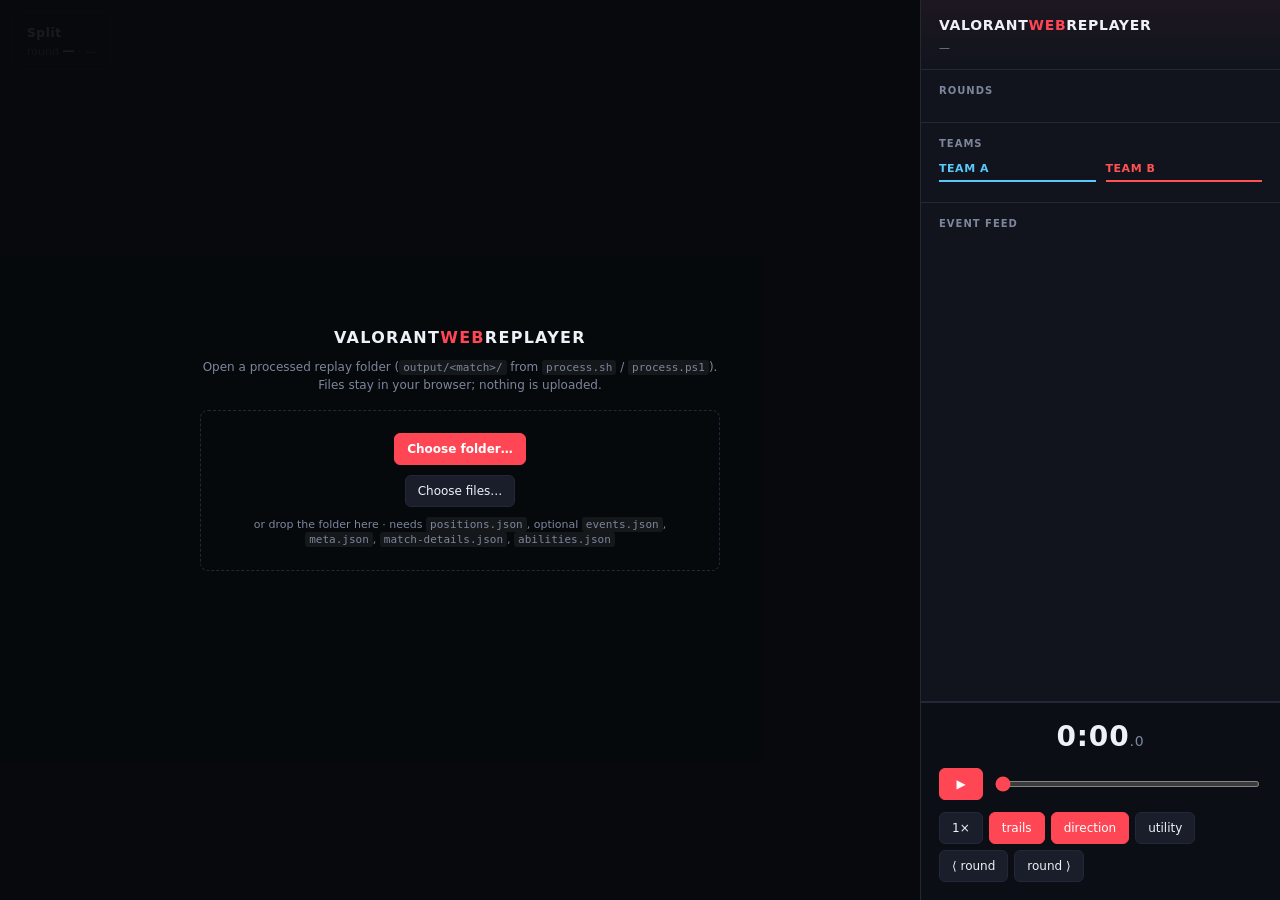
==== index.html @ 0fbc9008 "Static viewer for GitHub Pages" ====
<!doctype html>
<html lang="en">
<head>
<meta charset="utf-8">
<title>ValorantWebReplayer</title>
<style>
  :root {
    color-scheme: dark;
    --bg: #07090d;
    --bg-2: #0b0e14;
    --panel: #11141d;
    --panel-2: #1a1e2a;
    --line: #232838;
    --text: #eef1f7;
    --muted: #7c869c;
    --accent: #ff4655;
    --team-a: #5ac8fa;  /* defenders / blue */
    --team-b: #ff5252;  /* attackers / red */
    --kill: #ff4655;
    --spike: #ffb240;
    --ult: #c47bff;
  }
  * { box-sizing: border-box; }
  html, body { margin: 0; height: 100%; background: var(--bg); color: var(--text);
    font: 13px/1.4 -apple-system, BlinkMacSystemFont, "SF Pro Text", Inter, system-ui, sans-serif;
    -webkit-font-smoothing: antialiased; overflow: hidden; }
  .app { display: grid; grid-template-columns: 1fr 360px; height: 100vh; }
  .stage { position: relative; overflow: hidden; background: var(--bg-2); }
  canvas { display: block; width: 100%; height: 100%; cursor: crosshair; }

  .sidebar { background: var(--panel); border-left: 1px solid var(--line);
    display: flex; flex-direction: column; min-height: 0; overflow: hidden; }
  .sb-head { padding: 16px 18px 14px; border-bottom: 1px solid var(--line);
    background: linear-gradient(180deg, rgba(255,70,85,0.05), transparent); }
  .sb-head h1 { margin: 0 0 4px; font-size: 14px; font-weight: 700; letter-spacing: 0.05em;
    text-transform: uppercase; }
  .sb-head h1 span { color: var(--accent); }
  .sb-head .sub { color: var(--muted); font-size: 11px; }
  .sb-head .back { display: none; float: right; color: var(--muted); font-size: 11px; text-decoration: none; }
  .sb-head .back:hover { color: var(--text); }

  .sb-section { padding: 14px 18px; border-bottom: 1px solid var(--line); }
  .sb-section h2 { margin: 0 0 10px; font-size: 10px; font-weight: 700; letter-spacing: 0.1em;
    color: var(--muted); text-transform: uppercase; }

  .rounds { display: grid; grid-template-columns: repeat(7, 1fr); gap: 4px; }
  .rounds button { padding: 8px 0; font-size: 11px; font-variant-numeric: tabular-nums;
    background: var(--panel-2); border: 1px solid transparent; color: var(--text);
    border-radius: 5px; cursor: pointer; font-family: inherit; }
  .rounds button:hover { background: #242938; }
  .rounds button.active { background: var(--accent); border-color: var(--accent); color: #fff; font-weight: 600; }

  .teams { display: grid; grid-template-columns: 1fr 1fr; gap: 10px; }
  .team h3 { margin: 0 0 6px; font-size: 11px; font-weight: 600; letter-spacing: 0.05em;
    text-transform: uppercase; padding-bottom: 4px; border-bottom: 2px solid; }
  .team.a h3 { color: var(--team-a); border-color: var(--team-a); }
  .team.b h3 { color: var(--team-b); border-color: var(--team-b); }
  .prow { display: grid; grid-template-columns: 28px 1fr; gap: 8px; align-items: center;
    padding: 4px 0; font-size: 11px; cursor: default; }
  .prow .agent-ico { width: 28px; height: 28px; border-radius: 5px; object-fit: cover;
    background: var(--panel-2); display: block; }
  .prow .p-meta { min-width: 0; }
  .prow .p-name { font-weight: 600; color: var(--text); font-size: 11.5px;
    white-space: nowrap; overflow: hidden; text-overflow: ellipsis; }
  .prow .p-kda { color: var(--muted); font-size: 10px; font-variant-numeric: tabular-nums; }

  .feed { max-height: 180px; overflow-y: auto; }
  .feed::-webkit-scrollbar { width: 6px; }
  .feed::-webkit-scrollbar-thumb { background: var(--line); border-radius: 3px; }
  .frow { display: grid; grid-template-columns: 38px 1fr auto; gap: 8px; padding: 4px 0;
    font-size: 11px; align-items: center; border-bottom: 1px dashed var(--line); }
  .frow:last-child { border: 0; }
  .frow .t { color: var(--muted); font-variant-numeric: tabular-nums; }
  .frow .ic { width: 18px; height: 18px; display: inline-flex; align-items: center; justify-content: center;
    border-radius: 4px; font-size: 11px; }
  .frow.kill .ic { background: rgba(255,70,85,0.15); color: var(--kill); }
  .frow.spike .ic { background: rgba(255,178,64,0.15); color: var(--spike); }
  .frow.ult .ic { background: rgba(196,123,255,0.15); color: var(--ult); }
  .frow.round .ic { background: var(--panel-2); color: var(--text); font-weight: 600; }
  .frow.cur { background: rgba(255,70,85,0.08); margin: 0 -8px; padding-left: 8px; padding-right: 8px;
    border-radius: 4px; }

  .stats { font-size: 11px; color: var(--muted); display: grid;
    grid-template-columns: auto 1fr; gap: 4px 14px; }
  .stats b { color: var(--text); font-weight: 500; font-variant-numeric: tabular-nums; }

  .ctrls { padding: 14px 18px 18px; display: flex; flex-direction: column; gap: 12px;
    border-top: 1px solid var(--line); background: var(--bg-2); margin-top: auto; }
  .timer { font-variant-numeric: tabular-nums; font-size: 28px; font-weight: 700;
    text-align: center; letter-spacing: 0.03em; }
  .timer .ms { font-size: 14px; color: var(--muted); font-weight: 500; }
  .scrubrow { display: flex; align-items: center; gap: 10px; }
  input[type="range"] { flex: 1; accent-color: var(--accent); height: 6px; }
  button { background: var(--panel-2); border: 1px solid var(--line); color: var(--text);
    padding: 8px 12px; border-radius: 6px; font-size: 12px; cursor: pointer; font-family: inherit;
    transition: all 0.12s ease; }
  button:hover { background: #242938; border-color: var(--muted); }
  button.primary { background: var(--accent); border-color: var(--accent); color: #fff;
    font-weight: 600; min-width: 44px; }
  button.primary:hover { background: #ff5a68; }
  button.toggle.on { background: var(--accent); border-color: var(--accent); color: #fff; }
  .row { display: flex; gap: 6px; flex-wrap: wrap; }

  .loading { position: absolute; inset: 0; display: flex; align-items: center; justify-content: center;
    background: rgba(7,9,13,0.92); z-index: 10; font-size: 13px; color: var(--muted);
    flex-direction: column; gap: 12px; }
  .loading .bar { width: 200px; height: 3px; background: var(--line); border-radius: 2px; overflow: hidden; }
  .loading .bar i { display: block; height: 100%; background: var(--accent); width: 0%;
    transition: width 0.2s ease; }
  .picker { max-width: 520px; width: calc(100% - 32px); text-align: center; color: var(--text); }
  .picker h2 { margin: 0 0 8px; font-size: 16px; letter-spacing: 0.08em; text-transform: uppercase; }
  .picker h2 span { color: var(--accent); }
  .picker p { color: var(--muted); font-size: 12px; line-height: 1.5; margin: 0 0 16px; }
  .picker code { font-size: 11px; background: rgba(255,255,255,0.06); padding: 1px 4px; border-radius: 3px; }
  .picker .drop { border: 1px dashed var(--line); border-radius: 8px; padding: 22px 16px;
    display: flex; flex-direction: column; align-items: center; gap: 10px; }
  .picker .drop.over { border-color: var(--accent); background: rgba(255,70,85,0.06); }
  .picker .hint { color: var(--muted); font-size: 11px; }
  .picker .matches { margin-top: 14px; display: flex; flex-direction: column; gap: 6px; text-align: left; }
  .picker .matches button { display: flex; justify-content: space-between; gap: 12px; width: 100%; padding: 8px 12px; }
  .picker .matches button span { color: var(--muted); font-size: 11px; }

  .legend { position: absolute; top: 12px; left: 12px; background: rgba(7,9,13,0.78);
    backdrop-filter: blur(12px); -webkit-backdrop-filter: blur(12px);
    padding: 10px 14px; border-radius: 8px; border: 1px solid var(--line);
    font-size: 11px; color: var(--muted); }
  .legend b { color: var(--text); font-weight: 600; font-size: 12px; }
  .legend .map-name { font-size: 14px; letter-spacing: 0.05em; }

  .flash { position: absolute; pointer-events: none; }
</style>
</head>
<body>
<div class="app">
  <div class="stage">
    <canvas id="mini"></canvas>
    <div class="legend">
      <div class="map-name"><b id="map-name">Split</b></div>
      <div>round <b id="rd">—</b> · <span id="bounds">—</span></div>
    </div>
    <div class="loading" id="loading">
      <div id="ld-msg">loading…</div>
      <div class="bar"><i id="ld-bar"></i></div>
      <!-- Static hosting (GitHub Pages): no positions.json next to the page,
           so the user supplies a processed output/<match>/ folder instead. -->
      <div class="picker" id="picker" hidden>
        <h2>Valorant<span>Web</span>Replayer</h2>
        <p>Open a processed replay folder (<code>output/&lt;match&gt;/</code> from <code>process.sh</code> / <code>process.ps1</code>).
          Files stay in your browser; nothing is uploaded.</p>
        <div class="drop" id="drop">
          <button class="primary" id="pickDir">Choose folder…</button>
          <button id="pickFiles">Choose files…</button>
          <div class="hint">or drop the folder here · needs <code>positions.json</code>, optional <code>events.json</code>, <code>meta.json</code>, <code>match-details.json</code>, <code>abilities.json</code></div>
        </div>
        <div class="matches" id="matches" hidden></div>
        <input type="file" id="fileDir" webkitdirectory multiple hidden>
        <input type="file" id="fileMulti" multiple accept=".json,.jsonl" hidden>
      </div>
    </div>
  </div>

  <aside class="sidebar">
    <div class="sb-head">
      <a class="back" id="back" href="/">← 一覧</a>
      <h1>Valorant<span>Web</span>Replayer</h1>
      <div class="sub" id="src">—</div>
    </div>

    <div class="sb-section">
      <h2 id="rd-head">Rounds</h2>
      <div class="rounds" id="rounds"></div>
    </div>

    <div class="sb-section">
      <h2>Teams</h2>
      <div class="teams">
        <div class="team a"><h3>Team A</h3><div id="team-a"></div></div>
        <div class="team b"><h3>Team B</h3><div id="team-b"></div></div>
      </div>
    </div>

    <div class="sb-section" style="flex: 1; min-height: 0; display: flex; flex-direction: column;">
      <h2>Event Feed</h2>
      <div class="feed" id="feed"></div>
    </div>

    <div class="ctrls">
      <div class="timer">
        <span id="timer">0:00</span><span class="ms" id="timer-ms">.0</span>
      </div>
      <div class="scrubrow">
        <button id="playBtn" class="primary">▶</button>
        <input type="range" id="scrub" min="0" max="100" value="0">
      </div>
      <div class="row">
        <button id="speed">1×</button>
        <button id="trails" class="toggle on">trails</button>
        <button id="arrows" class="toggle on" title="Movement-direction triangles on each dot + real aim line at kill moments">direction</button>
        <button id="util" class="toggle">utility</button>
        <button id="prev">⟨ round</button>
        <button id="next">round ⟩</button>
      </div>
    </div>
  </aside>
</div>

<script>
(async function main() {
  const ld = document.getElementById('ld-msg');
  const ldb = document.getElementById('ld-bar');
  const step = (pct, msg) => { ld.textContent = msg; ldb.style.width = pct + '%'; };

  // === Static-hosting mode ==================================================
  // When positions.json isn't served next to the page, ask for a processed
  // output folder and answer the relative fetch() calls below from those
  // files. A folder with several output/<match>/ subfolders shows a match list.
  const DATA_FILES = ['positions.json', 'events.json', 'meta.json', 'match-details.json', 'abilities.json'];
  const served = await fetch('positions.json', { method: 'HEAD' }).then(r => r.ok).catch(() => false);
  if (!served) {
    const files = await pickReplayFolder();
    const origFetch = window.fetch.bind(window);
    window.fetch = (url, init) => {
      const name = typeof url === 'string' ? url : '';
      if (files.has(name)) return Promise.resolve(new Response(files.get(name)));
      if (DATA_FILES.includes(name)) return Promise.reject(new Error(`${name} not provided`));
      return origFetch(url, init);
    };
  }
  function pickReplayFolder() {
    return new Promise((resolve) => {
      const picker = document.getElementById('picker');
      const drop = document.getElementById('drop');
      const list = document.getElementById('matches');
      const dirInput = document.getElementById('fileDir');
      const multiInput = document.getElementById('fileMulti');
      ld.textContent = ''; ldb.parentElement.hidden = true; picker.hidden = false;
      document.getElementById('pickDir').onclick = () => dirInput.click();
      document.getElementById('pickFiles').onclick = () => multiInput.click();
      dirInput.onchange = () => offer([...dirInput.files]);
      multiInput.onchange = () => offer([...multiInput.files]);
      drop.ondragover = (e) => { e.preventDefault(); drop.classList.add('over'); };
      drop.ondragleave = () => drop.classList.remove('over');
      drop.ondrop = async (e) => {
        e.preventDefault(); drop.classList.remove('over');
        offer(await filesFromDrop(e.dataTransfer));
      };
      // Group files by their folder; each folder with a positions.json is a match.
      function offer(all) {
        const byDir = new Map();
        for (const f of all) {
          const rel = f.webkitRelativePath || f.name;
          const dir = rel.includes('/') ? rel.slice(0, rel.lastIndexOf('/')) : '';
          if (!DATA_FILES.includes(f.name)) continue;
          if (!byDir.has(dir)) byDir.set(dir, new Map());
          byDir.get(dir).set(f.name, f);
        }
        const matches = [...byDir].filter(([, m]) => m.has('positions.json'));
        if (matches.length === 0) {
          list.hidden = false;
          list.innerHTML = '<div class="hint">No positions.json found in the selection.</div>';
          return;
        }
        if (matches.length === 1) return resolve(matches[0][1]);
        list.hidden = false;
        list.innerHTML = '';
        for (const [dir, m] of matches.sort((a, b) => a[0].localeCompare(b[0]))) {
          const b = document.createElement('button');
          const label = dir.split('/').pop() || '(root)';
          const mb = (m.get('positions.json').size / 1024 / 1024).toFixed(0);
          b.innerHTML = `<b>${label.replace(/</g, '&lt;')}</b><span>${m.size} files · ${mb} MB</span>`;
          b.onclick = () => resolve(m);
          list.appendChild(b);
        }
      }
      // Dropped folders come as directory entries; walk them.
      async function filesFromDrop(dt) {
        const out = [];
        const walk = async (entry, prefix) => {
          if (entry.isFile) {
            const f = await new Promise((res, rej) => entry.file(res, rej));
            Object.defineProperty(f, 'webkitRelativePath', { value: prefix + f.name });
            out.push(f);
          } else if (entry.isDirectory) {
            const reader = entry.createReader();
            for (;;) {
              const batch = await new Promise((res, rej) => reader.readEntries(res, rej));
              if (!batch.length) break;
              for (const e of batch) await walk(e, prefix + entry.name + '/');
            }
          }
        };
        const items = [...dt.items || []];
        const entries = items.map(i => i.webkitGetAsEntry?.()).filter(Boolean);
        if (entries.length) { for (const e of entries) await walk(e, ''); return out; }
        return [...dt.files];
      }
    }).then((files) => {
      document.getElementById('picker').hidden = true;
      ldb.parentElement.hidden = false;
      return files;
    });
  }

  step(5, 'fetching data…');
  const loadImg = (src) => new Promise((res) => {
    const i = new Image();
    i.crossOrigin = 'anonymous';
    i.onload = () => res(i); i.onerror = () => res(null); i.src = src;
  });

  // meta.json carries `mapUrl` (UE path) emitted by extract-stream.mjs.
  // We resolve that → valorant-api.com map record at runtime, then pull both
  // the minimap PNG and the world→canvas projection multipliers from it.
  // No static map-info.json, no static split-minimap.png. Override per
  // session via ?map=Bind in the URL.
  if (location.pathname.startsWith('/replay/')) document.getElementById('back').style.display = 'inline';
  const meta = await fetch('meta.json').then(r => r.json()).catch(() => ({}));
  const allMapsResp = await fetch('https://valorant-api.com/v1/maps').then(r => r.json()).catch(() => ({ data: [] }));
  const allMaps = allMapsResp.data || [];
  const urlMapOverride = new URLSearchParams(location.search).get('map');
  let mapRecord = null;
  if (urlMapOverride) {
    mapRecord = allMaps.find(m => (m.displayName || '').toLowerCase() === urlMapOverride.toLowerCase());
    if (mapRecord && meta.mapUrl && (mapRecord.mapUrl || '').toLowerCase() !== meta.mapUrl.toLowerCase()) {
      console.warn(`[viewer] ?map=${urlMapOverride} (${mapRecord.mapUrl}) does not match the replay's map ${meta.mapUrl}; positions will be misprojected.`);
    }
  }
  if (!mapRecord && meta.mapUrl) {
    mapRecord = allMaps.find(m => (m.mapUrl || '').toLowerCase() === meta.mapUrl.toLowerCase());
  }
  if (!mapRecord && meta.mapName) {
    mapRecord = allMaps.find(m => (m.displayName || '').toLowerCase() === meta.mapName.toLowerCase());
  }
  if (!mapRecord) {
    console.warn('[viewer] map unknown — defaulting to first map. Use ?map=Split to override.');
    mapRecord = allMaps[0] || {};
  }
  const mapInfo = {
    displayName: mapRecord.displayName || 'Unknown',
    xMultiplier: mapRecord.xMultiplier,
    yMultiplier: mapRecord.yMultiplier,
    xScalarToAdd: mapRecord.xScalarToAdd,
    yScalarToAdd: mapRecord.yScalarToAdd,
  };

  // match-details.json is OPTIONAL. When absent we fall back to BombPlayerState
  // ProfileName + CompetitiveTier + team — anonymous-roster mode.
  const [data, events, mapImg, mDetails, spikeImg, abilities] = await Promise.all([
    fetch('positions.json').then(r => r.json()),
    fetch('events.json').then(r => r.json()).catch(() => []),
    loadImg(mapRecord.displayIcon || ''),
    fetch('match-details.json').then(r => r.json()).catch(() => null),
    loadImg('spike.png'),
    fetch('abilities.json').then(r => r.json()).catch(() => []),
  ]);
  // Agents lookup, live from valorant-api, keyed by characterId for the
  // (optional) match-details path. Anonymous mode never reads it.
  const agentsListResp = await fetch('https://valorant-api.com/v1/agents?isPlayableCharacter=true').then(r => r.json()).catch(() => ({ data: [] }));
  const agents = {};
  for (const a of (agentsListResp.data || [])) {
    agents[(a.uuid || '').toLowerCase()] = { name: a.displayName, icon: a.displayIcon, role: (a.role || {}).displayName || '' };
  }
  // Rank tiers for the anonymous sidebar (small tier-icon next to each row).
  const tiersResp = await fetch('https://valorant-api.com/v1/competitivetiers').then(r => r.json()).catch(() => ({ data: [] }));
  const latestTiers = ((tiersResp.data || []).slice(-1)[0] || {}).tiers || [];
  const rankByTier = {};
  for (const t of latestTiers) rankByTier[t.tier] = { name: t.tierName, icon: t.largeIcon || t.smallIcon, color: '#' + (t.color || 'ffffff').slice(0, 6) };
  step(35, 'building index…');
  await new Promise(r => requestAnimationFrame(r));

  document.getElementById('map-name').textContent = mapInfo.displayName;

  // === Build per-sample bomb clock + per-actor raw timelines ==================
  // Bucketing was throwing away 99.5% of the data — keep every raw sample
  // per actor in compact TypedArrays and binary-search by stream index for
  // true sample-level interpolation.
  const samples = data.samples; // [ts, guid, x, y, yaw]
  const N = samples.length;

  const guidList = data.meta.uniqueGuids;
  const guidIdx = new Map(guidList.map((g, i) => [g, i]));
  const numActors = guidList.length;
  const bombStates = data.bombStates || [];

  // Pass 1: count samples per actor + build per-sample bomb clock.
  // Bomb clock updates only ~10 Hz but samples arrive at ~80+ Hz. Forward-fill
  // produces a piecewise-constant time axis → time-based lerp stalls between
  // bomb anchors. Fix: linearly interpolate between adjacent bombStates so
  // every sample gets a unique time. The result is strictly monotonic in s.
  const sampleCountByGuid = new Uint32Array(numActors);
  const clockBySample = new Float64Array(N);
  {
    let bsi = 0;
    for (let s = 0; s < N; s++) {
      while (bsi < bombStates.length && bombStates[bsi].sampleIdx <= s) bsi++;
      // bsi now points to the FIRST bombState with sampleIdx > s (or .length).
      const prev = bsi > 0 ? bombStates[bsi - 1] : null;
      const next = bsi < bombStates.length ? bombStates[bsi] : null;
      if (prev && next) {
        const span = next.sampleIdx - prev.sampleIdx;
        const alpha = span > 0 ? (s - prev.sampleIdx) / span : 0;
        clockBySample[s] = prev.t + (next.t - prev.t) * alpha;
      } else if (prev) {
        clockBySample[s] = prev.t;
      } else if (next) {
        clockBySample[s] = next.t;
      } else {
        clockBySample[s] = 0;
      }
      const ai = guidIdx.get(samples[s][1]);
      if (ai !== undefined) sampleCountByGuid[ai]++;
    }
  }

  // Pass 2: allocate + fill per-actor TypedArrays (stream idx, x, y, yaw).
  // samples[4] is the real view yaw in radians when meta.hasAim is set
  // (successor-parser pipeline); older positions.json files carry 0 there.
  const HAS_AIM = !!data.meta.hasAim;
  const actorStream = new Array(numActors);
  const actorX = new Array(numActors);
  const actorY = new Array(numActors);
  const actorYaw = new Array(numActors);
  for (let ai = 0; ai < numActors; ai++) {
    const n = sampleCountByGuid[ai];
    actorStream[ai] = new Uint32Array(n);
    actorX[ai] = new Float32Array(n);
    actorY[ai] = new Float32Array(n);
    actorYaw[ai] = new Float32Array(n);
  }
  const writeHead = new Uint32Array(numActors);
  for (let s = 0; s < N; s++) {
    const samp = samples[s];
    const ai = guidIdx.get(samp[1]); if (ai === undefined) continue;
    const w = writeHead[ai]++;
    actorStream[ai][w] = s;
    actorX[ai][w] = samp[2];
    actorY[ai][w] = samp[3];
    actorYaw[ai][w] = samp[4] || 0;
  }

  // Coarse bomb-clock-per-frame buffer (kept ONLY for round detection below).
  const FRAMES_TARGET = 6000;
  const PER_FRAME = Math.max(1, Math.floor(N / FRAMES_TARGET));
  const frameCount = Math.ceil(N / PER_FRAME);
  const clockBuf = new Float32Array(frameCount);
  const firstFrameByGuid = new Int32Array(numActors).fill(-1);
  {
    let bsi = 0, last = 0; let s = 0;
    for (let f = 0; f < frameCount; f++) {
      const end = Math.min(N, s + PER_FRAME);
      while (bsi < bombStates.length && bombStates[bsi].sampleIdx <= end) {
        last = bombStates[bsi].t; bsi++;
      }
      clockBuf[f] = last;
      for (; s < end; s++) {
        const ai = guidIdx.get(samples[s][1]);
        if (ai !== undefined && firstFrameByGuid[ai] === -1) firstFrameByGuid[ai] = f;
      }
    }
  }
  // Used by team spawn clustering only — needs initial-position lookup.
  function spawnPosOf(ai) {
    return { wx: actorX[ai][0] || 0, wy: actorY[ai][0] || 0 };
  }
  step(55, 'identifying players…');
  await new Promise(r => requestAnimationFrame(r));

  // === Player identification ===================================================
  // Top-10 GUIDs by sample count are the actual player pawns. The rest are
  // utility actors (Cypher trips, Sova drones, smokes, raze grenades, etc.).
  const sortedByCount = Array.from({length: numActors}, (_, i) => i)
    .sort((a, b) => sampleCountByGuid[b] - sampleCountByGuid[a]);
  const playerActorIdxs = sortedByCount.slice(0, 10);
  const isPlayerActor = new Uint8Array(numActors);
  playerActorIdxs.forEach(i => isPlayerActor[i] = 1);

  // Cluster players into 2 teams by initial X position.
  const playersWithSpawn = playerActorIdxs.map(ai => ({ ai, ...spawnPosOf(ai) }));
  playersWithSpawn.sort((p1, p2) => p1.wy - p2.wy);
  const teamA = playersWithSpawn.slice(0, 5).map(p => p.ai);
  const teamB = playersWithSpawn.slice(5, 10).map(p => p.ai);
  const teamOfActor = new Int8Array(numActors).fill(-1);
  teamA.forEach(i => teamOfActor[i] = 0);
  teamB.forEach(i => teamOfActor[i] = 1);

  const bpsByCh = data.players;
  const teamABps = Object.entries(bpsByCh).filter(([, v]) => v.team === 0).map(([k, v]) => ({ ch: +k, ...v }));
  const teamBBps = Object.entries(bpsByCh).filter(([, v]) => v.team === 1).map(([k, v]) => ({ ch: +k, ...v }));

  // === Round detection from roundStarted events ===============================
  // BombGameState's clock is MATCH-monotonic (never resets), so the old
  // discontinuity detector merged all 14 rounds into one. The events file
  // gives us 14 authoritative roundStarted timestamps in ms-from-match-start.
  // Convert each to a stream index via clockBySample bisect.
  let roundStartEvents = events.filter(e => e.g === 'roundStarted').sort((a, b) => a.t - b.t);
  // Fallback: if events.json didn't carry roundStarted (extractor failed to
  // derive, or running on a clean .vrf with no event extraction), synthesize
  // rounds from BombGameState clock discontinuities. Each round resets the
  // BombClock to ~0, so a backwards jump > 5s marks a new round boundary.
  if (roundStartEvents.length === 0 && bombStates.length > 1) {
    const synthetic = [];
    let lastT = -Infinity;
    let sumOffset = 0;
    for (let i = 0; i < bombStates.length; i++) {
      const bs = bombStates[i];
      if (bs.t < lastT - 5) sumOffset += lastT;       // new round: drop clock baseline
      const wallMs = (sumOffset + bs.t) * 1000;
      if (i === 0 || (bs.t < lastT - 5)) synthetic.push({ g: 'roundStarted', t: wallMs });
      lastT = bs.t;
    }
    roundStartEvents = synthetic;
    console.log('[viewer] synthesized', synthetic.length, 'rounds from BombGameState');
  }
  // bombClock <-> matchWallClock offset: pin event 0 to its corresponding
  // sample's bomb clock.
  const firstEventSample = (() => {
    // first event = roundStarted at ~0ms; assume the earliest bombStates entry
    // (capture-start) corresponds roughly to "match start".
    return 0;
  })();
  // With meta.clock === 'absolute', event times and the sample clock are the
  // same replay clock, so no offset is needed.
  const matchWallOffsetSec = data.meta.clock === 'absolute' ? 0
    : (clockBySample[firstEventSample] || 0) - (roundStartEvents[0]?.t || 0) / 1000;

  function sampleForWallMs(ms) {
    const targetBombSec = ms / 1000 + matchWallOffsetSec;
    let lo = 0, hi = N - 1;
    while (lo < hi) {
      const mid = (lo + hi) >> 1;
      if (clockBySample[mid] < targetBombSec) lo = mid + 1; else hi = mid;
    }
    return lo;
  }

  const rounds = roundStartEvents.map((ev, i) => {
    const startSample = sampleForWallMs(ev.t);
    const next = roundStartEvents[i + 1];
    const endSample = next ? Math.max(startSample, sampleForWallMs(next.t) - 1) : N - 1;
    const startBombSec = clockBySample[startSample] || 0;
    const endBombSec = clockBySample[endSample] || startBombSec;
    return {
      label: `R${i + 1}`,
      startSample, endSample,
      startBombSec, endBombSec,
      durationSec: Math.max(1, endBombSec - startBombSec),
      wallStartMs: ev.t,
      wallEndMs: next ? next.t : ev.t + 100_000,
    };
  });
  console.log('[viewer] detected rounds:', rounds.map(r =>
    `${r.label}: samples ${r.startSample}-${r.endSample} (${r.durationSec.toFixed(1)}s)`));

  // === Event bucketing — assign each event to a round + a sample index ========
  const evList = events.map(e => {
    const sIdx = sampleForWallMs(e.t);
    let rIdx = 0;
    for (let i = 0; i < rounds.length; i++) {
      if (sIdx >= rounds[i].startSample && sIdx <= rounds[i].endSample) { rIdx = i; break; }
      if (i === rounds.length - 1) rIdx = i;
    }
    const r = rounds[rIdx];
    const secInRound = (clockBySample[sIdx] || 0) - r.startBombSec;
    return { e, sampleIdx: sIdx, roundIdx: rIdx, secInRound };
  }).sort((a, b) => a.sampleIdx - b.sampleIdx);

  step(85, 'painting UI…');
  await new Promise(r => requestAnimationFrame(r));

  // === Sidebar — match-details if present, else anonymous BombPlayerState ====
  const mdPlayers = (mDetails && mDetails.players) || [];
  // .vrf-derived match-details name agents by developer name ("Sprinter");
  // fill in the UUID when the build step could not reach valorant-api.
  for (const p of mdPlayers) {
    if (p.characterId || !p.characterDev) continue;
    const a = (agentsListResp.data || []).find(x => (x.developerName || '').toLowerCase() === p.characterDev.toLowerCase());
    if (a) p.characterId = a.uuid;
  }
  const ANONYMOUS_MODE = mdPlayers.length === 0;
  function agentMeta(cid) { return agents[(cid || '').toLowerCase()] || { name: '?', icon: null, role: '' }; }
  function paintTeam(elId, list) {
    const el = document.getElementById(elId);
    el.innerHTML = list.map(p => {
      const a = agentMeta(p.characterId);
      const k = p.stats?.kills ?? 0, d = p.stats?.deaths ?? 0, ast = p.stats?.assists ?? 0;
      const score = p.stats?.score ?? 0;
      const name = (p.gameName && p.gameName.length) ? `${p.gameName}#${p.tagLine}` : 'Anonymous';
      return `<div class="prow" title="${name} · ${a.role}">
        <img class="agent-ico" src="${a.icon || ''}" alt="${a.name}" onerror="this.style.visibility='hidden'">
        <div class="p-meta">
          <div class="p-name">${a.name}</div>
          <div class="p-kda">${k}/${d}/${ast} · ${score}</div>
        </div>
      </div>`;
    }).join('');
  }
  // Anonymous-mode painter — keyed off BombPlayerState entries from positions.json.
  // No agent (the .vrf doesn't carry CharacterID per channel). Shows rank tier
  // badge + ProfileName (often 'Imported Crosshair …' in Comp, real names in
  // Customs).
  function paintAnonTeam(elId, bpsList) {
    const el = document.getElementById(elId);
    el.innerHTML = bpsList.map(p => {
      const tier = rankByTier[p.CompetitiveTier] || { name: 'Unranked', icon: null, color: '#888' };
      const ping = p.Ping ?? 0;
      const name = (p.ProfileName && p.ProfileName.length) ? p.ProfileName : `Player ${p.PlayerId || ''}`;
      const safeName = name.replace(/</g, '&lt;');
      return `<div class="prow" title="${safeName} · ${tier.name} · ${ping}ms">
        <img class="agent-ico" src="${tier.icon || ''}" alt="${tier.name}" style="background:transparent" onerror="this.style.visibility='hidden'">
        <div class="p-meta">
          <div class="p-name" style="font-size:11px">${safeName}</div>
          <div class="p-kda" style="color:${tier.color}">${tier.name} · ${ping}ms</div>
        </div>
      </div>`;
    }).join('');
  }
  function colorForPlayer(ai) {
    // Players: team color w/ per-actor luminance variation so each of the 5 has a distinct shade
    const team = teamOfActor[ai];
    const tIdx = (team === 0 ? teamA : teamB).indexOf(ai);
    const base = team === 0 ? [90, 200, 250] : [255, 82, 82];
    const lift = tIdx * 12; // 0,12,24,36,48 lightness shift
    return `rgb(${Math.min(255, base[0] + lift)}, ${Math.min(255, base[1] + lift)}, ${Math.min(255, base[2] + lift)})`;
  }
  const srcEl = document.getElementById('src');
  if (ANONYMOUS_MODE) {
    paintAnonTeam('team-a', teamABps);
    paintAnonTeam('team-b', teamBBps);
    srcEl.innerHTML = `<span style="opacity:0.7">.vrf only · anonymous mode</span>`;
  } else {
    const blueTeam = mdPlayers.filter(p => p.teamId === 'Blue');
    const redTeam = mdPlayers.filter(p => p.teamId === 'Red');
    paintTeam('team-a', blueTeam);
    paintTeam('team-b', redTeam);
    const matchInfo = mDetails?.matchInfo || {};
    const blueScore = mDetails?.teams?.find(t => t.teamId === 'Blue')?.roundsWon ?? 0;
    const redScore  = mDetails?.teams?.find(t => t.teamId === 'Red')?.roundsWon ?? 0;
    srcEl.innerHTML = `<span style="color:var(--team-a);font-weight:700">${blueScore}</span>` +
      ` <span style="opacity:0.5">—</span> ` +
      `<span style="color:var(--team-b);font-weight:700">${redScore}</span>` +
      ` · ${mDetails.source === 'vrf' ? '.vrf only' : (matchInfo.queueID || 'unknown')} · ${Math.round((matchInfo.gameLengthMillis || 0)/60000)} min`;
  }

  const b = data.meta.bounds;
  document.getElementById('bounds').textContent = `X[${b.minX|0},${b.maxX|0}] Y[${b.minY|0},${b.maxY|0}]`;

  const roundsEl = document.getElementById('rounds');
  roundsEl.innerHTML = rounds.map((r, i) => `<button data-r="${i}">${r.label}</button>`).join('');
  document.getElementById('rd-head').textContent = `Rounds (${rounds.length} detected)`;

  // === Real kill events from match-details (defined BEFORE feed builder) ====
  // CRITICAL: match-details kill.gameTime is the ABSOLUTE bomb-clock time × 1000
  // (same scale as our clockBySample). kill.roundTime is from COMBAT-PHASE start
  // (after the 30–45s buy phase), NOT from the .vrf's roundStarted event which
  // fires at buy-phase start. So we derive each round's combat-start as
  // (kill.gameTime - kill.roundTime) and use it as the authoritative round
  // anchor. This brings the feed, the kill markers, and the player movement
  // onto the SAME timeline.
  const realKills = (mDetails?.kills || []).map(k => ({
    round: k.round,
    bombSec: k.gameTime / 1000,             // absolute bomb-clock, no offset math
    roundTimeSec: k.roundTime / 1000,       // seconds from combat start (for UI)
    victim: k.victim,
    killer: k.killer,
    vx: k.victimLocation?.x ?? 0,
    vy: k.victimLocation?.y ?? 0,
    playerLocations: k.playerLocations || [],
    weapon: k.finishingDamage?.damageItem,
  }));
  // realRounds MUST be defined before the round-re-derive block (it reads
  // rr.plantRoundTime / rr.defuseRoundTime).
  const realRounds = (mDetails?.roundResults || []).map((rr, i) => ({
    roundNum: rr.roundNum,
    winningTeam: rr.winningTeam,
    plantLocation: rr.plantLocation,
    plantRoundTime: rr.plantRoundTime,
    defuseLocation: rr.defuseLocation,
    defuseRoundTime: rr.defuseRoundTime,
    ceremony: rr.roundCeremony,
  }));
  // Override rounds[].startBombSec/durationSec using combat-phase anchors derived
  // from match-details. Falls back to original roundStarted-based values if a
  // round has no kills.
  {
    const combatStartByRound = {};
    for (const kk of realKills) {
      const cs = kk.bombSec - kk.roundTimeSec; // bomb-clock at combat start
      if (combatStartByRound[kk.round] === undefined || cs < combatStartByRound[kk.round]) {
        combatStartByRound[kk.round] = cs;
      }
    }
    for (let i = 0; i < rounds.length; i++) {
      const cs = combatStartByRound[i];
      if (cs === undefined) continue;
      rounds[i].startBombSec = cs;
      // bisect clockBySample for combat-start to update startSample
      let lo = 0, hi = N - 1;
      while (lo < hi) {
        const mid = (lo + hi) >> 1;
        if (clockBySample[mid] < cs) lo = mid + 1; else hi = mid;
      }
      rounds[i].startSample = lo;
    }
    // Per-round COMBAT-ONLY duration:
    //   defused → combat ends at defuse + 0.5s
    //   planted, no defuse → spike detonates ~45s after plant
    //   no plant → combat ends at 100s OR last kill + 3s (whichever earlier)
    // This stops the scrub bar from bleeding into the next round's buy phase.
    const lastKillByRound = {};
    for (const kk of realKills) {
      const r = kk.round;
      if (lastKillByRound[r] === undefined || kk.roundTimeSec > lastKillByRound[r]) {
        lastKillByRound[r] = kk.roundTimeSec;
      }
    }
    for (let i = 0; i < rounds.length; i++) {
      const rr = realRounds[i];
      let combatLenSec = 100; // default cap
      if (rr) {
        const plantSec = rr.plantRoundTime && rr.plantRoundTime > 0 ? rr.plantRoundTime / 1000 : null;
        const defuseSec = rr.defuseRoundTime && rr.defuseRoundTime > 0 ? rr.defuseRoundTime / 1000 : null;
        if (defuseSec !== null) {
          combatLenSec = defuseSec + 1;
        } else if (plantSec !== null) {
          combatLenSec = plantSec + 45;
        } else {
          const lk = lastKillByRound[i];
          if (lk !== undefined) combatLenSec = Math.min(100, lk + 3);
          else combatLenSec = 100;
        }
      }
      rounds[i].durationSec = Math.max(1, combatLenSec);
      const endBombSec = rounds[i].startBombSec + rounds[i].durationSec;
      // bisect for endSample
      let lo = rounds[i].startSample, hi = N - 1;
      while (lo < hi) {
        const mid = (lo + hi) >> 1;
        if (clockBySample[mid] < endBombSec) lo = mid + 1; else hi = mid;
      }
      rounds[i].endSample = lo;
      rounds[i].endBombSec = endBombSec;
    }
  }

  // Hoist constants used by hoisted actor functions (otherwise they're in TDZ
  // when the bridge code below calls getActorPos for the first time).
  // STALE_GAP: time after the player's last sample before we treat them as
  //            dead (gap between the "alive" lerp and the dead-body ✕).
  const STALE_GAP_SEC = 0.6;

  // === BRIDGE: puuid → canvas actor index, by spatial voting at kill moments ==
  // For every kill, match-details lists where each of the 10 players was. We
  // look up our canvas actor positions at that same bomb-clock, and for each
  // puuid we vote for the canvas actor closest to it. Whichever actor gets the
  // most votes per puuid is the binding. This is the bridge between the
  // anonymous .vrf actor stream and the named match-details player roster.
  function streamIdxForBombSec(targetBombSec) {
    let lo = 0, hi = N - 1;
    while (lo < hi) {
      const mid = (lo + hi) >> 1;
      if (clockBySample[mid] < targetBombSec) lo = mid + 1; else hi = mid;
    }
    return lo;
  }
  const voteByPuuid = {}; // puuid -> {actorIdx: voteCount, ...}
  for (const kk of realKills) {
    const sIdx = streamIdxForBombSec(kk.bombSec);
    // snapshot all 10 player actor positions at this moment
    const snap = playerActorIdxs.map(ai => {
      const p = getActorPos(ai, sIdx);
      return p && !p.stale ? { ai, x: p.wx, y: p.wy } : null;
    }).filter(Boolean);
    if (snap.length === 0) continue;
    for (const pl of kk.playerLocations) {
      const sub = pl.subject;
      if (!sub) continue;
      let best = null, bestD = Infinity;
      for (const s of snap) {
        const dx = s.x - pl.location.x, dy = s.y - pl.location.y;
        const d = dx * dx + dy * dy;
        if (d < bestD) { bestD = d; best = s.ai; }
      }
      if (best !== null) {
        if (!voteByPuuid[sub]) voteByPuuid[sub] = {};
        voteByPuuid[sub][best] = (voteByPuuid[sub][best] || 0) + 1;
      }
    }
  }
  // Resolve final mapping: each actor goes to its highest-voting puuid uniquely.
  // Greedy: sort all (puuid, actor) candidates by vote desc, take in order.
  const puuidToActor = {};
  const actorToPuuid = {};
  {
    const candidates = [];
    for (const [puuid, votes] of Object.entries(voteByPuuid)) {
      for (const [ai, v] of Object.entries(votes)) {
        candidates.push({ puuid, ai: +ai, v });
      }
    }
    candidates.sort((a, b) => b.v - a.v);
    for (const c of candidates) {
      if (puuidToActor[c.puuid] !== undefined) continue;
      if (actorToPuuid[c.ai] !== undefined) continue;
      puuidToActor[c.puuid] = c.ai;
      actorToPuuid[c.ai] = c.puuid;
    }
  }
  console.log('[viewer] bridged', Object.keys(puuidToActor).length, '/', mdPlayers.length, 'players to canvas actors');

  // Recolor: now that we know which puuid each actor is, derive team from
  // match-details (authoritative).
  for (const p of mdPlayers) {
    const ai = puuidToActor[p.subject]; if (ai === undefined) continue;
    teamOfActor[ai] = p.teamId === 'Blue' ? 0 : 1;
  }
  // Helper: actor → match-details player + agent
  function actorPlayer(ai) {
    const puuid = actorToPuuid[ai]; if (!puuid) return null;
    return mdPlayers.find(p => p.subject === puuid) || null;
  }
  function actorAgent(ai) {
    const p = actorPlayer(ai);
    return p ? agentMeta(p.characterId) : null;
  }

  // === Per-actor real-aim snapshots from match-details kills =================
  // Every kill has playerLocations with viewRadians for ALL 10 players. That
  // gives us thousands of TRUE aim samples scattered across the match. We
  // bucket them per actor and bisect by bombSec at render time, so facing
  // around kill moments matches what each player was actually looking at.
  const aimByActor = new Array(numActors);
  for (let a = 0; a < numActors; a++) aimByActor[a] = []; // each: [{tSec, yaw}, ...]
  for (const kk of realKills) {
    for (const pl of kk.playerLocations) {
      const ai = puuidToActor[pl.subject]; if (ai === undefined) continue;
      if (pl.viewRadians === undefined) continue;
      aimByActor[ai].push({ tSec: kk.bombSec, yaw: pl.viewRadians });
    }
  }
  for (let a = 0; a < numActors; a++) {
    aimByActor[a].sort((x, y) => x.tSec - y.tSec);
  }
  // Lookup: LERP between the two adjacent aim samples (with shortest-arc
  // wrap-around) so the direction rotates continuously rather than snapping.
  const AIM_WINDOW_SEC = 6;
  function lerpYaw(a, b, t) {
    let d = b - a;
    while (d > Math.PI) d -= Math.PI * 2;
    while (d < -Math.PI) d += Math.PI * 2;
    return a + d * t;
  }
  function realAimAt(ai, tSec) {
    const arr = aimByActor[ai];
    if (!arr || arr.length === 0) return null;
    let lo = 0, hi = arr.length - 1;
    while (lo < hi) {
      const mid = (lo + hi) >> 1;
      if (arr[mid].tSec < tSec) lo = mid + 1; else hi = mid;
    }
    const hiI = lo, loI = lo - 1;
    const before = loI >= 0 ? arr[loI] : null;
    const after  = hiI < arr.length ? arr[hiI] : null;
    if (!before && !after) return null;
    if (!before) {
      if (after.tSec - tSec > AIM_WINDOW_SEC) return null;
      return after.yaw;
    }
    if (!after) {
      if (tSec - before.tSec > AIM_WINDOW_SEC) return null;
      return before.yaw;
    }
    const span = after.tSec - before.tSec;
    // If both samples are too far away, no real aim available
    if (tSec - before.tSec > AIM_WINDOW_SEC && after.tSec - tSec > AIM_WINDOW_SEC) return null;
    if (span <= 1e-6) return before.yaw;
    const t = Math.max(0, Math.min(1, (tSec - before.tSec) / span));
    return lerpYaw(before.yaw, after.yaw, t);
  }

  // Per-actor smoothed heading state so frame-to-frame transitions are eased
  // even between large angular jumps (e.g. crossing rounds).
  const smoothedYaw = new Float32Array(numActors);
  const smoothedYawSet = new Uint8Array(numActors);
  function smoothYaw(ai, target) {
    if (target === null) return null;
    if (!smoothedYawSet[ai]) {
      smoothedYaw[ai] = target; smoothedYawSet[ai] = 1; return target;
    }
    const cur = smoothedYaw[ai];
    let d = target - cur;
    while (d > Math.PI) d -= Math.PI * 2;
    while (d < -Math.PI) d += Math.PI * 2;
    // Adaptive ease: snap fast on big changes, glide on tiny ones
    const absD = Math.abs(d);
    const ease = absD > 1.5 ? 0.45 : 0.18;
    const next = cur + d * ease;
    smoothedYaw[ai] = next;
    return next;
  }

  // === Classify utility actors by movement pattern + lifetime ================
  // Five visual classes, derived purely from per-actor sample stats. Without
  // parser-level access to actor class names we can't say "this is Killjoy's
  // turret", but the lifetime+motion pattern tells us how to render it:
  //   CAM     stationary, long-lived (>10s) — Cypher cam, Killjoy turret/Lockdown
  //   SMOKE   stationary, 4-10s lifetime    — smokes, walls, Sage slow/wall segs
  //   QUICK   stationary, <4s lifetime      — mollies, slows, KO knife, flashes
  //   DRONE   moving, long-range (>1500u)   — Sova/KAY/O drones, recon arrows
  //   PROJ    moving, short-range (<1500u)  — grenades, arcing projectiles
  const UTIL_CAM = 1, UTIL_SMOKE = 2, UTIL_QUICK = 3, UTIL_DRONE = 4, UTIL_PROJ = 5;
  const utilityClass = new Uint8Array(numActors);
  const utilityLifeSec = new Float32Array(numActors);
  for (let a = 0; a < numActors; a++) {
    if (isPlayerActor[a]) continue;
    const arr = actorStream[a];
    const xs = actorX[a], ys = actorY[a];
    if (arr.length === 0) continue;
    let minX = Infinity, maxX = -Infinity, minY = Infinity, maxY = -Infinity;
    for (let i = 0; i < xs.length; i++) {
      if (xs[i] < minX) minX = xs[i]; if (xs[i] > maxX) maxX = xs[i];
      if (ys[i] < minY) minY = ys[i]; if (ys[i] > maxY) maxY = ys[i];
    }
    const span = Math.max(maxX - minX, maxY - minY);
    const tStart = clockBySample[arr[0]] || 0;
    const tEnd = clockBySample[arr[arr.length - 1]] || tStart;
    utilityLifeSec[a] = tEnd - tStart;
    if (span < 50) {
      // stationary. Real Valorant lifetimes:
      //   Cypher cam, KJ turret/Lockdown ult: 30s+ (lasts whole round)
      //   smokes (Brim/Omen/Astra/Clove/Harbor walls): 12-25s
      //   mollys/slows/quick-util: 4-12s
      //   flashes/quick-pop: <4s
      if (utilityLifeSec[a] > 30) utilityClass[a] = UTIL_CAM;
      else if (utilityLifeSec[a] > 12) utilityClass[a] = UTIL_SMOKE;
      else if (utilityLifeSec[a] > 4) utilityClass[a] = UTIL_QUICK;
      else utilityClass[a] = UTIL_QUICK;
    } else {
      utilityClass[a] = span > 1500 ? UTIL_DRONE : UTIL_PROJ;
    }
  }

  // Shared re-render scheduler — used by agent icons + ability icons as they load.
  let pendingRender = false;
  function scheduleRender() {
    if (pendingRender) return;
    pendingRender = true;
    requestAnimationFrame(() => { pendingRender = false; if (typeof render === 'function') render(); });
  }

  // Preload ability icons from valorant-api (deduped by URL).
  const abilityIconCache = {};
  for (const ab of abilities) {
    if (ab.icon && !abilityIconCache[ab.icon]) {
      const img = new Image();
      img.crossOrigin = 'anonymous';
      img.onload = scheduleRender;
      img.src = ab.icon;
      abilityIconCache[ab.icon] = img;
    }
  }

  // Preload agent icons. Re-render the canvas the moment each one finishes
  // downloading — otherwise the first draw lands before any image is ready
  // and you see black fallback dots until something triggers another render.
  const agentIconImgs = {};
  for (const p of mdPlayers) {
    const a = agentMeta(p.characterId);
    if (a.icon && !agentIconImgs[p.characterId]) {
      const img = new Image();
      img.crossOrigin = 'anonymous';
      img.onload = scheduleRender;
      img.src = a.icon;
      agentIconImgs[p.characterId] = img;
    }
  }

  // Event feed
  const feedEl = document.getElementById('feed');
  // Merge real kills + spike events into a single feed, sorted in-round.
  const feedItems = [];
  for (const k of realKills) {
    const killerP = mdPlayers.find(p => p.subject === k.killer);
    const victimP = mdPlayers.find(p => p.subject === k.victim);
    const ka = agentMeta(killerP?.characterId);
    const va = agentMeta(victimP?.characterId);
    feedItems.push({
      kind: 'kill', round: k.round, secInRound: k.roundTimeSec,
      // damageItem is a weapon name in .vrf-derived data, a UUID from Riot.
      label: `${ka.name} → ${va.name}` + (mDetails?.source === 'vrf' && k.weapon ? ` · ${k.weapon}` : ''),
      icon: '💀',
      teamSide: killerP?.teamId === 'Blue' ? 'a' : 'b',
    });
  }
  for (let i = 0; i < realRounds.length; i++) {
    const rr = realRounds[i];
    if (rr.plantRoundTime != null && rr.plantRoundTime > 0 && rr.plantLocation) {
      feedItems.push({ kind: 'spike', round: i, secInRound: rr.plantRoundTime / 1000,
        label: 'spike planted', icon: '<img src="spike.png" style="width:14px;height:14px;vertical-align:middle">', teamSide: '' });
    }
    if (rr.defuseRoundTime != null && rr.defuseLocation) {
      feedItems.push({ kind: 'defuse', round: i, secInRound: rr.defuseRoundTime / 1000,
        label: 'spike defused', icon: '✓', teamSide: '' });
    }
  }
  // Ability deployments — skip cast-metadata + projectile-only entries that
  // duplicate the canonical "this ability landed" event.
  const FEED_TYPES = new Set([
    'smoke','wall','molly','satchel-boom','reveal','leer','slow','drone','heal-pool','postdeath','flash-src',
  ]);
  for (const ab of abilities) {
    if (!FEED_TYPES.has(ab.type)) continue;
    if (ab.cls.startsWith('Ability_')) continue;   // pre-round init
    if (ab.cls.startsWith('Patch_'))   continue;   // patch is the landed instance — but already covered by molly type below
    // resolve round by bombSec
    let rIdx = -1;
    for (let i = 0; i < rounds.length; i++) {
      if (ab.t >= rounds[i].startBombSec - 1 && ab.t <= rounds[i].endBombSec + 1) { rIdx = i; break; }
    }
    if (rIdx === -1) continue;
    const ico = ab.icon
      ? `<img src="${ab.icon}" style="width:13px;height:13px;vertical-align:middle;border-radius:2px">`
      : '✦';
    feedItems.push({
      kind: 'ability',
      round: rIdx,
      secInRound: ab.t - rounds[rIdx].startBombSec,
      label: `${ab.agent} ${ab.ability}`,
      icon: ico,
      teamSide: ab.team === 0 ? 'a' : ab.team === 1 ? 'b' : '',
    });
  }
  feedItems.sort((a, b) => a.round - b.round || a.secInRound - b.secInRound);
  // Per-round feed: rendered once on round change. Highlighting + auto-scroll
  // updates every frame via highlightFeed() (cheap — toggles a 'cur' class).
  let currentFeedItems = [];
  function paintFeed() {
    currentFeedItems = feedItems.filter(it => it.round === curRoundIdx);
    if (currentFeedItems.length === 0) {
      feedEl.innerHTML = `<div style="padding:8px 0;color:var(--muted);font-size:11px">no events this round</div>`;
      return;
    }
    feedEl.innerHTML = currentFeedItems.map((it, idx) => {
      const kind = it.kind === 'kill' ? 'kill' : (it.kind === 'ability' ? 'ult' : 'spike');
      const accent = it.teamSide === 'a' ? 'border-left:2px solid var(--team-a);padding-left:6px;'
        : it.teamSide === 'b' ? 'border-left:2px solid var(--team-b);padding-left:6px;' : '';
      return `<div class="frow ${kind}" data-r="${it.round}" data-s="${it.secInRound.toFixed(3)}" data-idx="${idx}" style="${accent}">
        <span class="t">${it.secInRound.toFixed(1)}s</span>
        <span><span class="ic">${it.icon}</span> ${it.label}</span>
        <span></span>
      </div>`;
    }).join('');
    highlightFeed();
  }
  // Updated each frame: marks the closest event to virtualSec as 'cur' and
  // scrolls the feed so it sits roughly in the middle of the visible area.
  function highlightFeed() {
    if (!currentFeedItems.length) return;
    // binary search for the event whose secInRound is <= virtualSec (closest past)
    let lo = 0, hi = currentFeedItems.length - 1, best = 0;
    while (lo <= hi) {
      const mid = (lo + hi) >> 1;
      if (currentFeedItems[mid].secInRound <= virtualSec) { best = mid; lo = mid + 1; }
      else hi = mid - 1;
    }
    const rows = feedEl.querySelectorAll('.frow');
    rows.forEach(r => r.classList.remove('cur'));
    const cur = rows[best];
    if (cur) {
      cur.classList.add('cur');
      // scroll so the highlighted row is vertically centered
      const containerH = feedEl.clientHeight;
      const desiredTop = cur.offsetTop - containerH / 2 + cur.offsetHeight / 2;
      // ease toward the target so it doesn't snap on every frame
      const dy = desiredTop - feedEl.scrollTop;
      if (Math.abs(dy) > 1) feedEl.scrollTop += dy * 0.18;
    }
  }

  // === Canvas with map background ============================================
  const cvs = document.getElementById('mini');
  const ctx = cvs.getContext('2d');
  let dpr = window.devicePixelRatio || 1;
  function fit() {
    const r = cvs.parentElement.getBoundingClientRect();
    cvs.width = r.width * dpr; cvs.height = r.height * dpr;
    cvs.style.width = r.width + 'px'; cvs.style.height = r.height + 'px';
    ctx.setTransform(dpr, 0, 0, dpr, 0, 0);
  }
  window.addEventListener('resize', () => { fit(); render(); });
  fit();

  // valorant-api projection: x_norm = world.y * xMult + xScalar
  //                          y_norm = world.x * yMult + yScalar
  function worldTo01(wx, wy) {
    return {
      nx: wy * mapInfo.xMultiplier + mapInfo.xScalarToAdd,
      ny: wx * mapInfo.yMultiplier + mapInfo.yScalarToAdd,
    };
  }

  // The map image is square in valorant-api. Fit into the canvas preserving aspect.
  function mapFit() {
    const w = cvs.width / dpr, h = cvs.height / dpr;
    const pad = 16;
    const side = Math.min(w - 2 * pad, h - 2 * pad);
    return {
      side,
      ox: (w - side) / 2,
      oy: (h - side) / 2,
    };
  }

  function project(wx, wy) {
    const { nx, ny } = worldTo01(wx, wy);
    const m = MF;
    return { x: m.ox + nx * m.side, y: m.oy + ny * m.side };
  }

  let MF = mapFit();
  window.addEventListener('resize', () => { MF = mapFit(); });

  // Per-actor sample-level interpolation, TIME-WEIGHTED.
  // Locate the two raw samples bracketing virtualTimeSec, then LERP using
  // the time gap between them — not the stream-index gap.
  // If the time gap is large (>1.5s), the player is effectively DEAD or
  // out-of-round; return loI position only, flagged as stale, so callers
  // can hide the dot instead of drawing a phantom drift line to spawn.
  function actorBracket(ai, streamIdxTarget) {
    const arr = actorStream[ai];
    if (arr.length === 0 || streamIdxTarget < arr[0]) return null;
    const lastI = arr.length - 1;
    if (streamIdxTarget >= arr[lastI]) {
      // past the actor's last sample — treat as stale beyond STALE_GAP_SEC
      const tNow = clockBySample[streamIdxTarget] || 0;
      const tLast = clockBySample[arr[lastI]] || 0;
      return { loI: lastI, hiI: lastI, alpha: 0, lastI, stale: (tNow - tLast) > STALE_GAP_SEC };
    }
    let lo = 0, hi = lastI;
    while (lo < hi) {
      const mid = (lo + hi) >> 1;
      if (arr[mid] < streamIdxTarget) lo = mid + 1; else hi = mid;
    }
    const hiI = lo, loI = lo - 1;
    if (loI < 0) return { loI: hiI, hiI, alpha: 0, lastI, stale: false };
    const tTarget = clockBySample[streamIdxTarget] || 0;
    const tLo = clockBySample[arr[loI]] || 0;
    const tHi = clockBySample[arr[hiI]] || tLo;
    const tSpan = tHi - tLo;
    const alpha = tSpan > 1e-6 ? Math.max(0, Math.min(1, (tTarget - tLo) / tSpan)) : 0;
    return { loI, hiI, alpha, lastI, stale: tSpan > STALE_GAP_SEC };
  }
  function getActorPos(ai, streamIdxTarget) {
    const br = actorBracket(ai, streamIdxTarget); if (!br) return null;
    const { loI, hiI, alpha, stale } = br;
    if (stale) {
      const tNow = clockBySample[streamIdxTarget] || 0;
      const tLast = clockBySample[actorStream[ai][loI]] || 0;
      return { wx: actorX[ai][loI], wy: actorY[ai][loI], stale: true, staleFor: tNow - tLast };
    }
    return {
      wx: actorX[ai][loI] + (actorX[ai][hiI] - actorX[ai][loI]) * alpha,
      wy: actorY[ai][loI] + (actorY[ai][hiI] - actorY[ai][loI]) * alpha,
      stale: false,
      staleFor: 0,
    };
  }

  // Facing arrow with a low-pass filter on heading so it doesn't whip around
  // every time velocity flips sign. State held across frames per actor.
  const lastHeading = new Float32Array(numActors);
  const hasHeading = new Uint8Array(numActors);
  function getActorFacing(ai, streamIdxTarget) {
    const br = actorBracket(ai, streamIdxTarget); if (!br) return null;
    const { loI } = br;
    if (HAS_AIM) {
      // Real view yaw from the replay: shortest-arc lerp between samples.
      const a = actorYaw[ai][loI], b = actorYaw[ai][br.hiI];
      let d = b - a;
      while (d > Math.PI) d -= Math.PI * 2;
      while (d < -Math.PI) d += Math.PI * 2;
      return a + d * (br.stale ? 0 : br.alpha);
    }
    if (loI < 1) return null;
    const here = getActorPos(ai, streamIdxTarget); if (!here) return null;
    // Walk back through up to ~0.5s of real time to find a sample with
    // meaningful displacement.
    const tNow = clockBySample[streamIdxTarget] || 0;
    let heading = null;
    for (let i = loI; i >= 0; i--) {
      const tThen = clockBySample[actorStream[ai][i]] || 0;
      if (tNow - tThen > 0.5) break;
      const dx = here.wx - actorX[ai][i], dy = here.wy - actorY[ai][i];
      if (Math.hypot(dx, dy) > 8) { heading = Math.atan2(dy, dx); break; }
    }
    if (heading === null) return hasHeading[ai] ? lastHeading[ai] : null;
    // low-pass: blend toward new heading, but stay sticky if angular delta is small
    if (hasHeading[ai]) {
      let d = heading - lastHeading[ai];
      while (d > Math.PI) d -= Math.PI * 2;
      while (d < -Math.PI) d += Math.PI * 2;
      heading = lastHeading[ai] + d * 0.35; // ease
    }
    lastHeading[ai] = heading;
    hasHeading[ai] = 1;
    return heading;
  }

  // Toggles, persisted across reloads. Bump version key to invalidate old saves.
  const TOGGLE_VER = 'v2';
  const loadToggle = (k, d) => { const v = localStorage.getItem('vrf.' + TOGGLE_VER + '.' + k); return v === null ? d : v === '1'; };
  const saveToggle = (k, v) => localStorage.setItem('vrf.' + TOGGLE_VER + '.' + k, v ? '1' : '0');
  let trailsOn = loadToggle('trails', true);
  let arrowsOn = loadToggle('arrows', true);
  let utilOn   = loadToggle('util', true);
  console.log('[viewer] toggles:', { trails: trailsOn, arrows: arrowsOn, util: utilOn });
  // Trail = positions over the last TRAIL_SEC seconds. Sample-based so it
  // looks smooth regardless of playback speed.
  const TRAIL_SEC = 2.5;

  function render() {
    const sTarget = curStreamIdx;
    const tBomb = clockBySample[sTarget] || 0;
    const w = cvs.width / dpr, h = cvs.height / dpr;
    ctx.fillStyle = '#07090d'; ctx.fillRect(0, 0, w, h);

    MF = mapFit();
    ctx.globalAlpha = 0.7;
    ctx.drawImage(mapImg, MF.ox, MF.oy, MF.side, MF.side);
    ctx.globalAlpha = 1;
    ctx.strokeStyle = 'rgba(255,255,255,0.06)';
    ctx.lineWidth = 1;
    ctx.strokeRect(MF.ox + 0.5, MF.oy + 0.5, MF.side - 1, MF.side - 1);

    // === Utility actors with per-class visuals ================================
    // Smoke world-radius ≈ 425 units, molly burn ≈ 250 units. We project a
    // worldRadius into screen radius by sampling a point at +radius and
    // measuring the screen-space distance.
    function worldRadiusToScreen(wx, wy, worldR) {
      const a = project(wx, wy);
      const b = project(wx, wy + worldR);
      return Math.hypot(b.x - a.x, b.y - a.y);
    }
    // Utility position lookup, TIME-based (not sample-index-based) because
    // static utility updates very sparsely. Extends the active window past the
    // last replicated sample by a class-appropriate duration matching the
    // actual in-game lifetime (smokes 18s, mollies 6s, cams stay all round).
    // Returns {wx, wy, deployed: bool} — deployed=false means actor exists in
    // data but its first sample is in the future relative to current scrub.
    function getUtilPos(ai, sTargetIdx) {
      const arr = actorStream[ai];
      if (arr.length === 0) return null;
      const tNow = clockBySample[sTargetIdx] || 0;
      const tFirst = clockBySample[arr[0]] || 0;
      const tLast = clockBySample[arr[arr.length - 1]] || tFirst;
      if (tNow < tFirst - 0.1) return null;                  // not spawned yet
      const cls = utilityClass[ai];
      const extendSec = cls === UTIL_CAM   ? 90
                      : cls === UTIL_SMOKE ? 18
                      : cls === UTIL_QUICK ?  6
                      :                       3;
      if (tNow > tLast + extendSec) return null;             // expired
      let lo = 0, hi = arr.length - 1;
      if (sTargetIdx >= arr[hi]) return { wx: actorX[ai][hi], wy: actorY[ai][hi] };
      while (lo < hi) {
        const mid = (lo + hi) >> 1;
        if (arr[mid] < sTargetIdx) lo = mid + 1; else hi = mid;
      }
      const idx = Math.max(0, lo - 1);
      return { wx: actorX[ai][idx], wy: actorY[ai][idx] };
    }
    // === REAL abilities with valorant-api icons + team tinting ===============
    // Team color: derived from ownerActor (nearest player at spawn) → team.
    // Each ability gets a slight team-colored ring + tinted fill.
    function teamRGB(team, a) {
      // team 0 = Blue (A), team 1 = Red (B)
      if (team === 0) return `rgba(90,200,250,${a})`;
      if (team === 1) return `rgba(255,82,82,${a})`;
      return `rgba(200,200,210,${a})`;
    }
    if (utilOn) {
      let utilDrawn = 0;
      for (const ab of abilities) {
        const dt = tBomb - ab.t;
        if (dt < 0 || dt > ab.life) continue;
        utilDrawn++;
        const sp = project(ab.x, ab.y);
        const fade = 1 - dt / ab.life;
        // Prefer authoritative agent→team from match-details; only fall back
        // to spatial owner-actor lookup for mirror-pick agents (Sage/Skye).
        let team = (ab.team === 0 || ab.team === 1) ? ab.team : -1;
        if (team === -1 && ab.ownerActor !== undefined && ab.ownerActor !== -1) {
          team = teamOfActor[ab.ownerActor];
        }
        const img = abilityIconCache[ab.icon];
        ctx.save();
        ctx.globalAlpha = Math.max(0.3, fade);

        const ringR = ab.radius ? Math.max(8, worldRadiusToScreen(ab.x, ab.y, ab.radius)) : 0;
        const outerR = ab.outerRadius ? Math.max(ringR + 4, worldRadiusToScreen(ab.x, ab.y, ab.outerRadius)) : 0;

        // outer damage radius (Paint Shells, satchels) — dashed tinted ring
        if (outerR > 0) {
          ctx.strokeStyle = teamRGB(team, 0.4);
          ctx.lineWidth = 1.2;
          ctx.setLineDash([4, 4]);
          ctx.beginPath(); ctx.arc(sp.x, sp.y, outerR, 0, Math.PI * 2); ctx.stroke();
          ctx.setLineDash([]);
        }

        if (ab.type === 'smoke') {
          // smoke disc: neutral white-grey base with subtle team tint at the rim
          const g = ctx.createRadialGradient(sp.x, sp.y, ringR * 0.3, sp.x, sp.y, ringR);
          g.addColorStop(0, 'rgba(225,228,235,0.55)');
          g.addColorStop(0.6, 'rgba(190,200,215,0.3)');
          g.addColorStop(1, 'rgba(170,180,200,0)');
          ctx.fillStyle = g;
          ctx.beginPath(); ctx.arc(sp.x, sp.y, ringR, 0, Math.PI * 2); ctx.fill();
          ctx.strokeStyle = teamRGB(team, 0.6);
          ctx.lineWidth = 1.5;
          ctx.beginPath(); ctx.arc(sp.x, sp.y, ringR * 0.92, 0, Math.PI * 2); ctx.stroke();
        } else if (ab.type === 'leer-aoe' || ab.type === 'recon-src' || ab.type === 'slow' || ab.type === 'reveal' || ab.type === 'heal-pool') {
          ctx.strokeStyle = teamRGB(team, 0.7);
          ctx.fillStyle = teamRGB(team, 0.12);
          ctx.lineWidth = 1.5;
          ctx.setLineDash([3, 3]);
          ctx.beginPath(); ctx.arc(sp.x, sp.y, ringR, 0, Math.PI * 2); ctx.fill(); ctx.stroke();
          ctx.setLineDash([]);
        } else if (ab.type === 'molly' || ab.type === 'satchel-boom') {
          ctx.fillStyle = teamRGB(team, 0.35);
          ctx.strokeStyle = teamRGB(team, 0.9);
          ctx.lineWidth = 1.5;
          ctx.beginPath(); ctx.arc(sp.x, sp.y, ringR, 0, Math.PI * 2); ctx.fill(); ctx.stroke();
        } else if (ab.type === 'wall' || ab.type === 'wall-seg') {
          // Phoenix Blaze: extend a 1200u bar from the manager along the
          // owner's facing direction (sampled from velocity around cast time —
          // see build-abilities.mjs castDir derivation). Cast→manager is only
          // ~23u so we can't use it as a direction reliably.
          if (ab.agent === 'Phoenix' && ab.castDir) {
            // Real Valorant Blaze geometry: ~1m gap in front of Phoenix, then
            // 20m of wall. Wall is ~0.5m thick. (100u ≈ 1m in Valorant.)
            const ux = ab.castDir.dx, uy = ab.castDir.dy;
            const FRONT_GAP = 100, WALL_LEN = 2000, WALL_THICK = 50;
            // Use cast point (Phoenix's hand) as anchor, offset forward by gap
            const cast = ab.pairedFrom || { x: ab.x, y: ab.y };
            const startX = cast.x + ux * FRONT_GAP, startY = cast.y + uy * FRONT_GAP;
            const endX = startX + ux * WALL_LEN, endY = startY + uy * WALL_LEN;
            const sp2 = project(startX, startY);
            sp.x = sp2.x; sp.y = sp2.y;  // shift icon anchor to wall start
            const ep = project(endX, endY);
            const sx = sp.x, sy = sp.y;
            const perpX = -(ep.y - sy), perpY = (ep.x - sx);
            const perpMag = Math.hypot(perpX, perpY) || 1;
            const thickPx = worldRadiusToScreen(ab.x, ab.y, WALL_THICK);
            const ox = (perpX / perpMag) * thickPx;
            const oy = (perpY / perpMag) * thickPx;
            // filled wall bar (4 corners)
            ctx.fillStyle = teamRGB(team, 0.45);
            ctx.strokeStyle = teamRGB(team, 0.95);
            ctx.lineWidth = 1.5;
            ctx.beginPath();
            ctx.moveTo(sx + ox, sy + oy);
            ctx.lineTo(ep.x + ox, ep.y + oy);
            ctx.lineTo(ep.x - ox, ep.y - oy);
            ctx.lineTo(sx - ox, sy - oy);
            ctx.closePath();
            ctx.fill(); ctx.stroke();
            // adjust icon position to the wall midpoint
            sp.x = (sx + ep.x) / 2; sp.y = (sy + ep.y) / 2;
          } else {
            ctx.fillStyle = teamRGB(team, 0.45);
            ctx.strokeStyle = teamRGB(team, 0.95);
            ctx.lineWidth = 1.2;
            ctx.fillRect(sp.x - ringR * 0.5, sp.y - ringR * 0.5, ringR, ringR);
            ctx.strokeRect(sp.x - ringR * 0.5, sp.y - ringR * 0.5, ringR, ringR);
          }
        }

        // === Projectile arc: spawn → impact (straight or curved) ============
        const isProj = ab.pairWith && ['grenade','satchel','flash-proj','flash-proj-left','flash-proj-right','molly','leer-proj','wall-cast'].includes(ab.type);
        if (isProj) {
          const dst = project(ab.pairWith.x, ab.pairWith.y);
          // Skye flash: 0.75s windup before steering, then 1000 world units/sec.
          // Use real physics-derived flight time for animation when we can.
          let flightT = ab.pairWith.t - ab.t;
          let windup = 0;
          if (ab.agent === 'Skye' && (ab.type === 'flash-proj' || ab.type === 'flash-proj-left' || ab.type === 'flash-proj-right')) {
            const distW = Math.hypot(ab.pairWith.x - ab.x, ab.pairWith.y - ab.y);
            const physT = distW / 1000;        // 1000 units/sec base speed
            windup = 0.75;                     // hawk charge-up before player can steer
            flightT = Math.max(flightT, physT + windup);
          }
          // u in [0,1]: position along trajectory at current scrub time
          let u = 0;
          if (dt <= windup) u = 0;             // still winding up — bird at Skye's hand
          else if (flightT > 0) u = Math.min(1, (dt - windup) / (flightT - windup));
          else u = 1;
          // perpendicular offset for curve (Phoenix Curveball L/R)
          let curveSign = 0;
          if (ab.type === 'flash-proj-left')  curveSign = -1;
          if (ab.type === 'flash-proj-right') curveSign = +1;
          const dx = dst.x - sp.x, dy = dst.y - sp.y;
          const len = Math.hypot(dx, dy);
          const perpX = -dy / (len || 1), perpY = dx / (len || 1);
          // control point for quadratic Bezier (mid-line + perpendicular bulge)
          const bulge = curveSign * 0.28 * len;
          const cx = sp.x + dx * 0.5 + perpX * bulge;
          const cy = sp.y + dy * 0.5 + perpY * bulge;
          // dashed FULL path
          ctx.strokeStyle = teamRGB(team, 0.45);
          ctx.lineWidth = 1.5;
          ctx.setLineDash([4, 4]);
          ctx.beginPath(); ctx.moveTo(sp.x, sp.y);
          if (curveSign !== 0) ctx.quadraticCurveTo(cx, cy, dst.x, dst.y);
          else                 ctx.lineTo(dst.x, dst.y);
          ctx.stroke();
          ctx.setLineDash([]);
          // animated leading segment — split bezier at u via standard formula
          let lx, ly;
          if (curveSign !== 0) {
            // point on quadratic bezier at parameter u
            const omU = 1 - u;
            lx = omU * omU * sp.x + 2 * omU * u * cx + u * u * dst.x;
            ly = omU * omU * sp.y + 2 * omU * u * cy + u * u * dst.y;
            // sample several points along [0,u] for the head segment
            ctx.strokeStyle = teamRGB(team, 0.95);
            ctx.lineWidth = 2.2;
            ctx.lineCap = 'round';
            ctx.beginPath();
            ctx.moveTo(sp.x, sp.y);
            const N = Math.max(8, Math.floor(20 * u));
            for (let s = 1; s <= N; s++) {
              const su = (s / N) * u;
              const om = 1 - su;
              const x = om*om*sp.x + 2*om*su*cx + su*su*dst.x;
              const y = om*om*sp.y + 2*om*su*cy + su*su*dst.y;
              ctx.lineTo(x, y);
            }
            ctx.stroke();
          } else {
            lx = sp.x + dx * u; ly = sp.y + dy * u;
            ctx.strokeStyle = teamRGB(team, 0.95);
            ctx.lineWidth = 2.2;
            ctx.lineCap = 'round';
            ctx.beginPath(); ctx.moveTo(sp.x, sp.y); ctx.lineTo(lx, ly); ctx.stroke();
          }
          // leading dot
          ctx.fillStyle = teamRGB(team, 1);
          ctx.beginPath(); ctx.arc(lx, ly, 3.5, 0, Math.PI * 2); ctx.fill();
        }

        // (legacy: flash-proj also drew a separate trail — already covered above)
        if (false && ab.type === 'flash-proj' && ab.pairWith) {
          const dst = project(ab.pairWith.x, ab.pairWith.y);
          // Bezier-ish straight trail with team color
          ctx.strokeStyle = teamRGB(team, 0.7);
          ctx.lineWidth = 2;
          ctx.setLineDash([3, 4]);
          ctx.beginPath(); ctx.moveTo(sp.x, sp.y); ctx.lineTo(dst.x, dst.y); ctx.stroke();
          ctx.setLineDash([]);
          // tip arrow at detonation
          const ang = Math.atan2(dst.y - sp.y, dst.x - sp.x);
          ctx.fillStyle = teamRGB(team, 0.95);
          ctx.beginPath();
          ctx.moveTo(dst.x, dst.y);
          ctx.lineTo(dst.x - 7 * Math.cos(ang - 0.4), dst.y - 7 * Math.sin(ang - 0.4));
          ctx.lineTo(dst.x - 7 * Math.cos(ang + 0.4), dst.y - 7 * Math.sin(ang + 0.4));
          ctx.closePath(); ctx.fill();
        } else if (ab.type === 'flash-src') {
          // flash detonation radius — bright white pop
          ctx.fillStyle = 'rgba(255,255,255,0.35)';
          ctx.beginPath(); ctx.arc(sp.x, sp.y, ringR, 0, Math.PI * 2); ctx.fill();
        }

        // Foreground: real ability icon centered on the deployment.
        const ICON_PX = ab.type === 'smoke' ? 22 : (ab.type === 'wall-seg' ? 12 : 18);
        if (img && img.complete && img.naturalWidth > 0) {
          // team-tinted backing circle for icon contrast
          ctx.fillStyle = team >= 0 ? teamRGB(team, 0.85) : 'rgba(10,12,18,0.75)';
          ctx.beginPath(); ctx.arc(sp.x, sp.y, ICON_PX * 0.6, 0, Math.PI * 2); ctx.fill();
          ctx.drawImage(img, sp.x - ICON_PX / 2, sp.y - ICON_PX / 2, ICON_PX, ICON_PX);
        } else {
          ctx.fillStyle = teamRGB(team, 0.85);
          ctx.beginPath(); ctx.arc(sp.x, sp.y, 3, 0, Math.PI * 2); ctx.fill();
        }
        ctx.restore();
      }
      // OLD heuristic util renderer DELETED — it was painting player ability
      // loadouts (Smoke_Production, ScoutAbilities, etc.) as fake diamonds at
      // player spawn locations. All real on-map utility now comes from the
      // ability layer above.
      let utilCandidates = abilities.length;
      if (false) {
        for (let a = 0; a < numActors; a++) {
        if (isPlayerActor[a]) continue;
        utilCandidates++;
        const cls = utilityClass[a];
        const p = getUtilPos(a, sTarget); if (!p) continue;
        utilDrawn++;
        const sp = project(p.wx, p.wy);
        ctx.save();
        if (cls === UTIL_CAM) {
          // small white-blue diamond, persistent recon
          ctx.strokeStyle = 'rgba(180,210,255,0.7)';
          ctx.fillStyle = 'rgba(180,210,255,0.18)';
          ctx.lineWidth = 1.3;
          ctx.beginPath();
          ctx.moveTo(sp.x, sp.y - 4); ctx.lineTo(sp.x + 4, sp.y);
          ctx.lineTo(sp.x, sp.y + 4); ctx.lineTo(sp.x - 4, sp.y);
          ctx.closePath();
          ctx.fill(); ctx.stroke();
        } else if (cls === UTIL_SMOKE) {
          // big translucent disc — visually occludes the area like a real smoke
          const r = Math.max(8, worldRadiusToScreen(p.wx, p.wy, 425));
          const gradient = ctx.createRadialGradient(sp.x, sp.y, r * 0.35, sp.x, sp.y, r);
          gradient.addColorStop(0, 'rgba(220,225,235,0.55)');
          gradient.addColorStop(0.7, 'rgba(180,190,210,0.35)');
          gradient.addColorStop(1, 'rgba(160,170,190,0)');
          ctx.fillStyle = gradient;
          ctx.beginPath(); ctx.arc(sp.x, sp.y, r, 0, Math.PI * 2); ctx.fill();
          // tight rim
          ctx.strokeStyle = 'rgba(220,225,235,0.45)';
          ctx.lineWidth = 1;
          ctx.beginPath(); ctx.arc(sp.x, sp.y, r * 0.85, 0, Math.PI * 2); ctx.stroke();
        } else if (cls === UTIL_QUICK) {
          // molly / quick-util: orange-red filled circle pulsing
          const r = Math.max(6, worldRadiusToScreen(p.wx, p.wy, 250));
          ctx.fillStyle = 'rgba(255,100,60,0.45)';
          ctx.beginPath(); ctx.arc(sp.x, sp.y, r, 0, Math.PI * 2); ctx.fill();
          ctx.strokeStyle = 'rgba(255,140,80,0.85)';
          ctx.lineWidth = 1.2;
          ctx.beginPath(); ctx.arc(sp.x, sp.y, r, 0, Math.PI * 2); ctx.stroke();
          ctx.fillStyle = 'rgba(255,180,120,0.95)';
          ctx.beginPath(); ctx.arc(sp.x, sp.y, 3, 0, Math.PI * 2); ctx.fill();
        } else if (cls === UTIL_DRONE) {
          // drone: short trail (last 8 of its own samples) + filled orange dot
          const arr = actorStream[a];
          let lo = 0, hi = arr.length - 1;
          while (lo < hi) {
            const mid = (lo + hi) >> 1;
            if (arr[mid] < sTarget) lo = mid + 1; else hi = mid;
          }
          ctx.strokeStyle = 'rgba(255,200,120,0.6)';
          ctx.lineWidth = 1.2;
          ctx.beginPath();
          ctx.moveTo(sp.x, sp.y);
          for (let i = lo - 1; i >= Math.max(0, lo - 8); i--) {
            const pt = project(actorX[a][i], actorY[a][i]);
            ctx.lineTo(pt.x, pt.y);
          }
          ctx.stroke();
          ctx.beginPath(); ctx.arc(sp.x, sp.y, 3, 0, Math.PI * 2);
          ctx.fillStyle = 'rgba(255,200,120,0.95)';
          ctx.fill();
        } else if (cls === UTIL_PROJ) {
          ctx.fillStyle = 'rgba(196,123,255,0.95)';
          ctx.beginPath(); ctx.arc(sp.x, sp.y, 2.5, 0, Math.PI * 2); ctx.fill();
        }
        ctx.restore();
      }
      } // end disabled heuristic
    }

    // === Trails for player actors ===
    // Walk back through raw samples until time-gap exceeds TRAIL_SEC OR a
    // stale gap (>STALE_GAP_SEC) is hit (which marks death — don't trail
    // across that into the previous life).
    if (trailsOn) {
      const tNow = clockBySample[sTarget] || 0;
      const trailStartSec = Math.max(curRound.startBombSec, tNow - TRAIL_SEC);
      for (const a of playerActorIdxs) {
        const here = getActorPos(a, sTarget);
        if (!here || here.stale) continue;
        const arr = actorStream[a];
        // upper bound in the actor's array
        let hi = arr.length - 1;
        if (sTarget < arr[hi]) {
          let lo = 0;
          while (lo < hi) {
            const mid = (lo + hi) >> 1;
            if (arr[mid] < sTarget) lo = mid + 1; else hi = mid;
          }
        }
        ctx.beginPath();
        const sNow = project(here.wx, here.wy);
        ctx.moveTo(sNow.x, sNow.y);
        let prevT = tNow;
        for (let i = hi; i >= 0; i--) {
          const sIdx = arr[i];
          if (sIdx < curRound.startSample) break;
          const tThen = clockBySample[sIdx] || 0;
          if (tThen < trailStartSec) break;
          // refuse to trail across stale gaps (death → previous life)
          if (prevT - tThen > STALE_GAP_SEC) break;
          prevT = tThen;
          const sp = project(actorX[a][i], actorY[a][i]);
          ctx.lineTo(sp.x, sp.y);
        }
        ctx.strokeStyle = colorForPlayer(a);
        ctx.globalAlpha = 0.55; ctx.lineWidth = 1.8;
        ctx.lineJoin = 'round'; ctx.lineCap = 'round';
        ctx.stroke();
      }
      ctx.globalAlpha = 1;
    }

    // === Player dots with agent icons ==========================================
    // Bound actor → puuid → match-details player → agent icon. Drop the
    // misleading velocity-based "facing" arrow entirely. Real aim direction
    // only exists at kill moments (viewRadians from match-details), so we
    // render that as a separate cone overlay below.
    const DOT_R = 12; // px radius of player marker
    for (const a of playerActorIdxs) {
      const p = getActorPos(a, sTarget); if (!p) continue;
      const sp = project(p.wx, p.wy);
      const col = colorForPlayer(a);
      const pl = actorPlayer(a);
      const agent = pl ? agentMeta(pl.characterId) : null;

      if (p.stale) {
        // Dead body marker — visible briefly so you see WHERE they died, then
        // fully hidden. STALE_GAP_SEC (0.6s) + DEAD_SHOW_SEC (1.5s) = ~2s total
        // visible after the actor's last sample, well within the last-kill
        // round-end window so even the last person to die still disappears.
        const DEAD_SHOW_SEC = 1.5;
        if ((p.staleFor || 0) > DEAD_SHOW_SEC) continue;
        const fade = 1 - (p.staleFor || 0) / DEAD_SHOW_SEC;
        ctx.globalAlpha = 0.55 * fade;
        ctx.font = '16px system-ui';
        ctx.textAlign = 'center'; ctx.textBaseline = 'middle';
        ctx.fillStyle = col;
        ctx.fillText('✕', sp.x, sp.y);
        ctx.globalAlpha = 1;
        continue;
      }

      // Halo + colored ring
      ctx.shadowColor = col; ctx.shadowBlur = 10;
      ctx.beginPath(); ctx.arc(sp.x, sp.y, DOT_R + 1, 0, Math.PI * 2);
      ctx.fillStyle = col; ctx.fill();
      ctx.shadowBlur = 0;
      // Agent icon clipped to a circle
      const img = pl ? agentIconImgs[pl.characterId] : null;
      if (img && img.complete && img.naturalWidth > 0) {
        ctx.save();
        ctx.beginPath();
        ctx.arc(sp.x, sp.y, DOT_R - 1, 0, Math.PI * 2);
        ctx.clip();
        ctx.drawImage(img, sp.x - DOT_R, sp.y - DOT_R, DOT_R * 2, DOT_R * 2);
        ctx.restore();
      } else {
        // fallback dot
        ctx.beginPath(); ctx.arc(sp.x, sp.y, DOT_R - 2, 0, Math.PI * 2);
        ctx.fillStyle = '#0a0c12'; ctx.fill();
      }
      // dark outline
      ctx.strokeStyle = '#0a0c12'; ctx.lineWidth = 1.5;
      ctx.beginPath(); ctx.arc(sp.x, sp.y, DOT_R, 0, Math.PI * 2); ctx.stroke();

      // Direction indicator: short team-colored line. Prefer REAL aim
      // (viewRadians from match-details, sampled at every kill moment for
      // every player), falling back to velocity when no nearby kill exists.
      // This fixes "strafe-peek = 90° off" — at kill time we use what they
      // were really looking at.
      if (arrowsOn) {
        // Per-sample yaw (HAS_AIM) beats kill-moment snapshots.
        let yaw = HAS_AIM ? null : realAimAt(a, tBomb);
        if (yaw === null) yaw = getActorFacing(a, sTarget);
        yaw = smoothYaw(a, yaw);
        if (yaw !== null) {
          const sNext = project(p.wx + 250 * Math.cos(yaw), p.wy + 250 * Math.sin(yaw));
          const ddx = sNext.x - sp.x, ddy = sNext.y - sp.y;
          const mag = Math.hypot(ddx, ddy);
          if (mag > 0.5) {
            const ux = ddx / mag, uy = ddy / mag;
            const startX = sp.x + ux * DOT_R, startY = sp.y + uy * DOT_R;
            const endX = sp.x + ux * (DOT_R + 10), endY = sp.y + uy * (DOT_R + 10);
            ctx.strokeStyle = col;
            ctx.lineWidth = 2.5;
            ctx.lineCap = 'round';
            ctx.beginPath();
            ctx.moveTo(startX, startY);
            ctx.lineTo(endX, endY);
            ctx.stroke();
          }
        }
      }
    }

    // === Real aim cones at kill moments (uses viewRadians, REAL aim) =========
    // For each currently-rendering kill, draw a thin line from killer position
    // toward where they were looking (their viewRadians at moment of kill).
    // This is GROUND TRUTH aim, not the velocity guess.
    if (arrowsOn) {
      for (const kk of realKills) {
        if (kk.round !== curRoundIdx) continue;
        const dt = tBomb - kk.bombSec;
        if (dt < 0 || dt > 2.0) continue; // only at-kill
        const killerLoc = kk.playerLocations.find(pl => pl.subject === kk.killer);
        if (!killerLoc) continue;
        const yaw = killerLoc.viewRadians;
        // Unreal yaw convention: 0 = +X, increasing clockwise looking down.
        // Convert to standard math angle (counter-clockwise from +X).
        const fx = killerLoc.location.x + 1200 * Math.cos(yaw);
        const fy = killerLoc.location.y + 1200 * Math.sin(yaw);
        const sk = project(killerLoc.location.x, killerLoc.location.y);
        const sf = project(fx, fy);
        ctx.globalAlpha = (1 - dt / 2.0);
        ctx.strokeStyle = 'rgba(255,255,255,0.85)';
        ctx.lineWidth = 1.5;
        ctx.setLineDash([3, 3]);
        ctx.beginPath();
        ctx.moveTo(sk.x, sk.y); ctx.lineTo(sf.x, sf.y);
        ctx.stroke();
        ctx.setLineDash([]);
        ctx.globalAlpha = 1;
      }
    }

    // === Kills from match-details ==============================================
    // STRICT temporal rendering: only paint a kill marker if the kill happened
    // within the last KILL_FADE_SEC. No "pre-draw" of future kills, no
    // persistent ghost X marks once the kill has fully faded.
    const KILL_FADE_SEC = 4;
    for (const kk of realKills) {
      if (kk.round !== curRoundIdx) continue;
      const dt = tBomb - kk.bombSec;
      if (dt < 0) continue;              // future kill — do NOT pre-draw
      if (dt > KILL_FADE_SEC) continue;  // long past — gone
      const sp = project(kk.vx, kk.vy);
      const killerP = mdPlayers.find(p => p.subject === kk.killer);
      const teamCol = killerP?.teamId === 'Blue' ? 'rgba(90,200,250,1)' : 'rgba(255,82,82,1)';
      const fade = 1 - dt / KILL_FADE_SEC;       // 1 → 0
      ctx.globalAlpha = fade;
      ctx.strokeStyle = teamCol;
      ctx.lineWidth = 2.4;
      const sz = 8 + (1 - Math.min(1, dt / 0.4)) * 6; // pop in first 0.4s
      ctx.beginPath();
      ctx.moveTo(sp.x - sz, sp.y - sz); ctx.lineTo(sp.x + sz, sp.y + sz);
      ctx.moveTo(sp.x + sz, sp.y - sz); ctx.lineTo(sp.x - sz, sp.y + sz);
      ctx.stroke();
      // pulse halo for first 1s
      if (dt < 1) {
        ctx.globalAlpha = (1 - dt) * 0.45;
        ctx.fillStyle = teamCol;
        ctx.beginPath();
        ctx.arc(sp.x, sp.y, 10 + (1 - dt) * 20, 0, Math.PI * 2);
        ctx.fill();
      }
      ctx.globalAlpha = 1;
    }

    // === Spike: plant + defuse with REAL Valorant timings =====================
    // plant takes 4s, defuse takes 3.5s (half) or 7s (full). match-details
    // gives us the COMPLETION time, so we draw a growing arc in the lead-up.
    const PLANT_DUR = 4.0;
    const DEFUSE_DUR_FULL = 7.0;   // no halfway interrupt
    const DEFUSE_DUR_HALF = 3.5;   // already halfway when resumed
    function drawProgressRing(sx, sy, radius, progress, color) {
      // background ring
      ctx.strokeStyle = 'rgba(255,255,255,0.18)';
      ctx.lineWidth = 3;
      ctx.beginPath(); ctx.arc(sx, sy, radius, 0, Math.PI * 2); ctx.stroke();
      // progress arc, starting at 12 o'clock going clockwise
      ctx.strokeStyle = color;
      ctx.lineWidth = 3;
      ctx.lineCap = 'round';
      ctx.beginPath();
      ctx.arc(sx, sy, radius, -Math.PI / 2, -Math.PI / 2 + progress * Math.PI * 2);
      ctx.stroke();
    }
    const rd = realRounds[curRoundIdx];
    if (rd) {
      const plantSec = (rd.plantRoundTime && rd.plantRoundTime > 0)
        ? curRound.startBombSec + rd.plantRoundTime / 1000 : null;
      const defuseSec = (rd.defuseRoundTime && rd.defuseRoundTime > 0)
        ? curRound.startBombSec + rd.defuseRoundTime / 1000 : null;
      // PLANT IN PROGRESS — show arc + spike icon at low opacity
      if (rd.plantLocation && plantSec !== null && tBomb >= plantSec - PLANT_DUR && tBomb < plantSec) {
        const sp = project(rd.plantLocation.x, rd.plantLocation.y);
        const progress = 1 - (plantSec - tBomb) / PLANT_DUR;
        if (spikeImg && spikeImg.complete) {
          ctx.globalAlpha = 0.55;
          const sz = 22;
          ctx.drawImage(spikeImg, sp.x - sz / 2, sp.y - sz / 2, sz, sz);
          ctx.globalAlpha = 1;
        }
        drawProgressRing(sp.x, sp.y, 18, progress, 'rgba(255,178,64,0.95)');
        // small "PLANTING" label
        ctx.font = 'bold 9px ui-monospace, monospace';
        ctx.fillStyle = 'rgba(255,178,64,0.95)';
        ctx.textAlign = 'center'; ctx.textBaseline = 'top';
        ctx.fillText(`PLANTING ${(PLANT_DUR - (plantSec - tBomb)).toFixed(1)}s`, sp.x, sp.y + 24);
      }
      // Spike on the ground from plant → defuse (or forever if it detonates)
      if (rd.plantLocation && plantSec !== null && tBomb >= plantSec) {
        const stillPlanted = defuseSec === null || tBomb < defuseSec;
        if (stillPlanted) {
          const sp = project(rd.plantLocation.x, rd.plantLocation.y);
          const sincePlant = tBomb - plantSec;
          // pulse subtly to indicate it's ticking (faster as time goes on)
          const pulseSpeed = 4 + Math.min(8, sincePlant / 5);
          const pulse = 0.7 + 0.3 * Math.sin(sincePlant * pulseSpeed);
          ctx.globalAlpha = pulse;
          if (spikeImg && spikeImg.complete) {
            const sz = 24;
            ctx.drawImage(spikeImg, sp.x - sz/2, sp.y - sz/2, sz, sz);
          } else {
            ctx.font = '20px system-ui';
            ctx.textAlign = 'center'; ctx.textBaseline = 'middle';
            ctx.fillStyle = 'rgba(255,178,64,0.95)';
            ctx.fillText('🧨', sp.x, sp.y);
          }
          ctx.globalAlpha = 1;
        }
      }
      // DEFUSE IN PROGRESS — show arc + ✓ icon. Default to full 7s defuse;
      // we can't tell half vs full from match-details without extra info.
      const defuseDur = DEFUSE_DUR_FULL;
      if (rd.defuseLocation && defuseSec !== null && tBomb >= defuseSec - defuseDur && tBomb < defuseSec) {
        const sp = project(rd.defuseLocation.x, rd.defuseLocation.y);
        const progress = 1 - (defuseSec - tBomb) / defuseDur;
        drawProgressRing(sp.x, sp.y, 18, progress, 'rgba(64,220,150,0.95)');
        ctx.font = 'bold 9px ui-monospace, monospace';
        ctx.fillStyle = 'rgba(64,220,150,0.95)';
        ctx.textAlign = 'center'; ctx.textBaseline = 'top';
        ctx.fillText(`DEFUSING ${(defuseDur - (defuseSec - tBomb)).toFixed(1)}s`, sp.x, sp.y + 24);
      }
      // Defuse success flash for 3s after completion
      if (rd.defuseLocation && defuseSec !== null && tBomb >= defuseSec && tBomb < defuseSec + 3) {
        const sp = project(rd.defuseLocation.x, rd.defuseLocation.y);
        const fade = 1 - (tBomb - defuseSec) / 3;
        ctx.globalAlpha = fade;
        ctx.fillStyle = 'rgba(64,220,150,0.95)';
        ctx.font = '20px system-ui';
        ctx.textAlign = 'center'; ctx.textBaseline = 'middle';
        ctx.fillText('✓', sp.x, sp.y);
        ctx.globalAlpha = 1;
      }
    }
  }

  // === Controls + loop ========================================================
  const scrub = document.getElementById('scrub');
  const timerEl = document.getElementById('timer');
  const timerMsEl = document.getElementById('timer-ms');
  const rdEl = document.getElementById('rd');
  const playBtn = document.getElementById('playBtn');
  const speedBtn = document.getElementById('speed');
  const trailsBtn = document.getElementById('trails');
  const arrowsBtn = document.getElementById('arrows');
  const utilBtn = document.getElementById('util');

  // Playback is driven by round bomb-clock SECONDS. 1× = real game speed.
  // We track virtualSec (seconds offset into the current round), then on
  // every frame map that to a stream index via clockBySample bisect.
  let curRound = rounds[0];
  let curRoundIdx = 0;
  let curStreamIdx = curRound.startSample;
  let playing = false, speed = 1;
  let virtualSec = 0;

  // Slider in tenths of a second.
  const SCRUB_PER_SEC = 10;

  function streamIdxForSecInRound(sec) {
    const want = curRound.startBombSec + sec;
    let lo = curRound.startSample, hi = curRound.endSample;
    while (lo < hi) {
      const mid = (lo + hi) >> 1;
      if ((clockBySample[mid] || 0) < want) lo = mid + 1; else hi = mid;
    }
    return lo;
  }

  function applyRound(rIdx) {
    curRoundIdx = Math.max(0, Math.min(rounds.length - 1, rIdx));
    curRound = rounds[curRoundIdx];
    rdEl.textContent = curRound.label;
    [...roundsEl.querySelectorAll('button')].forEach((b, i) => b.classList.toggle('active', i === curRoundIdx));
    scrub.min = 0;
    scrub.max = Math.ceil(curRound.durationSec * SCRUB_PER_SEC);
    setVirtualSec(0);
    paintFeed();
  }
  function setVirtualSec(sec) {
    const maxSec = curRound.durationSec;
    if (sec < 0) sec = 0;
    if (sec > maxSec) sec = maxSec;
    virtualSec = sec;
    curStreamIdx = streamIdxForSecInRound(sec);
    scrub.value = Math.floor(sec * SCRUB_PER_SEC);
    const m = Math.floor(sec / 60), s = sec - m * 60;
    timerEl.textContent = `${m}:${(Math.floor(s) + '').padStart(2, '0')}`;
    timerMsEl.textContent = '.' + Math.floor((s % 1) * 10);
    render();
    if (typeof highlightFeed === 'function') highlightFeed();
  }
  function setFrame() { /* deprecated — kept as no-op for legacy callers */ }

  scrub.addEventListener('input', () => setVirtualSec(+scrub.value / SCRUB_PER_SEC));
  playBtn.addEventListener('click', () => {
    if (virtualSec >= curRound.durationSec - 0.05) setVirtualSec(0);
    playing = !playing;
    playBtn.textContent = playing ? '❚❚' : '▶';
  });
  speedBtn.addEventListener('click', () => {
    const speeds = [0.5, 1, 2, 4, 8];
    speed = speeds[(speeds.indexOf(speed) + 1) % speeds.length];
    speedBtn.textContent = speed + '×';
  });
  trailsBtn.classList.toggle('on', trailsOn);
  arrowsBtn.classList.toggle('on', arrowsOn);
  utilBtn.classList.toggle('on', utilOn);
  trailsBtn.addEventListener('click', () => {
    trailsOn = !trailsOn; trailsBtn.classList.toggle('on', trailsOn); saveToggle('trails', trailsOn); render();
  });
  arrowsBtn.addEventListener('click', () => {
    arrowsOn = !arrowsOn; arrowsBtn.classList.toggle('on', arrowsOn); saveToggle('arrows', arrowsOn); render();
  });
  utilBtn.addEventListener('click', () => {
    utilOn = !utilOn; utilBtn.classList.toggle('on', utilOn); saveToggle('util', utilOn); render();
  });
  document.getElementById('prev').addEventListener('click', () => applyRound(curRoundIdx - 1));
  document.getElementById('next').addEventListener('click', () => applyRound(curRoundIdx + 1));
  roundsEl.addEventListener('click', e => {
    const btn = e.target.closest('button'); if (!btn) return;
    applyRound(+btn.dataset.r);
  });
  feedEl.addEventListener('click', e => {
    const row = e.target.closest('.frow'); if (!row) return;
    const rIdx = +row.dataset.r, sec = +row.dataset.s;
    if (rIdx !== curRoundIdx) applyRound(rIdx);
    setVirtualSec(sec);
  });

  let lastT = performance.now();
  function loop(t) {
    const dt = t - lastT; lastT = t;
    if (playing) {
      const dsec = (dt / 1000) * speed;
      const next = virtualSec + dsec;
      if (next >= curRound.durationSec) {
        setVirtualSec(curRound.durationSec);
        playing = false; playBtn.textContent = '▶';
      } else {
        setVirtualSec(next);
      }
    }
    requestAnimationFrame(loop);
  }

  applyRound(0);
  step(100, '');
  document.getElementById('loading').remove();
  requestAnimationFrame(loop);
})();
</script>
</body>
</html>
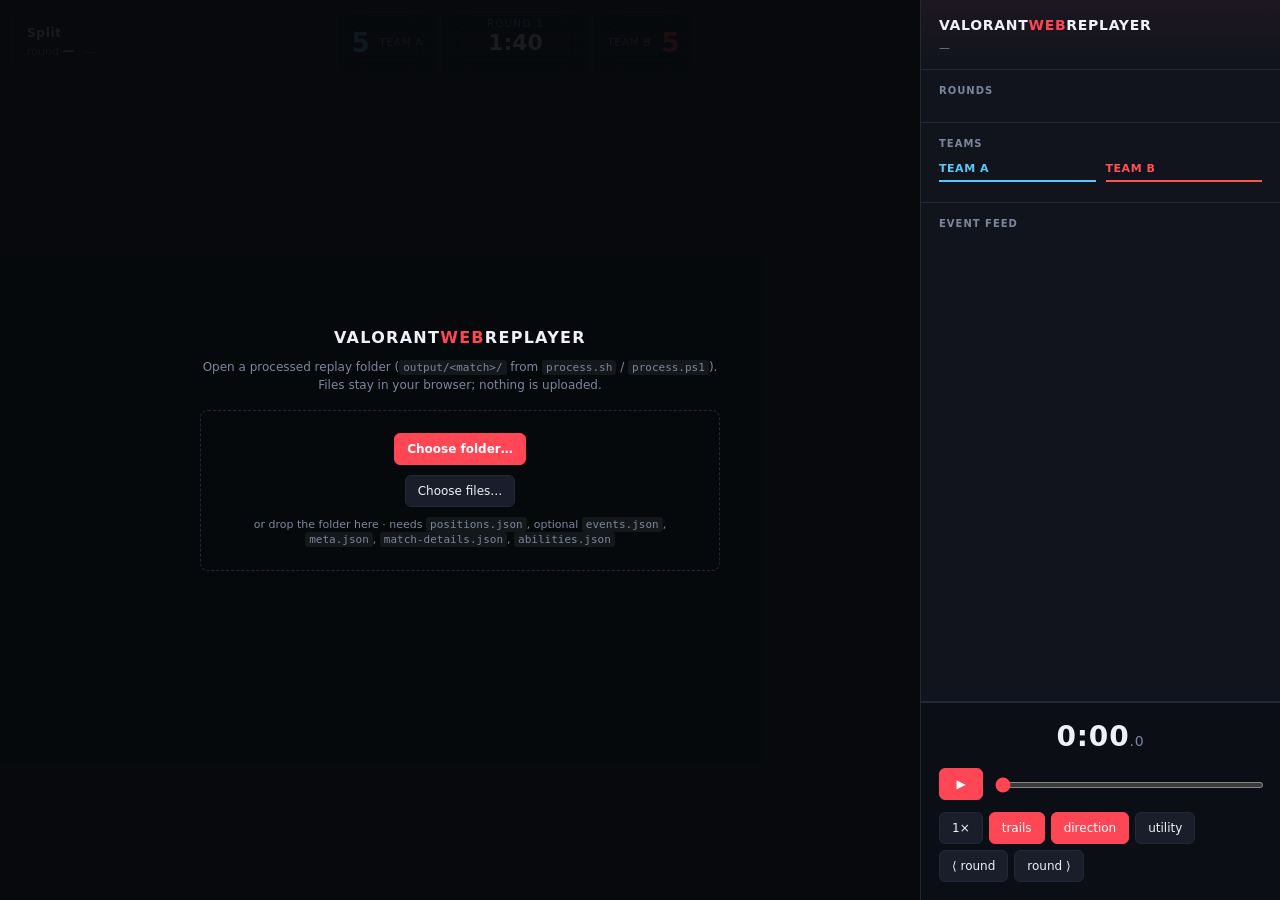
==== commit b367c998: "Live HUD, callouts, play-by-play captions, round summary" ====
--- a/index.html
+++ b/index.html
@@ -49,6 +49,72 @@
     border-radius: 5px; cursor: pointer; font-family: inherit; }
   .rounds button:hover { background: #242938; }
   .rounds button.active { background: var(--accent); border-color: var(--accent); color: #fff; font-weight: 600; }
+  .rounds button.win-a { box-shadow: inset 0 -2px 0 var(--team-a); }
+  .rounds button.win-b { box-shadow: inset 0 -2px 0 var(--team-b); }
+
+  /* HUD over the map: alive counts, phase, clock */
+  .topbar { position: absolute; top: 12px; left: 12px; right: 12px; display: flex; flex-wrap: wrap; align-items: flex-start; gap: 12px; z-index: 5; pointer-events: none; }
+  .topbar .legend { position: static; flex: none; }
+  .hud { flex: 1; min-width: max-content; display: flex; justify-content: center; align-items: stretch;
+    gap: 2px; z-index: 5; pointer-events: none; font-variant-numeric: tabular-nums; }
+  .hud > div { background: rgba(7,9,13,0.82); backdrop-filter: blur(12px); -webkit-backdrop-filter: blur(12px);
+    border: 1px solid var(--line); }
+  .hud .alive { display: flex; align-items: center; gap: 10px; padding: 6px 14px; border-radius: 8px 0 0 8px; }
+  .hud .alive.b { border-radius: 0 8px 8px 0; }
+  .hud .alive b { font-size: 26px; font-weight: 800; line-height: 1; }
+  .hud .alive span { font-size: 10px; letter-spacing: 0.1em; color: var(--muted); text-transform: uppercase; }
+  .hud .alive.a b { color: var(--team-a); } .hud .alive.b b { color: var(--team-b); }
+  .hud .center { text-align: center; padding: 4px 18px; min-width: 150px; white-space: nowrap; }
+  .hud .phase { font-size: 10px; letter-spacing: 0.14em; color: var(--muted); text-transform: uppercase; }
+  .hud .clock { font-size: 22px; font-weight: 800; line-height: 1.1; }
+  .hud .clock.win-a, .hud .clock.win-b { font-size: 15px; letter-spacing: 0.06em; padding-top: 3px; }
+  .hud .clock.win-a { color: var(--team-a); } .hud .clock.win-b { color: var(--team-b); }
+  .hud .clock.spike { color: var(--spike); }
+  .hud .clock.urgent { color: var(--accent); animation: pulse 0.6s steps(2) infinite; }
+  .hud .tag { font-size: 10px; font-weight: 700; letter-spacing: 0.12em; min-height: 14px; color: var(--spike); }
+  .hud .tag.win-a { color: var(--team-a); } .hud .tag.win-b { color: var(--team-b); }
+  @keyframes pulse { 50% { opacity: 0.35; } }
+
+  /* Play-by-play caption at the bottom of the map */
+  .caption { position: absolute; left: 50%; bottom: 18px; transform: translateX(-50%); max-width: min(720px, 92%);
+    padding: 8px 16px; border-radius: 8px; background: rgba(7,9,13,0.86); border: 1px solid var(--line);
+    backdrop-filter: blur(12px); -webkit-backdrop-filter: blur(12px); font-size: 13.5px; z-index: 5;
+    pointer-events: none; text-align: center; line-height: 1.35; }
+  .caption.fresh { animation: capin 0.25s ease-out; }
+  @keyframes capin { from { transform: translate(-50%, 8px); opacity: 0; } }
+  .caption .who { font-weight: 700; }
+  .caption .who.a { color: var(--team-a); } .caption .who.b { color: var(--team-b); }
+  .caption .badge { display: inline-block; margin-left: 8px; padding: 1px 6px; border-radius: 4px; font-size: 10px;
+    font-weight: 800; letter-spacing: 0.08em; background: var(--accent); color: #fff; vertical-align: 1px; }
+  .caption .badge.gold { background: var(--spike); color: #1a1200; }
+  .caption .badge.dim { background: var(--panel-2); color: var(--muted); }
+  .caption .loc { color: var(--muted); }
+
+  /* End-of-round summary card */
+  .summary { position: absolute; left: 50%; top: 50%; transform: translate(-50%, -50%); width: min(420px, 90%);
+    padding: 18px 22px; border-radius: 12px; background: rgba(7,9,13,0.9); border: 1px solid var(--line);
+    backdrop-filter: blur(16px); -webkit-backdrop-filter: blur(16px); z-index: 6; pointer-events: none;
+    animation: capin 0.3s ease-out; }
+  .summary h3 { margin: 0; font-size: 22px; font-weight: 800; letter-spacing: 0.04em; }
+  .summary h3.a { color: var(--team-a); } .summary h3.b { color: var(--team-b); }
+  .summary .why { color: var(--muted); font-size: 12px; margin: 2px 0 12px; }
+  .summary .score { font-size: 14px; font-weight: 700; margin-bottom: 12px; }
+  .summary .score .a { color: var(--team-a); } .summary .score .b { color: var(--team-b); }
+  .summary .rows { display: grid; gap: 5px; font-size: 12px; }
+  .summary .rows div { display: flex; justify-content: space-between; gap: 12px; }
+  .summary .rows span:last-child { color: var(--muted); }
+
+  /* Kill / spike marks over the scrub bar */
+  .scrubwrap { position: relative; flex: 1; }
+  .scrubwrap input { width: 100%; }
+  .marks { position: absolute; left: 0; right: 0; top: -6px; height: 6px; pointer-events: none; }
+  .marks i { position: absolute; top: 0; width: 2px; height: 6px; transform: translateX(-1px); border-radius: 1px; }
+  .marks i.a { background: var(--team-a); } .marks i.b { background: var(--team-b); }
+  .marks i.spike { width: 4px; height: 8px; top: -2px; background: var(--spike); transform: translateX(-2px); }
+  .marks i.defuse { width: 4px; height: 8px; top: -2px; background: #fff; transform: translateX(-2px); }
+  .prow .p-loc { color: var(--muted); font-size: 10px; white-space: nowrap; overflow: hidden; text-overflow: ellipsis; }
+  .prow.dead { opacity: 0.45; }
+  .prow.dead .agent-ico { filter: grayscale(1); }
 
   .teams { display: grid; grid-template-columns: 1fr 1fr; gap: 10px; }
   .team h3 { margin: 0 0 6px; font-size: 11px; font-weight: 600; letter-spacing: 0.05em;
@@ -134,10 +200,24 @@
 <div class="app">
   <div class="stage">
     <canvas id="mini"></canvas>
+    <div class="topbar">
     <div class="legend">
       <div class="map-name"><b id="map-name">Split</b></div>
       <div>round <b id="rd">—</b> · <span id="bounds">—</span></div>
     </div>
+    <!-- Live match state, updated every frame from the .vrf-derived data -->
+    <div class="hud" id="hud">
+      <div class="alive a"><b id="hud-alive-a">5</b><span id="hud-team-a">TEAM A</span></div>
+      <div class="center">
+        <div class="phase" id="hud-phase">ROUND 1</div>
+        <div class="clock" id="hud-clock">1:40</div>
+        <div class="tag" id="hud-tag"></div>
+      </div>
+      <div class="alive b"><span id="hud-team-b">TEAM B</span><b id="hud-alive-b">5</b></div>
+    </div>
+    </div>
+    <div class="caption" id="caption" hidden></div>
+    <div class="summary" id="summary" hidden></div>
     <div class="loading" id="loading">
       <div id="ld-msg">loading…</div>
       <div class="bar"><i id="ld-bar"></i></div>
@@ -190,7 +270,7 @@
       </div>
       <div class="scrubrow">
         <button id="playBtn" class="primary">▶</button>
-        <input type="range" id="scrub" min="0" max="100" value="0">
+        <div class="scrubwrap"><div class="marks" id="marks"></div><input type="range" id="scrub" min="0" max="100" value="0"></div>
       </div>
       <div class="row">
         <button id="speed">1×</button>
@@ -585,11 +665,12 @@
       const k = p.stats?.kills ?? 0, d = p.stats?.deaths ?? 0, ast = p.stats?.assists ?? 0;
       const score = p.stats?.score ?? 0;
       const name = (p.gameName && p.gameName.length) ? `${p.gameName}#${p.tagLine}` : 'Anonymous';
-      return `<div class="prow" title="${name} · ${a.role}">
+      return `<div class="prow" data-subject="${p.subject}" title="${name} · ${a.role}">
         <img class="agent-ico" src="${a.icon || ''}" alt="${a.name}" onerror="this.style.visibility='hidden'">
         <div class="p-meta">
           <div class="p-name">${a.name}</div>
-          <div class="p-kda">${k}/${d}/${ast} · ${score}</div>
+          <div class="p-kda">${k}/${d}/${ast}${score ? ' · ' + score : ''}</div>
+          <div class="p-loc"></div>
         </div>
       </div>`;
     }).join('');
@@ -666,12 +747,17 @@
     vy: k.victimLocation?.y ?? 0,
     playerLocations: k.playerLocations || [],
     weapon: k.finishingDamage?.damageItem,
+    multikillLevel: k.multikillLevel || 1,
   }));
   // realRounds MUST be defined before the round-re-derive block (it reads
   // rr.plantRoundTime / rr.defuseRoundTime).
   const realRounds = (mDetails?.roundResults || []).map((rr, i) => ({
     roundNum: rr.roundNum,
     winningTeam: rr.winningTeam,
+    attackingTeam: rr.attackingTeam || null,
+    roundResult: rr.roundResult || '',
+    bombPlanter: rr.bombPlanter || null,
+    bombDefuser: rr.bombDefuser || null,
     plantLocation: rr.plantLocation,
     plantRoundTime: rr.plantRoundTime,
     defuseLocation: rr.defuseLocation,
@@ -1881,6 +1967,7 @@
     scrub.max = Math.ceil(curRound.durationSec * SCRUB_PER_SEC);
     setVirtualSec(0);
     paintFeed();
+    if (typeof paintMarks === 'function') paintMarks();
   }
   function setVirtualSec(sec) {
     const maxSec = curRound.durationSec;
@@ -1894,6 +1981,7 @@
     timerMsEl.textContent = '.' + Math.floor((s % 1) * 10);
     render();
     if (typeof highlightFeed === 'function') highlightFeed();
+    if (typeof updateHud === 'function') updateHud();
   }
   function setFrame() { /* deprecated — kept as no-op for legacy callers */ }
 
@@ -1920,6 +2008,188 @@
   utilBtn.addEventListener('click', () => {
     utilOn = !utilOn; utilBtn.classList.toggle('on', utilOn); saveToggle('util', utilOn); render();
   });
+  // === Live state: HUD, callouts, play-by-play, round summary ===============
+  // Everything here derives from match-details.json (kills, round results)
+  // and the map record's callouts; no extra pipeline output is needed.
+  const hud = {
+    phase: document.getElementById('hud-phase'), clock: document.getElementById('hud-clock'),
+    tag: document.getElementById('hud-tag'), aliveA: document.getElementById('hud-alive-a'),
+    aliveB: document.getElementById('hud-alive-b'), caption: document.getElementById('caption'),
+    summary: document.getElementById('summary'), marks: document.getElementById('marks'),
+  };
+  const ROUND_SEC = 100, SPIKE_SEC = 45, CAPTION_SEC = 6;
+  const sideOf = teamId => teamId === 'Blue' ? 'a' : 'b';
+  const teamName = teamId => teamId === 'Blue' ? 'Team A' : 'Team B';
+  const playerBySubject = new Map(mdPlayers.map(p => [p.subject, p]));
+  const agentName = subject => agentMeta(playerBySubject.get(subject)?.characterId).name;
+
+  // Callouts ("A Main", "Mid Courtyard") come with the map record.
+  const callouts = (mapRecord?.callouts || []).filter(c => c.location);
+  function calloutAt(wx, wy) {
+    let best = null, bd = Infinity;
+    for (const c of callouts) {
+      const d = (c.location.x - wx) ** 2 + (c.location.y - wy) ** 2;
+      if (d < bd) { bd = d; best = c; }
+    }
+    if (!best) return '';
+    const sup = best.superRegionName, reg = best.regionName;
+    return sup && reg && reg !== sup ? `${sup} ${reg}` : (reg || sup || '');
+  }
+
+  // Per-round narration built once: kills tagged with first blood, trades,
+  // multikills and the man-advantage after the kill.
+  const roundKills = rounds.map(() => []);
+  for (const k of realKills) if (roundKills[k.round]) roundKills[k.round].push(k);
+  const roundStory = rounds.map((r, ri) => {
+    const ks = roundKills[ri].slice().sort((a, b) => a.roundTimeSec - b.roundTimeSec);
+    const alive = { Blue: 5, Red: 5 };
+    const rr = realRounds[ri];
+    const lines = [];
+    ks.forEach((k, i) => {
+      const killer = playerBySubject.get(k.killer), victim = playerBySubject.get(k.victim);
+      if (!victim) return;
+      alive[victim.teamId]--;
+      const badges = [];
+      if (i === 0) badges.push(['FIRST BLOOD', 'gold']);
+      const prev = ks[i - 1];
+      if (prev && killer && k.roundTimeSec - prev.roundTimeSec <= 3 && prev.killer === k.victim && prev.victim !== k.killer)
+        badges.push(['TRADE', '']);
+      const mk = k.multikillLevel || 1;
+      if (mk >= 2) badges.push([['', '', 'DOUBLE KILL', 'TRIPLE KILL', 'QUAD KILL', 'ACE'][Math.min(mk, 5)], mk >= 4 ? 'gold' : '']);
+      if (killer && alive[killer.teamId] === 1 && alive[victim.teamId] >= 1) badges.push([`1v${alive[victim.teamId]}`, 'dim']);
+      const loc = calloutAt(k.vx, k.vy);
+      const kName = killer ? agentName(k.killer) : 'Utility';
+      const html = `<span class="who ${killer ? sideOf(killer.teamId) : ''}">${kName}</span> → `
+        + `<span class="who ${sideOf(victim.teamId)}">${agentName(k.victim)}</span>`
+        + (k.weapon ? ` <span class="loc">· ${k.weapon}</span>` : '')
+        + (loc ? ` <span class="loc">· ${loc}</span>` : '')
+        + badges.map(([b, c]) => ` <span class="badge ${c}">${b}</span>`).join('');
+      lines.push({ sec: k.roundTimeSec, html, alive: { ...alive } });
+    });
+    if (rr?.plantRoundTime > 0 && rr.plantLocation) {
+      const who = rr.bombPlanter ? `<span class="who ${sideOf(playerBySubject.get(rr.bombPlanter)?.teamId)}">${agentName(rr.bombPlanter)}</span> plants the spike` : 'Spike planted';
+      lines.push({ sec: rr.plantRoundTime / 1000, html: `${who} <span class="loc">· ${calloutAt(rr.plantLocation.x, rr.plantLocation.y)}</span>` });
+    }
+    if (rr?.defuseRoundTime > 0) {
+      const who = rr.bombDefuser ? `<span class="who ${sideOf(playerBySubject.get(rr.bombDefuser)?.teamId)}">${agentName(rr.bombDefuser)}</span> defuses` : 'Spike defused';
+      lines.push({ sec: rr.defuseRoundTime / 1000, html: `${who} <span class="badge">DEFUSED</span>` });
+    }
+    lines.sort((a, b) => a.sec - b.sec);
+    // Clutch: the winner's last player alive against 2+ at any point.
+    let clutch = null;
+    for (const l of lines) {
+      if (!l.alive || !rr?.winningTeam) continue;
+      const w = rr.winningTeam, o = w === 'Blue' ? 'Red' : 'Blue';
+      if (l.alive[w] === 1 && l.alive[o] >= 2) clutch = `1v${l.alive[o]}`;
+    }
+    return { lines, clutch };
+  });
+
+  // Round buttons coloured by winner; scrub marks per round.
+  [...roundsEl.querySelectorAll('button')].forEach((b, i) => {
+    const w = realRounds[i]?.winningTeam; if (w) b.classList.add('win-' + sideOf(w));
+  });
+  function paintMarks() {
+    const dur = curRound.durationSec;
+    const pct = sec => `${Math.max(0, Math.min(100, sec / dur * 100))}%`;
+    let html = '';
+    for (const k of roundKills[curRoundIdx]) {
+      const killer = playerBySubject.get(k.killer);
+      html += `<i class="${killer ? sideOf(killer.teamId) : ''}" style="left:${pct(k.roundTimeSec)}" title="${agentName(k.victim)} dies"></i>`;
+    }
+    const rr = realRounds[curRoundIdx];
+    if (rr?.plantRoundTime > 0) html += `<i class="spike" style="left:${pct(rr.plantRoundTime / 1000)}"></i>`;
+    if (rr?.defuseRoundTime > 0) html += `<i class="defuse" style="left:${pct(rr.defuseRoundTime / 1000)}"></i>`;
+    hud.marks.innerHTML = html;
+  }
+
+  let lastCaptionKey = '', lastLocPaint = 0;
+  function updateHud() {
+    const rr = realRounds[curRoundIdx];
+    const story = roundStory[curRoundIdx];
+    const sec = virtualSec;
+    const ended = sec >= curRound.durationSec - 0.05;
+    // Alive counts from kills so far.
+    const alive = { Blue: 5, Red: 5 };
+    const dead = new Set();
+    for (const k of roundKills[curRoundIdx]) if (k.roundTimeSec <= sec) { const v = playerBySubject.get(k.victim); if (v) { alive[v.teamId]--; dead.add(k.victim); } }
+    hud.aliveA.textContent = Math.max(0, alive.Blue); hud.aliveB.textContent = Math.max(0, alive.Red);
+
+    const fmt = s => { s = Math.max(0, s); return `${Math.floor(s / 60)}:${String(Math.floor(s % 60)).padStart(2, '0')}`; };
+    const plantSec = rr?.plantRoundTime > 0 ? rr.plantRoundTime / 1000 : null;
+    const defuseSec = rr?.defuseRoundTime > 0 ? rr.defuseRoundTime / 1000 : null;
+    hud.clock.className = 'clock';
+    hud.tag.className = 'tag';
+    if (ended && rr?.winningTeam) {
+      hud.phase.textContent = `ROUND ${curRoundIdx + 1} · ${rr.roundResult || ''}`;
+      hud.clock.textContent = `${teamName(rr.winningTeam).toUpperCase()} WINS`;
+      hud.clock.classList.add('win-' + sideOf(rr.winningTeam));
+      hud.tag.textContent = story.clutch ? `${story.clutch} CLUTCH` : '';
+      hud.tag.classList.add('win-' + sideOf(rr.winningTeam));
+    } else if (plantSec !== null && sec >= plantSec) {
+      const left = defuseSec !== null && sec >= defuseSec ? 0 : SPIKE_SEC - (sec - plantSec);
+      hud.phase.textContent = defuseSec !== null && sec >= defuseSec ? `ROUND ${curRoundIdx + 1} · SPIKE DEFUSED` : `ROUND ${curRoundIdx + 1} · SPIKE PLANTED`;
+      hud.clock.textContent = left > 0 ? left.toFixed(1) : '0.0';
+      hud.clock.classList.add(left <= 10 && left > 0 ? 'urgent' : 'spike');
+      hud.tag.textContent = '';
+    } else {
+      const atk = rr?.attackingTeam;
+      hud.phase.textContent = `ROUND ${curRoundIdx + 1}` + (atk ? ` · ${teamName(atk).toUpperCase()} ATTACKING` : '');
+      hud.clock.textContent = fmt(ROUND_SEC - sec);
+      if (ROUND_SEC - sec <= 10) hud.clock.classList.add('urgent');
+      hud.tag.textContent = '';
+    }
+    // Man-advantage tag while the round is live.
+    if (!ended) {
+      const a = alive.Blue, b = alive.Red;
+      if (a !== b && Math.min(a, b) <= 2 && a > 0 && b > 0) { hud.tag.textContent = `${a} v ${b}` + (Math.min(a, b) === 1 ? ' · CLUTCH?' : ''); }
+      else if (a === 0 || b === 0) hud.tag.textContent = '';
+    }
+
+    // Caption: latest narration line within the last CAPTION_SEC seconds.
+    let line = null;
+    for (const l of story.lines) { if (l.sec <= sec && sec - l.sec <= CAPTION_SEC) line = l; }
+    if (line) {
+      const key = curRoundIdx + ':' + line.sec;
+      if (key !== lastCaptionKey) { hud.caption.innerHTML = line.html; hud.caption.classList.remove('fresh'); void hud.caption.offsetWidth; hud.caption.classList.add('fresh'); lastCaptionKey = key; }
+      hud.caption.hidden = false;
+    } else { hud.caption.hidden = true; lastCaptionKey = ''; }
+
+    // Summary card once the round is over.
+    if (ended && rr) {
+      const k = roundKills[curRoundIdx];
+      const byKiller = {};
+      for (const x of k) if (x.killer) byKiller[x.killer] = (byKiller[x.killer] || 0) + 1;
+      const top = Object.entries(byKiller).sort((a, b) => b[1] - a[1]).slice(0, 3);
+      const score = { Blue: 0, Red: 0 };
+      for (let i = 0; i <= curRoundIdx; i++) if (realRounds[i]?.winningTeam) score[realRounds[i].winningTeam]++;
+      const w = rr.winningTeam;
+      hud.summary.innerHTML = `
+        <h3 class="${w ? sideOf(w) : ''}">${w ? teamName(w) + ' wins' : 'Round over'}</h3>
+        <div class="why">${rr.roundResult || ''}${story.clutch ? ` · ${story.clutch} clutch` : ''}${k.length ? ` · ${k.length} kills` : ''}</div>
+        <div class="score"><span class="a">${score.Blue}</span> — <span class="b">${score.Red}</span></div>
+        <div class="rows">${top.map(([s, n]) => `<div><span class="who ${sideOf(playerBySubject.get(s)?.teamId)}">${agentName(s)}</span><span>${n} kill${n > 1 ? 's' : ''}</span></div>`).join('')}</div>`;
+      hud.summary.hidden = false;
+    } else hud.summary.hidden = true;
+
+    // Sidebar: where everyone is (throttled), dead players dimmed.
+    const now = performance.now();
+    if (now - lastLocPaint > 150) {
+      lastLocPaint = now;
+      for (const row of document.querySelectorAll('.prow[data-subject]')) {
+        const sub = row.dataset.subject;
+        const ai = puuidToActor[sub];
+        const locEl = row.querySelector('.p-loc');
+        if (dead.has(sub)) { row.classList.add('dead'); locEl.textContent = 'dead'; continue; }
+        row.classList.remove('dead');
+        const p = ai !== undefined ? getActorPos(ai, curStreamIdx) : null;
+        locEl.textContent = p && !p.stale ? calloutAt(p.wx, p.wy) : '';
+      }
+    }
+  }
+  document.getElementById('hud-team-a').textContent = 'Team A';
+  document.getElementById('hud-team-b').textContent = 'Team B';
+
   document.getElementById('prev').addEventListener('click', () => applyRound(curRoundIdx - 1));
   document.getElementById('next').addEventListener('click', () => applyRound(curRoundIdx + 1));
   roundsEl.addEventListener('click', e => {
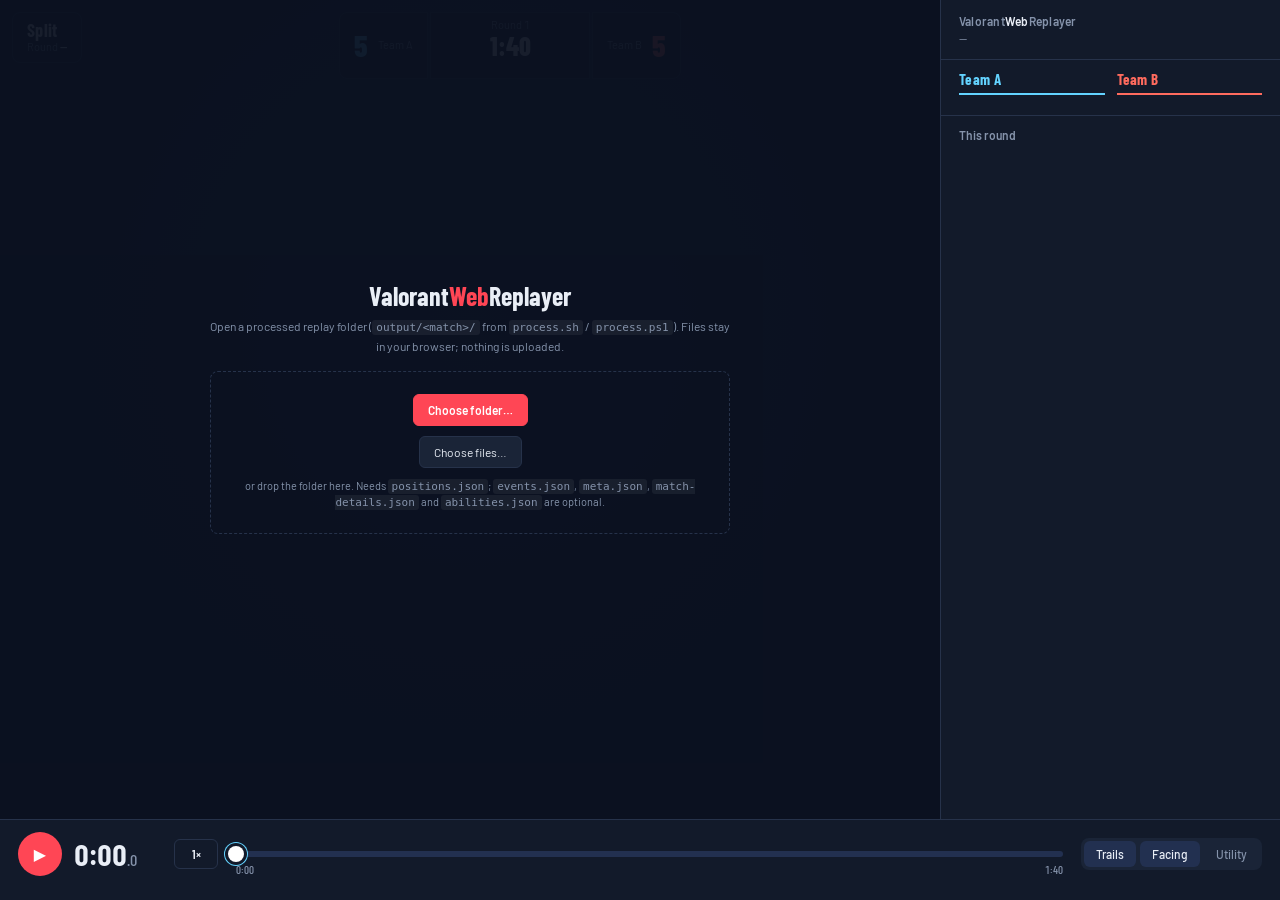
==== commit fccf9e62: "Redesign: full-width deck, halves round strip, navy palette" ====
--- a/index.html
+++ b/index.html
@@ -3,197 +3,223 @@
 <head>
 <meta charset="utf-8">
 <title>ValorantWebReplayer</title>
+<link rel="preconnect" href="https://fonts.googleapis.com">
+<link href="https://fonts.googleapis.com/css2?family=Barlow+Condensed:wght@500;600;700;800&family=Barlow:wght@400;500;600;700&display=swap" rel="stylesheet">
 <style>
+  /* Ink-navy base (VALORANT's own UI is navy + red), two team hues, one warm
+     signal for the spike. Condensed display type for anything numeric. */
   :root {
     color-scheme: dark;
-    --bg: #07090d;
-    --bg-2: #0b0e14;
-    --panel: #11141d;
-    --panel-2: #1a1e2a;
-    --line: #232838;
-    --text: #eef1f7;
-    --muted: #7c869c;
+    --bg: #0b1220;
+    --bg-2: #0e1626;
+    --panel: #121a2a;
+    --panel-2: #1a2437;
+    --panel-3: #223050;
+    --line: #26324a;
+    --text: #e9eef6;
+    --muted: #8593ab;
     --accent: #ff4655;
-    --team-a: #5ac8fa;  /* defenders / blue */
-    --team-b: #ff5252;  /* attackers / red */
+    --team-a: #63d3ff;
+    --team-b: #ff6b5e;
+    --team-a-dim: rgba(99,211,255,0.16);
+    --team-b-dim: rgba(255,107,94,0.16);
     --kill: #ff4655;
-    --spike: #ffb240;
+    --spike: #ffb84a;
     --ult: #c47bff;
+    --display: "Barlow Condensed", "Arial Narrow", -apple-system, sans-serif;
+    --body: "Barlow", -apple-system, BlinkMacSystemFont, Inter, system-ui, sans-serif;
   }
   * { box-sizing: border-box; }
   html, body { margin: 0; height: 100%; background: var(--bg); color: var(--text);
-    font: 13px/1.4 -apple-system, BlinkMacSystemFont, "SF Pro Text", Inter, system-ui, sans-serif;
-    -webkit-font-smoothing: antialiased; overflow: hidden; }
-  .app { display: grid; grid-template-columns: 1fr 360px; height: 100vh; }
-  .stage { position: relative; overflow: hidden; background: var(--bg-2); }
+    font: 13px/1.4 var(--body); -webkit-font-smoothing: antialiased; overflow: hidden; }
+  .app { display: grid; grid-template-columns: 1fr 340px; grid-template-rows: 1fr auto; height: 100vh; }
+  .stage { position: relative; overflow: hidden; background: var(--bg-2);
+    background-image: radial-gradient(ellipse at 50% 40%, #142038 0%, var(--bg-2) 70%); }
   canvas { display: block; width: 100%; height: 100%; cursor: crosshair; }
-
+  button { font-family: inherit; cursor: pointer; }
+  :focus-visible { outline: 2px solid var(--team-a); outline-offset: 2px; }
+
+  /* ── Sidebar: match header, roster, feed ─────────────────────────────── */
   .sidebar { background: var(--panel); border-left: 1px solid var(--line);
     display: flex; flex-direction: column; min-height: 0; overflow: hidden; }
-  .sb-head { padding: 16px 18px 14px; border-bottom: 1px solid var(--line);
-    background: linear-gradient(180deg, rgba(255,70,85,0.05), transparent); }
-  .sb-head h1 { margin: 0 0 4px; font-size: 14px; font-weight: 700; letter-spacing: 0.05em;
-    text-transform: uppercase; }
-  .sb-head h1 span { color: var(--accent); }
-  .sb-head .sub { color: var(--muted); font-size: 11px; }
-  .sb-head .back { display: none; float: right; color: var(--muted); font-size: 11px; text-decoration: none; }
+  .sb-head { padding: 14px 18px 12px; border-bottom: 1px solid var(--line); display: grid;
+    grid-template-columns: 1fr auto; gap: 2px 12px; align-items: center; }
+  .sb-head h1 { margin: 0; font: 600 12px/1.2 var(--body); letter-spacing: 0.02em; color: var(--muted); }
+  .sb-head h1 span { color: var(--text); }
+  .sb-head .back { grid-column: 2; grid-row: 1; color: var(--muted); font-size: 11px; text-decoration: none; display: none; }
   .sb-head .back:hover { color: var(--text); }
-
-  .sb-section { padding: 14px 18px; border-bottom: 1px solid var(--line); }
-  .sb-section h2 { margin: 0 0 10px; font-size: 10px; font-weight: 700; letter-spacing: 0.1em;
-    color: var(--muted); text-transform: uppercase; }
-
-  .rounds { display: grid; grid-template-columns: repeat(7, 1fr); gap: 4px; }
-  .rounds button { padding: 8px 0; font-size: 11px; font-variant-numeric: tabular-nums;
-    background: var(--panel-2); border: 1px solid transparent; color: var(--text);
-    border-radius: 5px; cursor: pointer; font-family: inherit; }
-  .rounds button:hover { background: #242938; }
-  .rounds button.active { background: var(--accent); border-color: var(--accent); color: #fff; font-weight: 600; }
-  .rounds button.win-a { box-shadow: inset 0 -2px 0 var(--team-a); }
-  .rounds button.win-b { box-shadow: inset 0 -2px 0 var(--team-b); }
-
-  /* HUD over the map: alive counts, phase, clock */
-  .topbar { position: absolute; top: 12px; left: 12px; right: 12px; display: flex; flex-wrap: wrap; align-items: flex-start; gap: 12px; z-index: 5; pointer-events: none; }
-  .topbar .legend { position: static; flex: none; }
-  .hud { flex: 1; min-width: max-content; display: flex; justify-content: center; align-items: stretch;
-    gap: 2px; z-index: 5; pointer-events: none; font-variant-numeric: tabular-nums; }
-  .hud > div { background: rgba(7,9,13,0.82); backdrop-filter: blur(12px); -webkit-backdrop-filter: blur(12px);
-    border: 1px solid var(--line); }
+  .sb-head .sub { grid-column: 1 / -1; color: var(--muted); font-size: 12px; }
+  .scoreline { display: inline-flex; align-items: baseline; gap: 6px; font-family: var(--display);
+    font-size: 26px; font-weight: 700; line-height: 1; margin-right: 10px; font-variant-numeric: tabular-nums; }
+  .scoreline .a { color: var(--team-a); } .scoreline .b { color: var(--team-b); }
+  .scoreline .sep { color: var(--line); font-weight: 500; }
+
+  .sb-section { padding: 12px 18px; border-bottom: 1px solid var(--line); }
+  .sb-section h2 { margin: 0 0 8px; font: 600 12px/1.2 var(--body); color: var(--muted); }
+
+  .teams { display: grid; grid-template-columns: 1fr 1fr; gap: 12px; }
+  .team h3 { margin: 0 0 8px; font: 700 15px/1 var(--display); letter-spacing: 0.02em; padding-bottom: 6px;
+    border-bottom: 2px solid; }
+  .team.a h3 { color: var(--team-a); border-color: var(--team-a); }
+  .team.b h3 { color: var(--team-b); border-color: var(--team-b); }
+  .prow { display: grid; grid-template-columns: 30px 1fr; gap: 8px; align-items: center;
+    padding: 4px 0; font-size: 11px; cursor: default; transition: opacity 0.2s; }
+  .prow .agent-ico { width: 30px; height: 30px; border-radius: 6px; object-fit: cover; background: var(--panel-2); display: block; }
+  .team.a .prow .agent-ico { box-shadow: inset 0 0 0 1px var(--team-a-dim); }
+  .team.b .prow .agent-ico { box-shadow: inset 0 0 0 1px var(--team-b-dim); }
+  .prow .p-meta { min-width: 0; }
+  .prow .p-name { font-weight: 600; color: var(--text); font-size: 12px; white-space: nowrap; overflow: hidden; text-overflow: ellipsis; }
+  .prow .p-kda { color: var(--muted); font-size: 11px; font-variant-numeric: tabular-nums; }
+  .prow .p-loc { color: var(--muted); font-size: 10.5px; white-space: nowrap; overflow: hidden; text-overflow: ellipsis; }
+  .prow.dead { opacity: 0.4; }
+  .prow.dead .agent-ico { filter: grayscale(1); }
+
+  .feed { flex: 1; min-height: 0; overflow-y: auto; }
+  .feed::-webkit-scrollbar { width: 6px; }
+  .feed::-webkit-scrollbar-thumb { background: var(--line); border-radius: 3px; }
+  .frow { display: grid; grid-template-columns: 40px 1fr auto; gap: 8px; padding: 5px 8px; margin: 0 -8px;
+    font-size: 11.5px; align-items: center; border-radius: 6px; }
+  .frow .t { color: var(--muted); font-variant-numeric: tabular-nums; font-family: var(--display); font-size: 13px; }
+  .frow .ic { width: 18px; height: 18px; display: inline-flex; align-items: center; justify-content: center; border-radius: 4px; font-size: 11px; }
+  .frow.kill .ic { background: rgba(255,70,85,0.15); color: var(--kill); }
+  .frow.spike .ic { background: rgba(255,184,74,0.15); color: var(--spike); }
+  .frow.ult .ic { background: rgba(196,123,255,0.15); color: var(--ult); }
+  .frow.cur { background: var(--panel-2); }
+
+  /* ── Deck: transport, timeline and the round strip, full width ───────── */
+  .deck { grid-column: 1 / -1; background: var(--panel); border-top: 1px solid var(--line);
+    display: grid; grid-template-columns: auto 1fr auto; grid-template-rows: auto auto; gap: 10px 18px;
+    padding: 12px 18px 14px; align-items: center; }
+  .transport { display: flex; align-items: center; gap: 12px; }
+  .transport .play { width: 44px; height: 44px; border-radius: 50%; border: 0; background: var(--accent); color: #fff;
+    font-size: 16px; display: grid; place-items: center; transition: transform 0.12s, background 0.12s; }
+  .transport .play:hover { background: #ff5b68; transform: scale(1.04); }
+  .transport .clock { font-family: var(--display); font-size: 30px; font-weight: 700; line-height: 1; font-variant-numeric: tabular-nums; min-width: 88px; }
+  .transport .clock .ms { font-size: 16px; color: var(--muted); font-weight: 500; }
+  .transport .speed { border: 1px solid var(--line); background: transparent; color: var(--text); border-radius: 6px;
+    padding: 6px 10px; font: 600 13px var(--display); min-width: 44px; }
+  .transport .speed:hover { border-color: var(--muted); }
+
+  .tl { position: relative; height: 40px; --p: 0%; }
+  .tl .track { position: absolute; left: 0; right: 0; top: 17px; height: 6px; border-radius: 3px; background: var(--panel-3); }
+  .tl .fill { position: absolute; left: 0; top: 17px; height: 6px; width: var(--p); border-radius: 3px;
+    background: linear-gradient(90deg, var(--team-a), #9ee9ff); }
+  .tl .marks { position: absolute; left: 0; right: 0; top: 0; height: 40px; pointer-events: none; }
+  .tl .marks i { position: absolute; top: 9px; width: 2px; height: 22px; transform: translateX(-1px); border-radius: 1px; opacity: 0.9; }
+  .tl .marks i.a { background: var(--team-a); } .tl .marks i.b { background: var(--team-b); }
+  .tl .marks i.spike, .tl .marks i.defuse { top: 6px; width: 10px; height: 10px; border-radius: 50%; transform: translateX(-5px); }
+  .tl .marks i.spike { background: var(--spike); box-shadow: 0 0 0 3px rgba(255,184,74,0.25); }
+  .tl .marks i.defuse { background: #fff; box-shadow: 0 0 0 3px rgba(255,255,255,0.2); }
+  .tl .marks i.zone { top: 17px; height: 6px; width: auto; transform: none; border-radius: 3px; background: rgba(255,184,74,0.35); }
+  .tl input[type="range"] { position: absolute; inset: 0; width: 100%; height: 100%; margin: 0; opacity: 0; cursor: pointer; }
+  .tl .thumb { position: absolute; top: 12px; left: var(--p); width: 16px; height: 16px; border-radius: 50%; transform: translateX(-8px);
+    background: #fff; box-shadow: 0 0 0 3px var(--panel), 0 0 0 4px var(--team-a); pointer-events: none; }
+  .tl .ends { position: absolute; left: 0; right: 0; bottom: -2px; display: flex; justify-content: space-between;
+    font: 500 11px var(--display); color: var(--muted); font-variant-numeric: tabular-nums; }
+
+  .layers { display: flex; gap: 4px; padding: 3px; border-radius: 8px; background: var(--panel-2); }
+  .layers button { border: 0; background: transparent; color: var(--muted); border-radius: 6px; padding: 6px 12px;
+    font: 500 12px var(--body); transition: background 0.12s, color 0.12s; }
+  .layers button:hover { color: var(--text); }
+  .layers button.on { background: var(--panel-3); color: var(--text); }
+
+  /* Round strip: one row per half, the winner painted into each chip */
+  .rounds { grid-column: 1 / -1; display: flex; flex-direction: column; gap: 6px; }
+  .half { display: grid; grid-template-columns: 76px 1fr; gap: 12px; align-items: center; }
+  .half .hl { font: 600 12px var(--body); color: var(--muted); display: flex; flex-direction: column; line-height: 1.2; }
+  .half .hl b { font: 700 15px var(--display); color: var(--text); font-variant-numeric: tabular-nums; }
+  .half .hl b .a { color: var(--team-a); } .half .hl b .b { color: var(--team-b); }
+  .half .chips { display: grid; grid-template-columns: repeat(12, minmax(0, 1fr)); gap: 4px; }
+  .rounds button.chip { position: relative; height: 34px; border: 1px solid transparent; border-radius: 6px; background: var(--panel-2);
+    color: var(--text); font: 600 14px var(--display); font-variant-numeric: tabular-nums; padding: 0 0 0 8px; text-align: left;
+    display: flex; align-items: center; justify-content: space-between; overflow: hidden; transition: background 0.12s, border-color 0.12s; }
+  .rounds button.chip::before { content: ""; position: absolute; left: 0; top: 0; bottom: 0; width: 3px; background: var(--line); }
+  .rounds button.chip.win-a { background: var(--team-a-dim); } .rounds button.chip.win-a::before { background: var(--team-a); }
+  .rounds button.chip.win-b { background: var(--team-b-dim); } .rounds button.chip.win-b::before { background: var(--team-b); }
+  .rounds button.chip:hover { border-color: var(--muted); }
+  .rounds button.chip.active { border-color: var(--text); background: var(--panel-3); }
+  .rounds button.chip .how { font-size: 11px; color: var(--muted); padding-right: 7px; font-family: var(--body); }
+  .rounds button.chip.win-a .how { color: var(--team-a); } .rounds button.chip.win-b .how { color: var(--team-b); }
+  .rounds button.chip .how svg { width: 12px; height: 12px; display: block; fill: currentColor; }
+
+  /* ── HUD over the map ─────────────────────────────────────────────────── */
+  .topbar { position: absolute; top: 12px; left: 12px; right: 12px; display: flex; flex-wrap: wrap; align-items: flex-start; gap: 10px; z-index: 5; pointer-events: none; }
+  .legend { background: rgba(11,18,32,0.8); backdrop-filter: blur(12px); -webkit-backdrop-filter: blur(12px);
+    padding: 8px 14px; border-radius: 8px; border: 1px solid var(--line); font-size: 11px; color: var(--muted); }
+  .legend .map-name { font: 700 18px/1 var(--display); color: var(--text); letter-spacing: 0.02em; }
+  .legend b { color: var(--text); font-weight: 600; }
+  .legend .bounds { display: none; }
+  .hud { flex: 1; min-width: max-content; display: flex; justify-content: center; align-items: stretch; gap: 2px; font-variant-numeric: tabular-nums; }
+  .hud > div { background: rgba(11,18,32,0.82); backdrop-filter: blur(12px); -webkit-backdrop-filter: blur(12px); border: 1px solid var(--line); }
   .hud .alive { display: flex; align-items: center; gap: 10px; padding: 6px 14px; border-radius: 8px 0 0 8px; }
   .hud .alive.b { border-radius: 0 8px 8px 0; }
-  .hud .alive b { font-size: 26px; font-weight: 800; line-height: 1; }
-  .hud .alive span { font-size: 10px; letter-spacing: 0.1em; color: var(--muted); text-transform: uppercase; }
+  .hud .alive b { font: 800 30px/1 var(--display); }
+  .hud .alive span { font-size: 11px; color: var(--muted); line-height: 1.25; }
+  .hud .alive span small { display: block; font-size: 10px; color: var(--text); opacity: 0.8; }
   .hud .alive.a b { color: var(--team-a); } .hud .alive.b b { color: var(--team-b); }
-  .hud .center { text-align: center; padding: 4px 18px; min-width: 150px; white-space: nowrap; }
-  .hud .phase { font-size: 10px; letter-spacing: 0.14em; color: var(--muted); text-transform: uppercase; }
-  .hud .clock { font-size: 22px; font-weight: 800; line-height: 1.1; }
-  .hud .clock.win-a, .hud .clock.win-b { font-size: 15px; letter-spacing: 0.06em; padding-top: 3px; }
+  .hud .center { text-align: center; padding: 4px 18px; min-width: 160px; white-space: nowrap; }
+  .hud .phase { font-size: 11px; color: var(--muted); }
+  .hud .clock { font: 800 26px/1.05 var(--display); }
+  .hud .clock.win-a, .hud .clock.win-b { font-size: 20px; letter-spacing: 0.02em; padding-top: 2px; }
   .hud .clock.win-a { color: var(--team-a); } .hud .clock.win-b { color: var(--team-b); }
   .hud .clock.spike { color: var(--spike); }
   .hud .clock.urgent { color: var(--accent); animation: pulse 0.6s steps(2) infinite; }
-  .hud .tag { font-size: 10px; font-weight: 700; letter-spacing: 0.12em; min-height: 14px; color: var(--spike); }
+  .hud .tag { font: 700 12px var(--display); letter-spacing: 0.06em; min-height: 14px; color: var(--spike); }
   .hud .tag.win-a { color: var(--team-a); } .hud .tag.win-b { color: var(--team-b); }
   @keyframes pulse { 50% { opacity: 0.35; } }
-
-  /* Play-by-play caption at the bottom of the map */
-  .caption { position: absolute; left: 50%; bottom: 18px; transform: translateX(-50%); max-width: min(720px, 92%);
-    padding: 8px 16px; border-radius: 8px; background: rgba(7,9,13,0.86); border: 1px solid var(--line);
-    backdrop-filter: blur(12px); -webkit-backdrop-filter: blur(12px); font-size: 13.5px; z-index: 5;
-    pointer-events: none; text-align: center; line-height: 1.35; }
+  @media (prefers-reduced-motion: reduce) { .hud .clock.urgent, .caption.fresh, .summary { animation: none; } }
+
+  .caption { position: absolute; left: 50%; bottom: 16px; transform: translateX(-50%); max-width: min(720px, 92%);
+    padding: 8px 16px; border-radius: 8px; background: rgba(11,18,32,0.88); border: 1px solid var(--line);
+    backdrop-filter: blur(12px); -webkit-backdrop-filter: blur(12px); font-size: 14px; z-index: 5; pointer-events: none; text-align: center; line-height: 1.35; }
   .caption.fresh { animation: capin 0.25s ease-out; }
   @keyframes capin { from { transform: translate(-50%, 8px); opacity: 0; } }
   .caption .who { font-weight: 700; }
   .caption .who.a { color: var(--team-a); } .caption .who.b { color: var(--team-b); }
-  .caption .badge { display: inline-block; margin-left: 8px; padding: 1px 6px; border-radius: 4px; font-size: 10px;
-    font-weight: 800; letter-spacing: 0.08em; background: var(--accent); color: #fff; vertical-align: 1px; }
+  .caption .badge { display: inline-block; margin-left: 8px; padding: 1px 7px; border-radius: 4px; font: 700 11px var(--display);
+    letter-spacing: 0.06em; background: var(--accent); color: #fff; vertical-align: 1px; }
   .caption .badge.gold { background: var(--spike); color: #1a1200; }
-  .caption .badge.dim { background: var(--panel-2); color: var(--muted); }
+  .caption .badge.dim { background: var(--panel-3); color: var(--text); }
   .caption .loc { color: var(--muted); }
 
-  /* End-of-round summary card */
   .summary { position: absolute; left: 50%; top: 50%; transform: translate(-50%, -50%); width: min(420px, 90%);
-    padding: 18px 22px; border-radius: 12px; background: rgba(7,9,13,0.9); border: 1px solid var(--line);
-    backdrop-filter: blur(16px); -webkit-backdrop-filter: blur(16px); z-index: 6; pointer-events: none;
-    animation: capin 0.3s ease-out; }
-  .summary h3 { margin: 0; font-size: 22px; font-weight: 800; letter-spacing: 0.04em; }
+    padding: 18px 22px; border-radius: 12px; background: rgba(11,18,32,0.92); border: 1px solid var(--line);
+    backdrop-filter: blur(16px); -webkit-backdrop-filter: blur(16px); z-index: 6; pointer-events: none; animation: capin 0.3s ease-out; }
+  .summary h3 { margin: 0; font: 800 30px/1 var(--display); letter-spacing: 0.01em; }
   .summary h3.a { color: var(--team-a); } .summary h3.b { color: var(--team-b); }
-  .summary .why { color: var(--muted); font-size: 12px; margin: 2px 0 12px; }
-  .summary .score { font-size: 14px; font-weight: 700; margin-bottom: 12px; }
+  .summary .why { color: var(--muted); font-size: 12px; margin: 4px 0 12px; }
+  .summary .score { font: 700 22px/1 var(--display); margin-bottom: 12px; font-variant-numeric: tabular-nums; }
   .summary .score .a { color: var(--team-a); } .summary .score .b { color: var(--team-b); }
   .summary .rows { display: grid; gap: 5px; font-size: 12px; }
   .summary .rows div { display: flex; justify-content: space-between; gap: 12px; }
   .summary .rows span:last-child { color: var(--muted); }
-
-  /* Kill / spike marks over the scrub bar */
-  .scrubwrap { position: relative; flex: 1; }
-  .scrubwrap input { width: 100%; }
-  .marks { position: absolute; left: 0; right: 0; top: -6px; height: 6px; pointer-events: none; }
-  .marks i { position: absolute; top: 0; width: 2px; height: 6px; transform: translateX(-1px); border-radius: 1px; }
-  .marks i.a { background: var(--team-a); } .marks i.b { background: var(--team-b); }
-  .marks i.spike { width: 4px; height: 8px; top: -2px; background: var(--spike); transform: translateX(-2px); }
-  .marks i.defuse { width: 4px; height: 8px; top: -2px; background: #fff; transform: translateX(-2px); }
-  .prow .p-loc { color: var(--muted); font-size: 10px; white-space: nowrap; overflow: hidden; text-overflow: ellipsis; }
-  .prow.dead { opacity: 0.45; }
-  .prow.dead .agent-ico { filter: grayscale(1); }
-
-  .teams { display: grid; grid-template-columns: 1fr 1fr; gap: 10px; }
-  .team h3 { margin: 0 0 6px; font-size: 11px; font-weight: 600; letter-spacing: 0.05em;
-    text-transform: uppercase; padding-bottom: 4px; border-bottom: 2px solid; }
-  .team.a h3 { color: var(--team-a); border-color: var(--team-a); }
-  .team.b h3 { color: var(--team-b); border-color: var(--team-b); }
-  .prow { display: grid; grid-template-columns: 28px 1fr; gap: 8px; align-items: center;
-    padding: 4px 0; font-size: 11px; cursor: default; }
-  .prow .agent-ico { width: 28px; height: 28px; border-radius: 5px; object-fit: cover;
-    background: var(--panel-2); display: block; }
-  .prow .p-meta { min-width: 0; }
-  .prow .p-name { font-weight: 600; color: var(--text); font-size: 11.5px;
-    white-space: nowrap; overflow: hidden; text-overflow: ellipsis; }
-  .prow .p-kda { color: var(--muted); font-size: 10px; font-variant-numeric: tabular-nums; }
-
-  .feed { max-height: 180px; overflow-y: auto; }
-  .feed::-webkit-scrollbar { width: 6px; }
-  .feed::-webkit-scrollbar-thumb { background: var(--line); border-radius: 3px; }
-  .frow { display: grid; grid-template-columns: 38px 1fr auto; gap: 8px; padding: 4px 0;
-    font-size: 11px; align-items: center; border-bottom: 1px dashed var(--line); }
-  .frow:last-child { border: 0; }
-  .frow .t { color: var(--muted); font-variant-numeric: tabular-nums; }
-  .frow .ic { width: 18px; height: 18px; display: inline-flex; align-items: center; justify-content: center;
-    border-radius: 4px; font-size: 11px; }
-  .frow.kill .ic { background: rgba(255,70,85,0.15); color: var(--kill); }
-  .frow.spike .ic { background: rgba(255,178,64,0.15); color: var(--spike); }
-  .frow.ult .ic { background: rgba(196,123,255,0.15); color: var(--ult); }
-  .frow.round .ic { background: var(--panel-2); color: var(--text); font-weight: 600; }
-  .frow.cur { background: rgba(255,70,85,0.08); margin: 0 -8px; padding-left: 8px; padding-right: 8px;
-    border-radius: 4px; }
-
-  .stats { font-size: 11px; color: var(--muted); display: grid;
-    grid-template-columns: auto 1fr; gap: 4px 14px; }
-  .stats b { color: var(--text); font-weight: 500; font-variant-numeric: tabular-nums; }
-
-  .ctrls { padding: 14px 18px 18px; display: flex; flex-direction: column; gap: 12px;
-    border-top: 1px solid var(--line); background: var(--bg-2); margin-top: auto; }
-  .timer { font-variant-numeric: tabular-nums; font-size: 28px; font-weight: 700;
-    text-align: center; letter-spacing: 0.03em; }
-  .timer .ms { font-size: 14px; color: var(--muted); font-weight: 500; }
-  .scrubrow { display: flex; align-items: center; gap: 10px; }
-  input[type="range"] { flex: 1; accent-color: var(--accent); height: 6px; }
-  button { background: var(--panel-2); border: 1px solid var(--line); color: var(--text);
-    padding: 8px 12px; border-radius: 6px; font-size: 12px; cursor: pointer; font-family: inherit;
-    transition: all 0.12s ease; }
-  button:hover { background: #242938; border-color: var(--muted); }
-  button.primary { background: var(--accent); border-color: var(--accent); color: #fff;
-    font-weight: 600; min-width: 44px; }
-  button.primary:hover { background: #ff5a68; }
-  button.toggle.on { background: var(--accent); border-color: var(--accent); color: #fff; }
-  .row { display: flex; gap: 6px; flex-wrap: wrap; }
-
+  .summary .who.a { color: var(--team-a); font-weight: 600; } .summary .who.b { color: var(--team-b); font-weight: 600; }
+
+  /* ── Loading / folder picker ──────────────────────────────────────────── */
   .loading { position: absolute; inset: 0; display: flex; align-items: center; justify-content: center;
-    background: rgba(7,9,13,0.92); z-index: 10; font-size: 13px; color: var(--muted);
-    flex-direction: column; gap: 12px; }
+    background: rgba(11,18,32,0.94); z-index: 10; font-size: 13px; color: var(--muted); flex-direction: column; gap: 12px; }
   .loading .bar { width: 200px; height: 3px; background: var(--line); border-radius: 2px; overflow: hidden; }
-  .loading .bar i { display: block; height: 100%; background: var(--accent); width: 0%;
-    transition: width 0.2s ease; }
+  .loading .bar i { display: block; height: 100%; background: var(--team-a); width: 0%; transition: width 0.2s ease; }
   .picker { max-width: 520px; width: calc(100% - 32px); text-align: center; color: var(--text); }
-  .picker h2 { margin: 0 0 8px; font-size: 16px; letter-spacing: 0.08em; text-transform: uppercase; }
+  .picker h2 { margin: 0 0 8px; font: 700 26px/1 var(--display); }
   .picker h2 span { color: var(--accent); }
   .picker p { color: var(--muted); font-size: 12px; line-height: 1.5; margin: 0 0 16px; }
   .picker code { font-size: 11px; background: rgba(255,255,255,0.06); padding: 1px 4px; border-radius: 3px; }
-  .picker .drop { border: 1px dashed var(--line); border-radius: 8px; padding: 22px 16px;
-    display: flex; flex-direction: column; align-items: center; gap: 10px; }
-  .picker .drop.over { border-color: var(--accent); background: rgba(255,70,85,0.06); }
+  .picker .drop { border: 1px dashed var(--line); border-radius: 8px; padding: 22px 16px; display: flex; flex-direction: column; align-items: center; gap: 10px; }
+  .picker .drop.over { border-color: var(--team-a); background: var(--team-a-dim); }
   .picker .hint { color: var(--muted); font-size: 11px; }
+  .picker button { border: 1px solid var(--line); background: var(--panel-2); color: var(--text); border-radius: 6px; padding: 8px 14px; font-size: 12px; }
+  .picker button.primary { background: var(--accent); border-color: var(--accent); color: #fff; font-weight: 600; }
   .picker .matches { margin-top: 14px; display: flex; flex-direction: column; gap: 6px; text-align: left; }
   .picker .matches button { display: flex; justify-content: space-between; gap: 12px; width: 100%; padding: 8px 12px; }
   .picker .matches button span { color: var(--muted); font-size: 11px; }
-
-  .legend { position: absolute; top: 12px; left: 12px; background: rgba(7,9,13,0.78);
-    backdrop-filter: blur(12px); -webkit-backdrop-filter: blur(12px);
-    padding: 10px 14px; border-radius: 8px; border: 1px solid var(--line);
-    font-size: 11px; color: var(--muted); }
-  .legend b { color: var(--text); font-weight: 600; font-size: 12px; }
-  .legend .map-name { font-size: 14px; letter-spacing: 0.05em; }
-
   .flash { position: absolute; pointer-events: none; }
+
+  @media (max-width: 900px) {
+    .app { grid-template-columns: 1fr 280px; }
+    .deck { grid-template-columns: auto 1fr; }
+    .layers { grid-column: 1 / -1; justify-self: start; }
+  }
 </style>
 </head>
 <body>
@@ -201,20 +227,20 @@
   <div class="stage">
     <canvas id="mini"></canvas>
     <div class="topbar">
-    <div class="legend">
-      <div class="map-name"><b id="map-name">Split</b></div>
-      <div>round <b id="rd">—</b> · <span id="bounds">—</span></div>
-    </div>
-    <!-- Live match state, updated every frame from the .vrf-derived data -->
-    <div class="hud" id="hud">
-      <div class="alive a"><b id="hud-alive-a">5</b><span id="hud-team-a">TEAM A</span></div>
-      <div class="center">
-        <div class="phase" id="hud-phase">ROUND 1</div>
-        <div class="clock" id="hud-clock">1:40</div>
-        <div class="tag" id="hud-tag"></div>
+      <div class="legend">
+        <div class="map-name" id="map-name">Split</div>
+        <div>Round <b id="rd">—</b> <span class="bounds" id="bounds"></span></div>
       </div>
-      <div class="alive b"><span id="hud-team-b">TEAM B</span><b id="hud-alive-b">5</b></div>
-    </div>
+      <!-- Live match state, updated every frame from the .vrf-derived data -->
+      <div class="hud" id="hud">
+        <div class="alive a"><b id="hud-alive-a">5</b><span id="hud-team-a">Team A</span></div>
+        <div class="center">
+          <div class="phase" id="hud-phase">Round 1</div>
+          <div class="clock" id="hud-clock">1:40</div>
+          <div class="tag" id="hud-tag"></div>
+        </div>
+        <div class="alive b"><span id="hud-team-b">Team B</span><b id="hud-alive-b">5</b></div>
+      </div>
     </div>
     <div class="caption" id="caption" hidden></div>
     <div class="summary" id="summary" hidden></div>
@@ -230,7 +256,7 @@
         <div class="drop" id="drop">
           <button class="primary" id="pickDir">Choose folder…</button>
           <button id="pickFiles">Choose files…</button>
-          <div class="hint">or drop the folder here · needs <code>positions.json</code>, optional <code>events.json</code>, <code>meta.json</code>, <code>match-details.json</code>, <code>abilities.json</code></div>
+          <div class="hint">or drop the folder here. Needs <code>positions.json</code>; <code>events.json</code>, <code>meta.json</code>, <code>match-details.json</code> and <code>abilities.json</code> are optional.</div>
         </div>
         <div class="matches" id="matches" hidden></div>
         <input type="file" id="fileDir" webkitdirectory multiple hidden>
@@ -241,47 +267,45 @@
 
   <aside class="sidebar">
     <div class="sb-head">
-      <a class="back" id="back" href="/">← 一覧</a>
       <h1>Valorant<span>Web</span>Replayer</h1>
+      <a class="back" id="back" href="/">← all replays</a>
       <div class="sub" id="src">—</div>
     </div>
 
     <div class="sb-section">
-      <h2 id="rd-head">Rounds</h2>
-      <div class="rounds" id="rounds"></div>
-    </div>
-
-    <div class="sb-section">
-      <h2>Teams</h2>
       <div class="teams">
         <div class="team a"><h3>Team A</h3><div id="team-a"></div></div>
         <div class="team b"><h3>Team B</h3><div id="team-b"></div></div>
       </div>
     </div>
 
-    <div class="sb-section" style="flex: 1; min-height: 0; display: flex; flex-direction: column;">
-      <h2>Event Feed</h2>
+    <div class="sb-section" style="flex: 1; min-height: 0; display: flex; flex-direction: column; border-bottom: 0;">
+      <h2>This round</h2>
       <div class="feed" id="feed"></div>
     </div>
-
-    <div class="ctrls">
-      <div class="timer">
-        <span id="timer">0:00</span><span class="ms" id="timer-ms">.0</span>
-      </div>
-      <div class="scrubrow">
-        <button id="playBtn" class="primary">▶</button>
-        <div class="scrubwrap"><div class="marks" id="marks"></div><input type="range" id="scrub" min="0" max="100" value="0"></div>
-      </div>
-      <div class="row">
-        <button id="speed">1×</button>
-        <button id="trails" class="toggle on">trails</button>
-        <button id="arrows" class="toggle on" title="Movement-direction triangles on each dot + real aim line at kill moments">direction</button>
-        <button id="util" class="toggle">utility</button>
-        <button id="prev">⟨ round</button>
-        <button id="next">round ⟩</button>
-      </div>
+  </aside>
+
+  <div class="deck">
+    <div class="transport">
+      <button id="playBtn" class="play" aria-label="Play">▶</button>
+      <div class="clock"><span id="timer">0:00</span><span class="ms" id="timer-ms">.0</span></div>
+      <button id="speed" class="speed" aria-label="Playback speed">1×</button>
     </div>
-  </aside>
+    <div class="tl" id="tl">
+      <div class="track"></div><div class="fill"></div>
+      <div class="marks" id="marks"></div>
+      <div class="thumb"></div>
+      <input type="range" id="scrub" min="0" max="100" value="0" aria-label="Round time">
+      <div class="ends"><span>0:00</span><span id="tl-end">1:40</span></div>
+    </div>
+    <div class="layers">
+      <button id="trails" class="on">Trails</button>
+      <button id="arrows" class="on" title="Where each player is looking">Facing</button>
+      <button id="util">Utility</button>
+    </div>
+    <div class="rounds" id="rounds"></div>
+    <span id="rd-head" hidden></span><button id="prev" hidden></button><button id="next" hidden></button>
+  </div>
 </div>
 
 <script>
@@ -707,7 +731,7 @@
   if (ANONYMOUS_MODE) {
     paintAnonTeam('team-a', teamABps);
     paintAnonTeam('team-b', teamBBps);
-    srcEl.innerHTML = `<span style="opacity:0.7">.vrf only · anonymous mode</span>`;
+    srcEl.textContent = `${mapInfo.displayName}, players unnamed`;
   } else {
     const blueTeam = mdPlayers.filter(p => p.teamId === 'Blue');
     const redTeam = mdPlayers.filter(p => p.teamId === 'Red');
@@ -716,18 +740,47 @@
     const matchInfo = mDetails?.matchInfo || {};
     const blueScore = mDetails?.teams?.find(t => t.teamId === 'Blue')?.roundsWon ?? 0;
     const redScore  = mDetails?.teams?.find(t => t.teamId === 'Red')?.roundsWon ?? 0;
-    srcEl.innerHTML = `<span style="color:var(--team-a);font-weight:700">${blueScore}</span>` +
-      ` <span style="opacity:0.5">—</span> ` +
-      `<span style="color:var(--team-b);font-weight:700">${redScore}</span>` +
-      ` · ${mDetails.source === 'vrf' ? '.vrf only' : (matchInfo.queueID || 'unknown')} · ${Math.round((matchInfo.gameLengthMillis || 0)/60000)} min`;
+    const mins = Math.round((matchInfo.gameLengthMillis || 0) / 60000);
+    srcEl.innerHTML = `<span class="scoreline"><span class="a">${blueScore}</span><span class="sep">:</span><span class="b">${redScore}</span></span>`
+      + `${mapInfo.displayName}, ${mins} minutes${mDetails.source === 'vrf' ? ', from the replay file' : ''}`;
   }
 
   const b = data.meta.bounds;
   document.getElementById('bounds').textContent = `X[${b.minX|0},${b.maxX|0}] Y[${b.minY|0},${b.maxY|0}]`;
 
   const roundsEl = document.getElementById('rounds');
-  roundsEl.innerHTML = rounds.map((r, i) => `<button data-r="${i}">${r.label}</button>`).join('');
-  document.getElementById('rd-head').textContent = `Rounds (${rounds.length} detected)`;
+  // One row per half: the side switch splits the strip, overtime gets a third
+  // row. Each chip carries the winner's colour and how the round ended.
+  {
+    const rr = mDetails?.roundResults || [];
+    const atk0 = rr[0]?.attackingTeam;
+    let switchAt = rr.findIndex(r => r.attackingTeam && atk0 && r.attackingTeam !== atk0);
+    if (switchAt <= 0) switchAt = Math.min(12, rounds.length);
+    const groups = [];
+    groups.push({ label: 'First half', idx: rounds.map((_, i) => i).slice(0, switchAt) });
+    const second = rounds.map((_, i) => i).slice(switchAt, switchAt + 12);
+    if (second.length) groups.push({ label: 'Second half', idx: second });
+    const ot = rounds.map((_, i) => i).slice(switchAt + 12);
+    if (ot.length) groups.push({ label: 'Overtime', idx: ot });
+    const HOW = {
+      'Bomb detonated': '<svg viewBox="0 0 12 12"><circle cx="6" cy="7" r="4"/><rect x="5" y="0" width="2" height="3"/></svg>',
+      'Bomb defused': '<svg viewBox="0 0 12 12"><path d="M6 0.5 10.5 2.5v3c0 3-2 5-4.5 6-2.5-1-4.5-3-4.5-6v-3z"/></svg>',
+      'Eliminated': '<svg viewBox="0 0 12 12"><path d="M6 1a4.2 4.2 0 0 0-4.2 4.2c0 1.6.9 2.8 2 3.4V11h4.4V8.6c1.1-.6 2-1.8 2-3.4A4.2 4.2 0 0 0 6 1zM4.3 5.8a1 1 0 1 1 0-2 1 1 0 0 1 0 2zm3.4 0a1 1 0 1 1 0-2 1 1 0 0 1 0 2z"/></svg>',
+      'Round timer expired': '<svg viewBox="0 0 12 12"><circle cx="6" cy="6" r="5" fill="none" stroke="currentColor" stroke-width="1.6"/><path d="M6 3v3.3l2.2 1.4" fill="none" stroke="currentColor" stroke-width="1.6"/></svg>',
+    };
+    const chip = i => {
+      const r = rr[i];
+      const win = r?.winningTeam ? (r.winningTeam === 'Blue' ? 'win-a' : 'win-b') : '';
+      const how = r?.roundResult && HOW[r.roundResult] ? `<span class="how" title="${r.roundResult}">${HOW[r.roundResult]}</span>` : '<span class="how"></span>';
+      return `<button class="chip ${win}" data-r="${i}" title="Round ${i + 1}${r?.roundResult ? ': ' + r.roundResult : ''}">${i + 1}${how}</button>`;
+    };
+    roundsEl.innerHTML = groups.map(g => {
+      const a = g.idx.filter(i => rr[i]?.winningTeam === 'Blue').length;
+      const b = g.idx.filter(i => rr[i]?.winningTeam === 'Red').length;
+      return `<div class="half"><div class="hl">${g.label}<b><span class="a">${a}</span> – <span class="b">${b}</span></b></div>
+        <div class="chips">${g.idx.map(chip).join('')}</div></div>`;
+    }).join('');
+  }
 
   // === Real kill events from match-details (defined BEFORE feed builder) ====
   // CRITICAL: match-details kill.gameTime is the ABSOLUTE bomb-clock time × 1000
@@ -1927,6 +1980,8 @@
 
   // === Controls + loop ========================================================
   const scrub = document.getElementById('scrub');
+  const tlEl = document.getElementById('tl');
+  const tlEndEl = document.getElementById('tl-end');
   const timerEl = document.getElementById('timer');
   const timerMsEl = document.getElementById('timer-ms');
   const rdEl = document.getElementById('rd');
@@ -1961,10 +2016,11 @@
   function applyRound(rIdx) {
     curRoundIdx = Math.max(0, Math.min(rounds.length - 1, rIdx));
     curRound = rounds[curRoundIdx];
-    rdEl.textContent = curRound.label;
+    rdEl.textContent = curRoundIdx + 1;
     [...roundsEl.querySelectorAll('button')].forEach((b, i) => b.classList.toggle('active', i === curRoundIdx));
     scrub.min = 0;
     scrub.max = Math.ceil(curRound.durationSec * SCRUB_PER_SEC);
+    { const d = curRound.durationSec; tlEndEl.textContent = `${Math.floor(d / 60)}:${String(Math.floor(d % 60)).padStart(2, '0')}`; }
     setVirtualSec(0);
     paintFeed();
     if (typeof paintMarks === 'function') paintMarks();
@@ -1976,6 +2032,7 @@
     virtualSec = sec;
     curStreamIdx = streamIdxForSecInRound(sec);
     scrub.value = Math.floor(sec * SCRUB_PER_SEC);
+    tlEl.style.setProperty('--p', `${(maxSec > 0 ? sec / maxSec : 0) * 100}%`);
     const m = Math.floor(sec / 60), s = sec - m * 60;
     timerEl.textContent = `${m}:${(Math.floor(s) + '').padStart(2, '0')}`;
     timerMsEl.textContent = '.' + Math.floor((s % 1) * 10);
@@ -1989,7 +2046,7 @@
   playBtn.addEventListener('click', () => {
     if (virtualSec >= curRound.durationSec - 0.05) setVirtualSec(0);
     playing = !playing;
-    playBtn.textContent = playing ? '❚❚' : '▶';
+    playBtn.textContent = playing ? '❚❚' : '▶'; playBtn.setAttribute('aria-label', playing ? 'Pause' : 'Play');
   });
   speedBtn.addEventListener('click', () => {
     const speeds = [0.5, 1, 2, 4, 8];
@@ -2050,12 +2107,12 @@
       if (!victim) return;
       alive[victim.teamId]--;
       const badges = [];
-      if (i === 0) badges.push(['FIRST BLOOD', 'gold']);
+      if (i === 0) badges.push(['First blood', 'gold']);
       const prev = ks[i - 1];
       if (prev && killer && k.roundTimeSec - prev.roundTimeSec <= 3 && prev.killer === k.victim && prev.victim !== k.killer)
-        badges.push(['TRADE', '']);
+        badges.push(['Trade', '']);
       const mk = k.multikillLevel || 1;
-      if (mk >= 2) badges.push([['', '', 'DOUBLE KILL', 'TRIPLE KILL', 'QUAD KILL', 'ACE'][Math.min(mk, 5)], mk >= 4 ? 'gold' : '']);
+      if (mk >= 2) badges.push([['', '', 'Double kill', 'Triple kill', 'Quad kill', 'Ace'][Math.min(mk, 5)], mk >= 4 ? 'gold' : '']);
       if (killer && alive[killer.teamId] === 1 && alive[victim.teamId] >= 1) badges.push([`1v${alive[victim.teamId]}`, 'dim']);
       const loc = calloutAt(k.vx, k.vy);
       const kName = killer ? agentName(k.killer) : 'Utility';
@@ -2072,7 +2129,7 @@
     }
     if (rr?.defuseRoundTime > 0) {
       const who = rr.bombDefuser ? `<span class="who ${sideOf(playerBySubject.get(rr.bombDefuser)?.teamId)}">${agentName(rr.bombDefuser)}</span> defuses` : 'Spike defused';
-      lines.push({ sec: rr.defuseRoundTime / 1000, html: `${who} <span class="badge">DEFUSED</span>` });
+      lines.push({ sec: rr.defuseRoundTime / 1000, html: `${who} <span class="badge">Defused</span>` });
     }
     lines.sort((a, b) => a.sec - b.sec);
     // Clutch: the winner's last player alive against 2+ at any point.
@@ -2098,7 +2155,10 @@
       html += `<i class="${killer ? sideOf(killer.teamId) : ''}" style="left:${pct(k.roundTimeSec)}" title="${agentName(k.victim)} dies"></i>`;
     }
     const rr = realRounds[curRoundIdx];
-    if (rr?.plantRoundTime > 0) html += `<i class="spike" style="left:${pct(rr.plantRoundTime / 1000)}"></i>`;
+    if (rr?.plantRoundTime > 0) {
+      const from = pct(rr.plantRoundTime / 1000), to = pct(rr.defuseRoundTime > 0 ? rr.defuseRoundTime / 1000 : dur);
+      html += `<i class="zone" style="left:${from};right:calc(100% - ${to})"></i><i class="spike" style="left:${from}"></i>`;
+    }
     if (rr?.defuseRoundTime > 0) html += `<i class="defuse" style="left:${pct(rr.defuseRoundTime / 1000)}"></i>`;
     hud.marks.innerHTML = html;
   }
@@ -2121,28 +2181,32 @@
     hud.clock.className = 'clock';
     hud.tag.className = 'tag';
     if (ended && rr?.winningTeam) {
-      hud.phase.textContent = `ROUND ${curRoundIdx + 1} · ${rr.roundResult || ''}`;
-      hud.clock.textContent = `${teamName(rr.winningTeam).toUpperCase()} WINS`;
+      hud.phase.textContent = `Round ${curRoundIdx + 1}, ${(rr.roundResult || '').toLowerCase()}`;
+      hud.clock.textContent = `${teamName(rr.winningTeam)} wins`;
       hud.clock.classList.add('win-' + sideOf(rr.winningTeam));
-      hud.tag.textContent = story.clutch ? `${story.clutch} CLUTCH` : '';
+      hud.tag.textContent = story.clutch ? `${story.clutch} clutch` : '';
       hud.tag.classList.add('win-' + sideOf(rr.winningTeam));
     } else if (plantSec !== null && sec >= plantSec) {
       const left = defuseSec !== null && sec >= defuseSec ? 0 : SPIKE_SEC - (sec - plantSec);
-      hud.phase.textContent = defuseSec !== null && sec >= defuseSec ? `ROUND ${curRoundIdx + 1} · SPIKE DEFUSED` : `ROUND ${curRoundIdx + 1} · SPIKE PLANTED`;
+      hud.phase.textContent = defuseSec !== null && sec >= defuseSec ? `Round ${curRoundIdx + 1}, spike defused` : `Round ${curRoundIdx + 1}, spike planted`;
       hud.clock.textContent = left > 0 ? left.toFixed(1) : '0.0';
       hud.clock.classList.add(left <= 10 && left > 0 ? 'urgent' : 'spike');
       hud.tag.textContent = '';
     } else {
       const atk = rr?.attackingTeam;
-      hud.phase.textContent = `ROUND ${curRoundIdx + 1}` + (atk ? ` · ${teamName(atk).toUpperCase()} ATTACKING` : '');
+      hud.phase.textContent = `Round ${curRoundIdx + 1}`;
       hud.clock.textContent = fmt(ROUND_SEC - sec);
       if (ROUND_SEC - sec <= 10) hud.clock.classList.add('urgent');
       hud.tag.textContent = '';
     }
+    // Which side each team plays this round.
+    const atkTeam = rr?.attackingTeam;
+    document.getElementById('hud-team-a').innerHTML = 'Team A' + (atkTeam ? `<small>${atkTeam === 'Blue' ? 'attacking' : 'defending'}</small>` : '');
+    document.getElementById('hud-team-b').innerHTML = 'Team B' + (atkTeam ? `<small>${atkTeam === 'Red' ? 'attacking' : 'defending'}</small>` : '');
     // Man-advantage tag while the round is live.
     if (!ended) {
       const a = alive.Blue, b = alive.Red;
-      if (a !== b && Math.min(a, b) <= 2 && a > 0 && b > 0) { hud.tag.textContent = `${a} v ${b}` + (Math.min(a, b) === 1 ? ' · CLUTCH?' : ''); }
+      if (a !== b && Math.min(a, b) <= 2 && a > 0 && b > 0) { hud.tag.textContent = `${a} v ${b}` + (Math.min(a, b) === 1 ? ' clutch?' : ''); }
       else if (a === 0 || b === 0) hud.tag.textContent = '';
     }
 
@@ -2187,8 +2251,6 @@
       }
     }
   }
-  document.getElementById('hud-team-a').textContent = 'Team A';
-  document.getElementById('hud-team-b').textContent = 'Team B';
 
   document.getElementById('prev').addEventListener('click', () => applyRound(curRoundIdx - 1));
   document.getElementById('next').addEventListener('click', () => applyRound(curRoundIdx + 1));
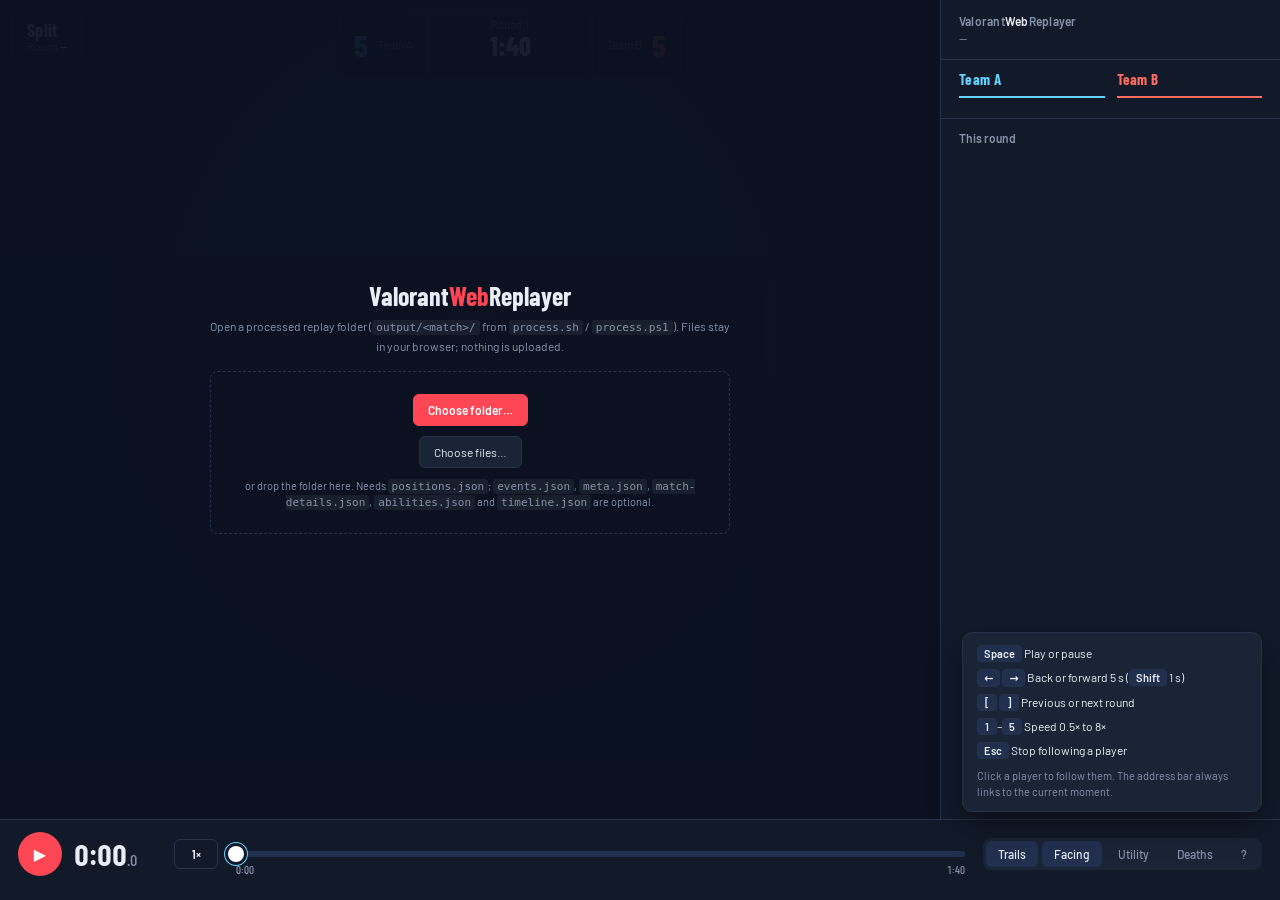
==== commit 3422e8c8: "Health, damage, tracers, weapons, credits, ult, follow mode, shortcuts" ====
--- a/index.html
+++ b/index.html
@@ -71,6 +71,24 @@
   .prow .p-name { font-weight: 600; color: var(--text); font-size: 12px; white-space: nowrap; overflow: hidden; text-overflow: ellipsis; }
   .prow .p-kda { color: var(--muted); font-size: 11px; font-variant-numeric: tabular-nums; }
   .prow .p-loc { color: var(--muted); font-size: 10.5px; white-space: nowrap; overflow: hidden; text-overflow: ellipsis; }
+  .prow { align-items: start; padding: 6px 0; }
+  .prow .p-line { display: flex; align-items: center; justify-content: space-between; gap: 6px; min-width: 0; }
+  .prow .p-line .p-name { min-width: 0; }
+  .prow .wpn { height: 16px; width: 56px; object-fit: contain; object-position: right center; opacity: 0.95; filter: brightness(1.6); flex: none; }
+  .prow .cr { font: 600 12px var(--display); color: var(--muted); font-variant-numeric: tabular-nums; flex: none; }
+  .prow .p-status { margin-top: 4px; gap: 6px; }
+  .prow .p-hp { flex: 1; height: 3px; border-radius: 2px; background: var(--panel-3); overflow: hidden; }
+  .prow .p-hp i { display: block; height: 100%; width: 100%; transition: width 0.15s; }
+  .team.a .prow .p-hp i { background: var(--team-a); } .team.b .prow .p-hp i { background: var(--team-b); }
+  .prow .p-hp i.low { background: var(--spike) !important; } .prow .p-hp i.crit { background: var(--accent) !important; }
+  .prow .ult { display: inline-flex; gap: 2px; flex: none; }
+  .prow .ult i { width: 3px; height: 7px; border-radius: 1px; background: var(--panel-3); }
+  .prow .ult i.on { background: var(--ult); }
+  .prow .ult.ready i { background: var(--ult); box-shadow: 0 0 5px var(--ult); }
+  .team h3 small { display: block; margin-top: 3px; font: 500 11px var(--body); color: var(--muted); letter-spacing: 0; }
+  .prow { cursor: pointer; border-radius: 6px; }
+  .prow:hover { background: rgba(255,255,255,0.03); }
+  .prow.focus { background: var(--panel-2); box-shadow: inset 2px 0 0 var(--text); }
   .prow.dead { opacity: 0.4; }
   .prow.dead .agent-ico { filter: grayscale(1); }
 
@@ -85,6 +103,10 @@
   .frow.spike .ic { background: rgba(255,184,74,0.15); color: var(--spike); }
   .frow.ult .ic { background: rgba(196,123,255,0.15); color: var(--ult); }
   .frow.cur { background: var(--panel-2); }
+  .frow .fw { height: 12px; vertical-align: -1px; margin: 0 4px; filter: brightness(1.5); }
+  .frow .a { color: var(--team-a); } .frow .b { color: var(--team-b); }
+  .frow { cursor: pointer; }
+  .frow:hover { background: rgba(255,255,255,0.03); }
 
   /* ── Deck: transport, timeline and the round strip, full width ───────── */
   .deck { grid-column: 1 / -1; background: var(--panel); border-top: 1px solid var(--line);
@@ -122,6 +144,13 @@
     font: 500 12px var(--body); transition: background 0.12s, color 0.12s; }
   .layers button:hover { color: var(--text); }
   .layers button.on { background: var(--panel-3); color: var(--text); }
+  .deck { position: relative; }
+  .keys { position: absolute; right: 18px; bottom: calc(100% + 8px); z-index: 20; width: 300px; padding: 12px 14px;
+    background: var(--panel-2); border: 1px solid var(--line); border-radius: 10px; display: grid; gap: 7px; font-size: 12px;
+    box-shadow: 0 12px 32px rgba(0,0,0,0.45); }
+  .keys kbd { display: inline-block; min-width: 20px; padding: 1px 6px; border-radius: 4px; background: var(--panel-3);
+    border: 1px solid var(--line); font: 600 11px var(--body); text-align: center; color: var(--text); }
+  .keys .hint { color: var(--muted); font-size: 11px; margin-top: 2px; }
 
   /* Round strip: one row per half, the winner painted into each chip */
   .rounds { grid-column: 1 / -1; display: flex; flex-direction: column; gap: 6px; }
@@ -181,6 +210,7 @@
   .caption .badge.gold { background: var(--spike); color: #1a1200; }
   .caption .badge.dim { background: var(--panel-3); color: var(--text); }
   .caption .loc { color: var(--muted); }
+  .caption .wicon { height: 16px; vertical-align: -3px; margin: 0 6px; filter: brightness(1.5); }
 
   .summary { position: absolute; left: 50%; top: 50%; transform: translate(-50%, -50%); width: min(420px, 90%);
     padding: 18px 22px; border-radius: 12px; background: rgba(11,18,32,0.92); border: 1px solid var(--line);
@@ -256,7 +286,7 @@
         <div class="drop" id="drop">
           <button class="primary" id="pickDir">Choose folder…</button>
           <button id="pickFiles">Choose files…</button>
-          <div class="hint">or drop the folder here. Needs <code>positions.json</code>; <code>events.json</code>, <code>meta.json</code>, <code>match-details.json</code> and <code>abilities.json</code> are optional.</div>
+          <div class="hint">or drop the folder here. Needs <code>positions.json</code>; <code>events.json</code>, <code>meta.json</code>, <code>match-details.json</code>, <code>abilities.json</code> and <code>timeline.json</code> are optional.</div>
         </div>
         <div class="matches" id="matches" hidden></div>
         <input type="file" id="fileDir" webkitdirectory multiple hidden>
@@ -274,8 +304,8 @@
 
     <div class="sb-section">
       <div class="teams">
-        <div class="team a"><h3>Team A</h3><div id="team-a"></div></div>
-        <div class="team b"><h3>Team B</h3><div id="team-b"></div></div>
+        <div class="team a"><h3>Team A<small id="buy-a"></small></h3><div id="team-a"></div></div>
+        <div class="team b"><h3>Team B<small id="buy-b"></small></h3><div id="team-b"></div></div>
       </div>
     </div>
 
@@ -302,6 +332,16 @@
       <button id="trails" class="on">Trails</button>
       <button id="arrows" class="on" title="Where each player is looking">Facing</button>
       <button id="util">Utility</button>
+      <button id="deaths" title="Keep every death this round on the map">Deaths</button>
+      <button id="keys" title="Keyboard shortcuts (?)" aria-label="Keyboard shortcuts">?</button>
+    </div>
+    <div class="keys" id="keys-pop" hidden>
+      <div><kbd>Space</kbd> Play or pause</div>
+      <div><kbd>←</kbd> <kbd>→</kbd> Back or forward 5 s (<kbd>Shift</kbd> 1 s)</div>
+      <div><kbd>[</kbd> <kbd>]</kbd> Previous or next round</div>
+      <div><kbd>1</kbd>–<kbd>5</kbd> Speed 0.5× to 8×</div>
+      <div><kbd>Esc</kbd> Stop following a player</div>
+      <div class="hint">Click a player to follow them. The address bar always links to the current moment.</div>
     </div>
     <div class="rounds" id="rounds"></div>
     <span id="rd-head" hidden></span><button id="prev" hidden></button><button id="next" hidden></button>
@@ -318,7 +358,7 @@
   // When positions.json isn't served next to the page, ask for a processed
   // output folder and answer the relative fetch() calls below from those
   // files. A folder with several output/<match>/ subfolders shows a match list.
-  const DATA_FILES = ['positions.json', 'events.json', 'meta.json', 'match-details.json', 'abilities.json'];
+  const DATA_FILES = ['positions.json', 'events.json', 'meta.json', 'match-details.json', 'abilities.json', 'timeline.json'];
   const served = await fetch('positions.json', { method: 'HEAD' }).then(r => r.ok).catch(() => false);
   if (!served) {
     const files = await pickReplayFolder();
@@ -449,14 +489,23 @@
 
   // match-details.json is OPTIONAL. When absent we fall back to BombPlayerState
   // ProfileName + CompetitiveTier + team — anonymous-roster mode.
-  const [data, events, mapImg, mDetails, spikeImg, abilities] = await Promise.all([
+  const [data, events, mapImg, mDetails, spikeImg, abilities, timeline, weaponsResp] = await Promise.all([
     fetch('positions.json').then(r => r.json()),
     fetch('events.json').then(r => r.json()).catch(() => []),
     loadImg(mapRecord.displayIcon || ''),
     fetch('match-details.json').then(r => r.json()).catch(() => null),
     loadImg('spike.png'),
     fetch('abilities.json').then(r => r.json()).catch(() => []),
+    // Damage, shots, flashes, ult and credits (successor pipeline only).
+    fetch('timeline.json').then(r => r.json()).catch(() => null),
+    fetch('https://valorant-api.com/v1/weapons').then(r => r.json()).catch(() => ({ data: [] })),
   ]);
+  // Weapon icons and prices by display name ("Vandal").
+  const weaponInfo = {};
+  for (const w of weaponsResp.data || []) {
+    weaponInfo[w.displayName] = { icon: w.killStreamIcon || w.displayIcon, cost: w.shopData?.cost ?? 0,
+      category: (w.shopData?.categoryText || w.category || '').replace('EEquippableCategory::', '') };
+  }
   // Agents lookup, live from valorant-api, keyed by characterId for the
   // (optional) match-details path. Anonymous mode never reads it.
   const agentsListResp = await fetch('https://valorant-api.com/v1/agents?isPlayableCharacter=true').then(r => r.json()).catch(() => ({ data: [] }));
@@ -692,9 +741,10 @@
       return `<div class="prow" data-subject="${p.subject}" title="${name} · ${a.role}">
         <img class="agent-ico" src="${a.icon || ''}" alt="${a.name}" onerror="this.style.visibility='hidden'">
         <div class="p-meta">
-          <div class="p-name">${a.name}</div>
-          <div class="p-kda">${k}/${d}/${ast}${score ? ' · ' + score : ''}</div>
+          <div class="p-line"><span class="p-name">${a.name}</span><img class="wpn" alt="" hidden></div>
+          <div class="p-line"><span class="p-kda">${k}/${d}/${ast}${score ? ' · ' + score : ''}</span><span class="cr"></span></div>
           <div class="p-loc"></div>
+          <div class="p-line p-status"><div class="p-hp"><i></i></div><span class="ult"></span></div>
         </div>
       </div>`;
     }).join('');
@@ -962,6 +1012,85 @@
     return p ? agentMeta(p.characterId) : null;
   }
 
+  // === timeline.json: health, shots, flashes, ult, credits ==================
+  // All times are the replay clock in ms, the same clock as tBomb * 1000.
+  const TL = (() => {
+    if (!timeline) return null;
+    const n = timeline.players.length;
+    const actorOf = timeline.players.map(sub => puuidToActor[sub]);
+    const idxOfActor = new Map(actorOf.map((ai, i) => [ai, i]));
+    const idxOfSubject = new Map(timeline.players.map((sub, i) => [sub, i]));
+    const wname = i => (i >= 0 ? timeline.weapons[i] : null);
+    const byVictim = Array.from({ length: n }, () => []);
+    for (const d of timeline.damage) if (d[1] >= 0) byVictim[d[1]].push(d);
+    const shotsBy = Array.from({ length: n }, () => []);
+    for (const x of timeline.shots) shotsBy[x[1]].push(x);
+    const flashesOn = Array.from({ length: n }, () => []);
+    for (const f of timeline.flashes) flashesOn[f[1]].push(f);
+    // Round windows on the replay clock: a round's damage runs from the end of
+    // the previous round to the end of this one (buy phase included).
+    const lowerMs = i => (i > 0 ? rounds[i - 1].endBombSec * 1000 : 0);
+    const upperMs = i => rounds[i].endBombSec * 1000 + 1000;
+    // Health isn't replicated, so rebuild it: 100 at round start, minus damage
+    // taken. Armor and heals aren't visible either, so each life's pool is
+    // max(100, damage taken until that life ends); the bar reaches 0 exactly
+    // at death. Lives split on death (revives start a new one).
+    const lives = rounds.map((_, ri) => Array.from({ length: n }, (_, i) => {
+      const ev = byVictim[i].filter(d => d[0] > lowerMs(ri) && d[0] <= upperMs(ri));
+      const out = []; let cur = { from: lowerMs(ri), ev: [], total: 0 };
+      for (const d of ev) {
+        cur.ev.push(d); cur.total += d[3];
+        if (d[5]) { cur.to = d[0]; cur.pool = Math.max(100, cur.total); out.push(cur); cur = { from: d[0], ev: [], total: 0 }; }
+      }
+      cur.to = Infinity; cur.pool = Math.max(100, cur.total); out.push(cur);
+      return out;
+    }));
+    function health(i, ri, tMs) {
+      const life = lives[ri]?.[i]?.find(l => tMs >= l.from && tMs < l.to);
+      if (!life) return 0;
+      let taken = 0; for (const d of life.ev) { if (d[0] <= tMs) taken += d[3]; else break; }
+      return Math.max(0, 1 - taken / life.pool);
+    }
+    // Current gun: the latest shot this round; before the first shot, the gun
+    // last fired in an earlier round (kept if the player survived). Pistol
+    // rounds start from nothing.
+    function weaponAt(i, ri, tMs, pistol) {
+      const list = shotsBy[i]; let w = null, carried = null;
+      const lo = lowerMs(ri);
+      for (const x of list) { if (x[0] > tMs) break; if (x[0] > lo) w = wname(x[6]); else carried = wname(x[6]); }
+      return w || (pistol ? null : carried);
+    }
+    function flashedFor(i, tMs) {
+      for (const f of flashesOn[i]) { const end = f[0] + (f[3] + 0.4) * 1000; if (tMs >= f[0] && tMs <= end) return 1 - (tMs - f[0]) / (end - f[0]); }
+      return 0;
+    }
+    // Ult: points over time plus the most points the player ever banked, which
+    // stands in for the agent's ult cost (not in the replay or valorant-api).
+    const ultMax = timeline.players.map((_, i) => Math.max(6, ...(timeline.ult[i] || []).map(u => u[1] || 0)));
+    function ultAt(i, tMs) {
+      let st = { points: 0, active: false };
+      for (const u of timeline.ult[i] || []) { if (u[0] > tMs) break; st = { points: u[1], active: !!u[2] }; }
+      return { ...st, max: ultMax[i] };
+    }
+    // Credits available when round ri starts: the previous round's end
+    // credits; 800 on pistol rounds (first round of each half).
+    const econ = timeline.players.map((_, i) => new Map((timeline.economy[i] || []).map(r => [r[0], r])));
+    function creditsAt(i, ri, pistol) {
+      if (pistol) return 800;
+      return econ[i].get(ri - 1)?.[1] ?? null;
+    }
+    // Buy level from the most expensive gun each player fires this round.
+    function spend(i, ri) {
+      let best = 0;
+      for (const x of shotsBy[i]) {
+        if (x[0] <= lowerMs(ri) || x[0] > upperMs(ri)) continue;
+        best = Math.max(best, weaponInfo[wname(x[6])]?.cost ?? 0);
+      }
+      return best;
+    }
+    return { n, actorOf, idxOfActor, idxOfSubject, wname, health, weaponAt, flashedFor, ultAt, creditsAt, spend, lowerMs };
+  })();
+
   // === Per-actor real-aim snapshots from match-details kills =================
   // Every kill has playerLocations with viewRadians for ALL 10 players. That
   // gives us thousands of TRUE aim samples scattered across the match. We
@@ -1114,6 +1243,7 @@
   }
 
   // Event feed
+  const sideOf = teamId => teamId === 'Blue' ? 'a' : 'b';
   const feedEl = document.getElementById('feed');
   // Merge real kills + spike events into a single feed, sorted in-round.
   const feedItems = [];
@@ -1125,7 +1255,13 @@
     feedItems.push({
       kind: 'kill', round: k.round, secInRound: k.roundTimeSec,
       // damageItem is a weapon name in .vrf-derived data, a UUID from Riot.
-      label: `${ka.name} → ${va.name}` + (mDetails?.source === 'vrf' && k.weapon ? ` · ${k.weapon}` : ''),
+      // damageItem is a weapon name in .vrf-derived data, a UUID from Riot.
+      label: (() => {
+        const w = mDetails?.source === 'vrf' ? k.weapon : null;
+        const icon = w && weaponInfo[w]?.icon;
+        const mid = icon ? `<img class="fw" src="${icon}" alt="${w}" title="${w}">` : '→';
+        return `<span class="${sideOf(killerP?.teamId)}">${ka.name}</span> ${mid} <span class="${sideOf(victimP?.teamId)}">${va.name}</span>`;
+      })(),
       icon: '💀',
       teamSide: killerP?.teamId === 'Blue' ? 'a' : 'b',
     });
@@ -1346,11 +1482,12 @@
 
   // Toggles, persisted across reloads. Bump version key to invalidate old saves.
   const TOGGLE_VER = 'v2';
-  const loadToggle = (k, d) => { const v = localStorage.getItem('vrf.' + TOGGLE_VER + '.' + k); return v === null ? d : v === '1'; };
-  const saveToggle = (k, v) => localStorage.setItem('vrf.' + TOGGLE_VER + '.' + k, v ? '1' : '0');
+  const loadToggle = (k, d) => { try { const v = localStorage.getItem('vrf.' + TOGGLE_VER + '.' + k); return v === null ? d : v === '1'; } catch { return d; } };
+  const saveToggle = (k, v) => { try { localStorage.setItem('vrf.' + TOGGLE_VER + '.' + k, v ? '1' : '0'); } catch { /* storage blocked */ } };
   let trailsOn = loadToggle('trails', true);
   let arrowsOn = loadToggle('arrows', true);
   let utilOn   = loadToggle('util', true);
+  let deathsOn = loadToggle('deaths', false);
   console.log('[viewer] toggles:', { trails: trailsOn, arrows: arrowsOn, util: utilOn });
   // Trail = positions over the last TRAIL_SEC seconds. Sample-based so it
   // looks smooth regardless of playback speed.
@@ -1772,8 +1909,29 @@
         continue;
       }
 
+      // Following one player: fade the rest and draw the followed player's
+      // field of view (VALORANT's horizontal FOV is 103°).
+      const focus = typeof focusSubject !== 'undefined' ? focusSubject : null;
+      const isFocus = focus && actorToPuuid[a] === focus;
+      if (focus && !isFocus) ctx.globalAlpha = 0.35;
+      if (isFocus) {
+        const yaw = getActorFacing(a, sTarget);
+        if (yaw !== null) {
+          const half = (103 / 2) * Math.PI / 180, R = 2600, steps = 18;
+          const g = ctx.createRadialGradient(sp.x, sp.y, 0, sp.x, sp.y, Math.hypot(project(p.wx + R, p.wy).x - sp.x, project(p.wx + R, p.wy).y - sp.y));
+          g.addColorStop(0, 'rgba(255,255,255,0.28)'); g.addColorStop(1, 'rgba(255,255,255,0)');
+          ctx.fillStyle = g;
+          ctx.beginPath(); ctx.moveTo(sp.x, sp.y);
+          for (let k = 0; k <= steps; k++) {
+            const ang = yaw - half + (2 * half * k) / steps;
+            const q = project(p.wx + R * Math.cos(ang), p.wy + R * Math.sin(ang));
+            ctx.lineTo(q.x, q.y);
+          }
+          ctx.closePath(); ctx.fill();
+        }
+      }
       // Halo + colored ring
-      ctx.shadowColor = col; ctx.shadowBlur = 10;
+      ctx.shadowColor = col; ctx.shadowBlur = isFocus ? 18 : 10;
       ctx.beginPath(); ctx.arc(sp.x, sp.y, DOT_R + 1, 0, Math.PI * 2);
       ctx.fillStyle = col; ctx.fill();
       ctx.shadowBlur = 0;
@@ -1794,6 +1952,34 @@
       // dark outline
       ctx.strokeStyle = '#0a0c12'; ctx.lineWidth = 1.5;
       ctx.beginPath(); ctx.arc(sp.x, sp.y, DOT_R, 0, Math.PI * 2); ctx.stroke();
+
+      if (TL) {
+        const ti = TL.idxOfActor.get(a);
+        if (ti !== undefined) {
+          const tMs = tBomb * 1000;
+          // Flashed: white bloom that fades with the blind.
+          const fl = TL.flashedFor(ti, tMs);
+          if (fl > 0) {
+            ctx.save(); ctx.globalAlpha = 0.85 * fl; ctx.shadowColor = '#fff'; ctx.shadowBlur = 22;
+            ctx.fillStyle = 'rgba(255,255,255,0.9)';
+            ctx.beginPath(); ctx.arc(sp.x, sp.y, DOT_R + 2, 0, Math.PI * 2); ctx.fill(); ctx.restore();
+          }
+          // Ult in use: violet orbit ring.
+          const ult = TL.ultAt(ti, tMs);
+          if (ult.active) {
+            ctx.strokeStyle = 'rgba(196,123,255,0.95)'; ctx.lineWidth = 2;
+            ctx.setLineDash([4, 3]);
+            ctx.beginPath(); ctx.arc(sp.x, sp.y, DOT_R + 5, tBomb * 3, tBomb * 3 + Math.PI * 2); ctx.stroke();
+            ctx.setLineDash([]);
+          }
+          // Health bar under the icon.
+          const hp = TL.health(ti, curRoundIdx, tMs);
+          const bw = 26, bx = sp.x - bw / 2, by = sp.y + DOT_R + 4;
+          ctx.fillStyle = 'rgba(8,12,20,0.85)'; ctx.fillRect(bx - 1, by - 1, bw + 2, 5);
+          ctx.fillStyle = hp > 0.5 ? col : hp > 0.25 ? '#ffb84a' : '#ff4655';
+          ctx.fillRect(bx, by, bw * hp, 3);
+        }
+      }
 
       // Direction indicator: short team-colored line. Prefer REAL aim
       // (viewRadians from match-details, sampled at every kill moment for
@@ -1823,6 +2009,49 @@
           }
         }
       }
+      ctx.globalAlpha = 1;
+    }
+
+    // === Shots and damage (timeline.json) =====================================
+    if (TL) {
+      const tMs = tBomb * 1000;
+      const lo = TL.lowerMs(curRoundIdx);
+      // Tracers: a short-lived streak along each shot's attack vector.
+      const TRACE_MS = 140;
+      for (const x of timeline.shots) {
+        if (x[0] < tMs - TRACE_MS) continue;
+        if (x[0] > tMs) break;
+        if (x[0] <= lo) continue;
+        const ai = TL.actorOf[x[1]]; if (ai === undefined) continue;
+        const a0 = project(x[2], x[3]), a1 = project(x[2] + x[4] * 2200, x[3] + x[5] * 2200);
+        const k = 1 - (tMs - x[0]) / TRACE_MS;
+        const g = ctx.createLinearGradient(a0.x, a0.y, a1.x, a1.y);
+        g.addColorStop(0, `rgba(255,244,214,${0.95 * k})`); g.addColorStop(1, 'rgba(255,244,214,0)');
+        ctx.strokeStyle = g; ctx.lineWidth = 1.6;
+        ctx.beginPath(); ctx.moveTo(a0.x, a0.y); ctx.lineTo(a1.x, a1.y); ctx.stroke();
+      }
+      // Damage numbers rise from the victim and fade; headshots in amber.
+      const NUM_MS = 900;
+      ctx.textAlign = 'center'; ctx.textBaseline = 'bottom';
+      for (const d of timeline.damage) {
+        if (d[0] < tMs - NUM_MS) continue;
+        if (d[0] > tMs) break;
+        if (d[0] <= lo) continue;
+        const ai = TL.actorOf[d[1]]; if (ai === undefined) continue;
+        const pos = getActorPos(ai, sTarget); if (!pos) continue;
+        const sp = project(pos.wx, pos.wy);
+        const age = (tMs - d[0]) / NUM_MS;
+        const head = d[4] === 1;
+        ctx.globalAlpha = 1 - age;
+        ctx.font = `800 ${head ? 16 : 13}px "Barlow Condensed", sans-serif`;
+        ctx.lineWidth = 3; ctx.strokeStyle = 'rgba(8,12,20,0.9)';
+        const label = `${Math.round(d[3])}${d[6] ? ' ⟂' : ''}`;
+        const y = sp.y - 16 - age * 18;
+        ctx.strokeText(label, sp.x + 14, y);
+        ctx.fillStyle = head ? '#ffb84a' : '#ffffff';
+        ctx.fillText(label, sp.x + 14, y);
+      }
+      ctx.globalAlpha = 1;
     }
 
     // === Real aim cones at kill moments (uses viewRadians, REAL aim) =========
@@ -1851,6 +2080,25 @@
         ctx.moveTo(sk.x, sk.y); ctx.lineTo(sf.x, sf.y);
         ctx.stroke();
         ctx.setLineDash([]);
+        ctx.globalAlpha = 1;
+      }
+    }
+
+    // === Deaths layer: every death so far this round stays on the map ========
+    if (deathsOn) {
+      for (const kk of realKills) {
+        if (kk.round !== curRoundIdx || kk.bombSec > tBomb) continue;
+        const victim = mdPlayers.find(p => p.subject === kk.victim);
+        const sp = project(kk.vx, kk.vy);
+        const c = victim?.teamId === 'Blue' ? '#63d3ff' : '#ff6b5e';
+        ctx.globalAlpha = 0.9;
+        ctx.fillStyle = 'rgba(8,12,20,0.85)';
+        ctx.beginPath(); ctx.arc(sp.x, sp.y, 7, 0, Math.PI * 2); ctx.fill();
+        ctx.strokeStyle = c; ctx.lineWidth = 2;
+        ctx.beginPath();
+        ctx.moveTo(sp.x - 3.5, sp.y - 3.5); ctx.lineTo(sp.x + 3.5, sp.y + 3.5);
+        ctx.moveTo(sp.x + 3.5, sp.y - 3.5); ctx.lineTo(sp.x - 3.5, sp.y + 3.5);
+        ctx.stroke();
         ctx.globalAlpha = 1;
       }
     }
@@ -1990,6 +2238,11 @@
   const trailsBtn = document.getElementById('trails');
   const arrowsBtn = document.getElementById('arrows');
   const utilBtn = document.getElementById('util');
+  const deathsBtn = document.getElementById('deaths');
+  const keysPop = document.getElementById('keys-pop');
+  deathsBtn.classList.toggle('on', deathsOn);
+  deathsBtn.addEventListener('click', () => { deathsOn = !deathsOn; deathsBtn.classList.toggle('on', deathsOn); saveToggle('deaths', deathsOn); render(); });
+  document.getElementById('keys').addEventListener('click', () => { keysPop.hidden = !keysPop.hidden; });
 
   // Playback is driven by round bomb-clock SECONDS. 1× = real game speed.
   // We track virtualSec (seconds offset into the current round), then on
@@ -2039,14 +2292,15 @@
     render();
     if (typeof highlightFeed === 'function') highlightFeed();
     if (typeof updateHud === 'function') updateHud();
+    if (!playing && typeof writeHash === 'function') writeHash();
   }
   function setFrame() { /* deprecated — kept as no-op for legacy callers */ }
 
-  scrub.addEventListener('input', () => setVirtualSec(+scrub.value / SCRUB_PER_SEC));
+  scrub.addEventListener('input', () => { holdUntil = 0; setVirtualSec(+scrub.value / SCRUB_PER_SEC); });
   playBtn.addEventListener('click', () => {
     if (virtualSec >= curRound.durationSec - 0.05) setVirtualSec(0);
     playing = !playing;
-    playBtn.textContent = playing ? '❚❚' : '▶'; playBtn.setAttribute('aria-label', playing ? 'Pause' : 'Play');
+    playBtn.textContent = playing ? '❚❚' : '▶'; playBtn.setAttribute('aria-label', playing ? 'Pause' : 'Play'); if (!playing) { holdUntil = 0; writeHash(); }
   });
   speedBtn.addEventListener('click', () => {
     const speeds = [0.5, 1, 2, 4, 8];
@@ -2075,7 +2329,6 @@
     summary: document.getElementById('summary'), marks: document.getElementById('marks'),
   };
   const ROUND_SEC = 100, SPIKE_SEC = 45, CAPTION_SEC = 6;
-  const sideOf = teamId => teamId === 'Blue' ? 'a' : 'b';
   const teamName = teamId => teamId === 'Blue' ? 'Team A' : 'Team B';
   const playerBySubject = new Map(mdPlayers.map(p => [p.subject, p]));
   const agentName = subject => agentMeta(playerBySubject.get(subject)?.characterId).name;
@@ -2116,9 +2369,18 @@
       if (killer && alive[killer.teamId] === 1 && alive[victim.teamId] >= 1) badges.push([`1v${alive[victim.teamId]}`, 'dim']);
       const loc = calloutAt(k.vx, k.vy);
       const kName = killer ? agentName(k.killer) : 'Utility';
-      const html = `<span class="who ${killer ? sideOf(killer.teamId) : ''}">${kName}</span> → `
+      // Headshot: the fatal hit's region in timeline.json.
+      if (TL) {
+        const vi = TL.idxOfSubject.get(k.victim);
+        const fatal = timeline.damage.find(d => d[1] === vi && d[5] && Math.abs(d[0] - k.bombSec * 1000) < 600);
+        if (fatal?.[4] === 1) badges.unshift(['Headshot', 'gold']);
+        if (fatal?.[6]) badges.push(['Wallbang', 'dim']);
+      }
+      const wIcon = k.weapon && weaponInfo[k.weapon]?.icon;
+      const weaponHtml = wIcon ? `<img class="wicon" src="${wIcon}" alt="${k.weapon}" title="${k.weapon}">`
+        : k.weapon ? `<span class="loc">${k.weapon}</span>` : '→';
+      const html = `<span class="who ${killer ? sideOf(killer.teamId) : ''}">${kName}</span> ${weaponHtml} `
         + `<span class="who ${sideOf(victim.teamId)}">${agentName(k.victim)}</span>`
-        + (k.weapon ? ` <span class="loc">· ${k.weapon}</span>` : '')
         + (loc ? ` <span class="loc">· ${loc}</span>` : '')
         + badges.map(([b, c]) => ` <span class="badge ${c}">${b}</span>`).join('');
       lines.push({ sec: k.roundTimeSec, html, alive: { ...alive } });
@@ -2130,6 +2392,18 @@
     if (rr?.defuseRoundTime > 0) {
       const who = rr.bombDefuser ? `<span class="who ${sideOf(playerBySubject.get(rr.bombDefuser)?.teamId)}">${agentName(rr.bombDefuser)}</span> defuses` : 'Spike defused';
       lines.push({ sec: rr.defuseRoundTime / 1000, html: `${who} <span class="badge">Defused</span>` });
+    }
+    // Flashes that blind an enemy for a meaningful time.
+    if (TL) {
+      const lo = TL.lowerMs(ri), start = r.startBombSec * 1000;
+      for (const f of timeline.flashes) {
+        if (f[0] <= lo || f[0] > r.endBombSec * 1000 || f[3] < 0.8 || f[2] < 0) continue;
+        const target = timeline.players[f[1]], caster = timeline.players[f[2]];
+        const ct = playerBySubject.get(caster)?.teamId, tt = playerBySubject.get(target)?.teamId;
+        if (!ct || ct === tt) continue;
+        lines.push({ sec: (f[0] - start) / 1000,
+          html: `<span class="who ${sideOf(ct)}">${agentName(caster)}</span> blinds <span class="who ${sideOf(tt)}">${agentName(target)}</span> <span class="loc">for ${f[3].toFixed(1)} s</span>` });
+      }
     }
     lines.sort((a, b) => a.sec - b.sec);
     // Clutch: the winner's last player alive against 2+ at any point.
@@ -2164,6 +2438,52 @@
   }
 
   let lastCaptionKey = '', lastLocPaint = 0;
+  // Pistol rounds: the first round of each half (credits reset to 800).
+  const firstOfHalf = new Set([0]);
+  {
+    const rr = mDetails?.roundResults || [];
+    const sw = rr.findIndex(r => r.attackingTeam && rr[0]?.attackingTeam && r.attackingTeam !== rr[0].attackingTeam);
+    if (sw > 0) firstOfHalf.add(sw);
+  }
+  function buyLabel(avg, pistol) {
+    if (pistol) return 'Pistol round';
+    if (avg >= 2700) return 'Full buy';
+    if (avg >= 1600) return 'Half buy';
+    if (avg >= 700) return 'Force';
+    return 'Eco';
+  }
+  function paintGear(dead) {
+    const tMs = (clockBySample[curStreamIdx] || 0) * 1000;
+    const pistol = firstOfHalf.has(curRoundIdx);
+    const team = { Blue: { credits: 0, known: 0, spend: [] }, Red: { credits: 0, known: 0, spend: [] } };
+    for (const row of document.querySelectorAll('.prow[data-subject]')) {
+      const sub = row.dataset.subject;
+      const i = TL.idxOfSubject.get(sub); if (i === undefined) continue;
+      const tid = playerBySubject.get(sub)?.teamId;
+      const hp = dead.has(sub) ? 0 : TL.health(i, curRoundIdx, tMs);
+      const bar = row.querySelector('.p-hp i');
+      bar.style.width = `${hp * 100}%`;
+      bar.classList.toggle('low', hp <= 0.5 && hp > 0.25); bar.classList.toggle('crit', hp <= 0.25);
+      const w = TL.weaponAt(i, curRoundIdx, tMs, pistol);
+      const img = row.querySelector('.wpn');
+      const icon = w && weaponInfo[w]?.icon;
+      if (icon) { if (img.src !== icon) img.src = icon; img.hidden = false; img.title = w; } else img.hidden = true;
+      const cr = TL.creditsAt(i, curRoundIdx, pistol);
+      row.querySelector('.cr').textContent = cr != null ? `${cr.toLocaleString('en-US')} cr` : '';
+      const u = TL.ultAt(i, tMs);
+      const ultEl = row.querySelector('.ult');
+      const pips = Array.from({ length: u.max }, (_, k) => `<i class="${k < u.points ? 'on' : ''}"></i>`).join('');
+      if (ultEl.dataset.k !== `${u.points}/${u.max}/${u.active}`) { ultEl.innerHTML = pips; ultEl.dataset.k = `${u.points}/${u.max}/${u.active}`; }
+      ultEl.classList.toggle('ready', u.points >= u.max && !u.active);
+      ultEl.title = u.active ? 'Ultimate in use' : `Ultimate ${u.points} / ${u.max}`;
+      if (tid && team[tid]) { if (cr != null) { team[tid].credits += cr; team[tid].known++; } team[tid].spend.push(TL.spend(i, curRoundIdx)); }
+    }
+    for (const [tid, el] of [['Blue', document.getElementById('buy-a')], ['Red', document.getElementById('buy-b')]]) {
+      const t = team[tid]; if (!t.spend.length) { el.textContent = ''; continue; }
+      const avg = t.spend.reduce((a, b) => a + b, 0) / t.spend.length;
+      el.textContent = buyLabel(avg, pistol) + (t.known ? `, ${t.credits.toLocaleString('en-US')} cr` : '');
+    }
+  }
   function updateHud() {
     const rr = realRounds[curRoundIdx];
     const story = roundStory[curRoundIdx];
@@ -2238,7 +2558,7 @@
 
     // Sidebar: where everyone is (throttled), dead players dimmed.
     const now = performance.now();
-    if (now - lastLocPaint > 150) {
+    if (!playing || now - lastLocPaint > 150) {
       lastLocPaint = now;
       for (const row of document.querySelectorAll('.prow[data-subject]')) {
         const sub = row.dataset.subject;
@@ -2249,6 +2569,7 @@
         const p = ai !== undefined ? getActorPos(ai, curStreamIdx) : null;
         locEl.textContent = p && !p.stale ? calloutAt(p.wx, p.wy) : '';
       }
+      if (TL) paintGear(dead);
     }
   }
 
@@ -2265,23 +2586,85 @@
     setVirtualSec(sec);
   });
 
+  // Playing through the end of a round holds on the summary card, then moves
+  // on to the next round and keeps playing.
+  const HOLD_MS = 2500;
+  let holdUntil = 0;
   let lastT = performance.now();
   function loop(t) {
     const dt = t - lastT; lastT = t;
     if (playing) {
-      const dsec = (dt / 1000) * speed;
-      const next = virtualSec + dsec;
-      if (next >= curRound.durationSec) {
-        setVirtualSec(curRound.durationSec);
-        playing = false; playBtn.textContent = '▶';
+      if (holdUntil) {
+        if (t >= holdUntil) {
+          holdUntil = 0;
+          if (curRoundIdx < rounds.length - 1) { applyRound(curRoundIdx + 1); }
+          else { playing = false; playBtn.textContent = '▶'; }
+        }
       } else {
-        setVirtualSec(next);
+        const next = virtualSec + (dt / 1000) * speed;
+        if (next >= curRound.durationSec) { setVirtualSec(curRound.durationSec); holdUntil = t + HOLD_MS; }
+        else setVirtualSec(next);
       }
     }
     requestAnimationFrame(loop);
   }
 
-  applyRound(0);
+  // Keyboard: space play/pause, ←/→ 5 s (shift: 1 s), [ ] rounds, 1–5 speed.
+  const SPEEDS = [0.5, 1, 2, 4, 8];
+  function togglePlay() { playBtn.click(); }
+  window.addEventListener('keydown', (e) => {
+    if (e.target.closest && e.target.closest('input[type="text"], textarea')) return;
+    const step = e.shiftKey ? 1 : 5;
+    switch (e.key) {
+      case ' ': e.preventDefault(); togglePlay(); break;
+      case 'ArrowLeft': e.preventDefault(); holdUntil = 0; setVirtualSec(virtualSec - step); break;
+      case 'ArrowRight': e.preventDefault(); holdUntil = 0; setVirtualSec(virtualSec + step); break;
+      case '[': applyRound(curRoundIdx - 1); break;
+      case ']': applyRound(curRoundIdx + 1); break;
+      case 'Escape': if (!keysPop.hidden) keysPop.hidden = true; else setFocus(null); break;
+      case '?': keysPop.hidden = !keysPop.hidden; break;
+      default:
+        if (/^[1-5]$/.test(e.key)) { speed = SPEEDS[+e.key - 1]; speedBtn.textContent = speed + '×'; }
+    }
+  });
+
+  // Shareable moment: #r=<round>&t=<seconds> (round is 1-based).
+  function readHash() {
+    const h = new URLSearchParams(location.hash.slice(1));
+    const r = +h.get('r'), t = +h.get('t');
+    return { r: Number.isFinite(r) && r >= 1 ? r - 1 : 0, t: Number.isFinite(t) ? t : 0, p: h.get('p') };
+  }
+  let hashTimer = 0;
+  function writeHash() {
+    clearTimeout(hashTimer);
+    hashTimer = setTimeout(() => {
+      const h = new URLSearchParams();
+      h.set('r', curRoundIdx + 1); h.set('t', virtualSec.toFixed(1));
+      if (focusSubject) h.set('p', focusSubject.slice(0, 8));
+      history.replaceState(null, '', '#' + h.toString());
+    }, 250);
+  }
+
+  // Follow a player: click a roster row (again, or Esc, to clear). The map
+  // dims everyone else and draws the followed player's field of view.
+  let focusSubject = null;
+  function setFocus(sub) {
+    focusSubject = sub && sub !== focusSubject ? sub : null;
+    for (const row of document.querySelectorAll('.prow[data-subject]')) row.classList.toggle('focus', row.dataset.subject === focusSubject);
+    render(); writeHash();
+  }
+  document.querySelector('.teams').addEventListener('click', (e) => {
+    const row = e.target.closest('.prow[data-subject]'); if (row) setFocus(row.dataset.subject);
+  });
+  window.__viewerFocus = () => focusSubject;
+
+  {
+    const h = readHash();
+    applyRound(Math.min(rounds.length - 1, h.r));
+    if (h.t) setVirtualSec(h.t);
+    if (h.p) { const sub = mdPlayers.find(p => p.subject.startsWith(h.p))?.subject; if (sub) setFocus(sub); }
+  }
+  if (false) applyRound(0);
   step(100, '');
   document.getElementById('loading').remove();
   requestAnimationFrame(loop);
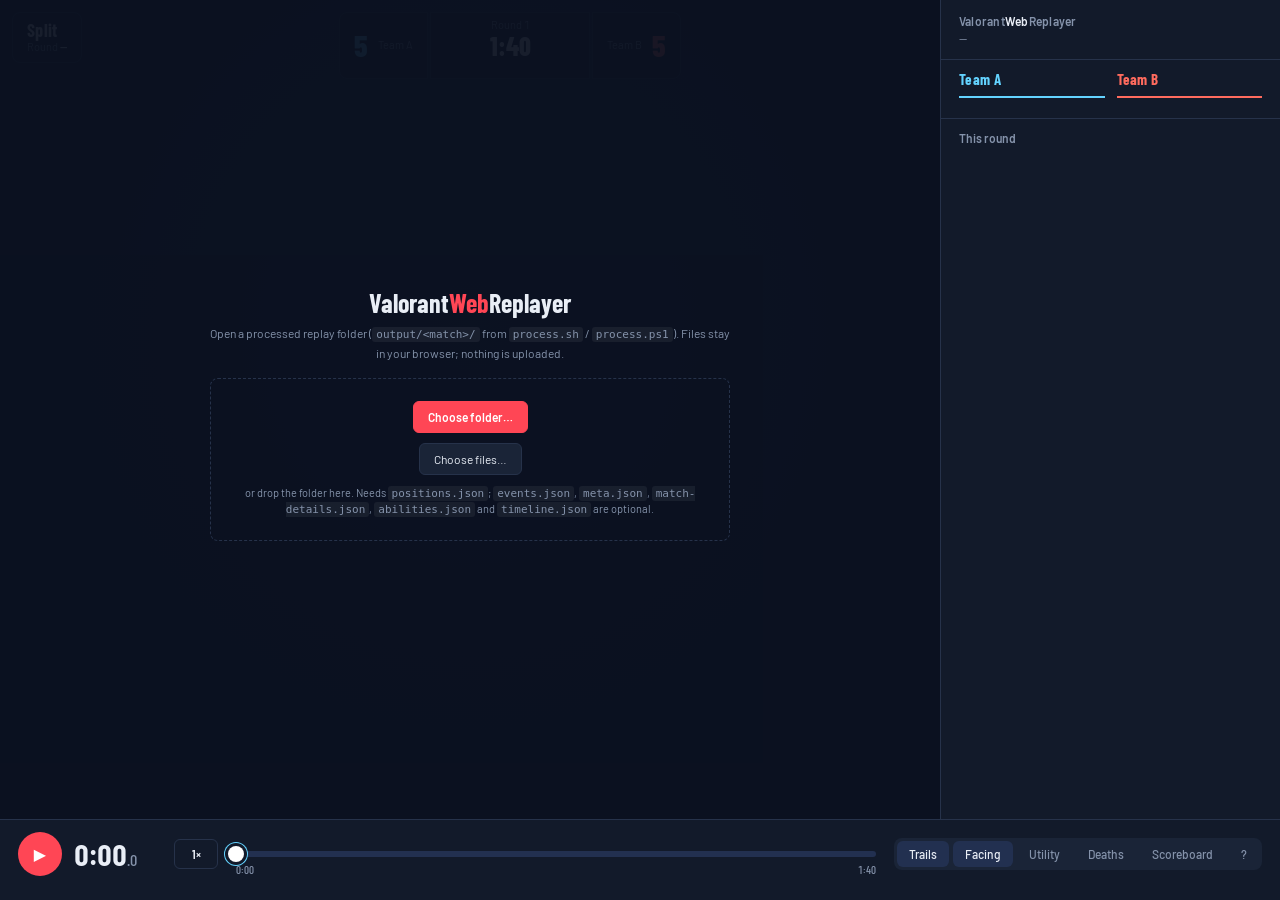
==== commit 3eb8f957: "Scoreboard, kill lines, plant site, deaths layer" ====
--- a/index.html
+++ b/index.html
@@ -30,6 +30,7 @@
     --body: "Barlow", -apple-system, BlinkMacSystemFont, Inter, system-ui, sans-serif;
   }
   * { box-sizing: border-box; }
+  [hidden] { display: none !important; }
   html, body { margin: 0; height: 100%; background: var(--bg); color: var(--text);
     font: 13px/1.4 var(--body); -webkit-font-smoothing: antialiased; overflow: hidden; }
   .app { display: grid; grid-template-columns: 1fr 340px; grid-template-rows: 1fr auto; height: 100vh; }
@@ -225,6 +226,32 @@
   .summary .rows span:last-child { color: var(--muted); }
   .summary .who.a { color: var(--team-a); font-weight: 600; } .summary .who.b { color: var(--team-b); font-weight: 600; }
 
+  /* ── Scoreboard overlay ───────────────────────────────────────────────── */
+  .board { position: absolute; inset: 64px 24px 24px; z-index: 8; overflow: auto; padding: 18px 22px;
+    background: rgba(11,18,32,0.94); border: 1px solid var(--line); border-radius: 12px;
+    backdrop-filter: blur(16px); -webkit-backdrop-filter: blur(16px); }
+  .board h3 { margin: 0 0 12px; font: 700 20px/1 var(--display); display: flex; align-items: baseline; gap: 12px; }
+  .board h3 .a { color: var(--team-a); } .board h3 .b { color: var(--team-b); }
+  .board table { width: 100%; border-collapse: collapse; font-variant-numeric: tabular-nums; margin-bottom: 14px; }
+  .board th { font: 600 11px var(--body); color: var(--muted); text-align: right; padding: 4px 8px; }
+  .board th:first-child, .board td:first-child { text-align: left; }
+  .board td { padding: 5px 8px; text-align: right; font: 600 15px var(--display); border-top: 1px solid var(--line); }
+  .board td:first-child { font: 600 13px var(--body); display: flex; align-items: center; gap: 8px; }
+  .board td img { width: 24px; height: 24px; border-radius: 5px; }
+  .board tr.a td:first-child { box-shadow: inset 3px 0 0 var(--team-a); padding-left: 10px; }
+  .board tr.b td:first-child { box-shadow: inset 3px 0 0 var(--team-b); padding-left: 10px; }
+  .board td.best { color: var(--spike); }
+  .board .econ { display: grid; grid-template-columns: 70px 1fr; gap: 6px 10px; align-items: end; }
+  .board .econ .lbl { font-size: 11px; color: var(--muted); align-self: center; }
+  .board .bars { display: grid; grid-auto-flow: column; grid-auto-columns: 1fr; gap: 3px; height: 64px; align-items: end; }
+  .board .bars .col { display: flex; gap: 1px; align-items: end; height: 100%; }
+  .board .bars .col i { flex: 1; border-radius: 2px 2px 0 0; min-height: 2px; }
+  .board .bars .col i.a { background: var(--team-a); } .board .bars .col i.b { background: var(--team-b); }
+  .board .bars .col.cur i { outline: 1px solid var(--text); }
+  .board .rn { display: grid; grid-auto-flow: column; grid-auto-columns: 1fr; gap: 3px; font: 500 10px var(--display); color: var(--muted); text-align: center; }
+  .board .rn span.a { color: var(--team-a); } .board .rn span.b { color: var(--team-b); }
+  .board .note { color: var(--muted); font-size: 11px; margin-top: 10px; }
+
   /* ── Loading / folder picker ──────────────────────────────────────────── */
   .loading { position: absolute; inset: 0; display: flex; align-items: center; justify-content: center;
     background: rgba(11,18,32,0.94); z-index: 10; font-size: 13px; color: var(--muted); flex-direction: column; gap: 12px; }
@@ -273,6 +300,7 @@
       </div>
     </div>
     <div class="caption" id="caption" hidden></div>
+    <div class="board" id="board" hidden></div>
     <div class="summary" id="summary" hidden></div>
     <div class="loading" id="loading">
       <div id="ld-msg">loading…</div>
@@ -333,6 +361,7 @@
       <button id="arrows" class="on" title="Where each player is looking">Facing</button>
       <button id="util">Utility</button>
       <button id="deaths" title="Keep every death this round on the map">Deaths</button>
+      <button id="board-btn" title="Match scoreboard (Tab)">Scoreboard</button>
       <button id="keys" title="Keyboard shortcuts (?)" aria-label="Keyboard shortcuts">?</button>
     </div>
     <div class="keys" id="keys-pop" hidden>
@@ -340,6 +369,7 @@
       <div><kbd>←</kbd> <kbd>→</kbd> Back or forward 5 s (<kbd>Shift</kbd> 1 s)</div>
       <div><kbd>[</kbd> <kbd>]</kbd> Previous or next round</div>
       <div><kbd>1</kbd>–<kbd>5</kbd> Speed 0.5× to 8×</div>
+      <div><kbd>Tab</kbd> Match scoreboard</div>
       <div><kbd>Esc</kbd> Stop following a player</div>
       <div class="hint">Click a player to follow them. The address bar always links to the current moment.</div>
     </div>
@@ -2084,6 +2114,23 @@
       }
     }
 
+    // === Kill lines: killer → victim for a second after each kill ============
+    for (const kk of realKills) {
+      if (kk.round !== curRoundIdx) continue;
+      const dt = tBomb - kk.bombSec;
+      if (dt < 0 || dt > 1.2) continue;
+      const kl = kk.playerLocations.find(pl => pl.subject === kk.killer);
+      if (!kl) continue;
+      const a0 = project(kl.location.x, kl.location.y), a1 = project(kk.vx, kk.vy);
+      const killerP = mdPlayers.find(p => p.subject === kk.killer);
+      const k = 1 - dt / 1.2;
+      ctx.globalAlpha = k;
+      ctx.strokeStyle = killerP?.teamId === 'Blue' ? '#63d3ff' : '#ff6b5e';
+      ctx.lineWidth = 2;
+      ctx.beginPath(); ctx.moveTo(a0.x, a0.y); ctx.lineTo(a1.x, a1.y); ctx.stroke();
+      ctx.globalAlpha = 1;
+    }
+
     // === Deaths layer: every death so far this round stays on the map ========
     if (deathsOn) {
       for (const kk of realKills) {
@@ -2508,7 +2555,9 @@
       hud.tag.classList.add('win-' + sideOf(rr.winningTeam));
     } else if (plantSec !== null && sec >= plantSec) {
       const left = defuseSec !== null && sec >= defuseSec ? 0 : SPIKE_SEC - (sec - plantSec);
-      hud.phase.textContent = defuseSec !== null && sec >= defuseSec ? `Round ${curRoundIdx + 1}, spike defused` : `Round ${curRoundIdx + 1}, spike planted`;
+      const site = rr.plantLocation ? calloutAt(rr.plantLocation.x, rr.plantLocation.y) : '';
+      hud.phase.textContent = defuseSec !== null && sec >= defuseSec ? `Round ${curRoundIdx + 1}, spike defused`
+        : `Round ${curRoundIdx + 1}, spike planted${site ? ' at ' + site : ''}`;
       hud.clock.textContent = left > 0 ? left.toFixed(1) : '0.0';
       hud.clock.classList.add(left <= 10 && left > 0 ? 'urgent' : 'spike');
       hud.tag.textContent = '';
@@ -2609,6 +2658,78 @@
     requestAnimationFrame(loop);
   }
 
+  // === Scoreboard: match-wide stats per player =============================
+  // ADR and HS% come from timeline.json hits (HS% = headshot share of hits
+  // on bodies, head + body + legs); first bloods and clutches from the round
+  // story.
+  const boardEl = document.getElementById('board');
+  function paintBoard() {
+    const players = mdPlayers.slice().sort((a, b) => (a.teamId === b.teamId ? (b.stats?.kills ?? 0) - (a.stats?.kills ?? 0) : a.teamId === 'Blue' ? -1 : 1));
+    const nRounds = rounds.length;
+    const dmg = {}, hits = {}, heads = {}, fb = {}, clutch = {};
+    if (TL) for (const d of timeline.damage) {
+      const att = timeline.players[d[2]], vic = timeline.players[d[1]]; if (!att || att === vic) continue;
+      const at = playerBySubject.get(att)?.teamId, vt = playerBySubject.get(vic)?.teamId; if (!at || at === vt) continue;
+      dmg[att] = (dmg[att] || 0) + d[3];
+      if (d[4] <= 2) { hits[att] = (hits[att] || 0) + 1; if (d[4] === 1) heads[att] = (heads[att] || 0) + 1; }
+    }
+    roundKills.forEach((ks, ri) => {
+      const first = ks.slice().sort((a, b) => a.roundTimeSec - b.roundTimeSec)[0];
+      if (first?.killer) fb[first.killer] = (fb[first.killer] || 0) + 1;
+      const rr = realRounds[ri]; const story = roundStory[ri];
+      if (story?.clutch && rr?.winningTeam) {
+        // The clutcher: the winning side's last player alive.
+        const w = rr.winningTeam; const alive = new Set(mdPlayers.filter(p => p.teamId === w).map(p => p.subject));
+        for (const k of ks) alive.delete(k.victim);
+        if (alive.size === 1) { const c = [...alive][0]; clutch[c] = (clutch[c] || 0) + 1; }
+      }
+    });
+    const rows = players.map(p => {
+      const sub = p.subject;
+      return { p, k: p.stats?.kills ?? 0, d: p.stats?.deaths ?? 0, a: p.stats?.assists ?? 0,
+        adr: TL ? Math.round((dmg[sub] || 0) / nRounds) : null,
+        hs: TL && hits[sub] ? Math.round(100 * (heads[sub] || 0) / hits[sub]) : null,
+        fb: fb[sub] || 0, cl: clutch[sub] || 0 };
+    });
+    const best = key => Math.max(...rows.map(r => r[key] ?? -1));
+    const b = { k: best('k'), adr: best('adr'), hs: best('hs'), fb: best('fb'), cl: best('cl') };
+    const cell = (r, key, fmt = v => v) => `<td class="${r[key] != null && r[key] === b[key] && r[key] > 0 ? 'best' : ''}">${r[key] == null ? '–' : fmt(r[key])}</td>`;
+    const score = { Blue: 0, Red: 0 };
+    for (const rr of realRounds) if (rr?.winningTeam) score[rr.winningTeam]++;
+    let html = `<h3><span class="a">Team A ${score.Blue}</span><span class="b">${score.Red} Team B</span></h3>
+      <table><thead><tr><th>Player</th><th>K</th><th>D</th><th>A</th><th>+/−</th><th>ADR</th><th>HS%</th><th>First bloods</th><th>Clutches</th></tr></thead><tbody>`;
+    for (const r of rows) {
+      const a = agentMeta(r.p.characterId);
+      html += `<tr class="${sideOf(r.p.teamId)}"><td><img src="${a.icon || ''}" alt="">${a.name}</td>${cell(r, 'k')}<td>${r.d}</td><td>${r.a}</td>
+        <td>${r.k - r.d > 0 ? '+' : ''}${r.k - r.d}</td>${cell(r, 'adr')}${cell(r, 'hs', v => v + '%')}${cell(r, 'fb')}${cell(r, 'cl')}</tr>`;
+    }
+    html += `</tbody></table>`;
+    // Team credits at the start of each round (from the previous round's end).
+    if (TL) {
+      const bank = rounds.map((_, ri) => {
+        const t = { Blue: 0, Red: 0 };
+        for (const p of mdPlayers) {
+          const i = TL.idxOfSubject.get(p.subject); if (i === undefined) continue;
+          const c = TL.creditsAt(i, ri, firstOfHalf.has(ri)); if (c != null) t[p.teamId] += c;
+        }
+        return t;
+      });
+      const max = Math.max(1, ...bank.map(t => Math.max(t.Blue, t.Red)));
+      html += `<div class="econ"><div class="lbl">Credits at round start</div><div class="bars">${bank.map((t, ri) =>
+        `<div class="col ${ri === curRoundIdx ? 'cur' : ''}" title="Round ${ri + 1}: Team A ${t.Blue.toLocaleString('en-US')}, Team B ${t.Red.toLocaleString('en-US')}"><i class="a" style="height:${100 * t.Blue / max}%"></i><i class="b" style="height:${100 * t.Red / max}%"></i></div>`).join('')}</div>
+        <div></div><div class="rn">${rounds.map((_, ri) => { const w = realRounds[ri]?.winningTeam; return `<span class="${w ? sideOf(w) : ''}">${ri + 1}</span>`; }).join('')}</div></div>
+        <div class="note">Health, ADR and HS% are rebuilt from hits in the replay; armor and heals aren't recorded, so health is approximate.</div>`;
+    }
+    boardEl.innerHTML = html;
+  }
+  function toggleBoard(show) {
+    const on = show ?? boardEl.hidden;
+    if (on) paintBoard();
+    boardEl.hidden = !on;
+    document.getElementById('board-btn').classList.toggle('on', on);
+  }
+  document.getElementById('board-btn').addEventListener('click', () => toggleBoard());
+
   // Keyboard: space play/pause, ←/→ 5 s (shift: 1 s), [ ] rounds, 1–5 speed.
   const SPEEDS = [0.5, 1, 2, 4, 8];
   function togglePlay() { playBtn.click(); }
@@ -2621,8 +2742,9 @@
       case 'ArrowRight': e.preventDefault(); holdUntil = 0; setVirtualSec(virtualSec + step); break;
       case '[': applyRound(curRoundIdx - 1); break;
       case ']': applyRound(curRoundIdx + 1); break;
-      case 'Escape': if (!keysPop.hidden) keysPop.hidden = true; else setFocus(null); break;
+      case 'Escape': if (!keysPop.hidden) keysPop.hidden = true; else if (!boardEl.hidden) toggleBoard(false); else setFocus(null); break;
       case '?': keysPop.hidden = !keysPop.hidden; break;
+      case 'Tab': e.preventDefault(); toggleBoard(); break;
       default:
         if (/^[1-5]$/.test(e.key)) { speed = SPEEDS[+e.key - 1]; speedBtn.textContent = speed + '×'; }
     }
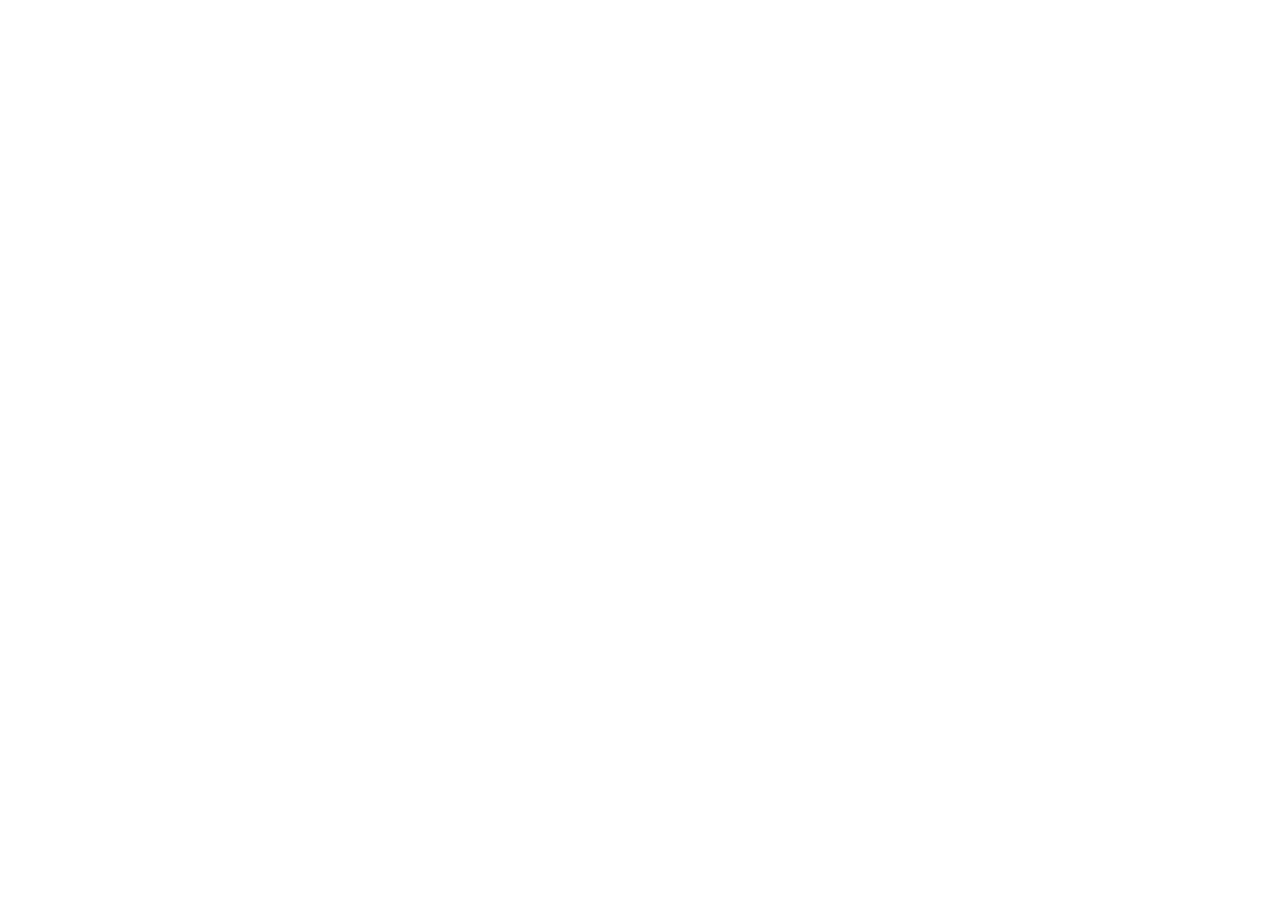
==== commit aedc0413: "Area control on by default" ====
--- a/index.html
+++ b/index.html
@@ -1,2796 +1,14 @@
 <!doctype html>
-<html lang="en">
+<html lang="ja">
 <head>
-<meta charset="utf-8">
-<title>ValorantWebReplayer</title>
-<link rel="preconnect" href="https://fonts.googleapis.com">
-<link href="https://fonts.googleapis.com/css2?family=Barlow+Condensed:wght@500;600;700;800&family=Barlow:wght@400;500;600;700&display=swap" rel="stylesheet">
-<style>
-  /* Ink-navy base (VALORANT's own UI is navy + red), two team hues, one warm
-     signal for the spike. Condensed display type for anything numeric. */
-  :root {
-    color-scheme: dark;
-    --bg: #0b1220;
-    --bg-2: #0e1626;
-    --panel: #121a2a;
-    --panel-2: #1a2437;
-    --panel-3: #223050;
-    --line: #26324a;
-    --text: #e9eef6;
-    --muted: #8593ab;
-    --accent: #ff4655;
-    --team-a: #63d3ff;
-    --team-b: #ff6b5e;
-    --team-a-dim: rgba(99,211,255,0.16);
-    --team-b-dim: rgba(255,107,94,0.16);
-    --kill: #ff4655;
-    --spike: #ffb84a;
-    --ult: #c47bff;
-    --display: "Barlow Condensed", "Arial Narrow", -apple-system, sans-serif;
-    --body: "Barlow", -apple-system, BlinkMacSystemFont, Inter, system-ui, sans-serif;
-  }
-  * { box-sizing: border-box; }
-  [hidden] { display: none !important; }
-  html, body { margin: 0; height: 100%; background: var(--bg); color: var(--text);
-    font: 13px/1.4 var(--body); -webkit-font-smoothing: antialiased; overflow: hidden; }
-  .app { display: grid; grid-template-columns: 1fr 340px; grid-template-rows: 1fr auto; height: 100vh; }
-  .stage { position: relative; overflow: hidden; background: var(--bg-2);
-    background-image: radial-gradient(ellipse at 50% 40%, #142038 0%, var(--bg-2) 70%); }
-  canvas { display: block; width: 100%; height: 100%; cursor: crosshair; }
-  button { font-family: inherit; cursor: pointer; }
-  :focus-visible { outline: 2px solid var(--team-a); outline-offset: 2px; }
-
-  /* ── Sidebar: match header, roster, feed ─────────────────────────────── */
-  .sidebar { background: var(--panel); border-left: 1px solid var(--line);
-    display: flex; flex-direction: column; min-height: 0; overflow: hidden; }
-  .sb-head { padding: 14px 18px 12px; border-bottom: 1px solid var(--line); display: grid;
-    grid-template-columns: 1fr auto; gap: 2px 12px; align-items: center; }
-  .sb-head h1 { margin: 0; font: 600 12px/1.2 var(--body); letter-spacing: 0.02em; color: var(--muted); }
-  .sb-head h1 span { color: var(--text); }
-  .sb-head .back { grid-column: 2; grid-row: 1; color: var(--muted); font-size: 11px; text-decoration: none; display: none; }
-  .sb-head .back:hover { color: var(--text); }
-  .sb-head .sub { grid-column: 1 / -1; color: var(--muted); font-size: 12px; }
-  .scoreline { display: inline-flex; align-items: baseline; gap: 6px; font-family: var(--display);
-    font-size: 26px; font-weight: 700; line-height: 1; margin-right: 10px; font-variant-numeric: tabular-nums; }
-  .scoreline .a { color: var(--team-a); } .scoreline .b { color: var(--team-b); }
-  .scoreline .sep { color: var(--line); font-weight: 500; }
-
-  .sb-section { padding: 12px 18px; border-bottom: 1px solid var(--line); }
-  .sb-section h2 { margin: 0 0 8px; font: 600 12px/1.2 var(--body); color: var(--muted); }
-
-  .teams { display: grid; grid-template-columns: 1fr 1fr; gap: 12px; }
-  .team h3 { margin: 0 0 8px; font: 700 15px/1 var(--display); letter-spacing: 0.02em; padding-bottom: 6px;
-    border-bottom: 2px solid; }
-  .team.a h3 { color: var(--team-a); border-color: var(--team-a); }
-  .team.b h3 { color: var(--team-b); border-color: var(--team-b); }
-  .prow { display: grid; grid-template-columns: 30px 1fr; gap: 8px; align-items: center;
-    padding: 4px 0; font-size: 11px; cursor: default; transition: opacity 0.2s; }
-  .prow .agent-ico { width: 30px; height: 30px; border-radius: 6px; object-fit: cover; background: var(--panel-2); display: block; }
-  .team.a .prow .agent-ico { box-shadow: inset 0 0 0 1px var(--team-a-dim); }
-  .team.b .prow .agent-ico { box-shadow: inset 0 0 0 1px var(--team-b-dim); }
-  .prow .p-meta { min-width: 0; }
-  .prow .p-name { font-weight: 600; color: var(--text); font-size: 12px; white-space: nowrap; overflow: hidden; text-overflow: ellipsis; }
-  .prow .p-kda { color: var(--muted); font-size: 11px; font-variant-numeric: tabular-nums; }
-  .prow .p-loc { color: var(--muted); font-size: 10.5px; white-space: nowrap; overflow: hidden; text-overflow: ellipsis; }
-  .prow { align-items: start; padding: 6px 0; }
-  .prow .p-line { display: flex; align-items: center; justify-content: space-between; gap: 6px; min-width: 0; }
-  .prow .p-line .p-name { min-width: 0; }
-  .prow .wpn { height: 16px; width: 56px; object-fit: contain; object-position: right center; opacity: 0.95; filter: brightness(1.6); flex: none; }
-  .prow .cr { font: 600 12px var(--display); color: var(--muted); font-variant-numeric: tabular-nums; flex: none; }
-  .prow .p-status { margin-top: 4px; gap: 6px; }
-  .prow .p-hp { flex: 1; height: 3px; border-radius: 2px; background: var(--panel-3); overflow: hidden; }
-  .prow .p-hp i { display: block; height: 100%; width: 100%; transition: width 0.15s; }
-  .team.a .prow .p-hp i { background: var(--team-a); } .team.b .prow .p-hp i { background: var(--team-b); }
-  .prow .p-hp i.low { background: var(--spike) !important; } .prow .p-hp i.crit { background: var(--accent) !important; }
-  .prow .ult { display: inline-flex; gap: 2px; flex: none; }
-  .prow .ult i { width: 3px; height: 7px; border-radius: 1px; background: var(--panel-3); }
-  .prow .ult i.on { background: var(--ult); }
-  .prow .ult.ready i { background: var(--ult); box-shadow: 0 0 5px var(--ult); }
-  .team h3 small { display: block; margin-top: 3px; font: 500 11px var(--body); color: var(--muted); letter-spacing: 0; }
-  .prow { cursor: pointer; border-radius: 6px; }
-  .prow:hover { background: rgba(255,255,255,0.03); }
-  .prow.focus { background: var(--panel-2); box-shadow: inset 2px 0 0 var(--text); }
-  .prow.dead { opacity: 0.4; }
-  .prow.dead .agent-ico { filter: grayscale(1); }
-
-  .feed { flex: 1; min-height: 0; overflow-y: auto; }
-  .feed::-webkit-scrollbar { width: 6px; }
-  .feed::-webkit-scrollbar-thumb { background: var(--line); border-radius: 3px; }
-  .frow { display: grid; grid-template-columns: 40px 1fr auto; gap: 8px; padding: 5px 8px; margin: 0 -8px;
-    font-size: 11.5px; align-items: center; border-radius: 6px; }
-  .frow .t { color: var(--muted); font-variant-numeric: tabular-nums; font-family: var(--display); font-size: 13px; }
-  .frow .ic { width: 18px; height: 18px; display: inline-flex; align-items: center; justify-content: center; border-radius: 4px; font-size: 11px; }
-  .frow.kill .ic { background: rgba(255,70,85,0.15); color: var(--kill); }
-  .frow.spike .ic { background: rgba(255,184,74,0.15); color: var(--spike); }
-  .frow.ult .ic { background: rgba(196,123,255,0.15); color: var(--ult); }
-  .frow.cur { background: var(--panel-2); }
-  .frow .fw { height: 12px; vertical-align: -1px; margin: 0 4px; filter: brightness(1.5); }
-  .frow .a { color: var(--team-a); } .frow .b { color: var(--team-b); }
-  .frow { cursor: pointer; }
-  .frow:hover { background: rgba(255,255,255,0.03); }
-
-  /* ── Deck: transport, timeline and the round strip, full width ───────── */
-  .deck { grid-column: 1 / -1; background: var(--panel); border-top: 1px solid var(--line);
-    display: grid; grid-template-columns: auto 1fr auto; grid-template-rows: auto auto; gap: 10px 18px;
-    padding: 12px 18px 14px; align-items: center; }
-  .transport { display: flex; align-items: center; gap: 12px; }
-  .transport .play { width: 44px; height: 44px; border-radius: 50%; border: 0; background: var(--accent); color: #fff;
-    font-size: 16px; display: grid; place-items: center; transition: transform 0.12s, background 0.12s; }
-  .transport .play:hover { background: #ff5b68; transform: scale(1.04); }
-  .transport .clock { font-family: var(--display); font-size: 30px; font-weight: 700; line-height: 1; font-variant-numeric: tabular-nums; min-width: 88px; }
-  .transport .clock .ms { font-size: 16px; color: var(--muted); font-weight: 500; }
-  .transport .speed { border: 1px solid var(--line); background: transparent; color: var(--text); border-radius: 6px;
-    padding: 6px 10px; font: 600 13px var(--display); min-width: 44px; }
-  .transport .speed:hover { border-color: var(--muted); }
-
-  .tl { position: relative; height: 40px; --p: 0%; }
-  .tl .track { position: absolute; left: 0; right: 0; top: 17px; height: 6px; border-radius: 3px; background: var(--panel-3); }
-  .tl .fill { position: absolute; left: 0; top: 17px; height: 6px; width: var(--p); border-radius: 3px;
-    background: linear-gradient(90deg, var(--team-a), #9ee9ff); }
-  .tl .marks { position: absolute; left: 0; right: 0; top: 0; height: 40px; pointer-events: none; }
-  .tl .marks i { position: absolute; top: 9px; width: 2px; height: 22px; transform: translateX(-1px); border-radius: 1px; opacity: 0.9; }
-  .tl .marks i.a { background: var(--team-a); } .tl .marks i.b { background: var(--team-b); }
-  .tl .marks i.spike, .tl .marks i.defuse { top: 6px; width: 10px; height: 10px; border-radius: 50%; transform: translateX(-5px); }
-  .tl .marks i.spike { background: var(--spike); box-shadow: 0 0 0 3px rgba(255,184,74,0.25); }
-  .tl .marks i.defuse { background: #fff; box-shadow: 0 0 0 3px rgba(255,255,255,0.2); }
-  .tl .marks i.zone { top: 17px; height: 6px; width: auto; transform: none; border-radius: 3px; background: rgba(255,184,74,0.35); }
-  .tl input[type="range"] { position: absolute; inset: 0; width: 100%; height: 100%; margin: 0; opacity: 0; cursor: pointer; }
-  .tl .thumb { position: absolute; top: 12px; left: var(--p); width: 16px; height: 16px; border-radius: 50%; transform: translateX(-8px);
-    background: #fff; box-shadow: 0 0 0 3px var(--panel), 0 0 0 4px var(--team-a); pointer-events: none; }
-  .tl .ends { position: absolute; left: 0; right: 0; bottom: -2px; display: flex; justify-content: space-between;
-    font: 500 11px var(--display); color: var(--muted); font-variant-numeric: tabular-nums; }
-
-  .layers { display: flex; gap: 4px; padding: 3px; border-radius: 8px; background: var(--panel-2); }
-  .layers button { border: 0; background: transparent; color: var(--muted); border-radius: 6px; padding: 6px 12px;
-    font: 500 12px var(--body); transition: background 0.12s, color 0.12s; }
-  .layers button:hover { color: var(--text); }
-  .layers button.on { background: var(--panel-3); color: var(--text); }
-  .deck { position: relative; }
-  .keys { position: absolute; right: 18px; bottom: calc(100% + 8px); z-index: 20; width: 300px; padding: 12px 14px;
-    background: var(--panel-2); border: 1px solid var(--line); border-radius: 10px; display: grid; gap: 7px; font-size: 12px;
-    box-shadow: 0 12px 32px rgba(0,0,0,0.45); }
-  .keys kbd { display: inline-block; min-width: 20px; padding: 1px 6px; border-radius: 4px; background: var(--panel-3);
-    border: 1px solid var(--line); font: 600 11px var(--body); text-align: center; color: var(--text); }
-  .keys .hint { color: var(--muted); font-size: 11px; margin-top: 2px; }
-
-  /* Round strip: one row per half, the winner painted into each chip */
-  .rounds { grid-column: 1 / -1; display: flex; flex-direction: column; gap: 6px; }
-  .half { display: grid; grid-template-columns: 76px 1fr; gap: 12px; align-items: center; }
-  .half .hl { font: 600 12px var(--body); color: var(--muted); display: flex; flex-direction: column; line-height: 1.2; }
-  .half .hl b { font: 700 15px var(--display); color: var(--text); font-variant-numeric: tabular-nums; }
-  .half .hl b .a { color: var(--team-a); } .half .hl b .b { color: var(--team-b); }
-  .half .chips { display: grid; grid-template-columns: repeat(12, minmax(0, 1fr)); gap: 4px; }
-  .rounds button.chip { position: relative; height: 34px; border: 1px solid transparent; border-radius: 6px; background: var(--panel-2);
-    color: var(--text); font: 600 14px var(--display); font-variant-numeric: tabular-nums; padding: 0 0 0 8px; text-align: left;
-    display: flex; align-items: center; justify-content: space-between; overflow: hidden; transition: background 0.12s, border-color 0.12s; }
-  .rounds button.chip::before { content: ""; position: absolute; left: 0; top: 0; bottom: 0; width: 3px; background: var(--line); }
-  .rounds button.chip.win-a { background: var(--team-a-dim); } .rounds button.chip.win-a::before { background: var(--team-a); }
-  .rounds button.chip.win-b { background: var(--team-b-dim); } .rounds button.chip.win-b::before { background: var(--team-b); }
-  .rounds button.chip:hover { border-color: var(--muted); }
-  .rounds button.chip.active { border-color: var(--text); background: var(--panel-3); }
-  .rounds button.chip .how { font-size: 11px; color: var(--muted); padding-right: 7px; font-family: var(--body); }
-  .rounds button.chip.win-a .how { color: var(--team-a); } .rounds button.chip.win-b .how { color: var(--team-b); }
-  .rounds button.chip .how svg { width: 12px; height: 12px; display: block; fill: currentColor; }
-
-  /* ── HUD over the map ─────────────────────────────────────────────────── */
-  .topbar { position: absolute; top: 12px; left: 12px; right: 12px; display: flex; flex-wrap: wrap; align-items: flex-start; gap: 10px; z-index: 5; pointer-events: none; }
-  .legend { background: rgba(11,18,32,0.8); backdrop-filter: blur(12px); -webkit-backdrop-filter: blur(12px);
-    padding: 8px 14px; border-radius: 8px; border: 1px solid var(--line); font-size: 11px; color: var(--muted); }
-  .legend .map-name { font: 700 18px/1 var(--display); color: var(--text); letter-spacing: 0.02em; }
-  .legend b { color: var(--text); font-weight: 600; }
-  .legend .bounds { display: none; }
-  .hud { flex: 1; min-width: max-content; display: flex; justify-content: center; align-items: stretch; gap: 2px; font-variant-numeric: tabular-nums; }
-  .hud > div { background: rgba(11,18,32,0.82); backdrop-filter: blur(12px); -webkit-backdrop-filter: blur(12px); border: 1px solid var(--line); }
-  .hud .alive { display: flex; align-items: center; gap: 10px; padding: 6px 14px; border-radius: 8px 0 0 8px; }
-  .hud .alive.b { border-radius: 0 8px 8px 0; }
-  .hud .alive b { font: 800 30px/1 var(--display); }
-  .hud .alive span { font-size: 11px; color: var(--muted); line-height: 1.25; }
-  .hud .alive span small { display: block; font-size: 10px; color: var(--text); opacity: 0.8; }
-  .hud .alive.a b { color: var(--team-a); } .hud .alive.b b { color: var(--team-b); }
-  .hud .center { text-align: center; padding: 4px 18px; min-width: 160px; white-space: nowrap; }
-  .hud .phase { font-size: 11px; color: var(--muted); }
-  .hud .clock { font: 800 26px/1.05 var(--display); }
-  .hud .clock.win-a, .hud .clock.win-b { font-size: 20px; letter-spacing: 0.02em; padding-top: 2px; }
-  .hud .clock.win-a { color: var(--team-a); } .hud .clock.win-b { color: var(--team-b); }
-  .hud .clock.spike { color: var(--spike); }
-  .hud .clock.urgent { color: var(--accent); animation: pulse 0.6s steps(2) infinite; }
-  .hud .tag { font: 700 12px var(--display); letter-spacing: 0.06em; min-height: 14px; color: var(--spike); }
-  .hud .tag.win-a { color: var(--team-a); } .hud .tag.win-b { color: var(--team-b); }
-  @keyframes pulse { 50% { opacity: 0.35; } }
-  @media (prefers-reduced-motion: reduce) { .hud .clock.urgent, .caption.fresh, .summary { animation: none; } }
-
-  .caption { position: absolute; left: 50%; bottom: 16px; transform: translateX(-50%); max-width: min(720px, 92%);
-    padding: 8px 16px; border-radius: 8px; background: rgba(11,18,32,0.88); border: 1px solid var(--line);
-    backdrop-filter: blur(12px); -webkit-backdrop-filter: blur(12px); font-size: 14px; z-index: 5; pointer-events: none; text-align: center; line-height: 1.35; }
-  .caption.fresh { animation: capin 0.25s ease-out; }
-  @keyframes capin { from { transform: translate(-50%, 8px); opacity: 0; } }
-  .caption .who { font-weight: 700; }
-  .caption .who.a { color: var(--team-a); } .caption .who.b { color: var(--team-b); }
-  .caption .badge { display: inline-block; margin-left: 8px; padding: 1px 7px; border-radius: 4px; font: 700 11px var(--display);
-    letter-spacing: 0.06em; background: var(--accent); color: #fff; vertical-align: 1px; }
-  .caption .badge.gold { background: var(--spike); color: #1a1200; }
-  .caption .badge.dim { background: var(--panel-3); color: var(--text); }
-  .caption .loc { color: var(--muted); }
-  .caption .wicon { height: 16px; vertical-align: -3px; margin: 0 6px; filter: brightness(1.5); }
-
-  .summary { position: absolute; left: 50%; top: 50%; transform: translate(-50%, -50%); width: min(420px, 90%);
-    padding: 18px 22px; border-radius: 12px; background: rgba(11,18,32,0.92); border: 1px solid var(--line);
-    backdrop-filter: blur(16px); -webkit-backdrop-filter: blur(16px); z-index: 6; pointer-events: none; animation: capin 0.3s ease-out; }
-  .summary h3 { margin: 0; font: 800 30px/1 var(--display); letter-spacing: 0.01em; }
-  .summary h3.a { color: var(--team-a); } .summary h3.b { color: var(--team-b); }
-  .summary .why { color: var(--muted); font-size: 12px; margin: 4px 0 12px; }
-  .summary .score { font: 700 22px/1 var(--display); margin-bottom: 12px; font-variant-numeric: tabular-nums; }
-  .summary .score .a { color: var(--team-a); } .summary .score .b { color: var(--team-b); }
-  .summary .rows { display: grid; gap: 5px; font-size: 12px; }
-  .summary .rows div { display: flex; justify-content: space-between; gap: 12px; }
-  .summary .rows span:last-child { color: var(--muted); }
-  .summary .who.a { color: var(--team-a); font-weight: 600; } .summary .who.b { color: var(--team-b); font-weight: 600; }
-
-  /* ── Scoreboard overlay ───────────────────────────────────────────────── */
-  .board { position: absolute; inset: 64px 24px 24px; z-index: 8; overflow: auto; padding: 18px 22px;
-    background: rgba(11,18,32,0.94); border: 1px solid var(--line); border-radius: 12px;
-    backdrop-filter: blur(16px); -webkit-backdrop-filter: blur(16px); }
-  .board h3 { margin: 0 0 12px; font: 700 20px/1 var(--display); display: flex; align-items: baseline; gap: 12px; }
-  .board h3 .a { color: var(--team-a); } .board h3 .b { color: var(--team-b); }
-  .board table { width: 100%; border-collapse: collapse; font-variant-numeric: tabular-nums; margin-bottom: 14px; }
-  .board th { font: 600 11px var(--body); color: var(--muted); text-align: right; padding: 4px 8px; }
-  .board th:first-child, .board td:first-child { text-align: left; }
-  .board td { padding: 5px 8px; text-align: right; font: 600 15px var(--display); border-top: 1px solid var(--line); }
-  .board td:first-child { font: 600 13px var(--body); display: flex; align-items: center; gap: 8px; }
-  .board td img { width: 24px; height: 24px; border-radius: 5px; }
-  .board tr.a td:first-child { box-shadow: inset 3px 0 0 var(--team-a); padding-left: 10px; }
-  .board tr.b td:first-child { box-shadow: inset 3px 0 0 var(--team-b); padding-left: 10px; }
-  .board td.best { color: var(--spike); }
-  .board .econ { display: grid; grid-template-columns: 70px 1fr; gap: 6px 10px; align-items: end; }
-  .board .econ .lbl { font-size: 11px; color: var(--muted); align-self: center; }
-  .board .bars { display: grid; grid-auto-flow: column; grid-auto-columns: 1fr; gap: 3px; height: 64px; align-items: end; }
-  .board .bars .col { display: flex; gap: 1px; align-items: end; height: 100%; }
-  .board .bars .col i { flex: 1; border-radius: 2px 2px 0 0; min-height: 2px; }
-  .board .bars .col i.a { background: var(--team-a); } .board .bars .col i.b { background: var(--team-b); }
-  .board .bars .col.cur i { outline: 1px solid var(--text); }
-  .board .rn { display: grid; grid-auto-flow: column; grid-auto-columns: 1fr; gap: 3px; font: 500 10px var(--display); color: var(--muted); text-align: center; }
-  .board .rn span.a { color: var(--team-a); } .board .rn span.b { color: var(--team-b); }
-  .board .note { color: var(--muted); font-size: 11px; margin-top: 10px; }
-
-  /* ── Loading / folder picker ──────────────────────────────────────────── */
-  .loading { position: absolute; inset: 0; display: flex; align-items: center; justify-content: center;
-    background: rgba(11,18,32,0.94); z-index: 10; font-size: 13px; color: var(--muted); flex-direction: column; gap: 12px; }
-  .loading .bar { width: 200px; height: 3px; background: var(--line); border-radius: 2px; overflow: hidden; }
-  .loading .bar i { display: block; height: 100%; background: var(--team-a); width: 0%; transition: width 0.2s ease; }
-  .picker { max-width: 520px; width: calc(100% - 32px); text-align: center; color: var(--text); }
-  .picker h2 { margin: 0 0 8px; font: 700 26px/1 var(--display); }
-  .picker h2 span { color: var(--accent); }
-  .picker p { color: var(--muted); font-size: 12px; line-height: 1.5; margin: 0 0 16px; }
-  .picker code { font-size: 11px; background: rgba(255,255,255,0.06); padding: 1px 4px; border-radius: 3px; }
-  .picker .drop { border: 1px dashed var(--line); border-radius: 8px; padding: 22px 16px; display: flex; flex-direction: column; align-items: center; gap: 10px; }
-  .picker .drop.over { border-color: var(--team-a); background: var(--team-a-dim); }
-  .picker .hint { color: var(--muted); font-size: 11px; }
-  .picker button { border: 1px solid var(--line); background: var(--panel-2); color: var(--text); border-radius: 6px; padding: 8px 14px; font-size: 12px; }
-  .picker button.primary { background: var(--accent); border-color: var(--accent); color: #fff; font-weight: 600; }
-  .picker .matches { margin-top: 14px; display: flex; flex-direction: column; gap: 6px; text-align: left; }
-  .picker .matches button { display: flex; justify-content: space-between; gap: 12px; width: 100%; padding: 8px 12px; }
-  .picker .matches button span { color: var(--muted); font-size: 11px; }
-  .flash { position: absolute; pointer-events: none; }
-
-  @media (max-width: 900px) {
-    .app { grid-template-columns: 1fr 280px; }
-    .deck { grid-template-columns: auto 1fr; }
-    .layers { grid-column: 1 / -1; justify-self: start; }
-  }
-</style>
+  <meta charset="utf-8">
+  <meta name="viewport" content="width=device-width, initial-scale=1">
+  <title>Round Wise</title>
+  <meta name="description" content="VALORANT のリプレイ（.vrf）をブラウザで解析し、ラウンドを見返すチーム用の道具">
+  <script type="module" crossorigin src="/valorant-web-replayer-viewer/assets/index-DMCDX4pp.js"></script>
+  <link rel="stylesheet" crossorigin href="/valorant-web-replayer-viewer/assets/index-BaB0UwwM.css">
 </head>
 <body>
-<div class="app">
-  <div class="stage">
-    <canvas id="mini"></canvas>
-    <div class="topbar">
-      <div class="legend">
-        <div class="map-name" id="map-name">Split</div>
-        <div>Round <b id="rd">—</b> <span class="bounds" id="bounds"></span></div>
-      </div>
-      <!-- Live match state, updated every frame from the .vrf-derived data -->
-      <div class="hud" id="hud">
-        <div class="alive a"><b id="hud-alive-a">5</b><span id="hud-team-a">Team A</span></div>
-        <div class="center">
-          <div class="phase" id="hud-phase">Round 1</div>
-          <div class="clock" id="hud-clock">1:40</div>
-          <div class="tag" id="hud-tag"></div>
-        </div>
-        <div class="alive b"><span id="hud-team-b">Team B</span><b id="hud-alive-b">5</b></div>
-      </div>
-    </div>
-    <div class="caption" id="caption" hidden></div>
-    <div class="board" id="board" hidden></div>
-    <div class="summary" id="summary" hidden></div>
-    <div class="loading" id="loading">
-      <div id="ld-msg">loading…</div>
-      <div class="bar"><i id="ld-bar"></i></div>
-      <!-- Static hosting (GitHub Pages): no positions.json next to the page,
-           so the user supplies a processed output/<match>/ folder instead. -->
-      <div class="picker" id="picker" hidden>
-        <h2>Valorant<span>Web</span>Replayer</h2>
-        <p>Open a processed replay folder (<code>output/&lt;match&gt;/</code> from <code>process.sh</code> / <code>process.ps1</code>).
-          Files stay in your browser; nothing is uploaded.</p>
-        <div class="drop" id="drop">
-          <button class="primary" id="pickDir">Choose folder…</button>
-          <button id="pickFiles">Choose files…</button>
-          <div class="hint">or drop the folder here. Needs <code>positions.json</code>; <code>events.json</code>, <code>meta.json</code>, <code>match-details.json</code>, <code>abilities.json</code> and <code>timeline.json</code> are optional.</div>
-        </div>
-        <div class="matches" id="matches" hidden></div>
-        <input type="file" id="fileDir" webkitdirectory multiple hidden>
-        <input type="file" id="fileMulti" multiple accept=".json,.jsonl" hidden>
-      </div>
-    </div>
-  </div>
-
-  <aside class="sidebar">
-    <div class="sb-head">
-      <h1>Valorant<span>Web</span>Replayer</h1>
-      <a class="back" id="back" href="/">← all replays</a>
-      <div class="sub" id="src">—</div>
-    </div>
-
-    <div class="sb-section">
-      <div class="teams">
-        <div class="team a"><h3>Team A<small id="buy-a"></small></h3><div id="team-a"></div></div>
-        <div class="team b"><h3>Team B<small id="buy-b"></small></h3><div id="team-b"></div></div>
-      </div>
-    </div>
-
-    <div class="sb-section" style="flex: 1; min-height: 0; display: flex; flex-direction: column; border-bottom: 0;">
-      <h2>This round</h2>
-      <div class="feed" id="feed"></div>
-    </div>
-  </aside>
-
-  <div class="deck">
-    <div class="transport">
-      <button id="playBtn" class="play" aria-label="Play">▶</button>
-      <div class="clock"><span id="timer">0:00</span><span class="ms" id="timer-ms">.0</span></div>
-      <button id="speed" class="speed" aria-label="Playback speed">1×</button>
-    </div>
-    <div class="tl" id="tl">
-      <div class="track"></div><div class="fill"></div>
-      <div class="marks" id="marks"></div>
-      <div class="thumb"></div>
-      <input type="range" id="scrub" min="0" max="100" value="0" aria-label="Round time">
-      <div class="ends"><span>0:00</span><span id="tl-end">1:40</span></div>
-    </div>
-    <div class="layers">
-      <button id="trails" class="on">Trails</button>
-      <button id="arrows" class="on" title="Where each player is looking">Facing</button>
-      <button id="util">Utility</button>
-      <button id="deaths" title="Keep every death this round on the map">Deaths</button>
-      <button id="board-btn" title="Match scoreboard (Tab)">Scoreboard</button>
-      <button id="keys" title="Keyboard shortcuts (?)" aria-label="Keyboard shortcuts">?</button>
-    </div>
-    <div class="keys" id="keys-pop" hidden>
-      <div><kbd>Space</kbd> Play or pause</div>
-      <div><kbd>←</kbd> <kbd>→</kbd> Back or forward 5 s (<kbd>Shift</kbd> 1 s)</div>
-      <div><kbd>[</kbd> <kbd>]</kbd> Previous or next round</div>
-      <div><kbd>1</kbd>–<kbd>5</kbd> Speed 0.5× to 8×</div>
-      <div><kbd>Tab</kbd> Match scoreboard</div>
-      <div><kbd>Esc</kbd> Stop following a player</div>
-      <div class="hint">Click a player to follow them. The address bar always links to the current moment.</div>
-    </div>
-    <div class="rounds" id="rounds"></div>
-    <span id="rd-head" hidden></span><button id="prev" hidden></button><button id="next" hidden></button>
-  </div>
-</div>
-
-<script>
-(async function main() {
-  const ld = document.getElementById('ld-msg');
-  const ldb = document.getElementById('ld-bar');
-  const step = (pct, msg) => { ld.textContent = msg; ldb.style.width = pct + '%'; };
-
-  // === Static-hosting mode ==================================================
-  // When positions.json isn't served next to the page, ask for a processed
-  // output folder and answer the relative fetch() calls below from those
-  // files. A folder with several output/<match>/ subfolders shows a match list.
-  const DATA_FILES = ['positions.json', 'events.json', 'meta.json', 'match-details.json', 'abilities.json', 'timeline.json'];
-  const served = await fetch('positions.json', { method: 'HEAD' }).then(r => r.ok).catch(() => false);
-  if (!served) {
-    const files = await pickReplayFolder();
-    const origFetch = window.fetch.bind(window);
-    window.fetch = (url, init) => {
-      const name = typeof url === 'string' ? url : '';
-      if (files.has(name)) return Promise.resolve(new Response(files.get(name)));
-      if (DATA_FILES.includes(name)) return Promise.reject(new Error(`${name} not provided`));
-      return origFetch(url, init);
-    };
-  }
-  function pickReplayFolder() {
-    return new Promise((resolve) => {
-      const picker = document.getElementById('picker');
-      const drop = document.getElementById('drop');
-      const list = document.getElementById('matches');
-      const dirInput = document.getElementById('fileDir');
-      const multiInput = document.getElementById('fileMulti');
-      ld.textContent = ''; ldb.parentElement.hidden = true; picker.hidden = false;
-      document.getElementById('pickDir').onclick = () => dirInput.click();
-      document.getElementById('pickFiles').onclick = () => multiInput.click();
-      dirInput.onchange = () => offer([...dirInput.files]);
-      multiInput.onchange = () => offer([...multiInput.files]);
-      drop.ondragover = (e) => { e.preventDefault(); drop.classList.add('over'); };
-      drop.ondragleave = () => drop.classList.remove('over');
-      drop.ondrop = async (e) => {
-        e.preventDefault(); drop.classList.remove('over');
-        offer(await filesFromDrop(e.dataTransfer));
-      };
-      // Group files by their folder; each folder with a positions.json is a match.
-      function offer(all) {
-        const byDir = new Map();
-        for (const f of all) {
-          const rel = f.webkitRelativePath || f.name;
-          const dir = rel.includes('/') ? rel.slice(0, rel.lastIndexOf('/')) : '';
-          if (!DATA_FILES.includes(f.name)) continue;
-          if (!byDir.has(dir)) byDir.set(dir, new Map());
-          byDir.get(dir).set(f.name, f);
-        }
-        const matches = [...byDir].filter(([, m]) => m.has('positions.json'));
-        if (matches.length === 0) {
-          list.hidden = false;
-          list.innerHTML = '<div class="hint">No positions.json found in the selection.</div>';
-          return;
-        }
-        if (matches.length === 1) return resolve(matches[0][1]);
-        list.hidden = false;
-        list.innerHTML = '';
-        for (const [dir, m] of matches.sort((a, b) => a[0].localeCompare(b[0]))) {
-          const b = document.createElement('button');
-          const label = dir.split('/').pop() || '(root)';
-          const mb = (m.get('positions.json').size / 1024 / 1024).toFixed(0);
-          b.innerHTML = `<b>${label.replace(/</g, '&lt;')}</b><span>${m.size} files · ${mb} MB</span>`;
-          b.onclick = () => resolve(m);
-          list.appendChild(b);
-        }
-      }
-      // Dropped folders come as directory entries; walk them.
-      async function filesFromDrop(dt) {
-        const out = [];
-        const walk = async (entry, prefix) => {
-          if (entry.isFile) {
-            const f = await new Promise((res, rej) => entry.file(res, rej));
-            Object.defineProperty(f, 'webkitRelativePath', { value: prefix + f.name });
-            out.push(f);
-          } else if (entry.isDirectory) {
-            const reader = entry.createReader();
-            for (;;) {
-              const batch = await new Promise((res, rej) => reader.readEntries(res, rej));
-              if (!batch.length) break;
-              for (const e of batch) await walk(e, prefix + entry.name + '/');
-            }
-          }
-        };
-        const items = [...dt.items || []];
-        const entries = items.map(i => i.webkitGetAsEntry?.()).filter(Boolean);
-        if (entries.length) { for (const e of entries) await walk(e, ''); return out; }
-        return [...dt.files];
-      }
-    }).then((files) => {
-      document.getElementById('picker').hidden = true;
-      ldb.parentElement.hidden = false;
-      return files;
-    });
-  }
-
-  step(5, 'fetching data…');
-  const loadImg = (src) => new Promise((res) => {
-    const i = new Image();
-    i.crossOrigin = 'anonymous';
-    i.onload = () => res(i); i.onerror = () => res(null); i.src = src;
-  });
-
-  // meta.json carries `mapUrl` (UE path) emitted by extract-stream.mjs.
-  // We resolve that → valorant-api.com map record at runtime, then pull both
-  // the minimap PNG and the world→canvas projection multipliers from it.
-  // No static map-info.json, no static split-minimap.png. Override per
-  // session via ?map=Bind in the URL.
-  if (location.pathname.startsWith('/replay/')) document.getElementById('back').style.display = 'inline';
-  const meta = await fetch('meta.json').then(r => r.json()).catch(() => ({}));
-  const allMapsResp = await fetch('https://valorant-api.com/v1/maps').then(r => r.json()).catch(() => ({ data: [] }));
-  const allMaps = allMapsResp.data || [];
-  const urlMapOverride = new URLSearchParams(location.search).get('map');
-  let mapRecord = null;
-  if (urlMapOverride) {
-    mapRecord = allMaps.find(m => (m.displayName || '').toLowerCase() === urlMapOverride.toLowerCase());
-    if (mapRecord && meta.mapUrl && (mapRecord.mapUrl || '').toLowerCase() !== meta.mapUrl.toLowerCase()) {
-      console.warn(`[viewer] ?map=${urlMapOverride} (${mapRecord.mapUrl}) does not match the replay's map ${meta.mapUrl}; positions will be misprojected.`);
-    }
-  }
-  if (!mapRecord && meta.mapUrl) {
-    mapRecord = allMaps.find(m => (m.mapUrl || '').toLowerCase() === meta.mapUrl.toLowerCase());
-  }
-  if (!mapRecord && meta.mapName) {
-    mapRecord = allMaps.find(m => (m.displayName || '').toLowerCase() === meta.mapName.toLowerCase());
-  }
-  if (!mapRecord) {
-    console.warn('[viewer] map unknown — defaulting to first map. Use ?map=Split to override.');
-    mapRecord = allMaps[0] || {};
-  }
-  const mapInfo = {
-    displayName: mapRecord.displayName || 'Unknown',
-    xMultiplier: mapRecord.xMultiplier,
-    yMultiplier: mapRecord.yMultiplier,
-    xScalarToAdd: mapRecord.xScalarToAdd,
-    yScalarToAdd: mapRecord.yScalarToAdd,
-  };
-
-  // match-details.json is OPTIONAL. When absent we fall back to BombPlayerState
-  // ProfileName + CompetitiveTier + team — anonymous-roster mode.
-  const [data, events, mapImg, mDetails, spikeImg, abilities, timeline, weaponsResp] = await Promise.all([
-    fetch('positions.json').then(r => r.json()),
-    fetch('events.json').then(r => r.json()).catch(() => []),
-    loadImg(mapRecord.displayIcon || ''),
-    fetch('match-details.json').then(r => r.json()).catch(() => null),
-    loadImg('spike.png'),
-    fetch('abilities.json').then(r => r.json()).catch(() => []),
-    // Damage, shots, flashes, ult and credits (successor pipeline only).
-    fetch('timeline.json').then(r => r.json()).catch(() => null),
-    fetch('https://valorant-api.com/v1/weapons').then(r => r.json()).catch(() => ({ data: [] })),
-  ]);
-  // Weapon icons and prices by display name ("Vandal").
-  const weaponInfo = {};
-  for (const w of weaponsResp.data || []) {
-    weaponInfo[w.displayName] = { icon: w.killStreamIcon || w.displayIcon, cost: w.shopData?.cost ?? 0,
-      category: (w.shopData?.categoryText || w.category || '').replace('EEquippableCategory::', '') };
-  }
-  // Agents lookup, live from valorant-api, keyed by characterId for the
-  // (optional) match-details path. Anonymous mode never reads it.
-  const agentsListResp = await fetch('https://valorant-api.com/v1/agents?isPlayableCharacter=true').then(r => r.json()).catch(() => ({ data: [] }));
-  const agents = {};
-  for (const a of (agentsListResp.data || [])) {
-    agents[(a.uuid || '').toLowerCase()] = { name: a.displayName, icon: a.displayIcon, role: (a.role || {}).displayName || '' };
-  }
-  // Rank tiers for the anonymous sidebar (small tier-icon next to each row).
-  const tiersResp = await fetch('https://valorant-api.com/v1/competitivetiers').then(r => r.json()).catch(() => ({ data: [] }));
-  const latestTiers = ((tiersResp.data || []).slice(-1)[0] || {}).tiers || [];
-  const rankByTier = {};
-  for (const t of latestTiers) rankByTier[t.tier] = { name: t.tierName, icon: t.largeIcon || t.smallIcon, color: '#' + (t.color || 'ffffff').slice(0, 6) };
-  step(35, 'building index…');
-  await new Promise(r => requestAnimationFrame(r));
-
-  document.getElementById('map-name').textContent = mapInfo.displayName;
-
-  // === Build per-sample bomb clock + per-actor raw timelines ==================
-  // Bucketing was throwing away 99.5% of the data — keep every raw sample
-  // per actor in compact TypedArrays and binary-search by stream index for
-  // true sample-level interpolation.
-  const samples = data.samples; // [ts, guid, x, y, yaw]
-  const N = samples.length;
-
-  const guidList = data.meta.uniqueGuids;
-  const guidIdx = new Map(guidList.map((g, i) => [g, i]));
-  const numActors = guidList.length;
-  const bombStates = data.bombStates || [];
-
-  // Pass 1: count samples per actor + build per-sample bomb clock.
-  // Bomb clock updates only ~10 Hz but samples arrive at ~80+ Hz. Forward-fill
-  // produces a piecewise-constant time axis → time-based lerp stalls between
-  // bomb anchors. Fix: linearly interpolate between adjacent bombStates so
-  // every sample gets a unique time. The result is strictly monotonic in s.
-  const sampleCountByGuid = new Uint32Array(numActors);
-  const clockBySample = new Float64Array(N);
-  {
-    let bsi = 0;
-    for (let s = 0; s < N; s++) {
-      while (bsi < bombStates.length && bombStates[bsi].sampleIdx <= s) bsi++;
-      // bsi now points to the FIRST bombState with sampleIdx > s (or .length).
-      const prev = bsi > 0 ? bombStates[bsi - 1] : null;
-      const next = bsi < bombStates.length ? bombStates[bsi] : null;
-      if (prev && next) {
-        const span = next.sampleIdx - prev.sampleIdx;
-        const alpha = span > 0 ? (s - prev.sampleIdx) / span : 0;
-        clockBySample[s] = prev.t + (next.t - prev.t) * alpha;
-      } else if (prev) {
-        clockBySample[s] = prev.t;
-      } else if (next) {
-        clockBySample[s] = next.t;
-      } else {
-        clockBySample[s] = 0;
-      }
-      const ai = guidIdx.get(samples[s][1]);
-      if (ai !== undefined) sampleCountByGuid[ai]++;
-    }
-  }
-
-  // Pass 2: allocate + fill per-actor TypedArrays (stream idx, x, y, yaw).
-  // samples[4] is the real view yaw in radians when meta.hasAim is set
-  // (successor-parser pipeline); older positions.json files carry 0 there.
-  const HAS_AIM = !!data.meta.hasAim;
-  const actorStream = new Array(numActors);
-  const actorX = new Array(numActors);
-  const actorY = new Array(numActors);
-  const actorYaw = new Array(numActors);
-  for (let ai = 0; ai < numActors; ai++) {
-    const n = sampleCountByGuid[ai];
-    actorStream[ai] = new Uint32Array(n);
-    actorX[ai] = new Float32Array(n);
-    actorY[ai] = new Float32Array(n);
-    actorYaw[ai] = new Float32Array(n);
-  }
-  const writeHead = new Uint32Array(numActors);
-  for (let s = 0; s < N; s++) {
-    const samp = samples[s];
-    const ai = guidIdx.get(samp[1]); if (ai === undefined) continue;
-    const w = writeHead[ai]++;
-    actorStream[ai][w] = s;
-    actorX[ai][w] = samp[2];
-    actorY[ai][w] = samp[3];
-    actorYaw[ai][w] = samp[4] || 0;
-  }
-
-  // Coarse bomb-clock-per-frame buffer (kept ONLY for round detection below).
-  const FRAMES_TARGET = 6000;
-  const PER_FRAME = Math.max(1, Math.floor(N / FRAMES_TARGET));
-  const frameCount = Math.ceil(N / PER_FRAME);
-  const clockBuf = new Float32Array(frameCount);
-  const firstFrameByGuid = new Int32Array(numActors).fill(-1);
-  {
-    let bsi = 0, last = 0; let s = 0;
-    for (let f = 0; f < frameCount; f++) {
-      const end = Math.min(N, s + PER_FRAME);
-      while (bsi < bombStates.length && bombStates[bsi].sampleIdx <= end) {
-        last = bombStates[bsi].t; bsi++;
-      }
-      clockBuf[f] = last;
-      for (; s < end; s++) {
-        const ai = guidIdx.get(samples[s][1]);
-        if (ai !== undefined && firstFrameByGuid[ai] === -1) firstFrameByGuid[ai] = f;
-      }
-    }
-  }
-  // Used by team spawn clustering only — needs initial-position lookup.
-  function spawnPosOf(ai) {
-    return { wx: actorX[ai][0] || 0, wy: actorY[ai][0] || 0 };
-  }
-  step(55, 'identifying players…');
-  await new Promise(r => requestAnimationFrame(r));
-
-  // === Player identification ===================================================
-  // Top-10 GUIDs by sample count are the actual player pawns. The rest are
-  // utility actors (Cypher trips, Sova drones, smokes, raze grenades, etc.).
-  const sortedByCount = Array.from({length: numActors}, (_, i) => i)
-    .sort((a, b) => sampleCountByGuid[b] - sampleCountByGuid[a]);
-  const playerActorIdxs = sortedByCount.slice(0, 10);
-  const isPlayerActor = new Uint8Array(numActors);
-  playerActorIdxs.forEach(i => isPlayerActor[i] = 1);
-
-  // Cluster players into 2 teams by initial X position.
-  const playersWithSpawn = playerActorIdxs.map(ai => ({ ai, ...spawnPosOf(ai) }));
-  playersWithSpawn.sort((p1, p2) => p1.wy - p2.wy);
-  const teamA = playersWithSpawn.slice(0, 5).map(p => p.ai);
-  const teamB = playersWithSpawn.slice(5, 10).map(p => p.ai);
-  const teamOfActor = new Int8Array(numActors).fill(-1);
-  teamA.forEach(i => teamOfActor[i] = 0);
-  teamB.forEach(i => teamOfActor[i] = 1);
-
-  const bpsByCh = data.players;
-  const teamABps = Object.entries(bpsByCh).filter(([, v]) => v.team === 0).map(([k, v]) => ({ ch: +k, ...v }));
-  const teamBBps = Object.entries(bpsByCh).filter(([, v]) => v.team === 1).map(([k, v]) => ({ ch: +k, ...v }));
-
-  // === Round detection from roundStarted events ===============================
-  // BombGameState's clock is MATCH-monotonic (never resets), so the old
-  // discontinuity detector merged all 14 rounds into one. The events file
-  // gives us 14 authoritative roundStarted timestamps in ms-from-match-start.
-  // Convert each to a stream index via clockBySample bisect.
-  let roundStartEvents = events.filter(e => e.g === 'roundStarted').sort((a, b) => a.t - b.t);
-  // Fallback: if events.json didn't carry roundStarted (extractor failed to
-  // derive, or running on a clean .vrf with no event extraction), synthesize
-  // rounds from BombGameState clock discontinuities. Each round resets the
-  // BombClock to ~0, so a backwards jump > 5s marks a new round boundary.
-  if (roundStartEvents.length === 0 && bombStates.length > 1) {
-    const synthetic = [];
-    let lastT = -Infinity;
-    let sumOffset = 0;
-    for (let i = 0; i < bombStates.length; i++) {
-      const bs = bombStates[i];
-      if (bs.t < lastT - 5) sumOffset += lastT;       // new round: drop clock baseline
-      const wallMs = (sumOffset + bs.t) * 1000;
-      if (i === 0 || (bs.t < lastT - 5)) synthetic.push({ g: 'roundStarted', t: wallMs });
-      lastT = bs.t;
-    }
-    roundStartEvents = synthetic;
-    console.log('[viewer] synthesized', synthetic.length, 'rounds from BombGameState');
-  }
-  // bombClock <-> matchWallClock offset: pin event 0 to its corresponding
-  // sample's bomb clock.
-  const firstEventSample = (() => {
-    // first event = roundStarted at ~0ms; assume the earliest bombStates entry
-    // (capture-start) corresponds roughly to "match start".
-    return 0;
-  })();
-  // With meta.clock === 'absolute', event times and the sample clock are the
-  // same replay clock, so no offset is needed.
-  const matchWallOffsetSec = data.meta.clock === 'absolute' ? 0
-    : (clockBySample[firstEventSample] || 0) - (roundStartEvents[0]?.t || 0) / 1000;
-
-  function sampleForWallMs(ms) {
-    const targetBombSec = ms / 1000 + matchWallOffsetSec;
-    let lo = 0, hi = N - 1;
-    while (lo < hi) {
-      const mid = (lo + hi) >> 1;
-      if (clockBySample[mid] < targetBombSec) lo = mid + 1; else hi = mid;
-    }
-    return lo;
-  }
-
-  const rounds = roundStartEvents.map((ev, i) => {
-    const startSample = sampleForWallMs(ev.t);
-    const next = roundStartEvents[i + 1];
-    const endSample = next ? Math.max(startSample, sampleForWallMs(next.t) - 1) : N - 1;
-    const startBombSec = clockBySample[startSample] || 0;
-    const endBombSec = clockBySample[endSample] || startBombSec;
-    return {
-      label: `R${i + 1}`,
-      startSample, endSample,
-      startBombSec, endBombSec,
-      durationSec: Math.max(1, endBombSec - startBombSec),
-      wallStartMs: ev.t,
-      wallEndMs: next ? next.t : ev.t + 100_000,
-    };
-  });
-  console.log('[viewer] detected rounds:', rounds.map(r =>
-    `${r.label}: samples ${r.startSample}-${r.endSample} (${r.durationSec.toFixed(1)}s)`));
-
-  // === Event bucketing — assign each event to a round + a sample index ========
-  const evList = events.map(e => {
-    const sIdx = sampleForWallMs(e.t);
-    let rIdx = 0;
-    for (let i = 0; i < rounds.length; i++) {
-      if (sIdx >= rounds[i].startSample && sIdx <= rounds[i].endSample) { rIdx = i; break; }
-      if (i === rounds.length - 1) rIdx = i;
-    }
-    const r = rounds[rIdx];
-    const secInRound = (clockBySample[sIdx] || 0) - r.startBombSec;
-    return { e, sampleIdx: sIdx, roundIdx: rIdx, secInRound };
-  }).sort((a, b) => a.sampleIdx - b.sampleIdx);
-
-  step(85, 'painting UI…');
-  await new Promise(r => requestAnimationFrame(r));
-
-  // === Sidebar — match-details if present, else anonymous BombPlayerState ====
-  const mdPlayers = (mDetails && mDetails.players) || [];
-  // .vrf-derived match-details name agents by developer name ("Sprinter");
-  // fill in the UUID when the build step could not reach valorant-api.
-  for (const p of mdPlayers) {
-    if (p.characterId || !p.characterDev) continue;
-    const a = (agentsListResp.data || []).find(x => (x.developerName || '').toLowerCase() === p.characterDev.toLowerCase());
-    if (a) p.characterId = a.uuid;
-  }
-  const ANONYMOUS_MODE = mdPlayers.length === 0;
-  function agentMeta(cid) { return agents[(cid || '').toLowerCase()] || { name: '?', icon: null, role: '' }; }
-  function paintTeam(elId, list) {
-    const el = document.getElementById(elId);
-    el.innerHTML = list.map(p => {
-      const a = agentMeta(p.characterId);
-      const k = p.stats?.kills ?? 0, d = p.stats?.deaths ?? 0, ast = p.stats?.assists ?? 0;
-      const score = p.stats?.score ?? 0;
-      const name = (p.gameName && p.gameName.length) ? `${p.gameName}#${p.tagLine}` : 'Anonymous';
-      return `<div class="prow" data-subject="${p.subject}" title="${name} · ${a.role}">
-        <img class="agent-ico" src="${a.icon || ''}" alt="${a.name}" onerror="this.style.visibility='hidden'">
-        <div class="p-meta">
-          <div class="p-line"><span class="p-name">${a.name}</span><img class="wpn" alt="" hidden></div>
-          <div class="p-line"><span class="p-kda">${k}/${d}/${ast}${score ? ' · ' + score : ''}</span><span class="cr"></span></div>
-          <div class="p-loc"></div>
-          <div class="p-line p-status"><div class="p-hp"><i></i></div><span class="ult"></span></div>
-        </div>
-      </div>`;
-    }).join('');
-  }
-  // Anonymous-mode painter — keyed off BombPlayerState entries from positions.json.
-  // No agent (the .vrf doesn't carry CharacterID per channel). Shows rank tier
-  // badge + ProfileName (often 'Imported Crosshair …' in Comp, real names in
-  // Customs).
-  function paintAnonTeam(elId, bpsList) {
-    const el = document.getElementById(elId);
-    el.innerHTML = bpsList.map(p => {
-      const tier = rankByTier[p.CompetitiveTier] || { name: 'Unranked', icon: null, color: '#888' };
-      const ping = p.Ping ?? 0;
-      const name = (p.ProfileName && p.ProfileName.length) ? p.ProfileName : `Player ${p.PlayerId || ''}`;
-      const safeName = name.replace(/</g, '&lt;');
-      return `<div class="prow" title="${safeName} · ${tier.name} · ${ping}ms">
-        <img class="agent-ico" src="${tier.icon || ''}" alt="${tier.name}" style="background:transparent" onerror="this.style.visibility='hidden'">
-        <div class="p-meta">
-          <div class="p-name" style="font-size:11px">${safeName}</div>
-          <div class="p-kda" style="color:${tier.color}">${tier.name} · ${ping}ms</div>
-        </div>
-      </div>`;
-    }).join('');
-  }
-  function colorForPlayer(ai) {
-    // Players: team color w/ per-actor luminance variation so each of the 5 has a distinct shade
-    const team = teamOfActor[ai];
-    const tIdx = (team === 0 ? teamA : teamB).indexOf(ai);
-    const base = team === 0 ? [90, 200, 250] : [255, 82, 82];
-    const lift = tIdx * 12; // 0,12,24,36,48 lightness shift
-    return `rgb(${Math.min(255, base[0] + lift)}, ${Math.min(255, base[1] + lift)}, ${Math.min(255, base[2] + lift)})`;
-  }
-  const srcEl = document.getElementById('src');
-  if (ANONYMOUS_MODE) {
-    paintAnonTeam('team-a', teamABps);
-    paintAnonTeam('team-b', teamBBps);
-    srcEl.textContent = `${mapInfo.displayName}, players unnamed`;
-  } else {
-    const blueTeam = mdPlayers.filter(p => p.teamId === 'Blue');
-    const redTeam = mdPlayers.filter(p => p.teamId === 'Red');
-    paintTeam('team-a', blueTeam);
-    paintTeam('team-b', redTeam);
-    const matchInfo = mDetails?.matchInfo || {};
-    const blueScore = mDetails?.teams?.find(t => t.teamId === 'Blue')?.roundsWon ?? 0;
-    const redScore  = mDetails?.teams?.find(t => t.teamId === 'Red')?.roundsWon ?? 0;
-    const mins = Math.round((matchInfo.gameLengthMillis || 0) / 60000);
-    srcEl.innerHTML = `<span class="scoreline"><span class="a">${blueScore}</span><span class="sep">:</span><span class="b">${redScore}</span></span>`
-      + `${mapInfo.displayName}, ${mins} minutes${mDetails.source === 'vrf' ? ', from the replay file' : ''}`;
-  }
-
-  const b = data.meta.bounds;
-  document.getElementById('bounds').textContent = `X[${b.minX|0},${b.maxX|0}] Y[${b.minY|0},${b.maxY|0}]`;
-
-  const roundsEl = document.getElementById('rounds');
-  // One row per half: the side switch splits the strip, overtime gets a third
-  // row. Each chip carries the winner's colour and how the round ended.
-  {
-    const rr = mDetails?.roundResults || [];
-    const atk0 = rr[0]?.attackingTeam;
-    let switchAt = rr.findIndex(r => r.attackingTeam && atk0 && r.attackingTeam !== atk0);
-    if (switchAt <= 0) switchAt = Math.min(12, rounds.length);
-    const groups = [];
-    groups.push({ label: 'First half', idx: rounds.map((_, i) => i).slice(0, switchAt) });
-    const second = rounds.map((_, i) => i).slice(switchAt, switchAt + 12);
-    if (second.length) groups.push({ label: 'Second half', idx: second });
-    const ot = rounds.map((_, i) => i).slice(switchAt + 12);
-    if (ot.length) groups.push({ label: 'Overtime', idx: ot });
-    const HOW = {
-      'Bomb detonated': '<svg viewBox="0 0 12 12"><circle cx="6" cy="7" r="4"/><rect x="5" y="0" width="2" height="3"/></svg>',
-      'Bomb defused': '<svg viewBox="0 0 12 12"><path d="M6 0.5 10.5 2.5v3c0 3-2 5-4.5 6-2.5-1-4.5-3-4.5-6v-3z"/></svg>',
-      'Eliminated': '<svg viewBox="0 0 12 12"><path d="M6 1a4.2 4.2 0 0 0-4.2 4.2c0 1.6.9 2.8 2 3.4V11h4.4V8.6c1.1-.6 2-1.8 2-3.4A4.2 4.2 0 0 0 6 1zM4.3 5.8a1 1 0 1 1 0-2 1 1 0 0 1 0 2zm3.4 0a1 1 0 1 1 0-2 1 1 0 0 1 0 2z"/></svg>',
-      'Round timer expired': '<svg viewBox="0 0 12 12"><circle cx="6" cy="6" r="5" fill="none" stroke="currentColor" stroke-width="1.6"/><path d="M6 3v3.3l2.2 1.4" fill="none" stroke="currentColor" stroke-width="1.6"/></svg>',
-    };
-    const chip = i => {
-      const r = rr[i];
-      const win = r?.winningTeam ? (r.winningTeam === 'Blue' ? 'win-a' : 'win-b') : '';
-      const how = r?.roundResult && HOW[r.roundResult] ? `<span class="how" title="${r.roundResult}">${HOW[r.roundResult]}</span>` : '<span class="how"></span>';
-      return `<button class="chip ${win}" data-r="${i}" title="Round ${i + 1}${r?.roundResult ? ': ' + r.roundResult : ''}">${i + 1}${how}</button>`;
-    };
-    roundsEl.innerHTML = groups.map(g => {
-      const a = g.idx.filter(i => rr[i]?.winningTeam === 'Blue').length;
-      const b = g.idx.filter(i => rr[i]?.winningTeam === 'Red').length;
-      return `<div class="half"><div class="hl">${g.label}<b><span class="a">${a}</span> – <span class="b">${b}</span></b></div>
-        <div class="chips">${g.idx.map(chip).join('')}</div></div>`;
-    }).join('');
-  }
-
-  // === Real kill events from match-details (defined BEFORE feed builder) ====
-  // CRITICAL: match-details kill.gameTime is the ABSOLUTE bomb-clock time × 1000
-  // (same scale as our clockBySample). kill.roundTime is from COMBAT-PHASE start
-  // (after the 30–45s buy phase), NOT from the .vrf's roundStarted event which
-  // fires at buy-phase start. So we derive each round's combat-start as
-  // (kill.gameTime - kill.roundTime) and use it as the authoritative round
-  // anchor. This brings the feed, the kill markers, and the player movement
-  // onto the SAME timeline.
-  const realKills = (mDetails?.kills || []).map(k => ({
-    round: k.round,
-    bombSec: k.gameTime / 1000,             // absolute bomb-clock, no offset math
-    roundTimeSec: k.roundTime / 1000,       // seconds from combat start (for UI)
-    victim: k.victim,
-    killer: k.killer,
-    vx: k.victimLocation?.x ?? 0,
-    vy: k.victimLocation?.y ?? 0,
-    playerLocations: k.playerLocations || [],
-    weapon: k.finishingDamage?.damageItem,
-    multikillLevel: k.multikillLevel || 1,
-  }));
-  // realRounds MUST be defined before the round-re-derive block (it reads
-  // rr.plantRoundTime / rr.defuseRoundTime).
-  const realRounds = (mDetails?.roundResults || []).map((rr, i) => ({
-    roundNum: rr.roundNum,
-    winningTeam: rr.winningTeam,
-    attackingTeam: rr.attackingTeam || null,
-    roundResult: rr.roundResult || '',
-    bombPlanter: rr.bombPlanter || null,
-    bombDefuser: rr.bombDefuser || null,
-    plantLocation: rr.plantLocation,
-    plantRoundTime: rr.plantRoundTime,
-    defuseLocation: rr.defuseLocation,
-    defuseRoundTime: rr.defuseRoundTime,
-    ceremony: rr.roundCeremony,
-  }));
-  // Override rounds[].startBombSec/durationSec using combat-phase anchors derived
-  // from match-details. Falls back to original roundStarted-based values if a
-  // round has no kills.
-  {
-    const combatStartByRound = {};
-    for (const kk of realKills) {
-      const cs = kk.bombSec - kk.roundTimeSec; // bomb-clock at combat start
-      if (combatStartByRound[kk.round] === undefined || cs < combatStartByRound[kk.round]) {
-        combatStartByRound[kk.round] = cs;
-      }
-    }
-    for (let i = 0; i < rounds.length; i++) {
-      const cs = combatStartByRound[i];
-      if (cs === undefined) continue;
-      rounds[i].startBombSec = cs;
-      // bisect clockBySample for combat-start to update startSample
-      let lo = 0, hi = N - 1;
-      while (lo < hi) {
-        const mid = (lo + hi) >> 1;
-        if (clockBySample[mid] < cs) lo = mid + 1; else hi = mid;
-      }
-      rounds[i].startSample = lo;
-    }
-    // Per-round COMBAT-ONLY duration:
-    //   defused → combat ends at defuse + 0.5s
-    //   planted, no defuse → spike detonates ~45s after plant
-    //   no plant → combat ends at 100s OR last kill + 3s (whichever earlier)
-    // This stops the scrub bar from bleeding into the next round's buy phase.
-    const lastKillByRound = {};
-    for (const kk of realKills) {
-      const r = kk.round;
-      if (lastKillByRound[r] === undefined || kk.roundTimeSec > lastKillByRound[r]) {
-        lastKillByRound[r] = kk.roundTimeSec;
-      }
-    }
-    for (let i = 0; i < rounds.length; i++) {
-      const rr = realRounds[i];
-      let combatLenSec = 100; // default cap
-      if (rr) {
-        const plantSec = rr.plantRoundTime && rr.plantRoundTime > 0 ? rr.plantRoundTime / 1000 : null;
-        const defuseSec = rr.defuseRoundTime && rr.defuseRoundTime > 0 ? rr.defuseRoundTime / 1000 : null;
-        if (defuseSec !== null) {
-          combatLenSec = defuseSec + 1;
-        } else if (plantSec !== null) {
-          combatLenSec = plantSec + 45;
-        } else {
-          const lk = lastKillByRound[i];
-          if (lk !== undefined) combatLenSec = Math.min(100, lk + 3);
-          else combatLenSec = 100;
-        }
-      }
-      rounds[i].durationSec = Math.max(1, combatLenSec);
-      const endBombSec = rounds[i].startBombSec + rounds[i].durationSec;
-      // bisect for endSample
-      let lo = rounds[i].startSample, hi = N - 1;
-      while (lo < hi) {
-        const mid = (lo + hi) >> 1;
-        if (clockBySample[mid] < endBombSec) lo = mid + 1; else hi = mid;
-      }
-      rounds[i].endSample = lo;
-      rounds[i].endBombSec = endBombSec;
-    }
-  }
-
-  // Hoist constants used by hoisted actor functions (otherwise they're in TDZ
-  // when the bridge code below calls getActorPos for the first time).
-  // STALE_GAP: time after the player's last sample before we treat them as
-  //            dead (gap between the "alive" lerp and the dead-body ✕).
-  const STALE_GAP_SEC = 0.6;
-
-  // === BRIDGE: puuid → canvas actor index, by spatial voting at kill moments ==
-  // For every kill, match-details lists where each of the 10 players was. We
-  // look up our canvas actor positions at that same bomb-clock, and for each
-  // puuid we vote for the canvas actor closest to it. Whichever actor gets the
-  // most votes per puuid is the binding. This is the bridge between the
-  // anonymous .vrf actor stream and the named match-details player roster.
-  function streamIdxForBombSec(targetBombSec) {
-    let lo = 0, hi = N - 1;
-    while (lo < hi) {
-      const mid = (lo + hi) >> 1;
-      if (clockBySample[mid] < targetBombSec) lo = mid + 1; else hi = mid;
-    }
-    return lo;
-  }
-  const voteByPuuid = {}; // puuid -> {actorIdx: voteCount, ...}
-  for (const kk of realKills) {
-    const sIdx = streamIdxForBombSec(kk.bombSec);
-    // snapshot all 10 player actor positions at this moment
-    const snap = playerActorIdxs.map(ai => {
-      const p = getActorPos(ai, sIdx);
-      return p && !p.stale ? { ai, x: p.wx, y: p.wy } : null;
-    }).filter(Boolean);
-    if (snap.length === 0) continue;
-    for (const pl of kk.playerLocations) {
-      const sub = pl.subject;
-      if (!sub) continue;
-      let best = null, bestD = Infinity;
-      for (const s of snap) {
-        const dx = s.x - pl.location.x, dy = s.y - pl.location.y;
-        const d = dx * dx + dy * dy;
-        if (d < bestD) { bestD = d; best = s.ai; }
-      }
-      if (best !== null) {
-        if (!voteByPuuid[sub]) voteByPuuid[sub] = {};
-        voteByPuuid[sub][best] = (voteByPuuid[sub][best] || 0) + 1;
-      }
-    }
-  }
-  // Resolve final mapping: each actor goes to its highest-voting puuid uniquely.
-  // Greedy: sort all (puuid, actor) candidates by vote desc, take in order.
-  const puuidToActor = {};
-  const actorToPuuid = {};
-  {
-    const candidates = [];
-    for (const [puuid, votes] of Object.entries(voteByPuuid)) {
-      for (const [ai, v] of Object.entries(votes)) {
-        candidates.push({ puuid, ai: +ai, v });
-      }
-    }
-    candidates.sort((a, b) => b.v - a.v);
-    for (const c of candidates) {
-      if (puuidToActor[c.puuid] !== undefined) continue;
-      if (actorToPuuid[c.ai] !== undefined) continue;
-      puuidToActor[c.puuid] = c.ai;
-      actorToPuuid[c.ai] = c.puuid;
-    }
-  }
-  console.log('[viewer] bridged', Object.keys(puuidToActor).length, '/', mdPlayers.length, 'players to canvas actors');
-
-  // Recolor: now that we know which puuid each actor is, derive team from
-  // match-details (authoritative).
-  for (const p of mdPlayers) {
-    const ai = puuidToActor[p.subject]; if (ai === undefined) continue;
-    teamOfActor[ai] = p.teamId === 'Blue' ? 0 : 1;
-  }
-  // Helper: actor → match-details player + agent
-  function actorPlayer(ai) {
-    const puuid = actorToPuuid[ai]; if (!puuid) return null;
-    return mdPlayers.find(p => p.subject === puuid) || null;
-  }
-  function actorAgent(ai) {
-    const p = actorPlayer(ai);
-    return p ? agentMeta(p.characterId) : null;
-  }
-
-  // === timeline.json: health, shots, flashes, ult, credits ==================
-  // All times are the replay clock in ms, the same clock as tBomb * 1000.
-  const TL = (() => {
-    if (!timeline) return null;
-    const n = timeline.players.length;
-    const actorOf = timeline.players.map(sub => puuidToActor[sub]);
-    const idxOfActor = new Map(actorOf.map((ai, i) => [ai, i]));
-    const idxOfSubject = new Map(timeline.players.map((sub, i) => [sub, i]));
-    const wname = i => (i >= 0 ? timeline.weapons[i] : null);
-    const byVictim = Array.from({ length: n }, () => []);
-    for (const d of timeline.damage) if (d[1] >= 0) byVictim[d[1]].push(d);
-    const shotsBy = Array.from({ length: n }, () => []);
-    for (const x of timeline.shots) shotsBy[x[1]].push(x);
-    const flashesOn = Array.from({ length: n }, () => []);
-    for (const f of timeline.flashes) flashesOn[f[1]].push(f);
-    // Round windows on the replay clock: a round's damage runs from the end of
-    // the previous round to the end of this one (buy phase included).
-    const lowerMs = i => (i > 0 ? rounds[i - 1].endBombSec * 1000 : 0);
-    const upperMs = i => rounds[i].endBombSec * 1000 + 1000;
-    // Health isn't replicated, so rebuild it: 100 at round start, minus damage
-    // taken. Armor and heals aren't visible either, so each life's pool is
-    // max(100, damage taken until that life ends); the bar reaches 0 exactly
-    // at death. Lives split on death (revives start a new one).
-    const lives = rounds.map((_, ri) => Array.from({ length: n }, (_, i) => {
-      const ev = byVictim[i].filter(d => d[0] > lowerMs(ri) && d[0] <= upperMs(ri));
-      const out = []; let cur = { from: lowerMs(ri), ev: [], total: 0 };
-      for (const d of ev) {
-        cur.ev.push(d); cur.total += d[3];
-        if (d[5]) { cur.to = d[0]; cur.pool = Math.max(100, cur.total); out.push(cur); cur = { from: d[0], ev: [], total: 0 }; }
-      }
-      cur.to = Infinity; cur.pool = Math.max(100, cur.total); out.push(cur);
-      return out;
-    }));
-    function health(i, ri, tMs) {
-      const life = lives[ri]?.[i]?.find(l => tMs >= l.from && tMs < l.to);
-      if (!life) return 0;
-      let taken = 0; for (const d of life.ev) { if (d[0] <= tMs) taken += d[3]; else break; }
-      return Math.max(0, 1 - taken / life.pool);
-    }
-    // Current gun: the latest shot this round; before the first shot, the gun
-    // last fired in an earlier round (kept if the player survived). Pistol
-    // rounds start from nothing.
-    function weaponAt(i, ri, tMs, pistol) {
-      const list = shotsBy[i]; let w = null, carried = null;
-      const lo = lowerMs(ri);
-      for (const x of list) { if (x[0] > tMs) break; if (x[0] > lo) w = wname(x[6]); else carried = wname(x[6]); }
-      return w || (pistol ? null : carried);
-    }
-    function flashedFor(i, tMs) {
-      for (const f of flashesOn[i]) { const end = f[0] + (f[3] + 0.4) * 1000; if (tMs >= f[0] && tMs <= end) return 1 - (tMs - f[0]) / (end - f[0]); }
-      return 0;
-    }
-    // Ult: points over time plus the most points the player ever banked, which
-    // stands in for the agent's ult cost (not in the replay or valorant-api).
-    const ultMax = timeline.players.map((_, i) => Math.max(6, ...(timeline.ult[i] || []).map(u => u[1] || 0)));
-    function ultAt(i, tMs) {
-      let st = { points: 0, active: false };
-      for (const u of timeline.ult[i] || []) { if (u[0] > tMs) break; st = { points: u[1], active: !!u[2] }; }
-      return { ...st, max: ultMax[i] };
-    }
-    // Credits available when round ri starts: the previous round's end
-    // credits; 800 on pistol rounds (first round of each half).
-    const econ = timeline.players.map((_, i) => new Map((timeline.economy[i] || []).map(r => [r[0], r])));
-    function creditsAt(i, ri, pistol) {
-      if (pistol) return 800;
-      return econ[i].get(ri - 1)?.[1] ?? null;
-    }
-    // Buy level from the most expensive gun each player fires this round.
-    function spend(i, ri) {
-      let best = 0;
-      for (const x of shotsBy[i]) {
-        if (x[0] <= lowerMs(ri) || x[0] > upperMs(ri)) continue;
-        best = Math.max(best, weaponInfo[wname(x[6])]?.cost ?? 0);
-      }
-      return best;
-    }
-    return { n, actorOf, idxOfActor, idxOfSubject, wname, health, weaponAt, flashedFor, ultAt, creditsAt, spend, lowerMs };
-  })();
-
-  // === Per-actor real-aim snapshots from match-details kills =================
-  // Every kill has playerLocations with viewRadians for ALL 10 players. That
-  // gives us thousands of TRUE aim samples scattered across the match. We
-  // bucket them per actor and bisect by bombSec at render time, so facing
-  // around kill moments matches what each player was actually looking at.
-  const aimByActor = new Array(numActors);
-  for (let a = 0; a < numActors; a++) aimByActor[a] = []; // each: [{tSec, yaw}, ...]
-  for (const kk of realKills) {
-    for (const pl of kk.playerLocations) {
-      const ai = puuidToActor[pl.subject]; if (ai === undefined) continue;
-      if (pl.viewRadians === undefined) continue;
-      aimByActor[ai].push({ tSec: kk.bombSec, yaw: pl.viewRadians });
-    }
-  }
-  for (let a = 0; a < numActors; a++) {
-    aimByActor[a].sort((x, y) => x.tSec - y.tSec);
-  }
-  // Lookup: LERP between the two adjacent aim samples (with shortest-arc
-  // wrap-around) so the direction rotates continuously rather than snapping.
-  const AIM_WINDOW_SEC = 6;
-  function lerpYaw(a, b, t) {
-    let d = b - a;
-    while (d > Math.PI) d -= Math.PI * 2;
-    while (d < -Math.PI) d += Math.PI * 2;
-    return a + d * t;
-  }
-  function realAimAt(ai, tSec) {
-    const arr = aimByActor[ai];
-    if (!arr || arr.length === 0) return null;
-    let lo = 0, hi = arr.length - 1;
-    while (lo < hi) {
-      const mid = (lo + hi) >> 1;
-      if (arr[mid].tSec < tSec) lo = mid + 1; else hi = mid;
-    }
-    const hiI = lo, loI = lo - 1;
-    const before = loI >= 0 ? arr[loI] : null;
-    const after  = hiI < arr.length ? arr[hiI] : null;
-    if (!before && !after) return null;
-    if (!before) {
-      if (after.tSec - tSec > AIM_WINDOW_SEC) return null;
-      return after.yaw;
-    }
-    if (!after) {
-      if (tSec - before.tSec > AIM_WINDOW_SEC) return null;
-      return before.yaw;
-    }
-    const span = after.tSec - before.tSec;
-    // If both samples are too far away, no real aim available
-    if (tSec - before.tSec > AIM_WINDOW_SEC && after.tSec - tSec > AIM_WINDOW_SEC) return null;
-    if (span <= 1e-6) return before.yaw;
-    const t = Math.max(0, Math.min(1, (tSec - before.tSec) / span));
-    return lerpYaw(before.yaw, after.yaw, t);
-  }
-
-  // Per-actor smoothed heading state so frame-to-frame transitions are eased
-  // even between large angular jumps (e.g. crossing rounds).
-  const smoothedYaw = new Float32Array(numActors);
-  const smoothedYawSet = new Uint8Array(numActors);
-  function smoothYaw(ai, target) {
-    if (target === null) return null;
-    if (!smoothedYawSet[ai]) {
-      smoothedYaw[ai] = target; smoothedYawSet[ai] = 1; return target;
-    }
-    const cur = smoothedYaw[ai];
-    let d = target - cur;
-    while (d > Math.PI) d -= Math.PI * 2;
-    while (d < -Math.PI) d += Math.PI * 2;
-    // Adaptive ease: snap fast on big changes, glide on tiny ones
-    const absD = Math.abs(d);
-    const ease = absD > 1.5 ? 0.45 : 0.18;
-    const next = cur + d * ease;
-    smoothedYaw[ai] = next;
-    return next;
-  }
-
-  // === Classify utility actors by movement pattern + lifetime ================
-  // Five visual classes, derived purely from per-actor sample stats. Without
-  // parser-level access to actor class names we can't say "this is Killjoy's
-  // turret", but the lifetime+motion pattern tells us how to render it:
-  //   CAM     stationary, long-lived (>10s) — Cypher cam, Killjoy turret/Lockdown
-  //   SMOKE   stationary, 4-10s lifetime    — smokes, walls, Sage slow/wall segs
-  //   QUICK   stationary, <4s lifetime      — mollies, slows, KO knife, flashes
-  //   DRONE   moving, long-range (>1500u)   — Sova/KAY/O drones, recon arrows
-  //   PROJ    moving, short-range (<1500u)  — grenades, arcing projectiles
-  const UTIL_CAM = 1, UTIL_SMOKE = 2, UTIL_QUICK = 3, UTIL_DRONE = 4, UTIL_PROJ = 5;
-  const utilityClass = new Uint8Array(numActors);
-  const utilityLifeSec = new Float32Array(numActors);
-  for (let a = 0; a < numActors; a++) {
-    if (isPlayerActor[a]) continue;
-    const arr = actorStream[a];
-    const xs = actorX[a], ys = actorY[a];
-    if (arr.length === 0) continue;
-    let minX = Infinity, maxX = -Infinity, minY = Infinity, maxY = -Infinity;
-    for (let i = 0; i < xs.length; i++) {
-      if (xs[i] < minX) minX = xs[i]; if (xs[i] > maxX) maxX = xs[i];
-      if (ys[i] < minY) minY = ys[i]; if (ys[i] > maxY) maxY = ys[i];
-    }
-    const span = Math.max(maxX - minX, maxY - minY);
-    const tStart = clockBySample[arr[0]] || 0;
-    const tEnd = clockBySample[arr[arr.length - 1]] || tStart;
-    utilityLifeSec[a] = tEnd - tStart;
-    if (span < 50) {
-      // stationary. Real Valorant lifetimes:
-      //   Cypher cam, KJ turret/Lockdown ult: 30s+ (lasts whole round)
-      //   smokes (Brim/Omen/Astra/Clove/Harbor walls): 12-25s
-      //   mollys/slows/quick-util: 4-12s
-      //   flashes/quick-pop: <4s
-      if (utilityLifeSec[a] > 30) utilityClass[a] = UTIL_CAM;
-      else if (utilityLifeSec[a] > 12) utilityClass[a] = UTIL_SMOKE;
-      else if (utilityLifeSec[a] > 4) utilityClass[a] = UTIL_QUICK;
-      else utilityClass[a] = UTIL_QUICK;
-    } else {
-      utilityClass[a] = span > 1500 ? UTIL_DRONE : UTIL_PROJ;
-    }
-  }
-
-  // Shared re-render scheduler — used by agent icons + ability icons as they load.
-  let pendingRender = false;
-  function scheduleRender() {
-    if (pendingRender) return;
-    pendingRender = true;
-    requestAnimationFrame(() => { pendingRender = false; if (typeof render === 'function') render(); });
-  }
-
-  // Preload ability icons from valorant-api (deduped by URL).
-  const abilityIconCache = {};
-  for (const ab of abilities) {
-    if (ab.icon && !abilityIconCache[ab.icon]) {
-      const img = new Image();
-      img.crossOrigin = 'anonymous';
-      img.onload = scheduleRender;
-      img.src = ab.icon;
-      abilityIconCache[ab.icon] = img;
-    }
-  }
-
-  // Preload agent icons. Re-render the canvas the moment each one finishes
-  // downloading — otherwise the first draw lands before any image is ready
-  // and you see black fallback dots until something triggers another render.
-  const agentIconImgs = {};
-  for (const p of mdPlayers) {
-    const a = agentMeta(p.characterId);
-    if (a.icon && !agentIconImgs[p.characterId]) {
-      const img = new Image();
-      img.crossOrigin = 'anonymous';
-      img.onload = scheduleRender;
-      img.src = a.icon;
-      agentIconImgs[p.characterId] = img;
-    }
-  }
-
-  // Event feed
-  const sideOf = teamId => teamId === 'Blue' ? 'a' : 'b';
-  const feedEl = document.getElementById('feed');
-  // Merge real kills + spike events into a single feed, sorted in-round.
-  const feedItems = [];
-  for (const k of realKills) {
-    const killerP = mdPlayers.find(p => p.subject === k.killer);
-    const victimP = mdPlayers.find(p => p.subject === k.victim);
-    const ka = agentMeta(killerP?.characterId);
-    const va = agentMeta(victimP?.characterId);
-    feedItems.push({
-      kind: 'kill', round: k.round, secInRound: k.roundTimeSec,
-      // damageItem is a weapon name in .vrf-derived data, a UUID from Riot.
-      // damageItem is a weapon name in .vrf-derived data, a UUID from Riot.
-      label: (() => {
-        const w = mDetails?.source === 'vrf' ? k.weapon : null;
-        const icon = w && weaponInfo[w]?.icon;
-        const mid = icon ? `<img class="fw" src="${icon}" alt="${w}" title="${w}">` : '→';
-        return `<span class="${sideOf(killerP?.teamId)}">${ka.name}</span> ${mid} <span class="${sideOf(victimP?.teamId)}">${va.name}</span>`;
-      })(),
-      icon: '💀',
-      teamSide: killerP?.teamId === 'Blue' ? 'a' : 'b',
-    });
-  }
-  for (let i = 0; i < realRounds.length; i++) {
-    const rr = realRounds[i];
-    if (rr.plantRoundTime != null && rr.plantRoundTime > 0 && rr.plantLocation) {
-      feedItems.push({ kind: 'spike', round: i, secInRound: rr.plantRoundTime / 1000,
-        label: 'spike planted', icon: '<img src="spike.png" style="width:14px;height:14px;vertical-align:middle">', teamSide: '' });
-    }
-    if (rr.defuseRoundTime != null && rr.defuseLocation) {
-      feedItems.push({ kind: 'defuse', round: i, secInRound: rr.defuseRoundTime / 1000,
-        label: 'spike defused', icon: '✓', teamSide: '' });
-    }
-  }
-  // Ability deployments — skip cast-metadata + projectile-only entries that
-  // duplicate the canonical "this ability landed" event.
-  const FEED_TYPES = new Set([
-    'smoke','wall','molly','satchel-boom','reveal','leer','slow','drone','heal-pool','postdeath','flash-src',
-  ]);
-  for (const ab of abilities) {
-    if (!FEED_TYPES.has(ab.type)) continue;
-    if (ab.cls.startsWith('Ability_')) continue;   // pre-round init
-    if (ab.cls.startsWith('Patch_'))   continue;   // patch is the landed instance — but already covered by molly type below
-    // resolve round by bombSec
-    let rIdx = -1;
-    for (let i = 0; i < rounds.length; i++) {
-      if (ab.t >= rounds[i].startBombSec - 1 && ab.t <= rounds[i].endBombSec + 1) { rIdx = i; break; }
-    }
-    if (rIdx === -1) continue;
-    const ico = ab.icon
-      ? `<img src="${ab.icon}" style="width:13px;height:13px;vertical-align:middle;border-radius:2px">`
-      : '✦';
-    feedItems.push({
-      kind: 'ability',
-      round: rIdx,
-      secInRound: ab.t - rounds[rIdx].startBombSec,
-      label: `${ab.agent} ${ab.ability}`,
-      icon: ico,
-      teamSide: ab.team === 0 ? 'a' : ab.team === 1 ? 'b' : '',
-    });
-  }
-  feedItems.sort((a, b) => a.round - b.round || a.secInRound - b.secInRound);
-  // Per-round feed: rendered once on round change. Highlighting + auto-scroll
-  // updates every frame via highlightFeed() (cheap — toggles a 'cur' class).
-  let currentFeedItems = [];
-  function paintFeed() {
-    currentFeedItems = feedItems.filter(it => it.round === curRoundIdx);
-    if (currentFeedItems.length === 0) {
-      feedEl.innerHTML = `<div style="padding:8px 0;color:var(--muted);font-size:11px">no events this round</div>`;
-      return;
-    }
-    feedEl.innerHTML = currentFeedItems.map((it, idx) => {
-      const kind = it.kind === 'kill' ? 'kill' : (it.kind === 'ability' ? 'ult' : 'spike');
-      const accent = it.teamSide === 'a' ? 'border-left:2px solid var(--team-a);padding-left:6px;'
-        : it.teamSide === 'b' ? 'border-left:2px solid var(--team-b);padding-left:6px;' : '';
-      return `<div class="frow ${kind}" data-r="${it.round}" data-s="${it.secInRound.toFixed(3)}" data-idx="${idx}" style="${accent}">
-        <span class="t">${it.secInRound.toFixed(1)}s</span>
-        <span><span class="ic">${it.icon}</span> ${it.label}</span>
-        <span></span>
-      </div>`;
-    }).join('');
-    highlightFeed();
-  }
-  // Updated each frame: marks the closest event to virtualSec as 'cur' and
-  // scrolls the feed so it sits roughly in the middle of the visible area.
-  function highlightFeed() {
-    if (!currentFeedItems.length) return;
-    // binary search for the event whose secInRound is <= virtualSec (closest past)
-    let lo = 0, hi = currentFeedItems.length - 1, best = 0;
-    while (lo <= hi) {
-      const mid = (lo + hi) >> 1;
-      if (currentFeedItems[mid].secInRound <= virtualSec) { best = mid; lo = mid + 1; }
-      else hi = mid - 1;
-    }
-    const rows = feedEl.querySelectorAll('.frow');
-    rows.forEach(r => r.classList.remove('cur'));
-    const cur = rows[best];
-    if (cur) {
-      cur.classList.add('cur');
-      // scroll so the highlighted row is vertically centered
-      const containerH = feedEl.clientHeight;
-      const desiredTop = cur.offsetTop - containerH / 2 + cur.offsetHeight / 2;
-      // ease toward the target so it doesn't snap on every frame
-      const dy = desiredTop - feedEl.scrollTop;
-      if (Math.abs(dy) > 1) feedEl.scrollTop += dy * 0.18;
-    }
-  }
-
-  // === Canvas with map background ============================================
-  const cvs = document.getElementById('mini');
-  const ctx = cvs.getContext('2d');
-  let dpr = window.devicePixelRatio || 1;
-  function fit() {
-    const r = cvs.parentElement.getBoundingClientRect();
-    cvs.width = r.width * dpr; cvs.height = r.height * dpr;
-    cvs.style.width = r.width + 'px'; cvs.style.height = r.height + 'px';
-    ctx.setTransform(dpr, 0, 0, dpr, 0, 0);
-  }
-  window.addEventListener('resize', () => { fit(); render(); });
-  fit();
-
-  // valorant-api projection: x_norm = world.y * xMult + xScalar
-  //                          y_norm = world.x * yMult + yScalar
-  function worldTo01(wx, wy) {
-    return {
-      nx: wy * mapInfo.xMultiplier + mapInfo.xScalarToAdd,
-      ny: wx * mapInfo.yMultiplier + mapInfo.yScalarToAdd,
-    };
-  }
-
-  // The map image is square in valorant-api. Fit into the canvas preserving aspect.
-  function mapFit() {
-    const w = cvs.width / dpr, h = cvs.height / dpr;
-    const pad = 16;
-    const side = Math.min(w - 2 * pad, h - 2 * pad);
-    return {
-      side,
-      ox: (w - side) / 2,
-      oy: (h - side) / 2,
-    };
-  }
-
-  function project(wx, wy) {
-    const { nx, ny } = worldTo01(wx, wy);
-    const m = MF;
-    return { x: m.ox + nx * m.side, y: m.oy + ny * m.side };
-  }
-
-  let MF = mapFit();
-  window.addEventListener('resize', () => { MF = mapFit(); });
-
-  // Per-actor sample-level interpolation, TIME-WEIGHTED.
-  // Locate the two raw samples bracketing virtualTimeSec, then LERP using
-  // the time gap between them — not the stream-index gap.
-  // If the time gap is large (>1.5s), the player is effectively DEAD or
-  // out-of-round; return loI position only, flagged as stale, so callers
-  // can hide the dot instead of drawing a phantom drift line to spawn.
-  function actorBracket(ai, streamIdxTarget) {
-    const arr = actorStream[ai];
-    if (arr.length === 0 || streamIdxTarget < arr[0]) return null;
-    const lastI = arr.length - 1;
-    if (streamIdxTarget >= arr[lastI]) {
-      // past the actor's last sample — treat as stale beyond STALE_GAP_SEC
-      const tNow = clockBySample[streamIdxTarget] || 0;
-      const tLast = clockBySample[arr[lastI]] || 0;
-      return { loI: lastI, hiI: lastI, alpha: 0, lastI, stale: (tNow - tLast) > STALE_GAP_SEC };
-    }
-    let lo = 0, hi = lastI;
-    while (lo < hi) {
-      const mid = (lo + hi) >> 1;
-      if (arr[mid] < streamIdxTarget) lo = mid + 1; else hi = mid;
-    }
-    const hiI = lo, loI = lo - 1;
-    if (loI < 0) return { loI: hiI, hiI, alpha: 0, lastI, stale: false };
-    const tTarget = clockBySample[streamIdxTarget] || 0;
-    const tLo = clockBySample[arr[loI]] || 0;
-    const tHi = clockBySample[arr[hiI]] || tLo;
-    const tSpan = tHi - tLo;
-    const alpha = tSpan > 1e-6 ? Math.max(0, Math.min(1, (tTarget - tLo) / tSpan)) : 0;
-    return { loI, hiI, alpha, lastI, stale: tSpan > STALE_GAP_SEC };
-  }
-  function getActorPos(ai, streamIdxTarget) {
-    const br = actorBracket(ai, streamIdxTarget); if (!br) return null;
-    const { loI, hiI, alpha, stale } = br;
-    if (stale) {
-      const tNow = clockBySample[streamIdxTarget] || 0;
-      const tLast = clockBySample[actorStream[ai][loI]] || 0;
-      return { wx: actorX[ai][loI], wy: actorY[ai][loI], stale: true, staleFor: tNow - tLast };
-    }
-    return {
-      wx: actorX[ai][loI] + (actorX[ai][hiI] - actorX[ai][loI]) * alpha,
-      wy: actorY[ai][loI] + (actorY[ai][hiI] - actorY[ai][loI]) * alpha,
-      stale: false,
-      staleFor: 0,
-    };
-  }
-
-  // Facing arrow with a low-pass filter on heading so it doesn't whip around
-  // every time velocity flips sign. State held across frames per actor.
-  const lastHeading = new Float32Array(numActors);
-  const hasHeading = new Uint8Array(numActors);
-  function getActorFacing(ai, streamIdxTarget) {
-    const br = actorBracket(ai, streamIdxTarget); if (!br) return null;
-    const { loI } = br;
-    if (HAS_AIM) {
-      // Real view yaw from the replay: shortest-arc lerp between samples.
-      const a = actorYaw[ai][loI], b = actorYaw[ai][br.hiI];
-      let d = b - a;
-      while (d > Math.PI) d -= Math.PI * 2;
-      while (d < -Math.PI) d += Math.PI * 2;
-      return a + d * (br.stale ? 0 : br.alpha);
-    }
-    if (loI < 1) return null;
-    const here = getActorPos(ai, streamIdxTarget); if (!here) return null;
-    // Walk back through up to ~0.5s of real time to find a sample with
-    // meaningful displacement.
-    const tNow = clockBySample[streamIdxTarget] || 0;
-    let heading = null;
-    for (let i = loI; i >= 0; i--) {
-      const tThen = clockBySample[actorStream[ai][i]] || 0;
-      if (tNow - tThen > 0.5) break;
-      const dx = here.wx - actorX[ai][i], dy = here.wy - actorY[ai][i];
-      if (Math.hypot(dx, dy) > 8) { heading = Math.atan2(dy, dx); break; }
-    }
-    if (heading === null) return hasHeading[ai] ? lastHeading[ai] : null;
-    // low-pass: blend toward new heading, but stay sticky if angular delta is small
-    if (hasHeading[ai]) {
-      let d = heading - lastHeading[ai];
-      while (d > Math.PI) d -= Math.PI * 2;
-      while (d < -Math.PI) d += Math.PI * 2;
-      heading = lastHeading[ai] + d * 0.35; // ease
-    }
-    lastHeading[ai] = heading;
-    hasHeading[ai] = 1;
-    return heading;
-  }
-
-  // Toggles, persisted across reloads. Bump version key to invalidate old saves.
-  const TOGGLE_VER = 'v2';
-  const loadToggle = (k, d) => { try { const v = localStorage.getItem('vrf.' + TOGGLE_VER + '.' + k); return v === null ? d : v === '1'; } catch { return d; } };
-  const saveToggle = (k, v) => { try { localStorage.setItem('vrf.' + TOGGLE_VER + '.' + k, v ? '1' : '0'); } catch { /* storage blocked */ } };
-  let trailsOn = loadToggle('trails', true);
-  let arrowsOn = loadToggle('arrows', true);
-  let utilOn   = loadToggle('util', true);
-  let deathsOn = loadToggle('deaths', false);
-  console.log('[viewer] toggles:', { trails: trailsOn, arrows: arrowsOn, util: utilOn });
-  // Trail = positions over the last TRAIL_SEC seconds. Sample-based so it
-  // looks smooth regardless of playback speed.
-  const TRAIL_SEC = 2.5;
-
-  function render() {
-    const sTarget = curStreamIdx;
-    const tBomb = clockBySample[sTarget] || 0;
-    const w = cvs.width / dpr, h = cvs.height / dpr;
-    ctx.fillStyle = '#07090d'; ctx.fillRect(0, 0, w, h);
-
-    MF = mapFit();
-    ctx.globalAlpha = 0.7;
-    ctx.drawImage(mapImg, MF.ox, MF.oy, MF.side, MF.side);
-    ctx.globalAlpha = 1;
-    ctx.strokeStyle = 'rgba(255,255,255,0.06)';
-    ctx.lineWidth = 1;
-    ctx.strokeRect(MF.ox + 0.5, MF.oy + 0.5, MF.side - 1, MF.side - 1);
-
-    // === Utility actors with per-class visuals ================================
-    // Smoke world-radius ≈ 425 units, molly burn ≈ 250 units. We project a
-    // worldRadius into screen radius by sampling a point at +radius and
-    // measuring the screen-space distance.
-    function worldRadiusToScreen(wx, wy, worldR) {
-      const a = project(wx, wy);
-      const b = project(wx, wy + worldR);
-      return Math.hypot(b.x - a.x, b.y - a.y);
-    }
-    // Utility position lookup, TIME-based (not sample-index-based) because
-    // static utility updates very sparsely. Extends the active window past the
-    // last replicated sample by a class-appropriate duration matching the
-    // actual in-game lifetime (smokes 18s, mollies 6s, cams stay all round).
-    // Returns {wx, wy, deployed: bool} — deployed=false means actor exists in
-    // data but its first sample is in the future relative to current scrub.
-    function getUtilPos(ai, sTargetIdx) {
-      const arr = actorStream[ai];
-      if (arr.length === 0) return null;
-      const tNow = clockBySample[sTargetIdx] || 0;
-      const tFirst = clockBySample[arr[0]] || 0;
-      const tLast = clockBySample[arr[arr.length - 1]] || tFirst;
-      if (tNow < tFirst - 0.1) return null;                  // not spawned yet
-      const cls = utilityClass[ai];
-      const extendSec = cls === UTIL_CAM   ? 90
-                      : cls === UTIL_SMOKE ? 18
-                      : cls === UTIL_QUICK ?  6
-                      :                       3;
-      if (tNow > tLast + extendSec) return null;             // expired
-      let lo = 0, hi = arr.length - 1;
-      if (sTargetIdx >= arr[hi]) return { wx: actorX[ai][hi], wy: actorY[ai][hi] };
-      while (lo < hi) {
-        const mid = (lo + hi) >> 1;
-        if (arr[mid] < sTargetIdx) lo = mid + 1; else hi = mid;
-      }
-      const idx = Math.max(0, lo - 1);
-      return { wx: actorX[ai][idx], wy: actorY[ai][idx] };
-    }
-    // === REAL abilities with valorant-api icons + team tinting ===============
-    // Team color: derived from ownerActor (nearest player at spawn) → team.
-    // Each ability gets a slight team-colored ring + tinted fill.
-    function teamRGB(team, a) {
-      // team 0 = Blue (A), team 1 = Red (B)
-      if (team === 0) return `rgba(90,200,250,${a})`;
-      if (team === 1) return `rgba(255,82,82,${a})`;
-      return `rgba(200,200,210,${a})`;
-    }
-    if (utilOn) {
-      let utilDrawn = 0;
-      for (const ab of abilities) {
-        const dt = tBomb - ab.t;
-        if (dt < 0 || dt > ab.life) continue;
-        utilDrawn++;
-        const sp = project(ab.x, ab.y);
-        const fade = 1 - dt / ab.life;
-        // Prefer authoritative agent→team from match-details; only fall back
-        // to spatial owner-actor lookup for mirror-pick agents (Sage/Skye).
-        let team = (ab.team === 0 || ab.team === 1) ? ab.team : -1;
-        if (team === -1 && ab.ownerActor !== undefined && ab.ownerActor !== -1) {
-          team = teamOfActor[ab.ownerActor];
-        }
-        const img = abilityIconCache[ab.icon];
-        ctx.save();
-        ctx.globalAlpha = Math.max(0.3, fade);
-
-        const ringR = ab.radius ? Math.max(8, worldRadiusToScreen(ab.x, ab.y, ab.radius)) : 0;
-        const outerR = ab.outerRadius ? Math.max(ringR + 4, worldRadiusToScreen(ab.x, ab.y, ab.outerRadius)) : 0;
-
-        // outer damage radius (Paint Shells, satchels) — dashed tinted ring
-        if (outerR > 0) {
-          ctx.strokeStyle = teamRGB(team, 0.4);
-          ctx.lineWidth = 1.2;
-          ctx.setLineDash([4, 4]);
-          ctx.beginPath(); ctx.arc(sp.x, sp.y, outerR, 0, Math.PI * 2); ctx.stroke();
-          ctx.setLineDash([]);
-        }
-
-        if (ab.type === 'smoke') {
-          // smoke disc: neutral white-grey base with subtle team tint at the rim
-          const g = ctx.createRadialGradient(sp.x, sp.y, ringR * 0.3, sp.x, sp.y, ringR);
-          g.addColorStop(0, 'rgba(225,228,235,0.55)');
-          g.addColorStop(0.6, 'rgba(190,200,215,0.3)');
-          g.addColorStop(1, 'rgba(170,180,200,0)');
-          ctx.fillStyle = g;
-          ctx.beginPath(); ctx.arc(sp.x, sp.y, ringR, 0, Math.PI * 2); ctx.fill();
-          ctx.strokeStyle = teamRGB(team, 0.6);
-          ctx.lineWidth = 1.5;
-          ctx.beginPath(); ctx.arc(sp.x, sp.y, ringR * 0.92, 0, Math.PI * 2); ctx.stroke();
-        } else if (ab.type === 'leer-aoe' || ab.type === 'recon-src' || ab.type === 'slow' || ab.type === 'reveal' || ab.type === 'heal-pool') {
-          ctx.strokeStyle = teamRGB(team, 0.7);
-          ctx.fillStyle = teamRGB(team, 0.12);
-          ctx.lineWidth = 1.5;
-          ctx.setLineDash([3, 3]);
-          ctx.beginPath(); ctx.arc(sp.x, sp.y, ringR, 0, Math.PI * 2); ctx.fill(); ctx.stroke();
-          ctx.setLineDash([]);
-        } else if (ab.type === 'molly' || ab.type === 'satchel-boom') {
-          ctx.fillStyle = teamRGB(team, 0.35);
-          ctx.strokeStyle = teamRGB(team, 0.9);
-          ctx.lineWidth = 1.5;
-          ctx.beginPath(); ctx.arc(sp.x, sp.y, ringR, 0, Math.PI * 2); ctx.fill(); ctx.stroke();
-        } else if (ab.type === 'wall' || ab.type === 'wall-seg') {
-          // Phoenix Blaze: extend a 1200u bar from the manager along the
-          // owner's facing direction (sampled from velocity around cast time —
-          // see build-abilities.mjs castDir derivation). Cast→manager is only
-          // ~23u so we can't use it as a direction reliably.
-          if (ab.agent === 'Phoenix' && ab.castDir) {
-            // Real Valorant Blaze geometry: ~1m gap in front of Phoenix, then
-            // 20m of wall. Wall is ~0.5m thick. (100u ≈ 1m in Valorant.)
-            const ux = ab.castDir.dx, uy = ab.castDir.dy;
-            const FRONT_GAP = 100, WALL_LEN = 2000, WALL_THICK = 50;
-            // Use cast point (Phoenix's hand) as anchor, offset forward by gap
-            const cast = ab.pairedFrom || { x: ab.x, y: ab.y };
-            const startX = cast.x + ux * FRONT_GAP, startY = cast.y + uy * FRONT_GAP;
-            const endX = startX + ux * WALL_LEN, endY = startY + uy * WALL_LEN;
-            const sp2 = project(startX, startY);
-            sp.x = sp2.x; sp.y = sp2.y;  // shift icon anchor to wall start
-            const ep = project(endX, endY);
-            const sx = sp.x, sy = sp.y;
-            const perpX = -(ep.y - sy), perpY = (ep.x - sx);
-            const perpMag = Math.hypot(perpX, perpY) || 1;
-            const thickPx = worldRadiusToScreen(ab.x, ab.y, WALL_THICK);
-            const ox = (perpX / perpMag) * thickPx;
-            const oy = (perpY / perpMag) * thickPx;
-            // filled wall bar (4 corners)
-            ctx.fillStyle = teamRGB(team, 0.45);
-            ctx.strokeStyle = teamRGB(team, 0.95);
-            ctx.lineWidth = 1.5;
-            ctx.beginPath();
-            ctx.moveTo(sx + ox, sy + oy);
-            ctx.lineTo(ep.x + ox, ep.y + oy);
-            ctx.lineTo(ep.x - ox, ep.y - oy);
-            ctx.lineTo(sx - ox, sy - oy);
-            ctx.closePath();
-            ctx.fill(); ctx.stroke();
-            // adjust icon position to the wall midpoint
-            sp.x = (sx + ep.x) / 2; sp.y = (sy + ep.y) / 2;
-          } else {
-            ctx.fillStyle = teamRGB(team, 0.45);
-            ctx.strokeStyle = teamRGB(team, 0.95);
-            ctx.lineWidth = 1.2;
-            ctx.fillRect(sp.x - ringR * 0.5, sp.y - ringR * 0.5, ringR, ringR);
-            ctx.strokeRect(sp.x - ringR * 0.5, sp.y - ringR * 0.5, ringR, ringR);
-          }
-        }
-
-        // === Projectile arc: spawn → impact (straight or curved) ============
-        const isProj = ab.pairWith && ['grenade','satchel','flash-proj','flash-proj-left','flash-proj-right','molly','leer-proj','wall-cast'].includes(ab.type);
-        if (isProj) {
-          const dst = project(ab.pairWith.x, ab.pairWith.y);
-          // Skye flash: 0.75s windup before steering, then 1000 world units/sec.
-          // Use real physics-derived flight time for animation when we can.
-          let flightT = ab.pairWith.t - ab.t;
-          let windup = 0;
-          if (ab.agent === 'Skye' && (ab.type === 'flash-proj' || ab.type === 'flash-proj-left' || ab.type === 'flash-proj-right')) {
-            const distW = Math.hypot(ab.pairWith.x - ab.x, ab.pairWith.y - ab.y);
-            const physT = distW / 1000;        // 1000 units/sec base speed
-            windup = 0.75;                     // hawk charge-up before player can steer
-            flightT = Math.max(flightT, physT + windup);
-          }
-          // u in [0,1]: position along trajectory at current scrub time
-          let u = 0;
-          if (dt <= windup) u = 0;             // still winding up — bird at Skye's hand
-          else if (flightT > 0) u = Math.min(1, (dt - windup) / (flightT - windup));
-          else u = 1;
-          // perpendicular offset for curve (Phoenix Curveball L/R)
-          let curveSign = 0;
-          if (ab.type === 'flash-proj-left')  curveSign = -1;
-          if (ab.type === 'flash-proj-right') curveSign = +1;
-          const dx = dst.x - sp.x, dy = dst.y - sp.y;
-          const len = Math.hypot(dx, dy);
-          const perpX = -dy / (len || 1), perpY = dx / (len || 1);
-          // control point for quadratic Bezier (mid-line + perpendicular bulge)
-          const bulge = curveSign * 0.28 * len;
-          const cx = sp.x + dx * 0.5 + perpX * bulge;
-          const cy = sp.y + dy * 0.5 + perpY * bulge;
-          // dashed FULL path
-          ctx.strokeStyle = teamRGB(team, 0.45);
-          ctx.lineWidth = 1.5;
-          ctx.setLineDash([4, 4]);
-          ctx.beginPath(); ctx.moveTo(sp.x, sp.y);
-          if (curveSign !== 0) ctx.quadraticCurveTo(cx, cy, dst.x, dst.y);
-          else                 ctx.lineTo(dst.x, dst.y);
-          ctx.stroke();
-          ctx.setLineDash([]);
-          // animated leading segment — split bezier at u via standard formula
-          let lx, ly;
-          if (curveSign !== 0) {
-            // point on quadratic bezier at parameter u
-            const omU = 1 - u;
-            lx = omU * omU * sp.x + 2 * omU * u * cx + u * u * dst.x;
-            ly = omU * omU * sp.y + 2 * omU * u * cy + u * u * dst.y;
-            // sample several points along [0,u] for the head segment
-            ctx.strokeStyle = teamRGB(team, 0.95);
-            ctx.lineWidth = 2.2;
-            ctx.lineCap = 'round';
-            ctx.beginPath();
-            ctx.moveTo(sp.x, sp.y);
-            const N = Math.max(8, Math.floor(20 * u));
-            for (let s = 1; s <= N; s++) {
-              const su = (s / N) * u;
-              const om = 1 - su;
-              const x = om*om*sp.x + 2*om*su*cx + su*su*dst.x;
-              const y = om*om*sp.y + 2*om*su*cy + su*su*dst.y;
-              ctx.lineTo(x, y);
-            }
-            ctx.stroke();
-          } else {
-            lx = sp.x + dx * u; ly = sp.y + dy * u;
-            ctx.strokeStyle = teamRGB(team, 0.95);
-            ctx.lineWidth = 2.2;
-            ctx.lineCap = 'round';
-            ctx.beginPath(); ctx.moveTo(sp.x, sp.y); ctx.lineTo(lx, ly); ctx.stroke();
-          }
-          // leading dot
-          ctx.fillStyle = teamRGB(team, 1);
-          ctx.beginPath(); ctx.arc(lx, ly, 3.5, 0, Math.PI * 2); ctx.fill();
-        }
-
-        // (legacy: flash-proj also drew a separate trail — already covered above)
-        if (false && ab.type === 'flash-proj' && ab.pairWith) {
-          const dst = project(ab.pairWith.x, ab.pairWith.y);
-          // Bezier-ish straight trail with team color
-          ctx.strokeStyle = teamRGB(team, 0.7);
-          ctx.lineWidth = 2;
-          ctx.setLineDash([3, 4]);
-          ctx.beginPath(); ctx.moveTo(sp.x, sp.y); ctx.lineTo(dst.x, dst.y); ctx.stroke();
-          ctx.setLineDash([]);
-          // tip arrow at detonation
-          const ang = Math.atan2(dst.y - sp.y, dst.x - sp.x);
-          ctx.fillStyle = teamRGB(team, 0.95);
-          ctx.beginPath();
-          ctx.moveTo(dst.x, dst.y);
-          ctx.lineTo(dst.x - 7 * Math.cos(ang - 0.4), dst.y - 7 * Math.sin(ang - 0.4));
-          ctx.lineTo(dst.x - 7 * Math.cos(ang + 0.4), dst.y - 7 * Math.sin(ang + 0.4));
-          ctx.closePath(); ctx.fill();
-        } else if (ab.type === 'flash-src') {
-          // flash detonation radius — bright white pop
-          ctx.fillStyle = 'rgba(255,255,255,0.35)';
-          ctx.beginPath(); ctx.arc(sp.x, sp.y, ringR, 0, Math.PI * 2); ctx.fill();
-        }
-
-        // Foreground: real ability icon centered on the deployment.
-        const ICON_PX = ab.type === 'smoke' ? 22 : (ab.type === 'wall-seg' ? 12 : 18);
-        if (img && img.complete && img.naturalWidth > 0) {
-          // team-tinted backing circle for icon contrast
-          ctx.fillStyle = team >= 0 ? teamRGB(team, 0.85) : 'rgba(10,12,18,0.75)';
-          ctx.beginPath(); ctx.arc(sp.x, sp.y, ICON_PX * 0.6, 0, Math.PI * 2); ctx.fill();
-          ctx.drawImage(img, sp.x - ICON_PX / 2, sp.y - ICON_PX / 2, ICON_PX, ICON_PX);
-        } else {
-          ctx.fillStyle = teamRGB(team, 0.85);
-          ctx.beginPath(); ctx.arc(sp.x, sp.y, 3, 0, Math.PI * 2); ctx.fill();
-        }
-        ctx.restore();
-      }
-      // OLD heuristic util renderer DELETED — it was painting player ability
-      // loadouts (Smoke_Production, ScoutAbilities, etc.) as fake diamonds at
-      // player spawn locations. All real on-map utility now comes from the
-      // ability layer above.
-      let utilCandidates = abilities.length;
-      if (false) {
-        for (let a = 0; a < numActors; a++) {
-        if (isPlayerActor[a]) continue;
-        utilCandidates++;
-        const cls = utilityClass[a];
-        const p = getUtilPos(a, sTarget); if (!p) continue;
-        utilDrawn++;
-        const sp = project(p.wx, p.wy);
-        ctx.save();
-        if (cls === UTIL_CAM) {
-          // small white-blue diamond, persistent recon
-          ctx.strokeStyle = 'rgba(180,210,255,0.7)';
-          ctx.fillStyle = 'rgba(180,210,255,0.18)';
-          ctx.lineWidth = 1.3;
-          ctx.beginPath();
-          ctx.moveTo(sp.x, sp.y - 4); ctx.lineTo(sp.x + 4, sp.y);
-          ctx.lineTo(sp.x, sp.y + 4); ctx.lineTo(sp.x - 4, sp.y);
-          ctx.closePath();
-          ctx.fill(); ctx.stroke();
-        } else if (cls === UTIL_SMOKE) {
-          // big translucent disc — visually occludes the area like a real smoke
-          const r = Math.max(8, worldRadiusToScreen(p.wx, p.wy, 425));
-          const gradient = ctx.createRadialGradient(sp.x, sp.y, r * 0.35, sp.x, sp.y, r);
-          gradient.addColorStop(0, 'rgba(220,225,235,0.55)');
-          gradient.addColorStop(0.7, 'rgba(180,190,210,0.35)');
-          gradient.addColorStop(1, 'rgba(160,170,190,0)');
-          ctx.fillStyle = gradient;
-          ctx.beginPath(); ctx.arc(sp.x, sp.y, r, 0, Math.PI * 2); ctx.fill();
-          // tight rim
-          ctx.strokeStyle = 'rgba(220,225,235,0.45)';
-          ctx.lineWidth = 1;
-          ctx.beginPath(); ctx.arc(sp.x, sp.y, r * 0.85, 0, Math.PI * 2); ctx.stroke();
-        } else if (cls === UTIL_QUICK) {
-          // molly / quick-util: orange-red filled circle pulsing
-          const r = Math.max(6, worldRadiusToScreen(p.wx, p.wy, 250));
-          ctx.fillStyle = 'rgba(255,100,60,0.45)';
-          ctx.beginPath(); ctx.arc(sp.x, sp.y, r, 0, Math.PI * 2); ctx.fill();
-          ctx.strokeStyle = 'rgba(255,140,80,0.85)';
-          ctx.lineWidth = 1.2;
-          ctx.beginPath(); ctx.arc(sp.x, sp.y, r, 0, Math.PI * 2); ctx.stroke();
-          ctx.fillStyle = 'rgba(255,180,120,0.95)';
-          ctx.beginPath(); ctx.arc(sp.x, sp.y, 3, 0, Math.PI * 2); ctx.fill();
-        } else if (cls === UTIL_DRONE) {
-          // drone: short trail (last 8 of its own samples) + filled orange dot
-          const arr = actorStream[a];
-          let lo = 0, hi = arr.length - 1;
-          while (lo < hi) {
-            const mid = (lo + hi) >> 1;
-            if (arr[mid] < sTarget) lo = mid + 1; else hi = mid;
-          }
-          ctx.strokeStyle = 'rgba(255,200,120,0.6)';
-          ctx.lineWidth = 1.2;
-          ctx.beginPath();
-          ctx.moveTo(sp.x, sp.y);
-          for (let i = lo - 1; i >= Math.max(0, lo - 8); i--) {
-            const pt = project(actorX[a][i], actorY[a][i]);
-            ctx.lineTo(pt.x, pt.y);
-          }
-          ctx.stroke();
-          ctx.beginPath(); ctx.arc(sp.x, sp.y, 3, 0, Math.PI * 2);
-          ctx.fillStyle = 'rgba(255,200,120,0.95)';
-          ctx.fill();
-        } else if (cls === UTIL_PROJ) {
-          ctx.fillStyle = 'rgba(196,123,255,0.95)';
-          ctx.beginPath(); ctx.arc(sp.x, sp.y, 2.5, 0, Math.PI * 2); ctx.fill();
-        }
-        ctx.restore();
-      }
-      } // end disabled heuristic
-    }
-
-    // === Trails for player actors ===
-    // Walk back through raw samples until time-gap exceeds TRAIL_SEC OR a
-    // stale gap (>STALE_GAP_SEC) is hit (which marks death — don't trail
-    // across that into the previous life).
-    if (trailsOn) {
-      const tNow = clockBySample[sTarget] || 0;
-      const trailStartSec = Math.max(curRound.startBombSec, tNow - TRAIL_SEC);
-      for (const a of playerActorIdxs) {
-        const here = getActorPos(a, sTarget);
-        if (!here || here.stale) continue;
-        const arr = actorStream[a];
-        // upper bound in the actor's array
-        let hi = arr.length - 1;
-        if (sTarget < arr[hi]) {
-          let lo = 0;
-          while (lo < hi) {
-            const mid = (lo + hi) >> 1;
-            if (arr[mid] < sTarget) lo = mid + 1; else hi = mid;
-          }
-        }
-        ctx.beginPath();
-        const sNow = project(here.wx, here.wy);
-        ctx.moveTo(sNow.x, sNow.y);
-        let prevT = tNow;
-        for (let i = hi; i >= 0; i--) {
-          const sIdx = arr[i];
-          if (sIdx < curRound.startSample) break;
-          const tThen = clockBySample[sIdx] || 0;
-          if (tThen < trailStartSec) break;
-          // refuse to trail across stale gaps (death → previous life)
-          if (prevT - tThen > STALE_GAP_SEC) break;
-          prevT = tThen;
-          const sp = project(actorX[a][i], actorY[a][i]);
-          ctx.lineTo(sp.x, sp.y);
-        }
-        ctx.strokeStyle = colorForPlayer(a);
-        ctx.globalAlpha = 0.55; ctx.lineWidth = 1.8;
-        ctx.lineJoin = 'round'; ctx.lineCap = 'round';
-        ctx.stroke();
-      }
-      ctx.globalAlpha = 1;
-    }
-
-    // === Player dots with agent icons ==========================================
-    // Bound actor → puuid → match-details player → agent icon. Drop the
-    // misleading velocity-based "facing" arrow entirely. Real aim direction
-    // only exists at kill moments (viewRadians from match-details), so we
-    // render that as a separate cone overlay below.
-    const DOT_R = 12; // px radius of player marker
-    for (const a of playerActorIdxs) {
-      const p = getActorPos(a, sTarget); if (!p) continue;
-      const sp = project(p.wx, p.wy);
-      const col = colorForPlayer(a);
-      const pl = actorPlayer(a);
-      const agent = pl ? agentMeta(pl.characterId) : null;
-
-      if (p.stale) {
-        // Dead body marker — visible briefly so you see WHERE they died, then
-        // fully hidden. STALE_GAP_SEC (0.6s) + DEAD_SHOW_SEC (1.5s) = ~2s total
-        // visible after the actor's last sample, well within the last-kill
-        // round-end window so even the last person to die still disappears.
-        const DEAD_SHOW_SEC = 1.5;
-        if ((p.staleFor || 0) > DEAD_SHOW_SEC) continue;
-        const fade = 1 - (p.staleFor || 0) / DEAD_SHOW_SEC;
-        ctx.globalAlpha = 0.55 * fade;
-        ctx.font = '16px system-ui';
-        ctx.textAlign = 'center'; ctx.textBaseline = 'middle';
-        ctx.fillStyle = col;
-        ctx.fillText('✕', sp.x, sp.y);
-        ctx.globalAlpha = 1;
-        continue;
-      }
-
-      // Following one player: fade the rest and draw the followed player's
-      // field of view (VALORANT's horizontal FOV is 103°).
-      const focus = typeof focusSubject !== 'undefined' ? focusSubject : null;
-      const isFocus = focus && actorToPuuid[a] === focus;
-      if (focus && !isFocus) ctx.globalAlpha = 0.35;
-      if (isFocus) {
-        const yaw = getActorFacing(a, sTarget);
-        if (yaw !== null) {
-          const half = (103 / 2) * Math.PI / 180, R = 2600, steps = 18;
-          const g = ctx.createRadialGradient(sp.x, sp.y, 0, sp.x, sp.y, Math.hypot(project(p.wx + R, p.wy).x - sp.x, project(p.wx + R, p.wy).y - sp.y));
-          g.addColorStop(0, 'rgba(255,255,255,0.28)'); g.addColorStop(1, 'rgba(255,255,255,0)');
-          ctx.fillStyle = g;
-          ctx.beginPath(); ctx.moveTo(sp.x, sp.y);
-          for (let k = 0; k <= steps; k++) {
-            const ang = yaw - half + (2 * half * k) / steps;
-            const q = project(p.wx + R * Math.cos(ang), p.wy + R * Math.sin(ang));
-            ctx.lineTo(q.x, q.y);
-          }
-          ctx.closePath(); ctx.fill();
-        }
-      }
-      // Halo + colored ring
-      ctx.shadowColor = col; ctx.shadowBlur = isFocus ? 18 : 10;
-      ctx.beginPath(); ctx.arc(sp.x, sp.y, DOT_R + 1, 0, Math.PI * 2);
-      ctx.fillStyle = col; ctx.fill();
-      ctx.shadowBlur = 0;
-      // Agent icon clipped to a circle
-      const img = pl ? agentIconImgs[pl.characterId] : null;
-      if (img && img.complete && img.naturalWidth > 0) {
-        ctx.save();
-        ctx.beginPath();
-        ctx.arc(sp.x, sp.y, DOT_R - 1, 0, Math.PI * 2);
-        ctx.clip();
-        ctx.drawImage(img, sp.x - DOT_R, sp.y - DOT_R, DOT_R * 2, DOT_R * 2);
-        ctx.restore();
-      } else {
-        // fallback dot
-        ctx.beginPath(); ctx.arc(sp.x, sp.y, DOT_R - 2, 0, Math.PI * 2);
-        ctx.fillStyle = '#0a0c12'; ctx.fill();
-      }
-      // dark outline
-      ctx.strokeStyle = '#0a0c12'; ctx.lineWidth = 1.5;
-      ctx.beginPath(); ctx.arc(sp.x, sp.y, DOT_R, 0, Math.PI * 2); ctx.stroke();
-
-      if (TL) {
-        const ti = TL.idxOfActor.get(a);
-        if (ti !== undefined) {
-          const tMs = tBomb * 1000;
-          // Flashed: white bloom that fades with the blind.
-          const fl = TL.flashedFor(ti, tMs);
-          if (fl > 0) {
-            ctx.save(); ctx.globalAlpha = 0.85 * fl; ctx.shadowColor = '#fff'; ctx.shadowBlur = 22;
-            ctx.fillStyle = 'rgba(255,255,255,0.9)';
-            ctx.beginPath(); ctx.arc(sp.x, sp.y, DOT_R + 2, 0, Math.PI * 2); ctx.fill(); ctx.restore();
-          }
-          // Ult in use: violet orbit ring.
-          const ult = TL.ultAt(ti, tMs);
-          if (ult.active) {
-            ctx.strokeStyle = 'rgba(196,123,255,0.95)'; ctx.lineWidth = 2;
-            ctx.setLineDash([4, 3]);
-            ctx.beginPath(); ctx.arc(sp.x, sp.y, DOT_R + 5, tBomb * 3, tBomb * 3 + Math.PI * 2); ctx.stroke();
-            ctx.setLineDash([]);
-          }
-          // Health bar under the icon.
-          const hp = TL.health(ti, curRoundIdx, tMs);
-          const bw = 26, bx = sp.x - bw / 2, by = sp.y + DOT_R + 4;
-          ctx.fillStyle = 'rgba(8,12,20,0.85)'; ctx.fillRect(bx - 1, by - 1, bw + 2, 5);
-          ctx.fillStyle = hp > 0.5 ? col : hp > 0.25 ? '#ffb84a' : '#ff4655';
-          ctx.fillRect(bx, by, bw * hp, 3);
-        }
-      }
-
-      // Direction indicator: short team-colored line. Prefer REAL aim
-      // (viewRadians from match-details, sampled at every kill moment for
-      // every player), falling back to velocity when no nearby kill exists.
-      // This fixes "strafe-peek = 90° off" — at kill time we use what they
-      // were really looking at.
-      if (arrowsOn) {
-        // Per-sample yaw (HAS_AIM) beats kill-moment snapshots.
-        let yaw = HAS_AIM ? null : realAimAt(a, tBomb);
-        if (yaw === null) yaw = getActorFacing(a, sTarget);
-        yaw = smoothYaw(a, yaw);
-        if (yaw !== null) {
-          const sNext = project(p.wx + 250 * Math.cos(yaw), p.wy + 250 * Math.sin(yaw));
-          const ddx = sNext.x - sp.x, ddy = sNext.y - sp.y;
-          const mag = Math.hypot(ddx, ddy);
-          if (mag > 0.5) {
-            const ux = ddx / mag, uy = ddy / mag;
-            const startX = sp.x + ux * DOT_R, startY = sp.y + uy * DOT_R;
-            const endX = sp.x + ux * (DOT_R + 10), endY = sp.y + uy * (DOT_R + 10);
-            ctx.strokeStyle = col;
-            ctx.lineWidth = 2.5;
-            ctx.lineCap = 'round';
-            ctx.beginPath();
-            ctx.moveTo(startX, startY);
-            ctx.lineTo(endX, endY);
-            ctx.stroke();
-          }
-        }
-      }
-      ctx.globalAlpha = 1;
-    }
-
-    // === Shots and damage (timeline.json) =====================================
-    if (TL) {
-      const tMs = tBomb * 1000;
-      const lo = TL.lowerMs(curRoundIdx);
-      // Tracers: a short-lived streak along each shot's attack vector.
-      const TRACE_MS = 140;
-      for (const x of timeline.shots) {
-        if (x[0] < tMs - TRACE_MS) continue;
-        if (x[0] > tMs) break;
-        if (x[0] <= lo) continue;
-        const ai = TL.actorOf[x[1]]; if (ai === undefined) continue;
-        const a0 = project(x[2], x[3]), a1 = project(x[2] + x[4] * 2200, x[3] + x[5] * 2200);
-        const k = 1 - (tMs - x[0]) / TRACE_MS;
-        const g = ctx.createLinearGradient(a0.x, a0.y, a1.x, a1.y);
-        g.addColorStop(0, `rgba(255,244,214,${0.95 * k})`); g.addColorStop(1, 'rgba(255,244,214,0)');
-        ctx.strokeStyle = g; ctx.lineWidth = 1.6;
-        ctx.beginPath(); ctx.moveTo(a0.x, a0.y); ctx.lineTo(a1.x, a1.y); ctx.stroke();
-      }
-      // Damage numbers rise from the victim and fade; headshots in amber.
-      const NUM_MS = 900;
-      ctx.textAlign = 'center'; ctx.textBaseline = 'bottom';
-      for (const d of timeline.damage) {
-        if (d[0] < tMs - NUM_MS) continue;
-        if (d[0] > tMs) break;
-        if (d[0] <= lo) continue;
-        const ai = TL.actorOf[d[1]]; if (ai === undefined) continue;
-        const pos = getActorPos(ai, sTarget); if (!pos) continue;
-        const sp = project(pos.wx, pos.wy);
-        const age = (tMs - d[0]) / NUM_MS;
-        const head = d[4] === 1;
-        ctx.globalAlpha = 1 - age;
-        ctx.font = `800 ${head ? 16 : 13}px "Barlow Condensed", sans-serif`;
-        ctx.lineWidth = 3; ctx.strokeStyle = 'rgba(8,12,20,0.9)';
-        const label = `${Math.round(d[3])}${d[6] ? ' ⟂' : ''}`;
-        const y = sp.y - 16 - age * 18;
-        ctx.strokeText(label, sp.x + 14, y);
-        ctx.fillStyle = head ? '#ffb84a' : '#ffffff';
-        ctx.fillText(label, sp.x + 14, y);
-      }
-      ctx.globalAlpha = 1;
-    }
-
-    // === Real aim cones at kill moments (uses viewRadians, REAL aim) =========
-    // For each currently-rendering kill, draw a thin line from killer position
-    // toward where they were looking (their viewRadians at moment of kill).
-    // This is GROUND TRUTH aim, not the velocity guess.
-    if (arrowsOn) {
-      for (const kk of realKills) {
-        if (kk.round !== curRoundIdx) continue;
-        const dt = tBomb - kk.bombSec;
-        if (dt < 0 || dt > 2.0) continue; // only at-kill
-        const killerLoc = kk.playerLocations.find(pl => pl.subject === kk.killer);
-        if (!killerLoc) continue;
-        const yaw = killerLoc.viewRadians;
-        // Unreal yaw convention: 0 = +X, increasing clockwise looking down.
-        // Convert to standard math angle (counter-clockwise from +X).
-        const fx = killerLoc.location.x + 1200 * Math.cos(yaw);
-        const fy = killerLoc.location.y + 1200 * Math.sin(yaw);
-        const sk = project(killerLoc.location.x, killerLoc.location.y);
-        const sf = project(fx, fy);
-        ctx.globalAlpha = (1 - dt / 2.0);
-        ctx.strokeStyle = 'rgba(255,255,255,0.85)';
-        ctx.lineWidth = 1.5;
-        ctx.setLineDash([3, 3]);
-        ctx.beginPath();
-        ctx.moveTo(sk.x, sk.y); ctx.lineTo(sf.x, sf.y);
-        ctx.stroke();
-        ctx.setLineDash([]);
-        ctx.globalAlpha = 1;
-      }
-    }
-
-    // === Kill lines: killer → victim for a second after each kill ============
-    for (const kk of realKills) {
-      if (kk.round !== curRoundIdx) continue;
-      const dt = tBomb - kk.bombSec;
-      if (dt < 0 || dt > 1.2) continue;
-      const kl = kk.playerLocations.find(pl => pl.subject === kk.killer);
-      if (!kl) continue;
-      const a0 = project(kl.location.x, kl.location.y), a1 = project(kk.vx, kk.vy);
-      const killerP = mdPlayers.find(p => p.subject === kk.killer);
-      const k = 1 - dt / 1.2;
-      ctx.globalAlpha = k;
-      ctx.strokeStyle = killerP?.teamId === 'Blue' ? '#63d3ff' : '#ff6b5e';
-      ctx.lineWidth = 2;
-      ctx.beginPath(); ctx.moveTo(a0.x, a0.y); ctx.lineTo(a1.x, a1.y); ctx.stroke();
-      ctx.globalAlpha = 1;
-    }
-
-    // === Deaths layer: every death so far this round stays on the map ========
-    if (deathsOn) {
-      for (const kk of realKills) {
-        if (kk.round !== curRoundIdx || kk.bombSec > tBomb) continue;
-        const victim = mdPlayers.find(p => p.subject === kk.victim);
-        const sp = project(kk.vx, kk.vy);
-        const c = victim?.teamId === 'Blue' ? '#63d3ff' : '#ff6b5e';
-        ctx.globalAlpha = 0.9;
-        ctx.fillStyle = 'rgba(8,12,20,0.85)';
-        ctx.beginPath(); ctx.arc(sp.x, sp.y, 7, 0, Math.PI * 2); ctx.fill();
-        ctx.strokeStyle = c; ctx.lineWidth = 2;
-        ctx.beginPath();
-        ctx.moveTo(sp.x - 3.5, sp.y - 3.5); ctx.lineTo(sp.x + 3.5, sp.y + 3.5);
-        ctx.moveTo(sp.x + 3.5, sp.y - 3.5); ctx.lineTo(sp.x - 3.5, sp.y + 3.5);
-        ctx.stroke();
-        ctx.globalAlpha = 1;
-      }
-    }
-
-    // === Kills from match-details ==============================================
-    // STRICT temporal rendering: only paint a kill marker if the kill happened
-    // within the last KILL_FADE_SEC. No "pre-draw" of future kills, no
-    // persistent ghost X marks once the kill has fully faded.
-    const KILL_FADE_SEC = 4;
-    for (const kk of realKills) {
-      if (kk.round !== curRoundIdx) continue;
-      const dt = tBomb - kk.bombSec;
-      if (dt < 0) continue;              // future kill — do NOT pre-draw
-      if (dt > KILL_FADE_SEC) continue;  // long past — gone
-      const sp = project(kk.vx, kk.vy);
-      const killerP = mdPlayers.find(p => p.subject === kk.killer);
-      const teamCol = killerP?.teamId === 'Blue' ? 'rgba(90,200,250,1)' : 'rgba(255,82,82,1)';
-      const fade = 1 - dt / KILL_FADE_SEC;       // 1 → 0
-      ctx.globalAlpha = fade;
-      ctx.strokeStyle = teamCol;
-      ctx.lineWidth = 2.4;
-      const sz = 8 + (1 - Math.min(1, dt / 0.4)) * 6; // pop in first 0.4s
-      ctx.beginPath();
-      ctx.moveTo(sp.x - sz, sp.y - sz); ctx.lineTo(sp.x + sz, sp.y + sz);
-      ctx.moveTo(sp.x + sz, sp.y - sz); ctx.lineTo(sp.x - sz, sp.y + sz);
-      ctx.stroke();
-      // pulse halo for first 1s
-      if (dt < 1) {
-        ctx.globalAlpha = (1 - dt) * 0.45;
-        ctx.fillStyle = teamCol;
-        ctx.beginPath();
-        ctx.arc(sp.x, sp.y, 10 + (1 - dt) * 20, 0, Math.PI * 2);
-        ctx.fill();
-      }
-      ctx.globalAlpha = 1;
-    }
-
-    // === Spike: plant + defuse with REAL Valorant timings =====================
-    // plant takes 4s, defuse takes 3.5s (half) or 7s (full). match-details
-    // gives us the COMPLETION time, so we draw a growing arc in the lead-up.
-    const PLANT_DUR = 4.0;
-    const DEFUSE_DUR_FULL = 7.0;   // no halfway interrupt
-    const DEFUSE_DUR_HALF = 3.5;   // already halfway when resumed
-    function drawProgressRing(sx, sy, radius, progress, color) {
-      // background ring
-      ctx.strokeStyle = 'rgba(255,255,255,0.18)';
-      ctx.lineWidth = 3;
-      ctx.beginPath(); ctx.arc(sx, sy, radius, 0, Math.PI * 2); ctx.stroke();
-      // progress arc, starting at 12 o'clock going clockwise
-      ctx.strokeStyle = color;
-      ctx.lineWidth = 3;
-      ctx.lineCap = 'round';
-      ctx.beginPath();
-      ctx.arc(sx, sy, radius, -Math.PI / 2, -Math.PI / 2 + progress * Math.PI * 2);
-      ctx.stroke();
-    }
-    const rd = realRounds[curRoundIdx];
-    if (rd) {
-      const plantSec = (rd.plantRoundTime && rd.plantRoundTime > 0)
-        ? curRound.startBombSec + rd.plantRoundTime / 1000 : null;
-      const defuseSec = (rd.defuseRoundTime && rd.defuseRoundTime > 0)
-        ? curRound.startBombSec + rd.defuseRoundTime / 1000 : null;
-      // PLANT IN PROGRESS — show arc + spike icon at low opacity
-      if (rd.plantLocation && plantSec !== null && tBomb >= plantSec - PLANT_DUR && tBomb < plantSec) {
-        const sp = project(rd.plantLocation.x, rd.plantLocation.y);
-        const progress = 1 - (plantSec - tBomb) / PLANT_DUR;
-        if (spikeImg && spikeImg.complete) {
-          ctx.globalAlpha = 0.55;
-          const sz = 22;
-          ctx.drawImage(spikeImg, sp.x - sz / 2, sp.y - sz / 2, sz, sz);
-          ctx.globalAlpha = 1;
-        }
-        drawProgressRing(sp.x, sp.y, 18, progress, 'rgba(255,178,64,0.95)');
-        // small "PLANTING" label
-        ctx.font = 'bold 9px ui-monospace, monospace';
-        ctx.fillStyle = 'rgba(255,178,64,0.95)';
-        ctx.textAlign = 'center'; ctx.textBaseline = 'top';
-        ctx.fillText(`PLANTING ${(PLANT_DUR - (plantSec - tBomb)).toFixed(1)}s`, sp.x, sp.y + 24);
-      }
-      // Spike on the ground from plant → defuse (or forever if it detonates)
-      if (rd.plantLocation && plantSec !== null && tBomb >= plantSec) {
-        const stillPlanted = defuseSec === null || tBomb < defuseSec;
-        if (stillPlanted) {
-          const sp = project(rd.plantLocation.x, rd.plantLocation.y);
-          const sincePlant = tBomb - plantSec;
-          // pulse subtly to indicate it's ticking (faster as time goes on)
-          const pulseSpeed = 4 + Math.min(8, sincePlant / 5);
-          const pulse = 0.7 + 0.3 * Math.sin(sincePlant * pulseSpeed);
-          ctx.globalAlpha = pulse;
-          if (spikeImg && spikeImg.complete) {
-            const sz = 24;
-            ctx.drawImage(spikeImg, sp.x - sz/2, sp.y - sz/2, sz, sz);
-          } else {
-            ctx.font = '20px system-ui';
-            ctx.textAlign = 'center'; ctx.textBaseline = 'middle';
-            ctx.fillStyle = 'rgba(255,178,64,0.95)';
-            ctx.fillText('🧨', sp.x, sp.y);
-          }
-          ctx.globalAlpha = 1;
-        }
-      }
-      // DEFUSE IN PROGRESS — show arc + ✓ icon. Default to full 7s defuse;
-      // we can't tell half vs full from match-details without extra info.
-      const defuseDur = DEFUSE_DUR_FULL;
-      if (rd.defuseLocation && defuseSec !== null && tBomb >= defuseSec - defuseDur && tBomb < defuseSec) {
-        const sp = project(rd.defuseLocation.x, rd.defuseLocation.y);
-        const progress = 1 - (defuseSec - tBomb) / defuseDur;
-        drawProgressRing(sp.x, sp.y, 18, progress, 'rgba(64,220,150,0.95)');
-        ctx.font = 'bold 9px ui-monospace, monospace';
-        ctx.fillStyle = 'rgba(64,220,150,0.95)';
-        ctx.textAlign = 'center'; ctx.textBaseline = 'top';
-        ctx.fillText(`DEFUSING ${(defuseDur - (defuseSec - tBomb)).toFixed(1)}s`, sp.x, sp.y + 24);
-      }
-      // Defuse success flash for 3s after completion
-      if (rd.defuseLocation && defuseSec !== null && tBomb >= defuseSec && tBomb < defuseSec + 3) {
-        const sp = project(rd.defuseLocation.x, rd.defuseLocation.y);
-        const fade = 1 - (tBomb - defuseSec) / 3;
-        ctx.globalAlpha = fade;
-        ctx.fillStyle = 'rgba(64,220,150,0.95)';
-        ctx.font = '20px system-ui';
-        ctx.textAlign = 'center'; ctx.textBaseline = 'middle';
-        ctx.fillText('✓', sp.x, sp.y);
-        ctx.globalAlpha = 1;
-      }
-    }
-  }
-
-  // === Controls + loop ========================================================
-  const scrub = document.getElementById('scrub');
-  const tlEl = document.getElementById('tl');
-  const tlEndEl = document.getElementById('tl-end');
-  const timerEl = document.getElementById('timer');
-  const timerMsEl = document.getElementById('timer-ms');
-  const rdEl = document.getElementById('rd');
-  const playBtn = document.getElementById('playBtn');
-  const speedBtn = document.getElementById('speed');
-  const trailsBtn = document.getElementById('trails');
-  const arrowsBtn = document.getElementById('arrows');
-  const utilBtn = document.getElementById('util');
-  const deathsBtn = document.getElementById('deaths');
-  const keysPop = document.getElementById('keys-pop');
-  deathsBtn.classList.toggle('on', deathsOn);
-  deathsBtn.addEventListener('click', () => { deathsOn = !deathsOn; deathsBtn.classList.toggle('on', deathsOn); saveToggle('deaths', deathsOn); render(); });
-  document.getElementById('keys').addEventListener('click', () => { keysPop.hidden = !keysPop.hidden; });
-
-  // Playback is driven by round bomb-clock SECONDS. 1× = real game speed.
-  // We track virtualSec (seconds offset into the current round), then on
-  // every frame map that to a stream index via clockBySample bisect.
-  let curRound = rounds[0];
-  let curRoundIdx = 0;
-  let curStreamIdx = curRound.startSample;
-  let playing = false, speed = 1;
-  let virtualSec = 0;
-
-  // Slider in tenths of a second.
-  const SCRUB_PER_SEC = 10;
-
-  function streamIdxForSecInRound(sec) {
-    const want = curRound.startBombSec + sec;
-    let lo = curRound.startSample, hi = curRound.endSample;
-    while (lo < hi) {
-      const mid = (lo + hi) >> 1;
-      if ((clockBySample[mid] || 0) < want) lo = mid + 1; else hi = mid;
-    }
-    return lo;
-  }
-
-  function applyRound(rIdx) {
-    curRoundIdx = Math.max(0, Math.min(rounds.length - 1, rIdx));
-    curRound = rounds[curRoundIdx];
-    rdEl.textContent = curRoundIdx + 1;
-    [...roundsEl.querySelectorAll('button')].forEach((b, i) => b.classList.toggle('active', i === curRoundIdx));
-    scrub.min = 0;
-    scrub.max = Math.ceil(curRound.durationSec * SCRUB_PER_SEC);
-    { const d = curRound.durationSec; tlEndEl.textContent = `${Math.floor(d / 60)}:${String(Math.floor(d % 60)).padStart(2, '0')}`; }
-    setVirtualSec(0);
-    paintFeed();
-    if (typeof paintMarks === 'function') paintMarks();
-  }
-  function setVirtualSec(sec) {
-    const maxSec = curRound.durationSec;
-    if (sec < 0) sec = 0;
-    if (sec > maxSec) sec = maxSec;
-    virtualSec = sec;
-    curStreamIdx = streamIdxForSecInRound(sec);
-    scrub.value = Math.floor(sec * SCRUB_PER_SEC);
-    tlEl.style.setProperty('--p', `${(maxSec > 0 ? sec / maxSec : 0) * 100}%`);
-    const m = Math.floor(sec / 60), s = sec - m * 60;
-    timerEl.textContent = `${m}:${(Math.floor(s) + '').padStart(2, '0')}`;
-    timerMsEl.textContent = '.' + Math.floor((s % 1) * 10);
-    render();
-    if (typeof highlightFeed === 'function') highlightFeed();
-    if (typeof updateHud === 'function') updateHud();
-    if (!playing && typeof writeHash === 'function') writeHash();
-  }
-  function setFrame() { /* deprecated — kept as no-op for legacy callers */ }
-
-  scrub.addEventListener('input', () => { holdUntil = 0; setVirtualSec(+scrub.value / SCRUB_PER_SEC); });
-  playBtn.addEventListener('click', () => {
-    if (virtualSec >= curRound.durationSec - 0.05) setVirtualSec(0);
-    playing = !playing;
-    playBtn.textContent = playing ? '❚❚' : '▶'; playBtn.setAttribute('aria-label', playing ? 'Pause' : 'Play'); if (!playing) { holdUntil = 0; writeHash(); }
-  });
-  speedBtn.addEventListener('click', () => {
-    const speeds = [0.5, 1, 2, 4, 8];
-    speed = speeds[(speeds.indexOf(speed) + 1) % speeds.length];
-    speedBtn.textContent = speed + '×';
-  });
-  trailsBtn.classList.toggle('on', trailsOn);
-  arrowsBtn.classList.toggle('on', arrowsOn);
-  utilBtn.classList.toggle('on', utilOn);
-  trailsBtn.addEventListener('click', () => {
-    trailsOn = !trailsOn; trailsBtn.classList.toggle('on', trailsOn); saveToggle('trails', trailsOn); render();
-  });
-  arrowsBtn.addEventListener('click', () => {
-    arrowsOn = !arrowsOn; arrowsBtn.classList.toggle('on', arrowsOn); saveToggle('arrows', arrowsOn); render();
-  });
-  utilBtn.addEventListener('click', () => {
-    utilOn = !utilOn; utilBtn.classList.toggle('on', utilOn); saveToggle('util', utilOn); render();
-  });
-  // === Live state: HUD, callouts, play-by-play, round summary ===============
-  // Everything here derives from match-details.json (kills, round results)
-  // and the map record's callouts; no extra pipeline output is needed.
-  const hud = {
-    phase: document.getElementById('hud-phase'), clock: document.getElementById('hud-clock'),
-    tag: document.getElementById('hud-tag'), aliveA: document.getElementById('hud-alive-a'),
-    aliveB: document.getElementById('hud-alive-b'), caption: document.getElementById('caption'),
-    summary: document.getElementById('summary'), marks: document.getElementById('marks'),
-  };
-  const ROUND_SEC = 100, SPIKE_SEC = 45, CAPTION_SEC = 6;
-  const teamName = teamId => teamId === 'Blue' ? 'Team A' : 'Team B';
-  const playerBySubject = new Map(mdPlayers.map(p => [p.subject, p]));
-  const agentName = subject => agentMeta(playerBySubject.get(subject)?.characterId).name;
-
-  // Callouts ("A Main", "Mid Courtyard") come with the map record.
-  const callouts = (mapRecord?.callouts || []).filter(c => c.location);
-  function calloutAt(wx, wy) {
-    let best = null, bd = Infinity;
-    for (const c of callouts) {
-      const d = (c.location.x - wx) ** 2 + (c.location.y - wy) ** 2;
-      if (d < bd) { bd = d; best = c; }
-    }
-    if (!best) return '';
-    const sup = best.superRegionName, reg = best.regionName;
-    return sup && reg && reg !== sup ? `${sup} ${reg}` : (reg || sup || '');
-  }
-
-  // Per-round narration built once: kills tagged with first blood, trades,
-  // multikills and the man-advantage after the kill.
-  const roundKills = rounds.map(() => []);
-  for (const k of realKills) if (roundKills[k.round]) roundKills[k.round].push(k);
-  const roundStory = rounds.map((r, ri) => {
-    const ks = roundKills[ri].slice().sort((a, b) => a.roundTimeSec - b.roundTimeSec);
-    const alive = { Blue: 5, Red: 5 };
-    const rr = realRounds[ri];
-    const lines = [];
-    ks.forEach((k, i) => {
-      const killer = playerBySubject.get(k.killer), victim = playerBySubject.get(k.victim);
-      if (!victim) return;
-      alive[victim.teamId]--;
-      const badges = [];
-      if (i === 0) badges.push(['First blood', 'gold']);
-      const prev = ks[i - 1];
-      if (prev && killer && k.roundTimeSec - prev.roundTimeSec <= 3 && prev.killer === k.victim && prev.victim !== k.killer)
-        badges.push(['Trade', '']);
-      const mk = k.multikillLevel || 1;
-      if (mk >= 2) badges.push([['', '', 'Double kill', 'Triple kill', 'Quad kill', 'Ace'][Math.min(mk, 5)], mk >= 4 ? 'gold' : '']);
-      if (killer && alive[killer.teamId] === 1 && alive[victim.teamId] >= 1) badges.push([`1v${alive[victim.teamId]}`, 'dim']);
-      const loc = calloutAt(k.vx, k.vy);
-      const kName = killer ? agentName(k.killer) : 'Utility';
-      // Headshot: the fatal hit's region in timeline.json.
-      if (TL) {
-        const vi = TL.idxOfSubject.get(k.victim);
-        const fatal = timeline.damage.find(d => d[1] === vi && d[5] && Math.abs(d[0] - k.bombSec * 1000) < 600);
-        if (fatal?.[4] === 1) badges.unshift(['Headshot', 'gold']);
-        if (fatal?.[6]) badges.push(['Wallbang', 'dim']);
-      }
-      const wIcon = k.weapon && weaponInfo[k.weapon]?.icon;
-      const weaponHtml = wIcon ? `<img class="wicon" src="${wIcon}" alt="${k.weapon}" title="${k.weapon}">`
-        : k.weapon ? `<span class="loc">${k.weapon}</span>` : '→';
-      const html = `<span class="who ${killer ? sideOf(killer.teamId) : ''}">${kName}</span> ${weaponHtml} `
-        + `<span class="who ${sideOf(victim.teamId)}">${agentName(k.victim)}</span>`
-        + (loc ? ` <span class="loc">· ${loc}</span>` : '')
-        + badges.map(([b, c]) => ` <span class="badge ${c}">${b}</span>`).join('');
-      lines.push({ sec: k.roundTimeSec, html, alive: { ...alive } });
-    });
-    if (rr?.plantRoundTime > 0 && rr.plantLocation) {
-      const who = rr.bombPlanter ? `<span class="who ${sideOf(playerBySubject.get(rr.bombPlanter)?.teamId)}">${agentName(rr.bombPlanter)}</span> plants the spike` : 'Spike planted';
-      lines.push({ sec: rr.plantRoundTime / 1000, html: `${who} <span class="loc">· ${calloutAt(rr.plantLocation.x, rr.plantLocation.y)}</span>` });
-    }
-    if (rr?.defuseRoundTime > 0) {
-      const who = rr.bombDefuser ? `<span class="who ${sideOf(playerBySubject.get(rr.bombDefuser)?.teamId)}">${agentName(rr.bombDefuser)}</span> defuses` : 'Spike defused';
-      lines.push({ sec: rr.defuseRoundTime / 1000, html: `${who} <span class="badge">Defused</span>` });
-    }
-    // Flashes that blind an enemy for a meaningful time.
-    if (TL) {
-      const lo = TL.lowerMs(ri), start = r.startBombSec * 1000;
-      for (const f of timeline.flashes) {
-        if (f[0] <= lo || f[0] > r.endBombSec * 1000 || f[3] < 0.8 || f[2] < 0) continue;
-        const target = timeline.players[f[1]], caster = timeline.players[f[2]];
-        const ct = playerBySubject.get(caster)?.teamId, tt = playerBySubject.get(target)?.teamId;
-        if (!ct || ct === tt) continue;
-        lines.push({ sec: (f[0] - start) / 1000,
-          html: `<span class="who ${sideOf(ct)}">${agentName(caster)}</span> blinds <span class="who ${sideOf(tt)}">${agentName(target)}</span> <span class="loc">for ${f[3].toFixed(1)} s</span>` });
-      }
-    }
-    lines.sort((a, b) => a.sec - b.sec);
-    // Clutch: the winner's last player alive against 2+ at any point.
-    let clutch = null;
-    for (const l of lines) {
-      if (!l.alive || !rr?.winningTeam) continue;
-      const w = rr.winningTeam, o = w === 'Blue' ? 'Red' : 'Blue';
-      if (l.alive[w] === 1 && l.alive[o] >= 2) clutch = `1v${l.alive[o]}`;
-    }
-    return { lines, clutch };
-  });
-
-  // Round buttons coloured by winner; scrub marks per round.
-  [...roundsEl.querySelectorAll('button')].forEach((b, i) => {
-    const w = realRounds[i]?.winningTeam; if (w) b.classList.add('win-' + sideOf(w));
-  });
-  function paintMarks() {
-    const dur = curRound.durationSec;
-    const pct = sec => `${Math.max(0, Math.min(100, sec / dur * 100))}%`;
-    let html = '';
-    for (const k of roundKills[curRoundIdx]) {
-      const killer = playerBySubject.get(k.killer);
-      html += `<i class="${killer ? sideOf(killer.teamId) : ''}" style="left:${pct(k.roundTimeSec)}" title="${agentName(k.victim)} dies"></i>`;
-    }
-    const rr = realRounds[curRoundIdx];
-    if (rr?.plantRoundTime > 0) {
-      const from = pct(rr.plantRoundTime / 1000), to = pct(rr.defuseRoundTime > 0 ? rr.defuseRoundTime / 1000 : dur);
-      html += `<i class="zone" style="left:${from};right:calc(100% - ${to})"></i><i class="spike" style="left:${from}"></i>`;
-    }
-    if (rr?.defuseRoundTime > 0) html += `<i class="defuse" style="left:${pct(rr.defuseRoundTime / 1000)}"></i>`;
-    hud.marks.innerHTML = html;
-  }
-
-  let lastCaptionKey = '', lastLocPaint = 0;
-  // Pistol rounds: the first round of each half (credits reset to 800).
-  const firstOfHalf = new Set([0]);
-  {
-    const rr = mDetails?.roundResults || [];
-    const sw = rr.findIndex(r => r.attackingTeam && rr[0]?.attackingTeam && r.attackingTeam !== rr[0].attackingTeam);
-    if (sw > 0) firstOfHalf.add(sw);
-  }
-  function buyLabel(avg, pistol) {
-    if (pistol) return 'Pistol round';
-    if (avg >= 2700) return 'Full buy';
-    if (avg >= 1600) return 'Half buy';
-    if (avg >= 700) return 'Force';
-    return 'Eco';
-  }
-  function paintGear(dead) {
-    const tMs = (clockBySample[curStreamIdx] || 0) * 1000;
-    const pistol = firstOfHalf.has(curRoundIdx);
-    const team = { Blue: { credits: 0, known: 0, spend: [] }, Red: { credits: 0, known: 0, spend: [] } };
-    for (const row of document.querySelectorAll('.prow[data-subject]')) {
-      const sub = row.dataset.subject;
-      const i = TL.idxOfSubject.get(sub); if (i === undefined) continue;
-      const tid = playerBySubject.get(sub)?.teamId;
-      const hp = dead.has(sub) ? 0 : TL.health(i, curRoundIdx, tMs);
-      const bar = row.querySelector('.p-hp i');
-      bar.style.width = `${hp * 100}%`;
-      bar.classList.toggle('low', hp <= 0.5 && hp > 0.25); bar.classList.toggle('crit', hp <= 0.25);
-      const w = TL.weaponAt(i, curRoundIdx, tMs, pistol);
-      const img = row.querySelector('.wpn');
-      const icon = w && weaponInfo[w]?.icon;
-      if (icon) { if (img.src !== icon) img.src = icon; img.hidden = false; img.title = w; } else img.hidden = true;
-      const cr = TL.creditsAt(i, curRoundIdx, pistol);
-      row.querySelector('.cr').textContent = cr != null ? `${cr.toLocaleString('en-US')} cr` : '';
-      const u = TL.ultAt(i, tMs);
-      const ultEl = row.querySelector('.ult');
-      const pips = Array.from({ length: u.max }, (_, k) => `<i class="${k < u.points ? 'on' : ''}"></i>`).join('');
-      if (ultEl.dataset.k !== `${u.points}/${u.max}/${u.active}`) { ultEl.innerHTML = pips; ultEl.dataset.k = `${u.points}/${u.max}/${u.active}`; }
-      ultEl.classList.toggle('ready', u.points >= u.max && !u.active);
-      ultEl.title = u.active ? 'Ultimate in use' : `Ultimate ${u.points} / ${u.max}`;
-      if (tid && team[tid]) { if (cr != null) { team[tid].credits += cr; team[tid].known++; } team[tid].spend.push(TL.spend(i, curRoundIdx)); }
-    }
-    for (const [tid, el] of [['Blue', document.getElementById('buy-a')], ['Red', document.getElementById('buy-b')]]) {
-      const t = team[tid]; if (!t.spend.length) { el.textContent = ''; continue; }
-      const avg = t.spend.reduce((a, b) => a + b, 0) / t.spend.length;
-      el.textContent = buyLabel(avg, pistol) + (t.known ? `, ${t.credits.toLocaleString('en-US')} cr` : '');
-    }
-  }
-  function updateHud() {
-    const rr = realRounds[curRoundIdx];
-    const story = roundStory[curRoundIdx];
-    const sec = virtualSec;
-    const ended = sec >= curRound.durationSec - 0.05;
-    // Alive counts from kills so far.
-    const alive = { Blue: 5, Red: 5 };
-    const dead = new Set();
-    for (const k of roundKills[curRoundIdx]) if (k.roundTimeSec <= sec) { const v = playerBySubject.get(k.victim); if (v) { alive[v.teamId]--; dead.add(k.victim); } }
-    hud.aliveA.textContent = Math.max(0, alive.Blue); hud.aliveB.textContent = Math.max(0, alive.Red);
-
-    const fmt = s => { s = Math.max(0, s); return `${Math.floor(s / 60)}:${String(Math.floor(s % 60)).padStart(2, '0')}`; };
-    const plantSec = rr?.plantRoundTime > 0 ? rr.plantRoundTime / 1000 : null;
-    const defuseSec = rr?.defuseRoundTime > 0 ? rr.defuseRoundTime / 1000 : null;
-    hud.clock.className = 'clock';
-    hud.tag.className = 'tag';
-    if (ended && rr?.winningTeam) {
-      hud.phase.textContent = `Round ${curRoundIdx + 1}, ${(rr.roundResult || '').toLowerCase()}`;
-      hud.clock.textContent = `${teamName(rr.winningTeam)} wins`;
-      hud.clock.classList.add('win-' + sideOf(rr.winningTeam));
-      hud.tag.textContent = story.clutch ? `${story.clutch} clutch` : '';
-      hud.tag.classList.add('win-' + sideOf(rr.winningTeam));
-    } else if (plantSec !== null && sec >= plantSec) {
-      const left = defuseSec !== null && sec >= defuseSec ? 0 : SPIKE_SEC - (sec - plantSec);
-      const site = rr.plantLocation ? calloutAt(rr.plantLocation.x, rr.plantLocation.y) : '';
-      hud.phase.textContent = defuseSec !== null && sec >= defuseSec ? `Round ${curRoundIdx + 1}, spike defused`
-        : `Round ${curRoundIdx + 1}, spike planted${site ? ' at ' + site : ''}`;
-      hud.clock.textContent = left > 0 ? left.toFixed(1) : '0.0';
-      hud.clock.classList.add(left <= 10 && left > 0 ? 'urgent' : 'spike');
-      hud.tag.textContent = '';
-    } else {
-      const atk = rr?.attackingTeam;
-      hud.phase.textContent = `Round ${curRoundIdx + 1}`;
-      hud.clock.textContent = fmt(ROUND_SEC - sec);
-      if (ROUND_SEC - sec <= 10) hud.clock.classList.add('urgent');
-      hud.tag.textContent = '';
-    }
-    // Which side each team plays this round.
-    const atkTeam = rr?.attackingTeam;
-    document.getElementById('hud-team-a').innerHTML = 'Team A' + (atkTeam ? `<small>${atkTeam === 'Blue' ? 'attacking' : 'defending'}</small>` : '');
-    document.getElementById('hud-team-b').innerHTML = 'Team B' + (atkTeam ? `<small>${atkTeam === 'Red' ? 'attacking' : 'defending'}</small>` : '');
-    // Man-advantage tag while the round is live.
-    if (!ended) {
-      const a = alive.Blue, b = alive.Red;
-      if (a !== b && Math.min(a, b) <= 2 && a > 0 && b > 0) { hud.tag.textContent = `${a} v ${b}` + (Math.min(a, b) === 1 ? ' clutch?' : ''); }
-      else if (a === 0 || b === 0) hud.tag.textContent = '';
-    }
-
-    // Caption: latest narration line within the last CAPTION_SEC seconds.
-    let line = null;
-    for (const l of story.lines) { if (l.sec <= sec && sec - l.sec <= CAPTION_SEC) line = l; }
-    if (line) {
-      const key = curRoundIdx + ':' + line.sec;
-      if (key !== lastCaptionKey) { hud.caption.innerHTML = line.html; hud.caption.classList.remove('fresh'); void hud.caption.offsetWidth; hud.caption.classList.add('fresh'); lastCaptionKey = key; }
-      hud.caption.hidden = false;
-    } else { hud.caption.hidden = true; lastCaptionKey = ''; }
-
-    // Summary card once the round is over.
-    if (ended && rr) {
-      const k = roundKills[curRoundIdx];
-      const byKiller = {};
-      for (const x of k) if (x.killer) byKiller[x.killer] = (byKiller[x.killer] || 0) + 1;
-      const top = Object.entries(byKiller).sort((a, b) => b[1] - a[1]).slice(0, 3);
-      const score = { Blue: 0, Red: 0 };
-      for (let i = 0; i <= curRoundIdx; i++) if (realRounds[i]?.winningTeam) score[realRounds[i].winningTeam]++;
-      const w = rr.winningTeam;
-      hud.summary.innerHTML = `
-        <h3 class="${w ? sideOf(w) : ''}">${w ? teamName(w) + ' wins' : 'Round over'}</h3>
-        <div class="why">${rr.roundResult || ''}${story.clutch ? ` · ${story.clutch} clutch` : ''}${k.length ? ` · ${k.length} kills` : ''}</div>
-        <div class="score"><span class="a">${score.Blue}</span> — <span class="b">${score.Red}</span></div>
-        <div class="rows">${top.map(([s, n]) => `<div><span class="who ${sideOf(playerBySubject.get(s)?.teamId)}">${agentName(s)}</span><span>${n} kill${n > 1 ? 's' : ''}</span></div>`).join('')}</div>`;
-      hud.summary.hidden = false;
-    } else hud.summary.hidden = true;
-
-    // Sidebar: where everyone is (throttled), dead players dimmed.
-    const now = performance.now();
-    if (!playing || now - lastLocPaint > 150) {
-      lastLocPaint = now;
-      for (const row of document.querySelectorAll('.prow[data-subject]')) {
-        const sub = row.dataset.subject;
-        const ai = puuidToActor[sub];
-        const locEl = row.querySelector('.p-loc');
-        if (dead.has(sub)) { row.classList.add('dead'); locEl.textContent = 'dead'; continue; }
-        row.classList.remove('dead');
-        const p = ai !== undefined ? getActorPos(ai, curStreamIdx) : null;
-        locEl.textContent = p && !p.stale ? calloutAt(p.wx, p.wy) : '';
-      }
-      if (TL) paintGear(dead);
-    }
-  }
-
-  document.getElementById('prev').addEventListener('click', () => applyRound(curRoundIdx - 1));
-  document.getElementById('next').addEventListener('click', () => applyRound(curRoundIdx + 1));
-  roundsEl.addEventListener('click', e => {
-    const btn = e.target.closest('button'); if (!btn) return;
-    applyRound(+btn.dataset.r);
-  });
-  feedEl.addEventListener('click', e => {
-    const row = e.target.closest('.frow'); if (!row) return;
-    const rIdx = +row.dataset.r, sec = +row.dataset.s;
-    if (rIdx !== curRoundIdx) applyRound(rIdx);
-    setVirtualSec(sec);
-  });
-
-  // Playing through the end of a round holds on the summary card, then moves
-  // on to the next round and keeps playing.
-  const HOLD_MS = 2500;
-  let holdUntil = 0;
-  let lastT = performance.now();
-  function loop(t) {
-    const dt = t - lastT; lastT = t;
-    if (playing) {
-      if (holdUntil) {
-        if (t >= holdUntil) {
-          holdUntil = 0;
-          if (curRoundIdx < rounds.length - 1) { applyRound(curRoundIdx + 1); }
-          else { playing = false; playBtn.textContent = '▶'; }
-        }
-      } else {
-        const next = virtualSec + (dt / 1000) * speed;
-        if (next >= curRound.durationSec) { setVirtualSec(curRound.durationSec); holdUntil = t + HOLD_MS; }
-        else setVirtualSec(next);
-      }
-    }
-    requestAnimationFrame(loop);
-  }
-
-  // === Scoreboard: match-wide stats per player =============================
-  // ADR and HS% come from timeline.json hits (HS% = headshot share of hits
-  // on bodies, head + body + legs); first bloods and clutches from the round
-  // story.
-  const boardEl = document.getElementById('board');
-  function paintBoard() {
-    const players = mdPlayers.slice().sort((a, b) => (a.teamId === b.teamId ? (b.stats?.kills ?? 0) - (a.stats?.kills ?? 0) : a.teamId === 'Blue' ? -1 : 1));
-    const nRounds = rounds.length;
-    const dmg = {}, hits = {}, heads = {}, fb = {}, clutch = {};
-    if (TL) for (const d of timeline.damage) {
-      const att = timeline.players[d[2]], vic = timeline.players[d[1]]; if (!att || att === vic) continue;
-      const at = playerBySubject.get(att)?.teamId, vt = playerBySubject.get(vic)?.teamId; if (!at || at === vt) continue;
-      dmg[att] = (dmg[att] || 0) + d[3];
-      if (d[4] <= 2) { hits[att] = (hits[att] || 0) + 1; if (d[4] === 1) heads[att] = (heads[att] || 0) + 1; }
-    }
-    roundKills.forEach((ks, ri) => {
-      const first = ks.slice().sort((a, b) => a.roundTimeSec - b.roundTimeSec)[0];
-      if (first?.killer) fb[first.killer] = (fb[first.killer] || 0) + 1;
-      const rr = realRounds[ri]; const story = roundStory[ri];
-      if (story?.clutch && rr?.winningTeam) {
-        // The clutcher: the winning side's last player alive.
-        const w = rr.winningTeam; const alive = new Set(mdPlayers.filter(p => p.teamId === w).map(p => p.subject));
-        for (const k of ks) alive.delete(k.victim);
-        if (alive.size === 1) { const c = [...alive][0]; clutch[c] = (clutch[c] || 0) + 1; }
-      }
-    });
-    const rows = players.map(p => {
-      const sub = p.subject;
-      return { p, k: p.stats?.kills ?? 0, d: p.stats?.deaths ?? 0, a: p.stats?.assists ?? 0,
-        adr: TL ? Math.round((dmg[sub] || 0) / nRounds) : null,
-        hs: TL && hits[sub] ? Math.round(100 * (heads[sub] || 0) / hits[sub]) : null,
-        fb: fb[sub] || 0, cl: clutch[sub] || 0 };
-    });
-    const best = key => Math.max(...rows.map(r => r[key] ?? -1));
-    const b = { k: best('k'), adr: best('adr'), hs: best('hs'), fb: best('fb'), cl: best('cl') };
-    const cell = (r, key, fmt = v => v) => `<td class="${r[key] != null && r[key] === b[key] && r[key] > 0 ? 'best' : ''}">${r[key] == null ? '–' : fmt(r[key])}</td>`;
-    const score = { Blue: 0, Red: 0 };
-    for (const rr of realRounds) if (rr?.winningTeam) score[rr.winningTeam]++;
-    let html = `<h3><span class="a">Team A ${score.Blue}</span><span class="b">${score.Red} Team B</span></h3>
-      <table><thead><tr><th>Player</th><th>K</th><th>D</th><th>A</th><th>+/−</th><th>ADR</th><th>HS%</th><th>First bloods</th><th>Clutches</th></tr></thead><tbody>`;
-    for (const r of rows) {
-      const a = agentMeta(r.p.characterId);
-      html += `<tr class="${sideOf(r.p.teamId)}"><td><img src="${a.icon || ''}" alt="">${a.name}</td>${cell(r, 'k')}<td>${r.d}</td><td>${r.a}</td>
-        <td>${r.k - r.d > 0 ? '+' : ''}${r.k - r.d}</td>${cell(r, 'adr')}${cell(r, 'hs', v => v + '%')}${cell(r, 'fb')}${cell(r, 'cl')}</tr>`;
-    }
-    html += `</tbody></table>`;
-    // Team credits at the start of each round (from the previous round's end).
-    if (TL) {
-      const bank = rounds.map((_, ri) => {
-        const t = { Blue: 0, Red: 0 };
-        for (const p of mdPlayers) {
-          const i = TL.idxOfSubject.get(p.subject); if (i === undefined) continue;
-          const c = TL.creditsAt(i, ri, firstOfHalf.has(ri)); if (c != null) t[p.teamId] += c;
-        }
-        return t;
-      });
-      const max = Math.max(1, ...bank.map(t => Math.max(t.Blue, t.Red)));
-      html += `<div class="econ"><div class="lbl">Credits at round start</div><div class="bars">${bank.map((t, ri) =>
-        `<div class="col ${ri === curRoundIdx ? 'cur' : ''}" title="Round ${ri + 1}: Team A ${t.Blue.toLocaleString('en-US')}, Team B ${t.Red.toLocaleString('en-US')}"><i class="a" style="height:${100 * t.Blue / max}%"></i><i class="b" style="height:${100 * t.Red / max}%"></i></div>`).join('')}</div>
-        <div></div><div class="rn">${rounds.map((_, ri) => { const w = realRounds[ri]?.winningTeam; return `<span class="${w ? sideOf(w) : ''}">${ri + 1}</span>`; }).join('')}</div></div>
-        <div class="note">Health, ADR and HS% are rebuilt from hits in the replay; armor and heals aren't recorded, so health is approximate.</div>`;
-    }
-    boardEl.innerHTML = html;
-  }
-  function toggleBoard(show) {
-    const on = show ?? boardEl.hidden;
-    if (on) paintBoard();
-    boardEl.hidden = !on;
-    document.getElementById('board-btn').classList.toggle('on', on);
-  }
-  document.getElementById('board-btn').addEventListener('click', () => toggleBoard());
-
-  // Keyboard: space play/pause, ←/→ 5 s (shift: 1 s), [ ] rounds, 1–5 speed.
-  const SPEEDS = [0.5, 1, 2, 4, 8];
-  function togglePlay() { playBtn.click(); }
-  window.addEventListener('keydown', (e) => {
-    if (e.target.closest && e.target.closest('input[type="text"], textarea')) return;
-    const step = e.shiftKey ? 1 : 5;
-    switch (e.key) {
-      case ' ': e.preventDefault(); togglePlay(); break;
-      case 'ArrowLeft': e.preventDefault(); holdUntil = 0; setVirtualSec(virtualSec - step); break;
-      case 'ArrowRight': e.preventDefault(); holdUntil = 0; setVirtualSec(virtualSec + step); break;
-      case '[': applyRound(curRoundIdx - 1); break;
-      case ']': applyRound(curRoundIdx + 1); break;
-      case 'Escape': if (!keysPop.hidden) keysPop.hidden = true; else if (!boardEl.hidden) toggleBoard(false); else setFocus(null); break;
-      case '?': keysPop.hidden = !keysPop.hidden; break;
-      case 'Tab': e.preventDefault(); toggleBoard(); break;
-      default:
-        if (/^[1-5]$/.test(e.key)) { speed = SPEEDS[+e.key - 1]; speedBtn.textContent = speed + '×'; }
-    }
-  });
-
-  // Shareable moment: #r=<round>&t=<seconds> (round is 1-based).
-  function readHash() {
-    const h = new URLSearchParams(location.hash.slice(1));
-    const r = +h.get('r'), t = +h.get('t');
-    return { r: Number.isFinite(r) && r >= 1 ? r - 1 : 0, t: Number.isFinite(t) ? t : 0, p: h.get('p') };
-  }
-  let hashTimer = 0;
-  function writeHash() {
-    clearTimeout(hashTimer);
-    hashTimer = setTimeout(() => {
-      const h = new URLSearchParams();
-      h.set('r', curRoundIdx + 1); h.set('t', virtualSec.toFixed(1));
-      if (focusSubject) h.set('p', focusSubject.slice(0, 8));
-      history.replaceState(null, '', '#' + h.toString());
-    }, 250);
-  }
-
-  // Follow a player: click a roster row (again, or Esc, to clear). The map
-  // dims everyone else and draws the followed player's field of view.
-  let focusSubject = null;
-  function setFocus(sub) {
-    focusSubject = sub && sub !== focusSubject ? sub : null;
-    for (const row of document.querySelectorAll('.prow[data-subject]')) row.classList.toggle('focus', row.dataset.subject === focusSubject);
-    render(); writeHash();
-  }
-  document.querySelector('.teams').addEventListener('click', (e) => {
-    const row = e.target.closest('.prow[data-subject]'); if (row) setFocus(row.dataset.subject);
-  });
-  window.__viewerFocus = () => focusSubject;
-
-  {
-    const h = readHash();
-    applyRound(Math.min(rounds.length - 1, h.r));
-    if (h.t) setVirtualSec(h.t);
-    if (h.p) { const sub = mdPlayers.find(p => p.subject.startsWith(h.p))?.subject; if (sub) setFocus(sub); }
-  }
-  if (false) applyRound(0);
-  step(100, '');
-  document.getElementById('loading').remove();
-  requestAnimationFrame(loop);
-})();
-</script>
+  <div id="root"></div>
 </body>
 </html>
